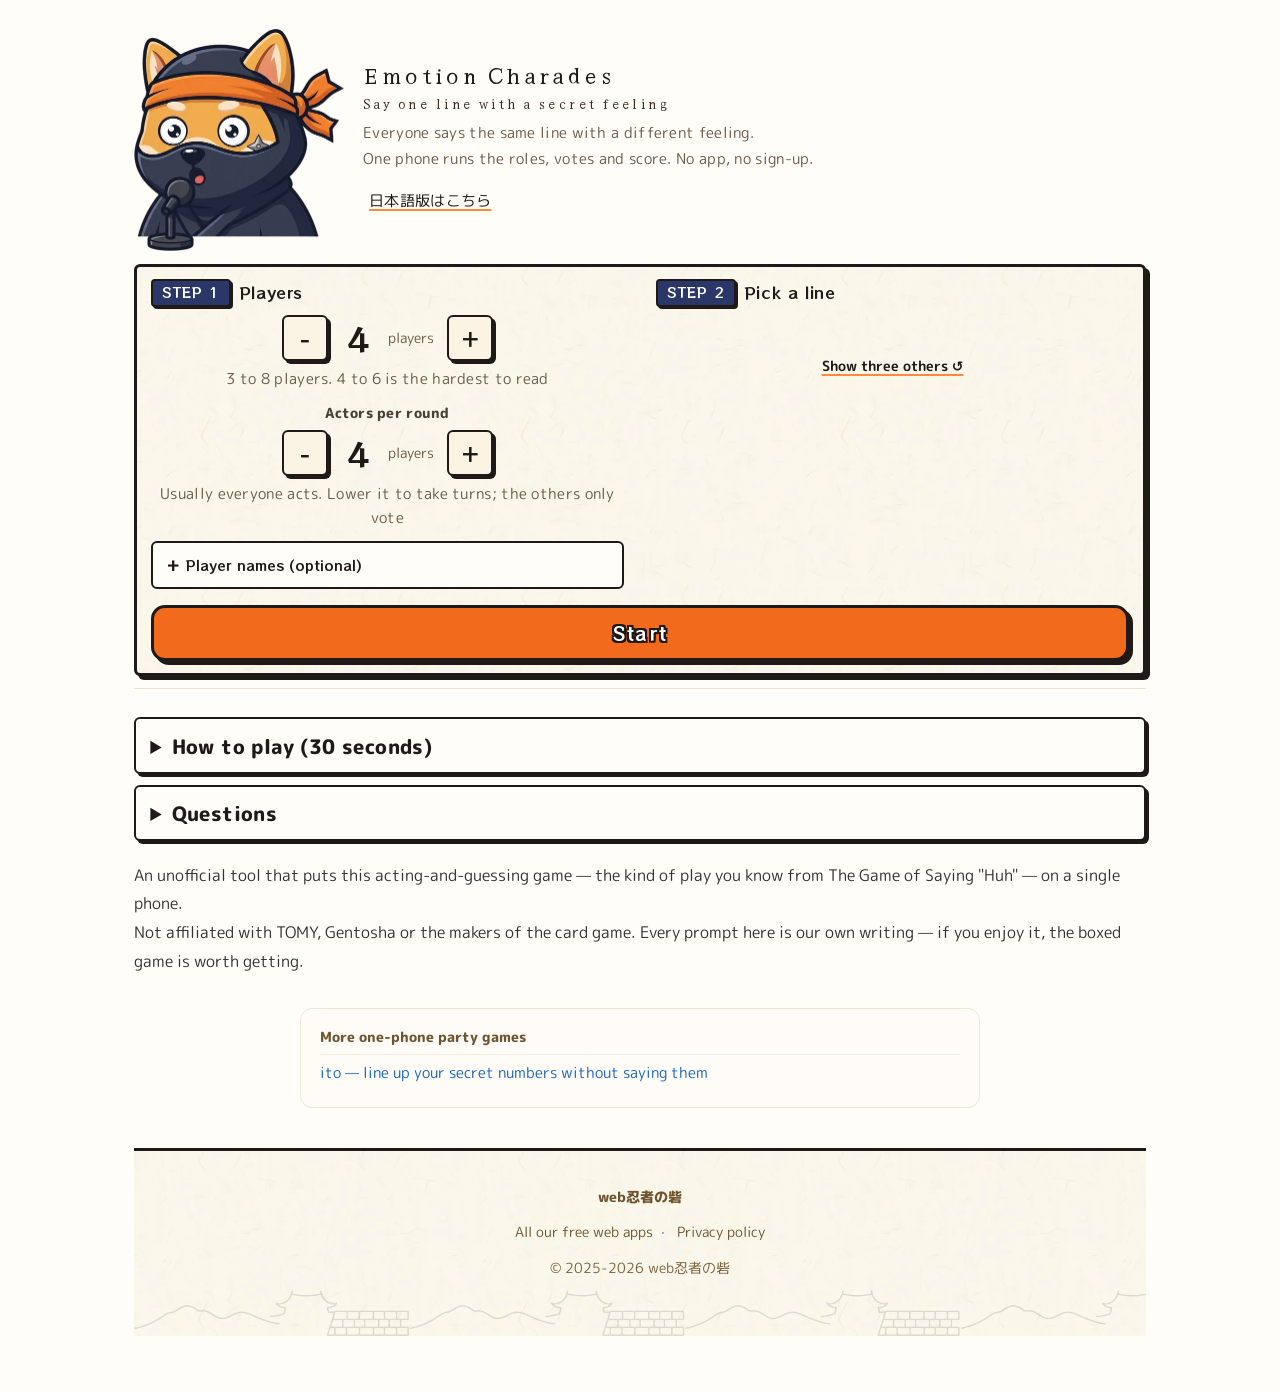
==== en/index.html @ 38d86873 "市販版（幻冬舎・全7作）を楽天の商品画像つきカードに（横に流す） - kkp-kit 48f9922 の .k-aff / .k-aff-scroll（PR表記・楽天で見る/Amazonで探す・値段な" ====
<!DOCTYPE html>
<html lang="en">
<head>
<meta charset="UTF-8">
<meta name="msvalidate.01" content="EF6E7C7B123A3218DAE3B152F5B0764D" />
<meta name="viewport" content="width=device-width, initial-scale=1">

<title>Emotion Charades Online — Like The Game of Saying &quot;Huh&quot; (Free, One Phone)</title>
<meta name="description" content="Emotion charades for teens, adults and ESL classes — plays like The Game of Saying &quot;Huh&quot;. Everyone says the same line, each with a secret emotion — pass one phone around, act it out, then guess the emotion. Roles, voting and scoring are handled for you. 47 prompts, 376 ways to say them. Free, no sign-up, no app.">
<link rel="canonical" href="https://haa.kkpwebninja.com/en/">
<link rel="alternate" hreflang="ja" href="https://haa.kkpwebninja.com/">
<link rel="alternate" hreflang="en" href="https://haa.kkpwebninja.com/en/">
<link rel="alternate" hreflang="x-default" href="https://haa.kkpwebninja.com/">
<meta name="robots" content="index,follow,max-image-preview:large">
<meta name="theme-color" content="#e8843a">

<meta property="og:title" content="Emotion Charades Online — like The Game of Saying &quot;Huh&quot;, on one phone">
<meta property="og:description" content="Say the same word eight different ways and see who can tell them apart. Roles, voting and scoring on a single phone.">
<meta property="og:type" content="website">
<meta property="og:url" content="https://haa.kkpwebninja.com/en/">
<meta property="og:site_name" content="Emotion Charades">
<meta property="og:image" content="https://haa.kkpwebninja.com/ogp.png?d=20260906">
<meta property="og:image:width" content="1200">
<meta property="og:image:height" content="630">
<meta name="twitter:card" content="summary_large_image">
<meta name="twitter:image" content="https://haa.kkpwebninja.com/ogp.png?d=20260906">

<link rel="icon" type="image/png" sizes="32x32" href="/favicon.png">
<link rel="icon" type="image/png" sizes="192x192" href="/favicon-192.png">
<link rel="apple-touch-icon" sizes="180x180" href="/apple-touch-icon.png">

<script type="application/ld+json">
{"@context":"https://schema.org","@type":"WebApplication","name":"Emotion Charades Online","url":"https://haa.kkpwebninja.com/en/","applicationCategory":"GameApplication","operatingSystem":"Web","inLanguage":"en","offers":{"@type":"Offer","price":"0","priceCurrency":"USD"},"author":{"@type":"Organization","name":"web忍者の砦"},"publisher":{"@type":"Organization","name":"web忍者の砦","url":"https://kkpwebninja.com/"}}
</script>

<!-- 運営者の確認用（?kkptest=1 でこの端末だけオン・?kkptest=0 でオフ）。オンの間は GA4 を送らずAdvertisementも読まず、スマホでも配信モードを試せる -->
<script>
(function(){
  var t = false;
  try {
    if (/[?&]kkptest=1\b/.test(location.search)) localStorage.setItem('kkp-test','1');
    if (/[?&]kkptest=0\b/.test(location.search)) localStorage.removeItem('kkp-test');
    t = localStorage.getItem('kkp-test') === '1';
  } catch(e){}
  window.__kkpTest = t;
  if (!t) return;
  window['ga-disable-G-2LM85GJN0L'] = true;
  document.addEventListener('DOMContentLoaded', function(){
    var d = document.createElement('a');
    d.href = location.pathname + '?kkptest=0';
    d.textContent = 'テスト中（この端末だけ・Advertisementと計測なし）解除';
    d.style.cssText = 'position:fixed;left:6px;bottom:6px;z-index:99999;background:#3b2c22;color:#fff;font-size:14px;padding:3px 8px;border-radius:4px;opacity:.85;text-decoration:none';
    document.body.appendChild(d);
  });
})();
</script>
<script>
  window.dataLayer = window.dataLayer || [];
  function gtag(){dataLayer.push(arguments);}
  // 本番ドメインだけで計測する（*.pages.dev に来るボットの0秒訪問で数字が崩れていたため）
  if (/(^|\.)kkpwebninja\.com$/.test(location.hostname)) {
    var gs = document.createElement('script'); gs.async = true;
    gs.src = 'https://www.googletagmanager.com/gtag/js?id=G-2LM85GJN0L';
    document.head.appendChild(gs);
    gtag('js', new Date());
    gtag('config', 'G-2LM85GJN0L');
  }
</script>
<!-- 共通部品 kit（kkp-kit を kit/ にコピーしたもの）。配信モードの判定（KKit.stream）をAdvertisementより先に使うので defer なしで読む -->
<script src="/kit/kit.js?v=48f9922"></script>
<script>KKit.stream.init({ key: 'haa-stream' });</script>
<!-- 配信モード（Advertisementなし）のときは AdSense を読み込まない。切り替えたときはページを読み直す -->
<script>
(function(){
  // 配信モードは kit の KKit.stream（PC幅768以上で手動・?mode=stream。キーは今までの haa-stream）。
  // スマホ（スマホ1台を回して遊ぶふだんの使い方）では効かない。Advertisementなしで遊ぶ抜け道にしないため
  var on = false; // 英語版は配信モードなし
  window.__haaStream = on;
  // 参加者画面（離れて遊ぶリンク）：配信モードで作られたリンク（s:1）のときはAdvertisementを読まない。
  // 参加者画面は1回ぶんの役・候補・答えを見るだけで、ゲーム本体は遊べない（トップへはページを読み直して移る）
  var gs = false;
  try {
    var m = location.search.match(/[?&](r|j|a)=([A-Za-z0-9_-]+)/), o = null;
    if (m){
      var raw = decodeURIComponent(m[2]).replace(/-/g,'+').replace(/_/g,'/');
      o = JSON.parse(decodeURIComponent(escape(atob(raw + '==='.slice((raw.length+3)%4)))));
    } else if (/[?&]play\b/.test(location.search)){
      o = JSON.parse(sessionStorage.getItem('haa-guest-card') || 'null');
    }
    if (o && o.v === 2 && o.s === 1) gs = true;
    // 配信モードの小窓（QRを出す別ウィンドウ・q を持つ）もAdvertisementを読まない
    if (o && !o.v && typeof o.q === 'string') gs = true;
  } catch(e){}
  window.__haaGuestNoAd = gs;
  if (on || gs || window.__kkpTest) return;
  // 読み込みが終わってから push する（読み込み前に積んだ push が自動Advertisementの枠に取られることがあった）
  var state = 0, waits = [];
  window.__haaLoadAds = function(cb){
    if (cb) { if (state === 2) cb(); else waits.push(cb); }
    if (state) return; state = 1;
    var s = document.createElement('script');
    s.async = true; s.crossOrigin = 'anonymous';
    s.onload = s.onerror = function(){ state = 2; var w = waits; waits = []; w.forEach(function(f){ try { f(); } catch (e) {} }); };
    s.src = 'https://pagead2.googlesyndication.com/pagead/js/adsbygoogle.js?client=ca-pub-1298304917726270';
    document.head.appendChild(s);
  };
  // 2026-10-19 参加者画面（s なしのリンク）は、役・候補を見ている間はAdvertisementのスクリプト自体を読まない（自動Advertisementも出さない）。答え合わせのあとに読む
  if (o && o.v === 2) return;
  window.__haaLoadAds();
})();
</script>

<link rel="preconnect" href="https://fonts.googleapis.com">
<link rel="preconnect" href="https://fonts.gstatic.com" crossorigin>
<link href="https://fonts.googleapis.com/css2?family=M+PLUS+Rounded+1c:wght@400;700;800&display=swap" rel="stylesheet">
<!-- 共通部品 D4（kkp-kit を kit/ にコピーしたもの。中は手で直さず kkp-kit 側で直して sync.sh） -->
<!-- k-fonts:start -->
<link href="https://fonts.googleapis.com/css2?family=Yuji+Syuku&family=RocknRoll+One&display=swap&text=0123456789EPQRST%E2%86%92%E2%86%B6%E2%86%BA%E2%88%92%E2%91%A0%E2%91%A1%E2%91%A2%E2%91%A3%E2%91%A4%E2%91%A5%E2%91%A6%E2%91%A7%E3%80%81%E3%80%82%E3%80%8C%E3%80%8D%E3%81%81%E3%81%82%E3%81%84%E3%81%86%E3%81%87%E3%81%88%E3%81%8A%E3%81%8B%E3%81%8C%E3%81%8D%E3%81%8F%E3%81%90%E3%81%91%E3%81%92%E3%81%93%E3%81%94%E3%81%95%E3%81%96%E3%81%97%E3%81%98%E3%81%99%E3%81%9A%E3%81%9B%E3%81%9D%E3%81%9E%E3%81%9F%E3%81%A0%E3%81%A1%E3%81%A3%E3%81%A4%E3%81%A5%E3%81%A6%E3%81%A7%E3%81%A8%E3%81%A9%E3%81%AA%E3%81%AB%E3%81%AD%E3%81%AE%E3%81%AF%E3%81%B0%E3%81%B1%E3%81%B2%E3%81%B3%E3%81%B5%E3%81%B6%E3%81%B8%E3%81%B9%E3%81%BB%E3%81%BC%E3%81%BE%E3%81%BF%E3%82%80%E3%82%81%E3%82%82%E3%82%83%E3%82%84%E3%82%85%E3%82%86%E3%82%87%E3%82%88%E3%82%89%E3%82%8A%E3%82%8B%E3%82%8C%E3%82%8D%E3%82%8F%E3%82%92%E3%82%93%E3%82%A2%E3%82%A4%E3%82%AB%E3%82%AD%E3%82%AF%E3%82%B1%E3%82%B2%E3%82%B3%E3%82%B4%E3%82%B5%E3%82%B9%E3%82%BC%E3%82%BF%E3%83%83%E3%83%86%E3%83%88%E3%83%89%E3%83%8A%E3%83%93%E3%83%94%E3%83%97%E3%83%9E%E3%83%A0%E3%83%A1%E3%83%A4%E3%83%A9%E3%83%AA%E3%83%AC%E3%83%B3%E3%83%BB%E3%83%BC%E4%B8%80%E4%B8%88%E4%B8%8A%E4%B8%8B%E4%B8%96%E4%B8%AD%E4%BA%86%E4%BA%8B%E4%BA%8C%E4%BA%BA%E4%BB%8A%E4%BB%95%E4%BB%BB%E4%BC%9A%E4%BD%9C%E4%BD%BF%E4%BF%A1%E5%85%88%E5%85%A5%E5%85%A8%E5%87%BA%E5%88%86%E5%8B%95%E5%8B%9D%E5%8F%A3%E5%8F%B7%E5%90%88%E5%90%8C%E5%90%8D%E5%91%8A%E5%93%81%E5%93%A1%E5%95%8F%E5%9B%9E%E5%A3%B0%E5%A4%A7%E5%A4%A9%E5%A4%AB%E5%A4%B1%E5%A7%8B%E5%AD%90%E5%AD%A6%E5%AE%9A%E5%AE%9F%E5%AE%B6%E5%AF%9D%E5%B1%8A%E5%B1%8B%E5%B8%B0%E5%B9%B3%E5%B9%B4%E5%B9%B9%E5%BA%83%E5%BA%A6%E5%BD%93%E5%BD%B9%E5%BF%98%E6%80%9D%E6%81%AF%E6%83%85%E6%84%8F%E6%84%9F%E6%88%90%E6%88%BB%E6%89%8B%E6%89%8D%E6%89%BF%E6%8A%95%E6%8A%9E%E6%8A%BC%E6%8C%81%E6%8C%AF%E6%95%B0%E6%96%B0%E6%96%B9%E6%97%8F%E6%97%A5%E6%97%A9%E6%99%AF%E6%9B%B8%E6%9C%88%E6%9C%AB%E6%9C%AC%E6%9D%A5%E6%9D%AF%E6%A0%A1%E6%A4%9C%E6%AC%A1%E6%AD%A3%E6%B0%97%E6%B3%81%E6%B6%88%E6%B8%88%E6%B8%A1%E6%B8%AC%E6%BC%94%E7%84%A1%E7%8E%89%E7%94%9F%E7%94%B3%E7%94%BB%E7%95%AA%E7%96%B2%E7%99%BA%E7%9B%AE%E7%9C%81%E7%9C%89%E7%9F%A5%E7%A2%BA%E7%A4%BC%E7%A5%9E%E7%A5%A8%E7%A7%92%E7%AB%AF%E7%AC%91%E7%AD%94%E7%B5%82%E7%B6%9A%E7%B8%BE%E8%80%85%E8%81%9E%E8%81%B4%E8%87%AA%E8%91%89%E8%A1%8C%E8%A1%A8%E8%A6%8B%E8%A6%96%E8%A6%9A%E8%A7%A3%E8%A8%80%E8%A8%88%E8%A8%8E%E8%A8%AD%E8%A8%B3%E8%A9%B1%E8%AA%8D%E8%AA%AD%E8%B2%A0%E8%B2%B8%E8%B2%BC%E8%B3%AA%E9%81%8A%E9%81%B8%E9%83%A8%E9%85%8D%E9%96%89%E9%96%8B%E9%99%A4%E9%9B%A3%E9%9B%BB%E9%9D%A2%E9%A0%86%E9%A1%8C%E9%A1%98%E9%A3%B2%E9%A6%96%E9%BC%BB%EF%BC%81%EF%BC%88%EF%BC%89%EF%BC%8B%EF%BC%9F" rel="stylesheet">
<!-- k-fonts:end -->
<link rel="stylesheet" href="/kit/kit.css?v=48f9922">
<style>
:root{
  --orange:#ff8a3d; --orange-d:#a8501a; --cream:#fff8f0; --paper:#fffdf9;
  --ink:#3b2c22; --muted:#6b5a48; --line:#f0e2cc; --ok:#5b9e6e; --ng:#c0603f;
}
*{box-sizing:border-box}
html,body{margin:0;padding:0}
body{
  background:var(--cream);color:var(--ink);
  font-family:"Nunito","Avenir Next","Segoe UI",system-ui,sans-serif;
  font-size:16px;line-height:1.75;-webkit-text-size-adjust:100%;
}
.wrap{max-width:640px;margin:0 auto;padding:16px 14px 56px}

header{text-align:center;padding:.4rem 0 .2rem}
.hero{display:flex;flex-direction:column;align-items:center}
.hero-pic{display:none}
.hen{font-size:.875rem;margin:.4rem 0 0}.hen a{color:#6b5a48}
/* 2026-10-19 本家を応援する一文（h1直下・小さく） */
header .hero-t p.hero-fan{font-size:.875rem;line-height:1.5;margin:0 0 .35rem;color:var(--muted)}
header .hero-fan a{color:#b84a00}
.hbar{display:none;align-items:baseline;gap:.6rem;padding:.35rem 0 .5rem;border-bottom:2px solid var(--orange);margin:0 0 10px;text-align:left}
.hb-name{font-weight:800;font-size:.95rem;color:var(--orange-d);white-space:nowrap}
@media(max-width:480px){.hb-url{display:none}}
.hb-url{font-size:.875rem;color:var(--muted);letter-spacing:.02em}
.hb-step{margin-left:auto;font-size:.875rem;color:var(--muted);white-space:nowrap}
body.playing .hero{display:none}
body.playing .hbar{display:flex}
@media(min-width:768px){
  .hero{flex-direction:row;text-align:left;gap:1.2rem;align-items:center;padding:.4rem 0 .6rem}
  .hero-pic{display:block;width:210px;height:auto;flex:none}
  .hero-t h1{font-size:1.5rem;margin-bottom:.4rem}
  .hero-t p{font-size:.95rem}
}
h1{font-size:1.2rem;line-height:1.45;margin:0 0 .3rem;text-wrap:balance}
h1 .h1-sub{display:block;font-size:.875rem;font-weight:400;color:var(--ink);margin-top:.1rem}
header p{font-size:.875rem;color:var(--muted);margin:0}
body.returning header p,
body.returning header .hbadges{display:none}
body.returning header h1{font-size:1.02rem}

.card{background:var(--paper);border:1px solid var(--line);border-radius:16px;
  padding:1rem .9rem 1.1rem;margin:0 0 1rem}
.card.hidden{display:none}
h2{font-size:1rem;margin:0 0 .5rem;display:flex;align-items:center;gap:.5rem}
.step-label{background:var(--orange);color:#1f1a17;font-size:.875rem;font-weight:800;
  padding:.15rem .55rem;border-radius:999px;letter-spacing:.04em;flex:none}

.stats-bar{display:flex;flex-wrap:nowrap;align-items:baseline;gap:.6rem;
  margin:0 0 .7rem;padding:.32rem .7rem;background:#fffaf2;border:1px solid var(--line);
  border-radius:9px;font-size:.875rem;color:var(--muted);overflow-x:auto}
.stats-bar b{color:var(--orange-d);font-weight:800;font-size:.9rem}
.stats-bar>*{flex:none}
.stats-bar .sb-r{margin-left:auto;white-space:nowrap}
.stats-bar.hidden{display:none}

.num{display:flex;align-items:center;justify-content:center;gap:.8rem;margin:.2rem 0}
.num .val{font-size:2rem;font-weight:900;color:var(--orange-d);min-width:2.2rem;text-align:center}
.num .unit{font-size:.875rem;color:var(--muted)}
.btn-ghost{width:46px;height:46px;border-radius:50%;border:2px solid var(--line);
  background:#fff;font-size:1.3rem;color:var(--orange-d);cursor:pointer;line-height:1}
.stream-sw{display:none;align-items:center;gap:.5rem;justify-content:center;margin:.8rem 0 .2rem;font-size:.875rem;color:var(--muted);cursor:pointer}
.stream-note{display:none}
.stream-txt{display:none}
body.stream .stream-txt{display:inline}
body.stream .normal-txt{display:none}
.view-open{display:none;text-align:center;margin:.2rem 0 .4rem}
body.stream .view-open{display:block}
/* 配信モードは説明を減らしてお題の3択まで1画面に */
body.stream .hero-t p:not(.hen){display:none}
body.stream .hero-pic{width:130px}
body.stream .hero-t h1{font-size:1.25rem;margin:0}
body.stream #playersHint{display:none}
.view-open{border-top:2px solid var(--k-shu,#c93b23);border-bottom:1px solid rgba(31,26,23,.15);padding:8px 0 4px}
.haa-live[hidden]{display:none}
#haaResume{text-align:left}
/* 遊んでいる間の「表示ページ：つながっています」（配信するときだけ） */
.haa-live{display:flex;align-items:center;justify-content:flex-end;gap:10px;margin:0 0 6px}
.haa-live .k-btn{min-height:40px;padding:0 12px;font-size:14px}
.view-open .vo-h{margin:0 0 6px;font-size:15px;line-height:1.5}
.view-open .vo-live{margin:0 0 6px}
.view-open .k-view-open{justify-content:center;text-align:left}
.view-open summary{cursor:pointer;color:var(--k-text-2,#4a3f37);font-size:14px;padding:6px 0;min-height:36px}
.cand-n{display:none;align-items:center;justify-content:center;gap:.6rem;flex-wrap:wrap;margin:.5rem 0}
body.stream .cand-n,body[data-players="1"] .cand-n{display:flex}
.cand-n .btn-ghost{width:40px;height:40px}
.cn-l{font-weight:800;color:var(--muted);font-size:.9rem}
.cn-v{font-size:.95rem;color:var(--muted)}.cn-v b{font-size:1.6rem;color:var(--orange-d);margin-right:.15rem}
.cn-h{font-size:.875rem;color:var(--muted)}
body.stream.playing .shop-mini{display:none}
/* 配信モードでは主ボタンを画面下に固定（PCでもスクロールせずに押せる） */
body.stream #dock{position:sticky;bottom:0;z-index:50;background:#fffdf9;box-shadow:0 -6px 12px rgba(255,253,249,.9);border-top:1px solid var(--line);padding:10px 0 12px;margin:0 0 12px}
@media(min-width:768px){.stream-note{display:block;margin-top:0}}
body.stream .act-lbl,body.stream #actDec,body.stream #actInc,body.stream #actorCount,body.stream #actHint,body.stream .act-lbl+.num{display:none}
/* 1人のときは「1回に演じる人」は選ぶ意味がないので隠す（候補の数の欄は残す） */
body[data-players="1"] .act-lbl:not(.cand-n .act-lbl),body[data-players="1"] #actHint,body[data-players="1"] .act-lbl:not(.cand-n .act-lbl)+.num{display:none}
body.stream #postOnly{display:none!important}
.sfx-sw{display:none!important}
/* 2026-11-24 答えが出た瞬間、下の帯に「当たり◯票・はずれ◯票」をひと目で（ユーザー承認B・人気アプリの型）。色だけに頼らず ○× と文字で */
#dockRes{display:none}
#dock[data-step=result] #dockRes:not([hidden]){display:flex;align-items:center;justify-content:center;gap:10px;flex-wrap:wrap;min-height:40px;padding:4px 8px;border:2px solid var(--k-sumi,#1f1a17);border-radius:8px;background:#fffdf8;font-weight:800;font-size:16px;line-height:1.3;animation:k-rv .32s ease-out both}
#dockRes .dr-ok{color:#2f6b3f}#dockRes .dr-ng{color:#c93b23}
#dockRes.all{background:#8cbf3f;color:#1f1a17;border-color:#1f1a17}#dockRes.all .dr-ok{color:#1f1a17}
body.stream #dockRes{display:none!important}
/* 2026-11-24 ホーム画面に追加の帯は下の固定バー（#dock）にかぶせない */
#haaInstall{bottom:calc(var(--dock-h,76px) + 10px)!important}
/* 2026-11-24 スマホは開いてすぐ「人数を選ぶ」（ユーザー承認①A）。上の説明は題名と1文だけにし、
   非公式の一言は市販版の欄の下へ（.fan-sp）、「パソコンで開いて」は始めるボタンの下へ移す */
.fan-sp{display:none}
@media(max-width:559px){
  header .hero-fan{display:none}
  .fan-sp{display:block;margin:.4rem 0 0;font-size:.8125rem;color:#6b5d4f;line-height:1.6}
}
/* 2026-10-21 遊び方（3つから1つ）。オンライン・配信はPC幅768以上だけ。スマホは1行の案内だけ */
.play-mode{display:none}
.pm-sp{margin:.6rem 0 .2rem}
@media(min-width:768px){
  .pm-sp{display:none}
  .play-mode{display:grid;gap:6px;margin:.2rem 0 .9rem;text-align:left}
  .pm-h{margin:0;font-size:15px;font-weight:800;color:var(--sumi,#1f1a17)}
  .pm-o{display:grid;grid-template-columns:auto 1fr;column-gap:10px;align-items:center;min-height:48px;padding:8px 12px;border:2px solid #d9cbb6;border-radius:8px;background:#fff;cursor:pointer}
  .pm-o input{grid-row:1/3;width:20px;height:20px;margin:0;accent-color:#c93b23}
  .pm-o:has(input:checked){border-color:#c93b23;background:#fff6ea}
  .pm-t{font-size:16px;font-weight:800;color:#1f1a17;line-height:1.35}
  .pm-t small{font-size:14px;font-weight:700;color:#5c4d3d}
  .pm-d{font-size:14px;color:#5c4d3d;line-height:1.4}
}
.cast-sw{display:none}
body.stream .cast-sw{display:flex;flex-wrap:wrap;justify-content:center;gap:.2rem 1.2rem;margin:.3rem 0 .2rem}
.cast-sw label{display:flex;align-items:center;gap:.45rem;min-height:44px;font-size:1.05rem;cursor:pointer}
.cast-sw input{width:20px;height:20px;accent-color:var(--orange)}
.cast-sw .hint{flex-basis:100%;margin:0;text-align:center}
body.stream .sfx-sw{display:flex!important;margin-top:0}
body.stream .lis-sw.off{display:none!important}
/* 候補の数（配信モード）：人数のすぐ下に、見出しを大きく（2026-10-21「選択肢もっと増やしてやりたい」） */
.cn-mem{display:none}
body.stream .cand-n .cn-l{font-size:1.15rem;font-weight:800;color:var(--ink)}
body.stream .cand-n .cn-v{font-size:1.2rem}
body.stream .cand-n .cn-mem{display:inline}
.stream-sw input{width:20px;height:20px;accent-color:var(--orange)}
@media(min-width:768px){.stream-sw{display:flex}}
body.stream .stream-sw{font-size:1.05rem}
body.stream .deal-link{font-size:1rem;min-height:44px;font-weight:700;color:var(--orange-d);border-color:var(--orange)}
body.stream .deal-remote{font-size:1.05rem}
.names-box{margin:.7rem 0 .2rem;background:#fffdf9;border:1px solid #f0e4d0;border-radius:12px;padding:0 .8rem}
.names-sum{list-style:none;cursor:pointer;min-height:44px;padding:.4rem 0;font-size:.875rem;color:var(--orange-d);font-weight:bold;display:flex;align-items:center;gap:.4rem}
.names-sum::-webkit-details-marker{display:none}
.names-sum::before{content:"＋";font-weight:900}
.names-box[open] .names-sum::before{content:"−"}
.names-sum span{font-weight:normal;color:var(--muted);font-size:.875rem}
.names-grid{display:grid;grid-template-columns:1fr;gap:.35rem;padding-bottom:.5rem}
@media (min-width:560px){.names-grid{grid-template-columns:repeat(2,1fr)}}
.names-row{display:flex;align-items:center;gap:.45rem}
.names-row .nm-dot{flex:0 0 auto;width:1.1rem;height:1.1rem;border-radius:50%}
.names-row input{flex:1 1 0;min-width:0;box-sizing:border-box;font-family:inherit;font-size:16px;padding:7px 9px;border:1px solid #e6d5bd;border-radius:8px;background:#fff}
.names-row input:focus{outline:2px solid var(--orange);border-color:transparent}
.names-clear{background:none;border:none;color:#6b5a48;font-family:inherit;font-size:.875rem;text-decoration:underline;cursor:pointer;padding:4px 8px 10px;min-height:44px;display:block;margin:0 auto}
.act-lbl{text-align:center;font-size:.875rem;font-weight:800;color:var(--muted);margin:.7rem 0 0}
.site-credit{text-align:center;font-size:.875rem;color:#b9a68a;margin:.6rem 0 0;letter-spacing:.02em}
.hint{text-align:center;font-size:.875rem;color:var(--muted);margin:.1rem 0 .2rem}

/* カテゴリは横スライド（縦に積むと選ぶ前に画面を使い切る） */
.cat-scroll{position:relative;margin:0 -0.9rem .6rem}
.cat-scroll::after{content:"";position:absolute;top:0;right:0;bottom:.4rem;width:26px;
  pointer-events:none;background:linear-gradient(90deg,transparent,rgba(255,253,249,.96))}
.cat-grid{display:flex;gap:.4rem;overflow-x:auto;padding:.15rem 1.2rem .5rem .9rem;
  scroll-snap-type:x proximity;scrollbar-width:none;-webkit-overflow-scrolling:touch}
.cat-grid::-webkit-scrollbar{display:none}
.cat-btn{flex:0 0 auto;scroll-snap-align:start;white-space:nowrap;
  background:#fff5e6;border:2px solid var(--line);color:var(--ink);
  padding:.45rem .8rem;border-radius:999px;font:inherit;font-size:.88rem;cursor:pointer}
.cat-btn.active{background:var(--orange);border-color:var(--orange);color:#1f1a17;font-weight:700}
/* 選択中のタブをもう一度押すと別の3つが出る。それが分かるように印を出す */
.cat-btn.active::after{content:" ↺";font-weight:400;opacity:.9}
.redraw{display:block;margin:.5rem auto 0;background:none;border:none;color:var(--orange-d);font:inherit;font-size:.875rem;font-weight:700;text-decoration:underline;cursor:pointer;padding:8px 12px;min-height:44px}
body[data-cat="mine"] .redraw{display:none}
.pick-item{position:relative}
.pick-item[aria-pressed="true"]::after{content:"selected";position:absolute;top:.5rem;right:.6rem;font-size:.875rem;font-weight:800;color:#1f1a17;background:var(--orange);border-radius:999px;padding:.12rem .5rem}
/* PCではカテゴリを折り返して全部見せる（横スクロールはマウスで動かしにくい） */
@media(min-width:768px){.cat-scroll{margin:0 0 .6rem}.cat-scroll::after{display:none}.cat-grid{flex-wrap:wrap;overflow:visible;padding:.15rem 0 .3rem}}
.cat-desc{font-size:.875rem;color:var(--muted);text-align:center;margin:0 0 .6rem}
body.returning .cat-desc{display:none}

/* お題の3択（1つずつ引かせるより選ばせる方が早く決まる） */
.next-pick{margin:.9rem 0 .2rem;padding:.7rem .8rem;border:1px dashed var(--line);border-radius:12px;background:#fff}
.np-h{font-weight:800;font-size:.92rem;margin:0 0 .45rem}
.np-ts{display:none}
body.stream .np-t{display:none}
body.stream .np-ts{display:inline}
.np-cat{font-weight:400;font-size:.875rem;color:var(--muted);margin-left:.5rem}
.np-links{display:flex;justify-content:center;gap:1.2rem;margin-top:.3rem}
.np-link{background:none;border:none;color:var(--orange-d);font:inherit;font-size:.875rem;font-weight:700;text-decoration:underline;cursor:pointer;padding:8px 6px;min-height:44px}
body.veiling .next-pick{display:none}
body[data-cat="mine"] .next-pick{display:none}
body.stream .np-h{font-size:1.2rem}body.stream .np-link{font-size:1.05rem}
.pick-list{display:flex;flex-direction:column;gap:.4rem}
.pick-item{display:block;width:100%;text-align:left;cursor:pointer;padding:.55rem .75rem;
  border:1.5px solid var(--line);border-radius:10px;background:#fffdf9;font:inherit;line-height:1.45}
.pick-item[aria-pressed="true"]{border-color:var(--orange);background:#fff3e2}
.pick-item .pi-w{display:block;font-weight:800;font-size:1.05rem;color:var(--orange-d)}
.pick-item .pi-s{display:block;font-size:.875rem;color:var(--muted);margin-top:.1rem}
/* 入れ替わったことを一瞬の動きで伝える（押しても変化が見えないと二度押されない） */
@keyframes pick-in{from{opacity:0;transform:translateY(-3px)}to{opacity:1;transform:none}}
.pick-list.swap .pick-item{animation:pick-in .18s ease both}
@media (prefers-reduced-motion:reduce){.pick-list.swap .pick-item{animation:none}}

.btn-primary{display:block;width:100%;padding:.85rem;border:none;border-radius:999px;
  background:var(--orange);color:#1f1a17;font:inherit;font-weight:800;font-size:1.02rem;
  cursor:pointer;box-shadow:0 4px 12px rgba(224,123,57,.28);margin-top:.8rem}
.btn-sub{display:block;width:100%;padding:.7rem;border:2px solid var(--line);border-radius:999px;
  background:#fff;color:var(--ink);font:inherit;font-size:.92rem;cursor:pointer;margin-top:.5rem}

/* 配役カード：itoと同じ「回して見る」 */
.deal-grid{display:grid;grid-template-columns:repeat(auto-fill,minmax(80px,1fr));gap:.55rem;margin-top:.6rem}
.deal-cell{display:flex;flex-direction:column;gap:.3rem}
.deal-link{background:#fff;border:1px solid var(--line);border-radius:8px;font:inherit;font-size:.875rem;color:var(--muted);padding:.3rem 0;min-height:32px;cursor:pointer}
.deal-remote{margin-top:.6rem}
.deal-card{aspect-ratio:3/4;border-radius:14px;border:1.5px solid rgba(255,255,255,.9);
  background:url('/kit/img/paper.webp') 0 0/128px 128px repeat,
    linear-gradient(145deg,rgba(255,255,255,.28),transparent 38%,rgba(0,0,0,.10)),
    var(--pc,linear-gradient(135deg,#ff8a3d,#ff6b9d));
  background-blend-mode:soft-light,normal,normal;
  box-shadow:0 8px 18px rgba(38,23,11,.2),inset 0 0 0 1px rgba(255,255,255,.45);
  display:flex;flex-direction:column;align-items:center;justify-content:center;gap:.2rem;
  color:#fff;font:inherit;font-weight:800;cursor:pointer;position:relative;overflow:hidden}
.deal-card::before{content:"tap";position:absolute;top:6px;left:50%;transform:translateX(-50%);
  padding:2px 7px;border-radius:999px;background:rgba(20,15,10,.66);font-size:.875rem;letter-spacing:.06em}
.deal-card .n{font-size:1.5rem;line-height:1;text-shadow:0 1px 3px rgba(0,0,0,.28)}
.deal-card .who{font-size:.875rem;opacity:.95}
.deal-card.done{filter:saturate(.55) brightness(.92)}
.deal-card.done::after{content:"done";position:absolute;bottom:6px;left:50%;transform:translateX(-50%);
  font-size:.875rem;background:rgba(20,15,10,.6);padding:2px 6px;border-radius:999px}

/* 自分の配役を見る画面。紫グラデは他の画面から浮くので藍の和紙にする */
.reveal{position:fixed;inset:0;z-index:1000;display:none;flex-direction:column;
  align-items:center;justify-content:center;text-align:center;padding:1.4rem;color:#fff}
/* 藍の札の地は kit の .k-reveal-bg（.reveal・.stage・.g-stage は HTML にクラス） */
.reveal.show{display:flex}
.reveal .who{font-size:1rem;opacity:.9;margin-bottom:.6rem}
.reveal .word{font-size:1.1rem;opacity:.85;margin-bottom:.2rem}
.reveal .act{background:#fff;color:var(--ink);border-radius:16px;padding:1.1rem 1.3rem;
  font-size:1.45rem;font-weight:900;line-height:1.4;box-shadow:0 14px 34px rgba(0,0,0,.42);
  max-width:22rem;border:5px solid var(--orange)}
.reveal .warn{margin-top:.8rem;font-size:.875rem;color:#ffd8a8}
.reveal .btn-w{background:#fff;color:var(--ink);border:none;border-radius:999px;
  padding:.75rem 1.6rem;font:inherit;font-weight:800;font-size:1rem;cursor:pointer;margin-top:1.1rem}

/* 投票：カード版でいちばん面倒なところ。ここをスマホが引き受ける */
.vote-who{font-weight:800;text-align:center;margin:.2rem 0 .5rem;font-size:1rem}
.vote-list{display:flex;flex-direction:column;gap:.4rem}
.vote-item{display:block;width:100%;text-align:left;padding:.6rem .8rem;border:1.5px solid var(--line);
  border-radius:10px;background:#fffdf9;font:inherit;cursor:pointer;line-height:1.4}
.vote-item[aria-pressed="true"]{border-color:var(--orange);background:#fff3e2;font-weight:700}
.vote-prog{text-align:center;font-size:.875rem;color:var(--muted);margin:.5rem 0 0}

.res-row{display:flex;align-items:center;gap:.6rem;padding:.55rem .2rem;border-top:1px solid var(--line)}
.res-row .nm{font-weight:800;min-width:4.2rem}
.res-row .act{flex:1;font-size:1rem;font-weight:700}
.ans-l{display:inline-block;font-size:.875rem;font-weight:800;color:#1f1a17;background:var(--orange);border-radius:4px;padding:.05rem .4rem;margin-right:.45rem;vertical-align:middle}
.res-row .mk{font-weight:800;font-size:.9rem}
.res-row .mk.o{color:var(--ok)}
.res-row .mk.x{color:var(--ng)}
/* 答えのカード：演技の舞台と同じ濃紺。番号と気持ちを大きく */
.ans-grid{display:grid;grid-template-columns:1fr;gap:.6rem;margin:.2rem 0 .2rem}
@media(min-width:560px){.ans-grid:not(.one){grid-template-columns:1fr 1fr}}
.ans-grid.veiled{display:none}
.ans-card{display:block;border:0;padding:.8rem .9rem .9rem;border-radius:14px;color:#fff;
  background:#16213a url('/kit/img/reveal-bg.webp') center/cover no-repeat;box-shadow:0 6px 16px rgba(22,33,58,.18)}
.ans-top{display:flex;align-items:center;gap:.45rem;font-size:.875rem;opacity:.95}
.ans-dot{width:.8rem;height:.8rem;border-radius:50%;background:var(--pc);flex:none;box-shadow:0 0 0 2px rgba(255,255,255,.7)}
.ans-name{font-weight:800}
.ans-word{margin-left:auto;opacity:.8}
.ans-main{display:flex;align-items:center;gap:.6rem;background:#fff;color:var(--ink);border-radius:10px;
  padding:.6rem .75rem;margin-top:.5rem;border:3px solid var(--orange)}
.ans-kick{font-size:.875rem;font-weight:900;color:#1f1a17;background:var(--orange);border-radius:4px;padding:.1rem .4rem;flex:none}
.ans-no{font-size:1.9rem;font-weight:900;color:var(--orange-d);line-height:1}
.ans-act{font-size:1.15rem;font-weight:900;line-height:1.35}
.ans-votes{display:flex;flex-wrap:wrap;gap:.35rem;margin-top:.55rem}
.vc{font-size:.875rem;font-weight:700;border-radius:999px;padding:.15rem .6rem}
.vc.ok{background:#e6f4ea;color:#2f7a45}
.vc.ng{background:rgba(255,255,255,.18);color:#fff}
.vc small{opacity:.85}
.sr-rk{font-size:.875rem;color:var(--muted);font-weight:800}
.sr.top .sr-rk{color:#1f1a17;background:var(--orange);border-radius:999px;text-align:center;padding:.1rem 0;font-size:.875rem}
.sr.top .sr-nm,.sr.top b{font-weight:900}
.sr-nm{font-weight:700;white-space:nowrap;overflow:hidden;text-overflow:ellipsis}
.sr-rd{font-size:.875rem;font-weight:400;color:var(--muted);margin-left:.5rem}
.sr-add{display:block;font-size:.875rem;color:var(--muted);font-weight:700;line-height:1}
.sr-reset{display:block;margin:.5rem auto 0;background:none;border:none;color:#6b5a48;font:inherit;font-size:.875rem;text-decoration:underline;cursor:pointer;padding:6px 10px;min-height:36px}
.sr-bar{height:.55rem;background:#f3e8d6;border-radius:999px;overflow:hidden}
.sr-bar i{display:block;height:100%;border-radius:999px}
body.stream .ans-top{font-size:1.2rem}
body.stream .ans-no{font-size:3.4rem}
body.stream .ans-kick{font-size:1.1rem;padding:.2rem .6rem}
body.stream .ans-grid.one .ans-main{justify-content:center;padding:1.6rem 1.2rem}
body.stream .ans-grid.one .ans-no{font-size:5rem}
body.stream .ans-grid.one .ans-act{font-size:3.2rem}
body.stream .ans-grid.one .ans-top{font-size:1.5rem}
body.stream .ans-act{font-size:2.2rem}
body.stream .ans-card{padding:1.2rem 1.4rem 1.3rem}
body.stream .ans-main{padding:1rem 1.2rem}
body.stream .vc{font-size:1rem}
.score{margin-top:.8rem;padding:.7rem .9rem;background:#fffaf2;border:1px solid var(--line);border-radius:12px}
.score h3{margin:0 0 .35rem;font-size:.92rem}
.score .sr{display:grid;grid-template-columns:2.6rem minmax(4.5rem,max-content) 1fr 3rem;align-items:center;gap:.6rem;font-size:.95rem;padding:.3rem 0}
.score .sr b{text-align:right}
.score .sr b{color:var(--orange-d)}

.shop{margin:1.2rem 0 0;padding:.9rem 1rem;background:var(--paper);border:1px solid var(--line);border-radius:12px}
.shop h3{font-size:.95rem;margin:0 0 .1rem}
.shop .pr{display:block;font-size:12px;color:var(--muted);letter-spacing:.06em;margin-bottom:.6rem}
.shop p{margin:0 0 .5rem;font-size:.875rem;color:var(--muted);line-height:1.7}
.shop .buy{display:inline-block;margin:0 .5rem .4rem 0;padding:.35rem .9rem;font-size:.875rem;
  border:1px solid var(--orange);border-radius:999px;color:var(--orange-d);text-decoration:none;background:#fff}
.shop .buy.alt{border-color:var(--line);color:var(--muted)}

.ad-slot{margin:1.4rem 0;padding:12px 0;text-align:center;
  border-top:1px dashed var(--line);border-bottom:1px dashed var(--line)}
.ad-label{font-size:10.5px;letter-spacing:.14em;color:var(--muted);margin-bottom:6px}
.ad-slot ins.adsbygoogle{display:block;width:300px;height:250px;margin:0 auto}
@media(min-width:760px){.ad-slot ins.adsbygoogle{width:336px;height:280px}}

/* 読み物部分（遊び方・FAQ・注記）：白地・16px・#333・行間1.8 */
details.block{background:#fff;border:1px solid var(--line);border-radius:8px;
  padding:.1rem .9rem;margin:0 0 .7rem;color:#333;font-size:16px;line-height:1.8}
details.block summary{cursor:pointer;font-weight:700;padding:.6rem 0;font-size:20px;line-height:1.5}
details.block h2{display:inline;font-size:20px;margin:0;color:#333}
details.block p{margin:0 0 .8rem}
dl{margin:0 0 .6rem}
dt{font-weight:700;margin-top:1rem;font-size:16px;color:#333}
dd{margin:.2rem 0 0;font-size:16px;color:#333}
.note{font-size:.88rem;color:#333;text-align:left;line-height:1.8}
a{color:#1565c0}

/* 見た目の調整（2026-09-24・AIっぽさを消す）: 影・グラデーション・大きな角丸・英字の飾り見出しをやめる（測定から生成し、機能に関わる部品は手で除外）。元のルールは上に残し上書き。 */
body { background: #fff; }
#step-setup { border-radius: 8px; }
span.step-label { border-radius: 3px; }
button.cat-btn { border-radius: 6px; }
#startGame { box-shadow: none; border-radius: 8px; }
.howto-pic{display:block;width:min(200px,60%);height:auto;margin:.2rem auto .8rem}
/* じぶんで作る（2026-10-02） */
.my-form label{display:block;font-size:.875rem;font-weight:700;margin:.5rem 0 .2rem}
.my-form input,.my-form textarea{display:block;width:100%;box-sizing:border-box;font:inherit;font-size:16px;
  padding:.5rem .6rem;border:1.5px solid var(--line);border-radius:8px;background:#fff;color:var(--ink)}
.my-form textarea{min-height:9.5rem;line-height:1.6}
.my-form .my-msg{font-size:.875rem;color:var(--muted);margin:.3rem 0 0}
.my-form .my-msg.ng{color:var(--ng);font-weight:700}
/* 舞台：演技と投票のときだけ出る濃紺の板。配信画面でここが主役になる */
.stage{color:#fff;border-radius:12px;padding:1rem 1rem 1.1rem;text-align:center;margin:.2rem 0 .7rem}
.stage{position:relative;overflow:hidden}
.st-pic{display:none}
@media(min-width:768px){.st-pic{display:block;position:absolute;right:1.2rem;bottom:0;height:92%;width:auto;pointer-events:none}.stage.drop{padding-left:150px;padding-right:150px}}
body.stream .st-pic{height:100%;right:2rem}
@media(min-width:768px){body.stream .stage.drop,body.stream #performStage{padding-left:290px;padding-right:290px}}
.stage .st-who{font-size:.95rem;opacity:.9}
.stage .st-word{font-size:2.1rem;font-weight:900;line-height:1.3;margin:.15rem 0 .1rem;letter-spacing:.02em}
.stage .st-sub{font-size:.875rem;opacity:.75}
.stage.sm{padding:.75rem 1rem .85rem}
.stage.sm .vote-who{color:#fff;margin:0 0 .2rem}
.stage .st-q{margin:0;font-size:.95rem;opacity:.95}
.stage .st-q b{color:#ffd8a8}
.no{display:inline-block;min-width:1.3em;margin-right:.3rem;color:var(--orange-d);font-weight:900}
.stage .st-chat{display:none;margin-top:.5rem;font-size:.875rem;color:#ffd8a8}
.cands{margin:.7rem 0 .2rem;padding:.6rem .8rem;background:#fffaf2;border:1px solid var(--line);border-radius:12px}
.cands .cl{font-size:.875rem;color:var(--muted);font-weight:800;margin-bottom:.3rem}
.cands ul{list-style:none;margin:0;padding:0;display:grid;grid-template-columns:1fr 1fr;gap:.25rem .8rem}
.cands li{font-size:.9rem;line-height:1.5;padding:.1rem 0}
.shop-mini{margin:.9rem 0 .2rem;padding:.6rem .8rem;border:1px dashed var(--line);border-radius:12px;background:#fff}
.shop-mini .sm-h{font-size:.875rem;font-weight:800;color:#8b6b3d;margin-bottom:.3rem}
.shop-mini .pr{font-size:12px;font-weight:400;color:var(--muted);margin-left:.3rem;letter-spacing:.06em}
.sm-row{display:flex;align-items:center;gap:.5rem;padding:.3rem 0;border-top:1px solid #f3ecd9;font-size:.875rem}
.sm-row .sm-name{font-weight:700;flex:0 1 auto}
.sm-row .sm-note{flex:1 1 0;color:var(--muted);font-size:.875rem;min-width:0}
.sm-link{flex:0 0 auto;padding:.25rem .6rem;border:1px solid var(--orange);border-radius:999px;color:var(--orange-d);text-decoration:none;font-size:.875rem;background:#fff;min-height:44px;display:inline-flex;align-items:center}
.sm-link.alt{border-color:var(--line);color:var(--muted)}
.sm-row .sm-links{flex:0 0 auto;display:flex;gap:.3rem;margin-left:auto}
@media(max-width:420px){.sm-row{flex-wrap:wrap}.sm-row .sm-note{flex-basis:100%;order:3}}
.cands .cw{font-size:1.25rem;font-weight:900;margin:0 0 .25rem}
.unveil{margin:.4rem 0 .8rem}
.unveil[hidden]{display:none}
/* 最終予想タイム中の「すぐ発表する」は小さい文字ボタン。主ボタンと同じ位置・見た目にしない（2026-10-19 演じる前に答えが出た事故） */
#unveil.unveil-skip{display:block;width:auto;margin:.2rem auto .8rem;padding:.5rem 1rem;min-height:44px;background:none;border:0;box-shadow:none;
  color:var(--muted);font-size:.9rem;font-weight:700;text-decoration:underline;text-underline-offset:3px;border-radius:8px}
#unveil.unveil-skip[hidden]{display:none}
/* 演技のあとの2択（投票して得点をつける／答えを見る）を同じ重さで横並び */
.btn-eq{display:block;width:100%;padding:.8rem .4rem;border:2px solid var(--orange);border-radius:12px;background:#fff;
  color:var(--orange-d);font:inherit;font-weight:800;font-size:.98rem;line-height:1.35;cursor:pointer;min-height:56px}
body.perform-eq #dock[data-step=perform]{display:grid;grid-template-columns:1fr 1fr;gap:8px}
body.perform-eq #dock[data-step=perform] #dockMsg{grid-column:1 / -1}
body.stream .btn-eq{font-size:1.25rem;min-height:66px}
.unveil-msg{text-align:center;font-weight:800;font-size:1rem;line-height:1.6;margin:.6rem 0 .2rem}
.unveil-msg[hidden]{display:none}
/* 答えが出るまでは、次の回へのボタンとAdvertisementを出さない */
body.veiling #postOnly,body.veiling #newGame,body.veiling #resultBack{display:none!important}
body:not(.stream) .unveil-msg br,body:not(.stream) .unveil-msg-viewer{display:none}
body.stream .unveil-msg{font-size:1.6rem}
.cta-comment{display:none;text-align:center;font-weight:900;color:var(--orange-d);margin:.6rem 0 0;animation:labelPop .6s .3s cubic-bezier(.2,.9,.3,1.6) both}
body.stream .cta-comment{display:block;font-size:1.3rem}
body.veiling .cta-comment{display:none}
.cdown.last{font-size:6rem;color:var(--navy,#16213a)}
.cdown.last small{display:block;font-size:1.3rem;font-weight:900;color:var(--orange-d);margin-bottom:.2rem}
body.stream .cdown.last{font-size:7rem}
.win-pic{display:block;width:min(130px,40%);height:auto;margin:.4rem auto 0}
body.veiling .win-pic{display:none}
body.stream .win-pic{width:300px}
/* ===== 押した手応えと画面の切り替わり（楽しくハデに。動きを減らす設定の人には出さない） ===== */
button{transition:transform .12s ease, box-shadow .12s ease, background-color .2s}
button:active{transform:scale(.95)}
.tap-ring{position:fixed;pointer-events:none;border-radius:50%;border:4px solid var(--orange);z-index:3000;animation:tapRing .45s ease-out forwards}
@keyframes tapRing{from{width:0;height:0;opacity:.9;transform:translate(-50%,-50%)}to{width:120px;height:120px;opacity:0;transform:translate(-50%,-50%)}}
.card.enter{animation:stepIn .5s cubic-bezier(.2,.9,.3,1.25) both}
@keyframes stepIn{0%{opacity:0;transform:translateY(26px) scale(.96)}100%{opacity:1;transform:none}}
.enter h2 .step-label{animation:labelPop .6s .15s cubic-bezier(.2,.9,.3,1.6) both}
@keyframes labelPop{0%{transform:scale(.3) rotate(-12deg)}100%{transform:none}}
.deal-card{animation:dealIn .5s cubic-bezier(.2,.9,.3,1.3) both}
@keyframes dealIn{0%{opacity:0;transform:translateY(-40px) rotate(-14deg) scale(.7)}100%{opacity:1;transform:none}}
.stage.drop{animation:stageDrop .55s cubic-bezier(.2,.9,.3,1.3) both}
@keyframes stageDrop{0%{opacity:0;transform:scale(.85) translateY(-14px)}100%{opacity:1;transform:none}}
.stage.drop .st-word{animation:wordBounce .8s .25s cubic-bezier(.2,.9,.3,1.8) both}
@keyframes wordBounce{0%{transform:scale(.4);opacity:0}60%{transform:scale(1.12);opacity:1}100%{transform:scale(1)}}
.vote-item.picked{background:var(--orange)!important;color:#1f1a17!important;border-color:var(--orange)!important;transform:scale(1.03)}
.vote-item.picked .no{color:#fff}
/* 押した瞬間に色を変え「票が入った」と出す（2026-11-04）。出た直後で押しても数えない間は薄く */
.vote-item.press{background:#fff3e2;border-color:var(--orange)}
/* 色は待たずに変える（背景の0.2秒のにじみをやめる） */
.vote-item.press,.vote-item.picked{transition:transform .12s}
.vote-item .vk{float:right;font-size:.875rem;font-weight:800;color:#1f1a17}
.vote-list{transition:opacity .12s}
.vote-list.wait{opacity:.55}
.vote-prog.ok b{color:var(--orange-d)}
/* 名演技賞：いちばん多く当ててもらえた人（同数なら全員）（2026-11-04） */
.mvp{display:flex;flex-wrap:wrap;align-items:baseline;gap:.2rem .7rem;padding:.1rem 0 .6rem;margin:0 0 .55rem;border-bottom:2px solid var(--orange)}
.mvp-k{background:var(--orange);color:#1f1a17;font-weight:900;font-size:.875rem;padding:.1rem .5rem;border-radius:4px}
.mvp-n{font-size:1.7rem;font-weight:900;color:var(--orange-d);line-height:1.25;overflow-wrap:anywhere}
.mvp-w{color:var(--muted);font-size:.875rem}
.mvp-shop{display:flex;flex-wrap:wrap;align-items:center;gap:0 .8rem;margin:-.3rem 0 .7rem;font-size:.875rem;line-height:1.6;color:var(--muted)}
.mvp-shop a{display:inline-flex;align-items:center;min-height:44px;color:var(--orange-d);text-decoration:underline}
body.stream .mvp-shop{display:none!important}
html body.stream .mvp{padding:0 0 calc(.4*var(--u));margin:0 0 calc(.5*var(--u));border-bottom:calc(.3*var(--u)) solid var(--sumi);gap:calc(.3*var(--u)) calc(1.2*var(--u))}
html body.stream .mvp-k{background:var(--shu);color:#fff;font-size:max(14px,calc(2*var(--u)))}
html body.stream .mvp-n{font-size:max(16px,calc(3.6*var(--u)));color:var(--sumi)}
html body.stream .mvp-w{font-size:max(14px,calc(1.9*var(--u)))}
.vote-who.swap{animation:labelPop .45s cubic-bezier(.2,.9,.3,1.6) both}
.pick-item[aria-pressed="true"]{animation:pickPop .35s cubic-bezier(.2,.9,.3,1.6)}
@keyframes pickPop{0%{transform:scale(.96)}60%{transform:scale(1.03)}100%{transform:none}}
.confetti{position:fixed;inset:0;pointer-events:none;z-index:2500;overflow:hidden}
.confetti i{position:absolute;top:-20px;width:10px;height:16px;border-radius:2px;animation:fall linear forwards}
@keyframes fall{to{transform:translateY(110vh) rotate(720deg)}}
@media (prefers-reduced-motion:reduce){.card.enter,.enter h2 .step-label,.deal-card,.stage.drop,.stage.drop .st-word,.vote-who.swap,.pick-item[aria-pressed="true"]{animation:none}.confetti,.tap-ring{display:none}}
/* 配信モード：名前は1行に並べる。画面の高さが低いPC（ノート 1366x768 など）はさらに詰めて、スクロールなしで収める */
@media (min-width:768px){body.stream .names-grid{grid-template-columns:repeat(4,1fr)}}
/* いま演じる人（遊んでいる間ずっと見える1行）と、次にやること（主ボタンのすぐ上に1行） */
.now-actor{display:none;margin:0 0 8px;font-size:1.05rem;font-weight:800;color:var(--ink);text-align:left}
.now-actor b{color:var(--orange-d)}
body.playing:not(.gmode) .now-actor:not([hidden]){display:block}
body.stream .now-actor{font-size:1.45rem;margin-bottom:6px}
/* 配信モードのはじめての方へ（最初の1回だけ開いておく。一度始めたら畳む） */
.from-stream{position:relative;margin:0 0 14px;padding:10px 64px 10px 14px;border-left:4px solid var(--orange);background:#fff6ea;text-align:left;font-size:.92rem;line-height:1.6}
.from-stream p{margin:0}
.from-stream .fs-x{position:absolute;top:4px;right:4px;background:none;border:none;color:var(--muted);font:inherit;font-size:.875rem;text-decoration:underline;cursor:pointer;min-height:36px;padding:0 8px}
.from-stream[hidden]{display:none}
body.stream .from-stream{display:none}
.first-guide{display:none;margin:0 0 .6rem;border-left:4px solid var(--orange);padding:.1rem 0 .1rem .7rem;text-align:left}
body.stream .first-guide{display:block}
body.stream .stream-note{display:none!important}
/* 配信モードの演じる画面は、ステージに「声と表情だけで」があるので下の同じ説明は出さない */
body.stream .perf-hint{display:none}
.first-guide summary{cursor:pointer;font-weight:800;color:var(--orange-d);min-height:36px;display:flex;align-items:center}
.first-guide p{margin:.1rem 0 .3rem;line-height:1.7;font-size:1.05rem}
.first-guide p span{display:block}
/* 高さの低いPC（1366x768 など）は1行に並べて、お題の候補を押し下げない */
@media (max-height:900px){body.stream .first-guide p span{display:inline;margin-right:1.2em}body.stream .first-guide summary{min-height:30px}body.stream .first-guide p{margin:0}}
/* 1回に演じる人が1人のとき（配信モードはいつも1人）：だれが演じるかを選ぶ（名前のボタンを横に並べる。押したものは塗りつぶし） */
.actor-pick{display:none;margin:.6rem 0 .3rem}
.actor-pick.on{display:flex;align-items:center;flex-wrap:wrap;gap:8px}
body.veiling .actor-pick{display:none!important}
.ap-h{font-weight:800;font-size:.95rem;margin:0}
.ap-row{display:flex;flex-wrap:wrap;gap:8px}
.ap-btn{min-height:44px;min-width:44px;padding:6px 14px;border:2px solid #e6d5bd;border-radius:8px;background:#fff;font:inherit;font-size:1rem;font-weight:700;color:var(--ink,#4a3b2a);cursor:pointer;display:inline-flex;align-items:center;gap:.4rem}
.ap-btn .ap-dot{width:.8rem;height:.8rem;border-radius:50%;flex:0 0 auto}
.ap-btn[aria-pressed="true"]{background:var(--orange);border-color:var(--orange);color:#1f1a17}
.ap-btn[aria-pressed="true"] .ap-dot{box-shadow:0 0 0 2px #fff}
@media (max-height:900px){
  body.stream .hero{display:none}
  body.stream .wrap{padding-top:6px}
  body.stream main .card{padding:12px 22px}
  body.stream h2{font-size:1.15rem;margin-bottom:4px}
  body.stream .num .val{font-size:2.2rem}
  body.stream .btn-ghost{width:44px;height:44px}
  body.stream .stream-sw{margin:.3rem 0 0}
  body.stream .cand-n{margin:.2rem 0}
  body.stream .names-box{margin:.3rem 0}
  body.stream .names-sum{min-height:34px;padding:.2rem 0}
  body.stream .names-grid{gap:.25rem}
  body.stream .cat-grid{padding-bottom:.2rem}
  body.stream .cat-btn{padding:.3rem .7rem;min-height:36px}
  body.stream .cat-desc{display:none}
  body.stream .pick-item{padding:.35rem .7rem;min-height:40px}
  body.stream .pick-item .pi-s{display:none}
  body.stream .redraw{min-height:34px;padding:2px 10px;margin-top:.2rem}
  body.stream #odaiLink{display:none}
  body.stream .hbar{padding:.3rem 0 .4rem;margin-bottom:6px}
  body.stream .stage{padding:.8rem 1.2rem .9rem;margin-bottom:.4rem}
  body.stream .stage .st-who{font-size:1.1rem}
  body.stream .stage .st-word{font-size:2.8rem}
  body.stream .stage .st-sub{font-size:.9rem}
  body.stream .stage .st-chat{font-size:.95rem;margin-top:.2rem}
  body.stream .cands{margin:.4rem 0 .1rem;padding:.4rem .8rem}
  body.stream .cands li{font-size:1.15rem;padding:.05rem 0}
  body.stream .cands .cl{font-size:.875rem}
  body.stream .vote-who{font-size:1.3rem}
  body.stream #voteTarget{font-size:1.05rem}
  body.stream .vote-item{font-size:1.1rem;padding:.35rem 1rem;min-height:38px}
  body.stream .stage.sm{padding:.5rem 1rem .55rem}
  body.stream .vote-list{gap:.35rem}
  body.stream #voteHint,body.stream #step-vote > .hint:first-of-type{display:none}
  body.stream .ans-card{padding:.7rem 1rem .8rem}
  body.stream .ans-main{padding:.6rem 1rem}
  body.stream .ans-grid.one .ans-main{padding:.8rem 1rem}
  body.stream .ans-grid.one .ans-no{font-size:3.2rem}
  body.stream .ans-grid.one .ans-act{font-size:2.1rem}
  body.stream .win-pic{width:170px;margin-top:.2rem}
  body.stream .score{padding:.5rem .8rem;margin-top:.4rem}
  body.stream .score .sr{font-size:1.05rem;padding:.12rem 0}
  body.stream .next-pick{margin-top:.5rem;padding:.5rem .7rem}
  body.stream .next-pick .pick-item .pi-s{display:none}
  body.stream #dock{padding:6px 0 8px}
  body.stream #dock>button{min-height:50px;font-size:1.1rem}
  body.stream #dock>button.btn-sub,body.stream .btn-eq{min-height:46px}
  body.stream .stream-note{display:none}
  body.stream .join-s{display:none}
  body.stream .join-box{margin-top:.4rem;padding-top:.4rem}
}
.res-cands{display:none}
body.veiling .res-cands{display:block}
.cdown{text-align:center;font-size:4.5rem;font-weight:900;color:var(--orange);line-height:1.2;padding:.6rem 0}
.cdown[hidden]{display:none}
.cdown.tick{animation:cd-pop .7s ease both}
@keyframes cd-pop{0%{transform:scale(.4);opacity:0}30%{transform:scale(1.15);opacity:1}100%{transform:scale(1);opacity:1}}
body.stream .cdown{font-size:9rem}
.res-row.pop,.ans-card.pop{animation:cd-pop .5s ease both}
@media (prefers-reduced-motion:reduce){.cdown.tick,.res-row.pop,.ans-card.pop{animation:none}}
.veiled{display:none}
.stream-only{display:none}
/* 配信モード：PCの広い画面で自動ON（設定で切替可）。スマホの表示は変えない */
body.stream .wrap{max-width:1080px}
body.stream main .card{padding:22px 30px}
body.stream h2{font-size:1.5rem}body.stream .step-label{font-size:.9rem;padding:.2rem .6rem}
body.stream .hint{font-size:1.15rem;line-height:1.6}
body.stream .num .val{font-size:3rem;min-width:3.2rem}body.stream .num .unit{font-size:1.1rem}body.stream .btn-ghost{width:56px;height:56px;font-size:1.5rem}
body.stream .act-lbl{font-size:1.1rem}
body.stream .deal-grid{grid-template-columns:repeat(auto-fill,minmax(150px,1fr));gap:.9rem}
body.stream .deal-card .n{font-size:2.6rem}body.stream .deal-card .who{font-size:1.15rem}
body.stream .res-row{padding:.75rem .3rem}body.stream .res-row .nm{min-width:8rem;font-size:1.5rem}body.stream .res-row .act{font-size:1.5rem}
body.stream .cands .cl{font-size:1rem}body.stream .cands li{font-size:1.5rem;padding:.2rem 0}body.stream .cands .cw{font-size:2.4rem}
body.stream #revealHint{display:none}
  /* 「◯回目」はスマホで続けて遊ぶ人向け。配信画面では意味がないので隠す */
body.stream #statsBar{display:none!important}
body.stream .shop-mini .sm-h{font-size:1rem}body.stream .sm-row{font-size:1rem}body.stream .sm-row .sm-note{font-size:.9rem}body.stream .sm-link{font-size:.9rem}
body.stream .vote-who{font-size:1.7rem}body.stream #voteTarget{font-size:1.3rem}
body.stream .stage .st-chat{display:block;font-size:1.15rem}
body.stream .stage{padding:1.6rem 1.5rem 1.8rem;border-radius:16px}body.stream .stage .st-who{font-size:1.5rem}body.stream .stage .st-word{font-size:4rem}body.stream .stage .st-sub{font-size:1.1rem}
body.stream .hbar{padding:.5rem 0 .7rem}body.stream .hb-name{font-size:1.3rem}body.stream .hb-url{font-size:1rem}body.stream .hb-step{font-size:1.05rem}
body.stream .vote-item{font-size:1.5rem;padding:.9rem 1.2rem;border-radius:14px}body.stream .vote-list{gap:.6rem}
body.stream .vote-prog{font-size:1.1rem}
body.stream .score h3{font-size:1.2rem}body.stream .score .sr{font-size:1.4rem;padding:.3rem 0}
body.stream #dock>button{max-width:640px;font-size:1.35rem;min-height:66px}body.stream #dock>button.btn-sub{font-size:1.15rem;min-height:54px}
body.stream #dockMsg{font-size:1.2rem}
body.stream .site-credit{font-size:1rem;color:#9c8a6c}
body.stream .reveal .who{font-size:1.6rem}body.stream .reveal .word{font-size:1.5rem}
body.stream .reveal .act{font-size:2.6rem;max-width:44rem;padding:1.4rem 2rem}
body.stream .reveal .warn{font-size:1.2rem}body.stream .reveal .btn-w{font-size:1.2rem;padding:1rem 2.2rem}
body.stream .stream-only{display:block;color:#fff;opacity:.85}
body.stream .quick-note{font-size:1.15rem}
  /* 遊んでいる間は説明やリンクを隠し、配信画面をゲームだけにする */
body.stream.playing details.block,body.stream.playing .wrap>p.note,body.stream.playing .wrap>div[style*="max-width:680px"],body.stream.playing footer{display:none}
body.stream.playing header p{display:none}
.quick-note{font-size:.875rem;color:var(--muted);margin:.6rem 0 0;line-height:1.6}
/* 使いやすさの調整（2026-10-03・UI/UX指針）: 余白を詰め、主ボタンは画面下の決まった場所に1つ。元のルールは上に残し上書き。
   #dock は main の最後の子で position:sticky。main の外にあるAdvertisementまでは付いていかない */
main{display:flex;flex-direction:column;min-height:calc(100svh - var(--mainTop,120px))}
main .card{line-height:1.6}
.card{padding:12px 14px;margin:0 0 12px}
h2{line-height:1.35;margin:0 0 6px}
header p a{display:inline-block;padding:10px 6px}
.cat-btn{min-height:44px}
.pick-item{min-height:48px}
.vote-item{min-height:48px}
.vote-undo{display:block;margin:.4rem auto 0;min-height:44px}
.vote-undo[hidden]{display:none}
.vote-who{margin:.1rem 0 .3rem}
.btn-sub{min-height:44px}
#step-setup>p:last-child{margin-top:2px!important}
#step-setup>p:last-child a{display:inline-block;padding:13px 4px}
.shop .buy{min-height:44px;display:inline-flex;align-items:center}
#dock{position:sticky;bottom:0;z-index:50;margin:auto -14px 0;padding:8px 12px calc(8px + env(safe-area-inset-bottom));
  background:rgba(255,253,249,.97);border-top:1px solid var(--line);display:flex;flex-direction:column;gap:8px}
#dock>button{display:none;margin:0;width:100%;min-height:52px;border-radius:8px;box-shadow:none;font-size:1.02rem}
#dock>button.btn-sub{min-height:44px;font-size:.92rem}
#dock[data-step=setup] #startGame,#dock[data-step=deal] #toPerform:not(:disabled),
#dock[data-step=perform] #toVote,#dock[data-step=perform] #toReveal,
#dock[data-step=vote] #voteSkip,#dock[data-step=result] #newGame{display:block}
/* 1人のときは投票がない（視聴者やまわりの人が当てる） */
body[data-players="1"] #toVote{display:none!important}
/* 全員が見終わったら、演じるへのボタンは主ボタンの色にする */
#dock #toPerform{background:var(--orange);border-color:var(--orange);color:#1f1a17;font-weight:800;min-height:52px;font-size:1.02rem}
#dockMsg{display:none;text-align:center;font-size:.92rem;font-weight:700;line-height:1.3;padding:8px 0}
#dock[data-step=deal] #dockMsg:not([hidden]){display:block}
body:not(.at-result) #postOnly{display:none}
/* 年末年始の1行（12/1〜1/5だけ・2026-10-28） */
.season-line{margin:.4rem 0 .6rem;font-size:.875rem;line-height:1.8;color:var(--muted)}
.season-line a{color:var(--orange-d);text-decoration:underline;display:inline-block;min-height:28px}
body.stream .season-line{display:none!important}
#postOnly .ad-slot{margin-top:24px}
.deal-card::before,.deal-card.done::after{white-space:nowrap}
@media(max-width:340px){#postOnly .ad-slot{margin-left:-14px;margin-right:-14px}}
@media(min-width:768px){main{min-height:0}#dock{position:static;margin:0 0 12px;background:none;border:0;padding:0}#dock>button{max-width:420px;margin:0 auto}}
/* 2026-10-25 PC（1280x800）でも主ボタンを画面の下に残す。static のままだと「〜で始める」が y=1768 で画面外だった（配信モードはもともと sticky） */
@media(min-width:768px){body:not(.stream) #dock{position:sticky;bottom:0;padding:8px 12px;background:rgba(255,253,249,.97);border-top:1px solid var(--line)}}
/* ===== 離れて遊ぶ（2026-10-16）: 名前ごとに送る・参加リンク・発表リンク ===== */
.deal-link{min-height:44px;line-height:1.3;padding:.3rem .2rem;word-break:keep-all;overflow-wrap:anywhere}
.deal-link.sent,.join-link.sent{border-color:var(--ok);color:#2f7a45;font-weight:700;background:#f3faf5}
.join-box{margin:.8rem 0 0;padding:.6rem 0 0;border-top:1px solid var(--line)}
.join-h{font-size:.875rem;font-weight:800;color:var(--ink);margin:0 0 .15rem}
.join-s{font-size:.875rem;color:var(--muted);margin:0 0 .4rem;line-height:1.5}
.join-row{display:flex;flex-wrap:wrap;gap:8px}
.join-link{background:#fff;border:1px solid var(--line);border-radius:8px;font:inherit;font-size:.875rem;color:var(--orange-d);font-weight:700;padding:.3rem .8rem;min-height:44px;cursor:pointer}
.sent-hint{margin:.6rem 0 0;font-size:.88rem;font-weight:800;color:#2f7a45}
.sent-hint[hidden]{display:none}
.ann{margin:.4rem 0 .8rem;padding:.55rem .7rem;border-left:4px solid var(--orange);background:#fffaf2}
.ann[hidden]{display:none}
.ann-btn{min-height:44px;padding:.4rem 1rem;border:2px solid var(--orange);border-radius:8px;background:#fff;color:var(--orange-d);font:inherit;font-weight:800;cursor:pointer}
.ann-btn.sent{border-color:var(--ok);color:#2f7a45}
.ann-h{display:block;font-size:.875rem;color:var(--muted);margin-top:.3rem;line-height:1.5}
body.stream .join-link{font-size:1rem}body.stream .join-h{font-size:1.05rem}body.stream .join-s{font-size:.95rem}
body.stream .ann-btn{font-size:1.1rem}body.stream .ann-h{font-size:.95rem}body.stream .sent-hint{font-size:1.1rem}
/* 演技カード（リンクで受け取った人）：タップするまで気持ちを隠す。配信に映っても見えない。もう一度タップで隠す */
.reveal .act.maskable{cursor:pointer;width:min(20rem,84vw);min-height:4.6rem;position:relative;display:flex;align-items:center;justify-content:center}
.reveal .act.masked{color:transparent;text-shadow:none;user-select:none;-webkit-user-select:none;background:repeating-linear-gradient(45deg,#fff 0 10px,#fff3e2 10px 20px)}
.reveal .act.masked::after{content:"タップで表示";position:absolute;inset:0;display:flex;align-items:center;justify-content:center;color:var(--orange-d);font-size:1.15rem;font-weight:900}
.reveal .tapnote{margin-top:.5rem;font-size:.875rem;opacity:.85}
/* 2026-11-07 言い方のコツ（気持ちの中身には触れない一般のコツ。演じる前の「どう言えば？」を減らす） */
.reveal .act-tip{margin:.7rem 0 0;font-size:.875rem;line-height:1.6;max-width:22rem;opacity:.92}
.reveal .act-tip b{color:#ffd8a8}
body.stream .reveal .act-tip{font-size:1.15rem;max-width:40rem}
/* 得点の数え上げ（答えが出た瞬間に0から伸びる） */
.sr-bar i{transition:width .7s ease-out}
@media (prefers-reduced-motion:reduce){.sr-bar i{transition:none}}
.reveal .tapnote[hidden]{display:none}
/* QRで渡す（2026-10-16）: 配信モードの小窓はまずQRだけ。ふだんのモードはその場で小窓（モーダル）。/view/ と配信画面には出さない */
.reveal.has-qr{justify-content:flex-start;overflow-y:auto}
.reveal .act[hidden],.reveal .warn[hidden],.reveal .btn-w[hidden],.rq[hidden],.rq-cap[hidden]{display:none}
.rq{background:#fff;border-radius:10px;padding:8px;margin:.5rem 0 0;max-width:100%}
.rq svg,.qm-box svg{display:block;margin:0 auto;max-width:100%;height:auto;shape-rendering:crispEdges}
.rq-cap{margin:.5rem 0 0;font-size:.95rem;font-weight:700;line-height:1.5;color:#fff}
.reveal .btn-show{margin-top:.8rem;border:3px solid var(--orange)}
.deal-qr{background:#fff;border:1px solid var(--line);border-radius:8px;font:inherit;font-size:.875rem;color:var(--ink);padding:.2rem;min-height:44px;line-height:1.25;cursor:pointer}
.deal-qr.sent{border-color:var(--ok);color:#2f7a45;font-weight:700;background:#f3faf5}
body.stream .deal-qr{display:none}
.join-one{display:flex;gap:6px;flex-wrap:wrap}
.join-qr{background:#fff;border:1px solid var(--line);border-radius:8px;font:inherit;font-size:.875rem;color:var(--ink);padding:.3rem .6rem;min-height:44px;cursor:pointer}
body.stream .join-qr{font-size:.95rem}
.qr-modal{position:fixed;inset:0;z-index:1100;display:flex;align-items:center;justify-content:center;padding:16px;background:rgba(40,30,20,.6)}
.qr-modal[hidden]{display:none}
.qm-in{width:100%;max-width:360px;max-height:100%;overflow-y:auto;padding:10px;border-radius:10px;background:#fff;text-align:center}
.qm-who{font-size:1.1rem;font-weight:800;margin:.2rem 0 .5rem}
.qm-cap{font-size:.875rem;color:var(--ink);margin:.4rem 0 0;line-height:1.5}
.qm-close{display:block;width:100%;min-height:48px;margin-top:.7rem;border:none;border-radius:999px;background:var(--orange);color:#1f1a17;font:inherit;font-weight:800;cursor:pointer}
/* 参加者画面（body.gmode）：ゲーム本体は隠し、1回ぶんの役・候補・予想・答えだけを出す */
.guest{display:none}
body.gmode .guest{display:block}
body.gmode .hero,body.gmode main,body.gmode details.block,body.gmode .wrap>p.note,body.gmode .wrap>div[style*="max-width:680px"],body.gmode #postOnly{display:none!important}
body.gmode .hbar{display:flex}
.g-stage{color:#fff;border-radius:12px;padding:10px 14px 14px;margin:0 0 14px;text-align:center}
.g-top{display:flex;justify-content:space-between;gap:.6rem;font-size:.875rem;opacity:.9;text-align:left}
.g-wl{font-size:.875rem;opacity:.8;margin-top:.4rem}
.g-word{font-size:2.2rem;font-weight:900;line-height:1.25;margin:0 0 .15rem;letter-spacing:.02em;overflow-wrap:anywhere}
.g-role{font-size:.95rem;color:#ffd8a8;font-weight:700;line-height:1.5}
.g-mycard{display:block;margin:.6rem auto 0;min-height:44px;padding:.45rem 1.1rem;border-radius:8px;border:2px solid #fff;background:rgba(255,255,255,.08);color:#fff;font:inherit;font-weight:800;cursor:pointer}
.g-mycard[hidden],.g-myact[hidden]{display:none}
.g-now{margin:.6rem auto 0;max-width:24rem;font-size:1.1rem;font-weight:800;line-height:1.55;color:#fff;text-wrap:balance;word-break:auto-phrase}
.g-now[hidden],.g-soft[hidden],.g-say[hidden],.g-next[hidden]{display:none}
.g-soft{margin:.35rem 0 0;font-size:.875rem;color:#ffd8a8}
/* 選んだ予想を大きく。配信者に番号を読み上げて伝えるときに見やすく（送信はしない） */
.g-say{margin:12px 0 0;padding:4px 0 4px 12px;border-left:4px solid var(--orange);display:flex;align-items:baseline;flex-wrap:wrap;gap:.2rem .7rem;line-height:1.3}
.g-say small{font-size:.875rem;font-weight:700;color:var(--muted)}
.g-say b{font-size:2.3rem;font-weight:900;color:var(--orange-d)}
.g-say .g-sn{font-size:1rem;font-weight:800;color:var(--ink)}
.g-next{margin:10px 0 0;padding-top:8px;border-top:1px dashed var(--line);font-size:.92rem;font-weight:700;line-height:1.55;color:var(--ink)}
.reveal .r-now{margin:.5rem auto .2rem;max-width:22rem;font-size:1rem;font-weight:700;line-height:1.55;color:#fff;text-wrap:balance;word-break:auto-phrase}
.reveal .r-now[hidden],.reveal #revealSoft[hidden]{display:none}
.reveal #revealSoft{margin-top:.3rem;font-size:.875rem;opacity:.9}
.g-myact{margin:.5rem auto 0;background:#fff;color:var(--ink);border:4px solid var(--orange);border-radius:10px;padding:.55rem .8rem;font-size:1.3rem;font-weight:900;line-height:1.4;max-width:22rem}
.g-sec{margin:0 0 14px}
.g-sec[hidden]{display:none}
.g-h{font-size:.92rem;font-weight:800;margin:0 0 6px;line-height:1.4}
.g-h small{font-weight:400;color:var(--muted);font-size:.875rem;margin-left:.4rem}
.g-list{display:flex;flex-direction:column;gap:6px;margin:0;padding:0;list-style:none}
.g-c{display:flex;align-items:center;gap:.4rem;width:100%;text-align:left;min-height:46px;padding:.4rem .75rem;border:1.5px solid var(--line);border-radius:8px;background:#fffdf9;font:inherit;font-size:.98rem;line-height:1.4;color:var(--ink)}
button.g-c{cursor:pointer}
.g-c[aria-pressed="true"]{border-color:var(--orange);background:#fff3e2;font-weight:700}
.g-c.ans{border-color:var(--orange);border-width:3px;font-weight:900}
.g-c .g-tag{margin-left:auto;font-size:.875rem;font-weight:800;border-radius:4px;padding:.05rem .4rem;white-space:nowrap;flex:none}
.g-tag.t-ans{background:var(--orange);color:#1f1a17}
.g-tag.t-me{background:#efe6d6;color:var(--ink)}
.g-tg{display:flex;flex-wrap:wrap;align-items:center;gap:6px;margin:8px 0 0}
.g-tn{font-weight:800;font-size:.9rem;min-width:100%}
.g-nb{min-width:52px;min-height:52px;font-size:1.3rem!important;border:1.5px solid var(--line);border-radius:8px;background:#fff;font:inherit;font-weight:800;font-size:1.05rem;color:var(--orange-d);cursor:pointer}
.g-nb[aria-pressed="true"]{background:var(--orange);color:#1f1a17;border-color:var(--orange)}
.g-msg{font-size:.88rem;color:var(--muted);margin:8px 0 0;line-height:1.5}
.g-msg b{color:var(--ink)}
.g-mine{font-size:1.1rem;font-weight:900;margin:10px 0 2px;line-height:1.5}
.g-mine.ok{color:#2f7a45}.g-mine.ng{color:var(--ng)}
.g-tally{font-size:.88rem;color:var(--muted);margin:0}
.g-tally b{color:var(--orange-d);font-size:1.05rem}
.g-reset{background:none;border:none;color:#6b5a48;font:inherit;font-size:.875rem;text-decoration:underline;cursor:pointer;padding:8px 0;min-height:44px}
.g-paste{border-top:1px solid var(--line);padding-top:10px}
.g-paste label{display:block;font-size:.88rem;font-weight:800;margin:0 0 4px}
.g-prow{display:flex;gap:8px}
.g-prow input{flex:1;min-width:0;font:inherit;font-size:16px;padding:9px 10px;border:1.5px solid var(--line);border-radius:8px;background:#fff;color:var(--ink)}
.g-prow button{min-height:46px;padding:0 18px;border:0;border-radius:8px;background:var(--orange);color:#1f1a17;font:inherit;font-weight:800;cursor:pointer;flex:none}
.g-pmsg{font-size:.875rem;margin:4px 0 0;color:var(--muted)}
.g-pmsg.ng{color:var(--ng);font-weight:700}
.g-obs{display:none;font-size:.875rem;color:var(--muted);margin:0 0 12px}
@media(min-width:768px){.g-obs{display:block}}
.g-obs summary{cursor:pointer;min-height:40px;padding:8px 0}
.g-foot{font-size:.88rem;color:var(--ink);border-top:1px solid var(--line);padding-top:6px;margin-top:6px;line-height:1.5}
.g-foot p{margin:0}
.g-foot a{display:inline-block;padding:9px 0;color:var(--orange-d);font-weight:700}
.g-err{padding:12px 0}
.g-err p{margin:0 0 8px}
.g-err a{display:inline-block;padding:10px 16px;border:2px solid var(--orange);border-radius:8px;color:var(--orange-d);font-weight:800;text-decoration:none}
.g-ad[hidden]{display:none}
@media(min-width:768px){.guest{max-width:560px;margin:0 auto}.g-word{font-size:2.8rem}}
/* ===== 振り返り（2026-10-20）: 得点の行の「当てた・伝わった」・名人・記録の小窓 ===== */
.sr-hit{display:block;font-size:.875rem;font-weight:400;color:var(--muted);line-height:1.3;white-space:normal}
.sr-titles{display:flex;flex-wrap:wrap;gap:6px 14px;margin:.5rem 0 0;font-size:.875rem}
.sr-ttl b{display:inline-block;margin-right:.35rem;padding:0 .45rem;background:#c93b23;color:#fff;border-radius:4px;font-size:.875rem}
.sr-ttl small{margin-left:.3rem;color:var(--muted)}
.log-links{display:flex;flex-wrap:wrap;justify-content:center;gap:0 1rem;margin:.2rem 0 0}
body:not(.stream) #sumOpen{display:none}
body.veiling .log-links{display:none}
.rec-strip{display:none}
.log-ov{position:fixed;inset:0;z-index:1200;display:flex;align-items:center;justify-content:center;padding:12px;background:rgba(31,26,23,.55)}
.log-ov[hidden]{display:none}
.log-in{width:100%;max-width:640px;max-height:100%;overflow-y:auto;background:#fffdf8;border:3px solid #1f1a17;border-radius:6px;box-shadow:4px 4px 0 #1f1a17;padding:12px 14px 14px;color:#1f1a17}
.log-head{display:flex;align-items:center;gap:8px;margin:0 0 6px}
.log-title{margin:0;font-size:1.15rem;font-weight:800;flex:1}
.log-x,.log-clear{min-height:44px;padding:0 14px;border:2px solid #1f1a17;border-radius:6px;background:#fbf3e4;color:#1f1a17;font:inherit;font-weight:700;cursor:pointer}
.log-scope{display:flex;gap:6px;margin:0 0 8px}
.log-scope button{min-height:40px;padding:0 12px;border:2px solid #1f1a17;border-radius:6px;background:#fffdf8;font:inherit;font-size:.875rem;cursor:pointer;color:#1f1a17}
.log-scope button[aria-pressed="true"]{background:#c93b23;color:#fff}
.log-h{margin:.8rem 0 .3rem;font-size:.95rem}
.log-h small{margin-left:.5rem;font-weight:400;color:var(--muted);font-size:.875rem}
.log-titles{display:flex;flex-wrap:wrap;gap:6px 14px;margin:0 0 .4rem}
.lt b{display:inline-block;margin-right:.35rem;padding:0 .45rem;background:#c93b23;color:#fff;border-radius:4px;font-size:.875rem}
.lt small{margin-left:.3rem;color:var(--muted);font-size:.875rem}
.log-ppl{width:100%;border-collapse:collapse;font-size:.95rem}
.log-ppl th,.log-ppl td{padding:.35rem .4rem;border-bottom:1px solid rgba(31,26,23,.15);text-align:right;white-space:nowrap}
.log-ppl th:first-child{text-align:left;max-width:9rem;overflow:hidden;text-overflow:ellipsis}
.log-ppl thead th{font-size:.875rem;color:var(--muted);font-weight:700}
.log-ppl small{color:var(--muted);font-size:.875rem}
.log-marks{list-style:none;margin:0;padding:0;font-size:.9rem}
.log-marks li{padding:.2rem 0}
.log-marks em,.lr-top em{font-style:normal;font-weight:800;margin-right:.4rem;padding:0 .4rem;border-radius:4px;font-size:.875rem}
.m-all em{background:#c93b23;color:#fff}
.m-none em{background:#1f1a17;color:#fff}
.log-rounds{list-style:none;margin:0;padding:0}
.lr{padding:.45rem 0;border-top:1px solid rgba(31,26,23,.15)}
.lr p{margin:0;line-height:1.5}
.lr-top small{margin-left:.5rem;color:var(--muted);font-size:.875rem}
.lr-ans{font-size:.9rem}
.lr-a{margin-right:.8rem}
.lr-gs{display:flex;flex-wrap:wrap;gap:4px;margin-top:.2rem!important}
.lr-g{font-size:.875rem;padding:0 .45rem;border-radius:999px;border:1px solid rgba(31,26,23,.25)}
.lr-g.o{background:#fff;border-color:#1f1a17;font-weight:700}
.lr-g.x{color:var(--muted)}
.lr-g small{margin-left:.2rem}
.lr-q{font-size:.875rem;color:var(--muted)}
.lr-pts{font-size:.875rem;color:var(--muted)}
.log-empty{color:var(--muted);margin:1rem 0}
.log-foot{margin-top:.8rem;padding-top:.6rem;border-top:1px solid rgba(31,26,23,.15);display:flex;flex-wrap:wrap;align-items:center;gap:8px}
.log-note{flex:1 1 14rem;margin:0;font-size:.875rem;color:var(--muted);line-height:1.5}
.vote-grid[hidden],.vote-list[hidden]{display:none}

/* ===== 配信モードの遊んでいる画面を、映す前提で大きく（2026-10-20・るはね配信の分析から） =====
   操作画面をウィンドウキャプチャで画面の左半分（約960×740）に置かれても、スマホ縦持ち（倍率0.2）で読めるように。
   文字はウィンドウの幅と高さの小さい方に合わせる（--u）。幅960で候補 約46px・番の人 約44px・一言 約86px・答えは最大。
   挿し絵は外し、空いた分を一言・番の人・候補・番号・答え・当てた数へ。動きは短く、動きを減らす設定では止める */
body.stream{--u:min(1vw,1.32vh);--sumi:#1f1a17;--shu:#c93b23;--kinari:#fbf3e4}
body.stream .st-pic,body.stream .win-pic,body.stream .hero-pic{display:none!important}
html body.stream .stage.drop,html body.stream #performStage{padding-left:calc(4.4*var(--u));padding-right:calc(4.4*var(--u))}
/* 場面の札（斜めの墨の帯）：いま何の場面か */
html body.stream.playing main .card>h2{display:inline-flex;align-items:center;gap:calc(1*var(--u));margin:0 0 calc(.8*var(--u));padding:calc(.4*var(--u)) calc(3*var(--u)) calc(.5*var(--u)) calc(1.4*var(--u));background:var(--sumi);color:#fff;font-size:max(14px,calc(2.3*var(--u)));font-weight:800;line-height:1.2;clip-path:polygon(0 0,100% 0,calc(100% - 1.4em) 100%,0 100%);letter-spacing:.06em}
html body.stream.playing main .card>h2 .step-label{background:var(--shu);color:#fff;font-size:max(14px,.62em);padding:.15em .5em;border-radius:3px;border:2px solid #fff}
/* 巻物に一言・朱の札で「◯◯さんの番」 */
html body.stream #performStage,html body.stream #step-vote .stage.sm{background:none;color:var(--sumi);border-radius:0;box-shadow:none;border-style:solid;border-width:calc(1.8*var(--u)) calc(4.6*var(--u));border-image:url(/kit/img/d3-scroll.webp) 56 84 fill / calc(1.8*var(--u)) calc(4.6*var(--u)) stretch;padding:calc(.6*var(--u)) calc(1*var(--u)) calc(1*var(--u));margin:0 0 calc(1.2*var(--u));overflow:visible}
html body.stream #performStage .st-who{display:inline-block;margin:0 0 calc(.4*var(--u));padding:calc(.25*var(--u)) calc(1.8*var(--u));background:var(--shu);color:#fff;border:calc(.3*var(--u)) solid var(--sumi);border-radius:4px;box-shadow:calc(.5*var(--u)) calc(.5*var(--u)) 0 var(--sumi);font-size:max(14px,calc(4.6*var(--u)));font-weight:800;line-height:1.25;opacity:1;transform:rotate(-2deg);animation:fudaIn .32s cubic-bezier(.2,.9,.3,1.4) both}
html body.stream #performStage{display:flex;flex-wrap:wrap;align-items:center;justify-content:center;column-gap:calc(2.4*var(--u))}
html body.stream #performStage .st-chat{flex-basis:100%}
html body.stream #performStage .st-word{font-family:"RocknRoll One","M PLUS Rounded 1c",sans-serif;font-weight:400;font-size:max(14px,calc(8.4*var(--u)));line-height:1.1;margin:0;color:var(--sumi);text-shadow:none;letter-spacing:.04em}
html body.stream #performStage .st-sub{display:none}
html body.stream #performStage .st-chat{display:block;margin:calc(.2*var(--u)) 0 0;font-size:max(14px,calc(2.4*var(--u)));font-weight:800;color:var(--shu)}
@keyframes fudaIn{0%{transform:rotate(-2deg) translateX(-40%);opacity:0}100%{transform:rotate(-2deg);opacity:1}}
/* 気持ちの候補：番号が主役（朱の丸）。2列 */
html body.stream.playing .cands{background:var(--kinari) url(/kit/img/d4-washi.webp) 0 0/320px auto;border:calc(.3*var(--u)) solid var(--sumi);border-radius:6px;padding:calc(1*var(--u)) calc(1.6*var(--u)) calc(1.2*var(--u));margin:0 0 calc(1*var(--u))}
html body.stream.playing .cands .cl{font-size:max(14px,calc(2.2*var(--u)));color:#4a3f37;margin:0 0 calc(.4*var(--u))}
html body.stream.playing .cands ul{gap:calc(.5*var(--u)) calc(2.2*var(--u))}
html body.stream.playing .cands li{display:flex;align-items:center;gap:calc(.8*var(--u));font-size:max(14px,calc(4.6*var(--u)));font-weight:800;line-height:1.2;padding:0;color:var(--sumi);min-width:0;overflow-wrap:anywhere}
html body.stream.playing .cands .no,html body.stream .vg-b,html body.stream .ans-no{font-family:system-ui,sans-serif}
html body.stream.playing .cands .no{flex:none;min-width:0;margin:0;color:var(--shu);font-size:1.2em;font-weight:900;line-height:1}
/* 進み具合の1行と直近の○× */
html body.stream.playing .now-actor{display:none!important}
html body.stream.playing .hbar{padding:calc(.4*var(--u)) 0;margin:0 0 calc(.6*var(--u));border-bottom:calc(.3*var(--u)) solid var(--sumi)}
html body.stream.playing .hb-name{font-size:max(14px,calc(2.2*var(--u)));color:var(--sumi)}
html body.stream.playing .hb-url,html body.stream.playing .hb-step{font-size:max(14px,calc(1.8*var(--u)))}
body.stream.playing .rec-strip:not(:empty){display:flex;flex-wrap:nowrap;align-items:center;gap:calc(.8*var(--u));overflow:hidden;margin:0 0 calc(.8*var(--u));font-size:max(14px,calc(2*var(--u)));line-height:1.3;justify-content:flex-end}
.rec-strip .rs-h{flex:none;font-weight:800;color:#4a3f37}
.rec-strip .rs{flex:none;display:inline-flex;align-items:center;gap:.25em;padding:.1em .6em;background:#fff;border:2px solid var(--sumi,#1f1a17);border-radius:4px;white-space:nowrap}
.rec-strip .rs b{font-weight:900}
.rec-strip i{font-style:normal;font-weight:900}
.rec-strip i.o{color:var(--shu,#c93b23)}.rec-strip i.x{color:#7a6e64}.rec-strip i.q{font-size:.8em;color:#7a6e64}
.rec-strip em{font-style:normal;font-weight:900;font-size:.85em;padding:0 .35em;border-radius:3px;background:var(--shu,#c93b23);color:#fff}
.rec-strip .m-none em{background:var(--sumi,#1f1a17)}
.rec-strip .rs.new{animation:rsIn .45s ease-out both}
@keyframes rsIn{from{transform:translateX(60%);opacity:0}to{transform:none;opacity:1}}
/* 予想の表 */
html body.stream #step-vote .stage.sm .vote-who{font-size:max(14px,calc(2.6*var(--u)));color:var(--shu);font-weight:800;margin:0}
html body.stream #step-vote .stage.sm .st-q{font-size:max(14px,calc(3.6*var(--u)));font-weight:800;color:var(--sumi);opacity:1}
html body.stream #step-vote .stage.sm .st-q b{color:var(--sumi)}
.vote-grid{margin:0 0 8px}
.vg-t{margin:.4rem 0 .2rem;font-weight:800}
.vg-tbl{display:flex;flex-direction:column;gap:6px}
.vg-row{display:flex;align-items:center;gap:10px;padding:4px 8px;border:2px solid var(--line);border-radius:6px;background:#fff}
.vg-row.done{border-color:var(--sumi,#1f1a17)}
.vg-nm{flex:0 0 auto;min-width:6em;display:flex;align-items:center;gap:.4em;font-weight:800;white-space:nowrap;overflow:hidden;text-overflow:ellipsis;max-width:40%}
.vg-nm i{width:.8em;height:.8em;border-radius:50%;flex:none}
.vg-bs{display:flex;flex-wrap:wrap;gap:6px;flex:1}
.vg-b{min-width:48px;min-height:48px;padding:0 .3em;border:2px solid var(--sumi,#1f1a17);border-radius:6px;background:var(--kinari,#fbf3e4);color:var(--sumi,#1f1a17);font:inherit;font-weight:900;font-size:1.3rem;cursor:pointer;line-height:1}
.vg-b[aria-pressed="true"]{background:var(--shu,#c93b23);color:#fff;transform:translate(2px,2px)}
.vg-row.done .vg-b[aria-pressed="false"]{opacity:.45}
/* リスナーの行（2026-10-21）：プレイヤーと同じ形・上に細い罫線で区切る */
.vg-row.lis{border-top:2px dashed var(--line)}
.vg-row.lis .vg-nm{font-weight:900}
html body.stream .vg-tbl{gap:calc(.7*var(--u))}
html body.stream .vg-row{gap:calc(1.4*var(--u));padding:calc(.4*var(--u)) calc(1*var(--u));border-width:calc(.3*var(--u))}
html body.stream .vg-nm{font-size:max(14px,calc(3.6*var(--u)));min-width:7em}
html body.stream .vg-bs{gap:calc(.7*var(--u))}
html body.stream .vg-b{min-width:calc(6.4*var(--u));min-height:calc(6.4*var(--u));font-size:max(14px,calc(4.2*var(--u)));border-width:calc(.3*var(--u))}
.vg-legend{display:flex;flex-wrap:wrap;gap:4px 14px;margin:0 0 8px;font-weight:800;color:var(--sumi,#1f1a17)}
.vg-legend[hidden]{display:none}
.vg-legend b{color:var(--shu,#c93b23);margin-right:.15em}
.vg-legend span{white-space:nowrap}
html body.stream .vg-legend{font-size:max(14px,calc(2.8*var(--u)));gap:calc(.4*var(--u)) calc(2*var(--u))}
html body.stream #voteProg{font-size:max(14px,calc(2.4*var(--u)));font-weight:800;color:var(--sumi)}
/* 答え合わせ：答えは最大・判子がドンと押される・当たった人の名前を大きく。得点は横に並べて1画面に */
@media(min-width:700px){html body.stream .res-pair{display:grid;grid-template-columns:minmax(0,1.2fr) minmax(0,1fr);gap:calc(2*var(--u));align-items:start}}
html body.stream .ans-grid{margin:0}
html body.stream .ans-card{background:var(--kinari) url(/kit/img/d4-washi.webp) 0 0/320px auto;color:var(--sumi);border:calc(.35*var(--u)) solid var(--sumi);border-radius:6px;box-shadow:calc(.5*var(--u)) calc(.5*var(--u)) 0 var(--sumi);padding:calc(1*var(--u)) calc(1.4*var(--u)) calc(1.2*var(--u))}
html body.stream .ans-top{font-size:max(14px,calc(3*var(--u)));opacity:1;font-weight:800}
html body.stream .ans-word{opacity:.75}
html body.stream .ans-main,html body.stream .ans-grid.one .ans-main{position:relative;justify-content:flex-start;gap:calc(1.2*var(--u));padding:calc(1.2*var(--u)) calc(1.4*var(--u));margin-top:calc(.8*var(--u));border:calc(.45*var(--u)) solid var(--shu);border-radius:6px;background:#fff}
html body.stream .ans-no,html body.stream .ans-grid.one .ans-no{font-size:max(14px,calc(9*var(--u)));color:var(--shu);font-weight:900}
html body.stream .ans-act,html body.stream .ans-grid.one .ans-act{font-size:max(14px,calc(6.4*var(--u)));font-weight:900;color:var(--sumi);line-height:1.15}
html body.stream .ans-grid:not(.one) .ans-no{font-size:max(14px,calc(6*var(--u)))}html body.stream .ans-grid:not(.one) .ans-act{font-size:max(14px,calc(4*var(--u)))}
html body.stream .ans-main{padding-right:calc(10*var(--u))!important}
html body.stream .ans-kick{position:absolute;right:calc(1*var(--u));top:50%;margin-top:calc(-4*var(--u));display:grid;place-items:center;width:calc(8*var(--u));height:calc(8*var(--u));padding:0;background:url(/kit/img/d4-hanko.webp) center/100% 100% no-repeat;color:var(--shu);font-family:var(--k-head);font-size:max(14px,calc(2.8*var(--u)));font-weight:800;border-radius:0;transform:rotate(-12deg)}
html body.stream .ans-card.pop .ans-kick{animation:stampIn .35s .25s cubic-bezier(.3,1.6,.5,1) both}
@keyframes stampIn{0%{transform:rotate(-12deg) scale(2.2);opacity:0}100%{transform:rotate(-12deg) scale(1);opacity:1}}
html body.stream .ans-votes{gap:calc(.6*var(--u));margin-top:calc(.8*var(--u))}
html body.stream .vc{font-size:max(14px,calc(3*var(--u)));font-weight:800;padding:.1em .6em;border-radius:4px}
html body.stream .vc.ok{background:var(--shu);color:#fff;border:calc(.25*var(--u)) solid var(--sumi);font-size:max(14px,calc(3.4*var(--u)))}
html body.stream .vc.ng{background:#fff;color:#7a6e64;border:calc(.25*var(--u)) solid #c9bfb3}
html body.stream .score{margin:0;padding:calc(1*var(--u)) calc(1.4*var(--u));background:var(--kinari);border:calc(.3*var(--u)) solid var(--sumi);border-radius:6px}
html body.stream .score h3{font-size:max(14px,calc(2.6*var(--u)));margin:0 0 calc(.4*var(--u))}
html body.stream .score .sr-bar{display:none}
html body.stream .score .sr{grid-template-columns:calc(5*var(--u)) minmax(0,1fr) calc(8*var(--u));gap:calc(1*var(--u));font-size:max(14px,calc(3.2*var(--u)));padding:calc(.3*var(--u)) 0;line-height:1.2}
html body.stream .score .sr-rk{font-size:max(14px,calc(2*var(--u)))}
html body.stream .sr.top .sr-rk{background:var(--shu)}
html body.stream .score .sr b{color:var(--shu);font-weight:900}
html body.stream .sr-hit{font-size:max(14px,calc(2.2*var(--u)));color:#4a3f37;font-weight:700}
html body.stream .sr-add{font-size:max(14px,calc(1.8*var(--u)))}
html body.stream .sr-titles{font-size:max(14px,calc(2.2*var(--u)));gap:calc(.4*var(--u)) calc(1.4*var(--u))}
html body.stream .sr-ttl b{font-size:max(14px,calc(2*var(--u)))}
html body.stream .log-links .np-link{font-size:max(14px,calc(2*var(--u)))}
html body.stream #cdown.last{display:flex;align-items:center;justify-content:center;gap:calc(2*var(--u));font-size:max(14px,calc(7*var(--u)));padding:0;line-height:1.1}
html body.stream #cdown.last[hidden]{display:none}
html body.stream #cdown.last small{display:inline;margin:0;font-size:max(14px,calc(3*var(--u)))}
html body.stream.veiling .res-cands li{font-size:max(14px,calc(3.8*var(--u)))}
html body.stream .cdown{font-size:max(14px,calc(16*var(--u)))}
/* カウントダウンは候補の番号（朱の ①②）と見分ける：墨の色・単位つき・数字だけ太く（2026-10-21） */
html body.stream .cdown .cd-t{display:inline-flex;align-items:baseline;gap:.08em;color:var(--sumi);font-size:max(14px,calc(5.6*var(--u)));font-weight:800;line-height:1.1}
html body.stream .cdown .cd-t b{font-family:system-ui,sans-serif;font-size:2.4em;font-weight:900;color:var(--sumi);font-variant-numeric:tabular-nums;padding:0 .08em}
html body.stream #cdown.last .cd-t{font-size:max(14px,calc(3.6*var(--u)))}
html body.stream .unveil-msg{font-size:max(14px,calc(3*var(--u)))}
html body.stream .cta-comment{font-size:max(14px,calc(2.8*var(--u)));color:var(--shu)}
/* 進行役メニュー（配信モードだけ作る）：1行に畳む */
.host-menu{margin:6px 0 8px;border:2px dashed #c9bfb3;border-radius:6px;padding:0 10px;font-size:.92rem}
.host-menu>summary{cursor:pointer;min-height:40px;display:flex;align-items:center;color:#4a3f37;font-weight:700}
/* 今日のまとめ（配信の締め用。大きく） */
.log-ov.cast .log-in{max-width:min(1100px,96vw);padding:calc(1.4*var(--u,10px)) calc(2*var(--u,10px))}
.log-ov.cast .log-title{font-size:max(14px,calc(4.4*var(--u,10px)));font-family:"Yuji Syuku",serif;font-weight:400}
.log-ov.cast .log-ppl{font-size:max(14px,calc(3.4*var(--u,10px)))}
.log-ov.cast .log-ppl thead th{font-size:max(14px,calc(2*var(--u,10px)))}
.log-ov.cast .log-ppl small{font-size:.6em}
.log-ov.cast .log-ppl td b{color:#c93b23}
.log-ov.cast .log-titles{font-size:max(14px,calc(2.8*var(--u,10px)))}
.log-ov.cast .lt b{font-size:max(14px,calc(2.6*var(--u,10px)))}
.log-ov.cast .lt small{font-size:max(14px,calc(2.2*var(--u,10px)))}
.log-ov.cast .log-h{font-size:max(14px,calc(2.6*var(--u,10px)))}
.log-ov.cast .log-marks{font-size:max(14px,calc(2.6*var(--u,10px)))}
.log-ov.cast .log-marks em{font-size:.8em}
.log-ov.cast .log-rounds{font-size:max(14px,calc(1.9*var(--u,10px)))}
/* ===== 配信モード：遊んでいる画面はスクロールなしで1画面に（2026-10-20）。足りないときは JS（fitStream）が --fit で全体を縮める。進行役メニューを開いたときだけスクロールしてよい ===== */
body.stream{--u:calc(min(1vw,1.32vh)*var(--fit,1))}
html body.stream.playing .wrap{padding-top:calc(.6*var(--u));padding-bottom:0;max-width:calc(112*min(1vw,1.32vh))}
html body.stream.playing main{min-height:0}
html body.stream.playing main .card{padding:calc(1.2*var(--u)) calc(2*var(--u));margin:0 0 calc(.8*var(--u))}
html body.stream.playing #dock{padding:calc(.6*var(--u)) 0 calc(.8*var(--u));margin:0}
html body.stream.playing #dock>button{min-height:calc(6*var(--u));font-size:max(14px,calc(2.4*var(--u)));max-width:min(640px,90%)}
html body.stream.playing #dock>button.btn-sub,html body.stream.playing .btn-eq{min-height:calc(5.4*var(--u));font-size:max(14px,calc(2.2*var(--u)))}
html body.stream.playing #dockMsg{font-size:max(14px,calc(2*var(--u)));padding:calc(.4*var(--u)) 0}
html body.stream.playing .card>.hint,html body.stream.playing .sent-hint{font-size:max(14px,calc(2*var(--u)));margin:0 0 calc(.4*var(--u))}
html body.stream.playing button.btn-sub:not(#dock>button){min-height:calc(4.4*var(--u));font-size:max(14px,calc(1.9*var(--u)));padding:calc(.4*var(--u));margin-top:calc(.4*var(--u))}
html body.stream.playing .host-menu{font-size:max(14px,calc(1.8*var(--u)));margin:calc(.4*var(--u)) 0}
html body.stream.playing .host-menu>summary{min-height:calc(3.6*var(--u))}
html body.stream.playing .vote-undo{min-height:calc(3.6*var(--u));font-size:max(14px,calc(1.9*var(--u)));margin:calc(.2*var(--u)) auto 0}
html body.stream.playing #voteProg{margin:calc(.4*var(--u)) 0 0}
/* 配る：カードは横長に、文字は --u で */
html body.stream .deal-grid{grid-template-columns:repeat(auto-fill,minmax(calc(13*var(--u)),1fr));gap:calc(1*var(--u));margin-top:calc(.6*var(--u))}
html body.stream .deal-cell{gap:calc(.4*var(--u))}
html body.stream .deal-card{aspect-ratio:4/3}
html body.stream .deal-card .n{font-size:max(14px,calc(4*var(--u)))}html body.stream .deal-card .who{font-size:max(14px,calc(2*var(--u)))}
html body.stream .deal-card::before,html body.stream .deal-card.done::after{font-size:max(14px,calc(1.3*var(--u)))}
html body.stream .deal-link{font-size:max(14px,calc(1.7*var(--u)));min-height:calc(4*var(--u));padding:calc(.2*var(--u))}
/* 参加リンクの1行（2026-10-20 案C）：kit の k-fold を配信の大きさに。送信済みは小さな印 */
.join-menu[hidden]{display:none}
html body.stream .join-menu{margin:calc(.6*var(--u)) 0 calc(.4*var(--u))}
html body.stream .join-menu>summary{min-height:calc(4.6*var(--u));padding:calc(.4*var(--u)) calc(.4*var(--u));gap:calc(1*var(--u));font-family:var(--k-body);font-weight:800;font-size:max(14px,calc(2.4*var(--u)));color:var(--k-shu)}
html body.stream .join-menu>summary small{font-size:max(14px,.8em);color:var(--k-sumi)}
html body.stream .join-menu>summary::after{width:calc(3*var(--u));height:calc(3*var(--u));font-size:max(14px,calc(1.8*var(--u)))}
html body.stream .join-menu .join-h{display:none}
html body.stream .join-menu>.join-box{margin:0;padding:0 0 calc(.8*var(--u));border-top:0}
html body.stream .join-menu.done{border-color:transparent}
html body.stream .join-menu.done>summary{min-height:calc(3.6*var(--u));padding:calc(.2*var(--u)) calc(.4*var(--u));font-size:max(14px,calc(1.8*var(--u)));color:#2f7a45}
html body.stream .join-menu.done>summary::after{width:calc(2.4*var(--u));height:calc(2.4*var(--u));font-size:max(14px,calc(1.4*var(--u)))}
/* 発表リンクの1行（2026-10-21）：参加リンクの1行と同じ形。押すとコピー、済んだら小さな印 */
html body.stream .ann.ann-out{margin:calc(.4*var(--u)) 0;padding:0;border:0;border-top:1px solid var(--k-line-soft);border-bottom:1px solid var(--k-line-soft);background:none}
html body.stream .ann.ann-out .ann-h{display:none}
html body.stream .ann.ann-out .ann-btn{display:flex;align-items:center;gap:calc(1*var(--u));width:100%;min-height:calc(4.6*var(--u));padding:calc(.4*var(--u));border:0;border-radius:0;background:none;text-align:left;font-family:var(--k-body);font-weight:800;font-size:max(14px,calc(2.4*var(--u)));color:var(--k-shu)}
html body.stream .ann.ann-out .ann-btn small{font-size:.8em;color:var(--k-sumi)}
html body.stream .ann.ann-out.done{border-color:transparent}
html body.stream .ann.ann-out.done .ann-btn{min-height:calc(3.6*var(--u));padding:calc(.2*var(--u)) calc(.4*var(--u));font-size:max(14px,calc(1.8*var(--u)));color:#2f7a45}
html body.stream .ann .k-seal,html body.stream .join-menu .k-seal{width:calc(2.8*var(--u));height:calc(2.8*var(--u));font-size:max(14px,calc(1.5*var(--u)))}
/* 配る場面の巻物（2026-10-20）：視聴者に「いま◯◯さんが確認中」「全員の確認が済んだら始まります」・確認済みの人に判子。名前と印だけ */
.deal-scroll{display:none;overflow:clip}
html body.stream #step-deal>.hint:first-of-type{display:none}
html body.stream .deal-scroll:not([hidden]){display:flex;flex-wrap:wrap;align-items:center;justify-content:center;column-gap:calc(2.4*var(--u));row-gap:calc(.3*var(--u));text-align:center;color:var(--sumi);border-style:solid;border-width:calc(1.8*var(--u)) calc(4.6*var(--u));border-image:url(/kit/img/d3-scroll.webp) 56 84 fill / calc(1.8*var(--u)) calc(4.6*var(--u)) stretch;padding:calc(.6*var(--u)) calc(1*var(--u)) calc(1*var(--u));margin:0 0 calc(1*var(--u))}
html body.stream .ds-fuda{display:inline-block;padding:calc(.25*var(--u)) calc(1.8*var(--u));background:var(--shu);color:#fff;border:calc(.3*var(--u)) solid var(--sumi);border-radius:4px;box-shadow:calc(.5*var(--u)) calc(.5*var(--u)) 0 var(--sumi);font-size:max(14px,calc(4*var(--u)));font-weight:800;line-height:1.25;transform:rotate(-2deg);animation:fudaIn .32s cubic-bezier(.2,.9,.3,1.4) both}
html body.stream .ds-word{font-family:"RocknRoll One","M PLUS Rounded 1c",sans-serif;font-size:max(14px,calc(7*var(--u)));line-height:1.1;letter-spacing:.04em}
html body.stream .ds-sub{flex-basis:100%;font-size:max(14px,calc(2.4*var(--u)));font-weight:800;color:var(--shu)}
html body.stream .ds-ppl{flex-basis:100%;display:flex;flex-wrap:wrap;justify-content:center;gap:calc(.6*var(--u)) calc(2.4*var(--u));margin-top:calc(.4*var(--u))}
html body.stream .ds-p{display:inline-flex;align-items:center;gap:calc(.6*var(--u));font-size:max(14px,calc(3.2*var(--u)));font-weight:900}
html body.stream .ds-mk{display:inline-grid;place-items:center;width:calc(5.4*var(--u));height:calc(5.4*var(--u));background:url(/kit/img/d4-hanko.webp) center/100% 100% no-repeat;color:var(--shu);font-family:var(--k-head);font-weight:800;font-size:max(14px,calc(2.6*var(--u)));transform:rotate(-12deg)}
html body.stream .ds-p.fresh .ds-mk{animation:stampIn .35s cubic-bezier(.3,1.6,.5,1) both}
html body.stream .ds-p.s1 .ds-mk{width:auto;height:auto;padding:calc(.2*var(--u)) calc(1*var(--u));background:var(--shu);color:#fff;border-radius:4px;font-family:inherit;font-size:max(14px,calc(1.9*var(--u)));font-weight:800;transform:none}
html body.stream .ds-p.s0{color:#7a6e64}
html body.stream .ds-p.s0 .ds-mk{width:auto;height:auto;padding:calc(.1*var(--u)) calc(.8*var(--u));background:none;border:calc(.25*var(--u)) dashed #b9ad9f;border-radius:4px;color:#7a6e64;font-family:inherit;font-size:max(14px,calc(1.7*var(--u)));font-weight:700;transform:none}
@media (prefers-reduced-motion:reduce){html body.stream .ds-fuda,html body.stream .ds-p.fresh .ds-mk{animation:none}}
/* 答え合わせ：右の列に得点・次に演じる人・次のお題（得点は常に見える位置） */
html body.stream .res-side,html body.stream .res-main{display:flex;flex-direction:column;gap:calc(.8*var(--u))}
html body.stream .res-side .log-links{flex-direction:row;justify-content:flex-start;gap:0 calc(1.6*var(--u))}
html body.stream .res-main .pick-list{flex-direction:row;flex-wrap:wrap}
html body.stream .res-main .pick-list .pick-item{flex:1 1 0;min-width:calc(12*var(--u));text-align:center}
html body.stream .res-main .pick-item[aria-pressed="true"]::after{display:none}
html body.stream .res-main .actor-pick.on{flex-wrap:wrap}
html body.stream .res-main .ap-h{flex:none}
html body.stream .res-main .actor-pick.on{margin:0;gap:calc(.6*var(--u))}
html body.stream .res-main .ap-h{font-size:max(14px,calc(1.9*var(--u)))}
html body.stream .res-main .ap-row{gap:calc(.5*var(--u))}
html body.stream .res-main .ap-btn{min-height:calc(4*var(--u));min-width:0;padding:calc(.2*var(--u)) calc(1*var(--u));font-size:max(14px,calc(1.9*var(--u)))}
html body.stream .res-main .next-pick{margin:0;padding:calc(.6*var(--u)) calc(1*var(--u))}
html body.stream .res-main .np-h{font-size:max(14px,calc(2*var(--u)));margin:0 0 calc(.4*var(--u))}
html body.stream .res-main .pick-list{gap:calc(.4*var(--u))}
html body.stream .res-main .pick-item{min-height:0;padding:calc(.4*var(--u)) calc(1*var(--u))}
html body.stream .res-main .pick-item .pi-w{font-size:max(14px,calc(2.2*var(--u)))}
html body.stream .res-main .pick-item .pi-s{display:none}
html body.stream .res-main .pick-item[aria-pressed="true"]::after{font-size:max(14px,calc(1.4*var(--u)));top:50%;transform:translateY(-50%)}
html body.stream .res-main .np-links{gap:calc(1.6*var(--u));margin-top:calc(.2*var(--u))}
html body.stream .res-main .np-link{font-size:max(14px,calc(1.8*var(--u)));min-height:calc(3.6*var(--u));padding:calc(.2*var(--u)) calc(.4*var(--u))}
html body.stream .res-side #resultBack{margin:0}
html body.stream .score .sr-hit{display:block;margin:0;font-size:max(14px,calc(1.8*var(--u)));white-space:nowrap;overflow:hidden;text-overflow:ellipsis}
html body.stream .score .sr-nm{white-space:nowrap;overflow:hidden;text-overflow:ellipsis;line-height:1.15}

html body.stream .sr-reset{font-size:max(14px,calc(1.6*var(--u)));min-height:calc(3.2*var(--u));padding:0 calc(.6*var(--u));margin:calc(.2*var(--u)) auto 0}
html body.stream .score .sr.many{font-size:max(14px,calc(2.6*var(--u)))}
html body.stream .cta-comment{margin:calc(.6*var(--u)) 0 0}
html body.stream .unveil{margin:calc(.4*var(--u)) 0 calc(.6*var(--u))}
html body.stream #step-result #unveil:not(.unveil-skip){min-height:calc(6*var(--u));font-size:max(14px,calc(2.6*var(--u)))}
html body.stream .res-cands{margin:0 0 calc(.6*var(--u))}
@media (prefers-reduced-motion:reduce){html body.stream #performStage .st-who,html body.stream .ans-card.pop .ans-kick,.rec-strip .rs.new{animation:none}}
/* ===== 回答コード（2026-10-20）：離れた当てる人がコードを送り、配信者が貼る。配信画面には名前と受付の印だけ ===== */
/* 参加者のスマホ */
.g-code{margin:12px 0 0;padding:10px 12px 12px;border:2px solid var(--sumi,#1f1a17);border-radius:8px;background:#fbf3e4;text-align:center}
.g-code[hidden]{display:none}
.g-cmk{margin:0 0 6px;font-size:.95rem;font-weight:800;color:#4a3f37}
.g-cmk b{display:inline-block;margin-left:.3em;padding:.05em .45em;border:2px solid var(--sumi,#1f1a17);border-radius:4px;background:#fff;color:#c93b23;font-size:1.5rem;font-weight:900;letter-spacing:.06em;font-family:system-ui,sans-serif}
.g-cbtn{display:block;width:100%;min-height:56px;border:0;border-radius:10px;background:var(--orange);color:#1f1a17;font:inherit;font-size:1.15rem;font-weight:900;cursor:pointer;box-shadow:0 3px 0 var(--orange-d)}
.g-cbtn:active{transform:translateY(2px);box-shadow:none}
.g-cnote{margin:8px 0 0;font-size:.88rem;font-weight:700;line-height:1.5;color:var(--ink)}
.g-ctxt{margin:4px 0 0;font-size:.875rem;color:var(--muted)}
.g-ctxt span{font-family:ui-monospace,Menlo,monospace;letter-spacing:.08em;color:var(--ink);user-select:all}
/* 進行役メニュー「回答コードを貼る」 */
.rc-menu[hidden]{display:none}
.rc-h{margin:0 0 6px;font-size:.9em;color:#4a3f37;line-height:1.5}
.rc-row{display:flex;gap:8px;align-items:stretch}
.rc-row textarea{flex:1;min-width:0;min-height:44px;resize:vertical;font:inherit;font-size:16px;padding:8px 10px;border:2px solid var(--sumi,#1f1a17);border-radius:6px;background:#fff;color:var(--ink);-webkit-text-security:disc;text-security:disc}
.rc-go{flex:none;min-height:44px;padding:0 16px;border:2px solid var(--sumi,#1f1a17);border-radius:6px;background:#c93b23;color:#fff;font:inherit;font-weight:800;cursor:pointer}
.rc-msg{margin:6px 0 0;font-size:.92em;line-height:1.5}
.rc-msg span{display:block}
.rc-msg .rc-mask{color:#7a6e64;letter-spacing:.05em}
.rc-msg .rc-ok{color:#2f7a45;font-weight:800}
.rc-msg .rc-dup{color:#a35b00;font-weight:800}
.rc-msg .rc-ng{color:#c92a2a;font-weight:800}
.rc-list{list-style:none;margin:6px 0 8px;padding:0;display:flex;flex-wrap:wrap;gap:4px 16px}
.rc-list li{display:flex;align-items:center;gap:6px;font-weight:700}
.rc-list .rc-undo{min-height:36px;font-size:.9em}
/* 表の「回答済み」 */
.vg-rc{flex:1;display:flex;align-items:center;gap:.5em;font-weight:900;color:var(--sumi,#1f1a17)}
.vg-rc small{font-weight:800;color:#4a3f37}
.vg-hk,.rcb-hk,.rcs-hk{display:inline-grid;place-items:center;flex:none;background:url(/kit/img/d4-hanko.webp) center/100% 100% no-repeat;color:#c93b23;font-family:var(--k-head);font-weight:800;transform:rotate(-12deg)}
.vg-hk{width:2.2em;height:2.2em;font-size:.9em}
html body.stream .vg-rc{font-size:max(14px,calc(3.2*var(--u)));min-height:calc(6.4*var(--u))}
html body.stream .vg-rc small{font-size:max(14px,calc(2.4*var(--u)))}
/* 演じる場面の帯：名前と受付の印だけ */
.rc-strip{display:flex;flex-wrap:wrap;align-items:center;gap:4px 14px;margin:0 0 8px;font-weight:900;color:var(--sumi,#1f1a17)}
.rc-strip[hidden]{display:none}
.rcb-h{font-size:max(14px,.8em);color:#4a3f37}
.rcb-p{display:inline-flex;align-items:center;gap:.3em}
.rcb-p small{font-size:.75em;color:#4a3f37;font-family:system-ui,sans-serif}
.rcb-hk{width:1.8em;height:1.8em;font-size:.8em}
.rcb-n{margin-left:auto;color:#c93b23}
html body.stream .rc-strip{font-size:max(14px,calc(2.6*var(--u)));gap:calc(.4*var(--u)) calc(1.6*var(--u));margin:0 0 calc(.8*var(--u))}
/* 受け取った瞬間のハンコ */
.rc-stamp{position:fixed;left:50%;top:18%;z-index:1200;transform:translateX(-50%);display:flex;align-items:center;gap:calc(1.6*var(--u,10px));padding:calc(1.2*var(--u,10px)) calc(3*var(--u,10px)) calc(1.2*var(--u,10px)) calc(1.6*var(--u,10px));background:#fbf3e4 url(/kit/img/d4-washi.webp) 0 0/320px auto;border:calc(.4*var(--u,10px)) solid #1f1a17;border-radius:8px;box-shadow:calc(.7*var(--u,10px)) calc(.7*var(--u,10px)) 0 #1f1a17;color:#1f1a17;pointer-events:none;white-space:nowrap;max-width:94vw}
.rc-stamp[hidden]{display:none}
.rcs-hk{width:calc(9*var(--u,10px));height:calc(9*var(--u,10px));font-size:max(14px,calc(4.4*var(--u,10px)))}
.rcs-t{display:flex;flex-direction:column;min-width:0;line-height:1.2}
.rcs-t b{font-size:max(14px,calc(4.4*var(--u,10px)));font-weight:900;overflow:hidden;text-overflow:ellipsis}
.rcs-t small{font-size:max(14px,calc(2.8*var(--u,10px)));font-weight:800;color:#4a3f37}
.rcs-no{font-size:max(14px,calc(3.2*var(--u,10px)));font-weight:900;color:#fff;background:#c93b23;border:calc(.3*var(--u,10px)) solid #1f1a17;border-radius:6px;padding:0 .5em}
.rc-stamp.go{animation:rcsIn .2s ease-out both,rcsOut .2s .8s ease-in both}
.rc-stamp.go .rcs-hk{animation:stampIn .35s .12s cubic-bezier(.3,1.6,.5,1) both}
@keyframes rcsIn{from{opacity:0;transform:translateX(-50%) translateY(-20%)}to{opacity:1;transform:translateX(-50%)}}
@keyframes rcsOut{to{opacity:0}}
html body.stream .vc-mk{margin-left:.3em;font-size:.7em;opacity:.85;font-family:system-ui,sans-serif}
@media (prefers-reduced-motion:reduce){.rc-stamp.go,.rc-stamp.go .rcs-hk{animation:none}}
/* ===== 配信する・2人以上の流れ（2026-10-21 reBON 要望）：手元で予想 →「投票結果を見る」で一斉オープン →「答え合わせをする」で 3・2・1 ===== */
#dock>#handBtn,#dock>#openVotes,#dock>#judgeBtn,#dock>#vopenBack{display:none}
body.vflow #dock[data-step=perform],body.vopen #dock[data-step=result]{display:grid;gap:calc(.8*var(--u,8px)) calc(2*var(--u,8px));align-items:stretch}
body.vflow #dock[data-step=perform]{grid-template-columns:2fr 3fr}
body.vopen #dock[data-step=result]{grid-template-columns:3fr 2fr}
body.vflow #dock[data-step=perform] #toVote,body.vflow #dock[data-step=perform] #toReveal{display:none!important}
body.vflow #dock[data-step=perform] #dockMsg,body.vopen #dock[data-step=result] #dockMsg{grid-column:1 / -1;grid-row:1}
body.vflow #dock[data-step=perform] #dockMsg:not([hidden]),body.vopen #dock[data-step=result] #dockMsg:not([hidden]){display:block}
body.vflow #dock[data-step=perform] #handBtn{display:block;grid-column:1;grid-row:2}
body.vflow #dock[data-step=perform] #openVotes{display:block;grid-column:2;grid-row:2}
body.vopen #dock[data-step=result] #judgeBtn{display:block;grid-column:1;grid-row:2}
body.vopen #dock[data-step=result] #vopenBack{display:block;grid-column:2;grid-row:2}
html body.stream.playing #dock>#handBtn,html body.stream.playing #dock>#openVotes,html body.stream.playing #dock>#judgeBtn,html body.stream.playing #dock>#vopenBack{max-width:none;margin:0}
#handBtn small{display:block;font-size:.78em;font-weight:700}
#dockMsg b{color:#c93b23}
#dockMsg.vf-ok{color:#2f6b3f}
/* 「答え合わせをする」は「投票結果を見る」と別の場所（左）・別の色（朱の板） */
.vo-judge{display:block;width:100%;margin:0;min-height:56px;padding:.5rem .8rem;border:3px solid #1f1a17;border-radius:6px;background:#c93b23;color:#fff;font:inherit;font-weight:900;font-size:1.2rem;letter-spacing:.04em;cursor:pointer;box-shadow:4px 4px 0 #1f1a17}
.vo-judge:active{transform:translate(2px,2px);box-shadow:2px 2px 0 #1f1a17}
.vo-judge:disabled{opacity:.55;cursor:default;box-shadow:none}
html body.stream.playing #dock>#judgeBtn{min-height:calc(6*var(--u));font-size:max(14px,calc(2.6*var(--u)))}
/* 投票結果の板：候補ごとに、選んだ人をまとめる。答えは出さない */
.vo-box[hidden]{display:none}
body.vopen #step-result>*:not(h2):not(#voteOpen):not(#cdown){display:none!important}
.vo-head{display:flex;flex-wrap:wrap;align-items:center;justify-content:center;column-gap:calc(2.4*var(--u,8px));row-gap:calc(.3*var(--u,8px));text-align:center;color:#1f1a17;border-style:solid;border-width:calc(1.8*var(--u,8px)) calc(4.6*var(--u,8px));border-image:url(/kit/img/d3-scroll.webp) 56 84 fill / calc(1.8*var(--u,8px)) calc(4.6*var(--u,8px)) stretch;padding:calc(.4*var(--u,8px)) calc(1*var(--u,8px)) calc(.6*var(--u,8px))}
.vo-fuda{display:inline-block;padding:calc(.25*var(--u,8px)) calc(1.8*var(--u,8px));background:#c93b23;color:#fff;border:calc(.3*var(--u,8px)) solid #1f1a17;border-radius:4px;box-shadow:calc(.5*var(--u,8px)) calc(.5*var(--u,8px)) 0 #1f1a17;font-size:max(14px,calc(4*var(--u,8px)));font-weight:900;line-height:1.25;transform:rotate(-2deg);animation:fudaIn .32s cubic-bezier(.2,.9,.3,1.4) both}
.vo-word{font-family:"RocknRoll One","M PLUS Rounded 1c",sans-serif;font-size:max(14px,calc(6*var(--u,8px)));line-height:1.1}
.vo-sub{flex-basis:100%;font-size:max(14px,calc(2.4*var(--u,8px)));font-weight:800;color:#c93b23}
.vo-board{display:grid;gap:calc(.6*var(--u,8px));margin-top:calc(.8*var(--u,8px));perspective:900px}
.vo-board.many{grid-template-columns:1fr 1fr;column-gap:calc(1.4*var(--u,8px))}
.vo-row{display:flex;flex-wrap:wrap;align-items:center;row-gap:calc(.4*var(--u,8px));gap:calc(1*var(--u,8px));min-height:calc(6*var(--u,8px));padding:calc(.4*var(--u,8px)) calc(1*var(--u,8px));background:#fff;border:calc(.3*var(--u,8px)) solid #c9bfb3;border-radius:6px;min-width:0}
.vo-row.has{border-color:#1f1a17;background:#fbf3e4 url(/kit/img/d4-washi.webp) 0 0/320px auto}
.vo-row.same{border-color:#c93b23;box-shadow:calc(.5*var(--u,8px)) calc(.5*var(--u,8px)) 0 #c93b23}
.vo-row.miss{border-style:dashed;background:none}
.vo-c{flex:1 1 auto;min-width:0;font-size:max(14px,calc(3*var(--u,8px)));font-weight:800;line-height:1.2;color:#5e544c;overflow-wrap:anywhere}
.vo-row.has .vo-c{color:#1f1a17}
.vo-c b{color:#c93b23;margin-right:.25em;font-size:1.15em}
.vo-row.miss .vo-c{flex:none;color:#4a3f37}
.vo-ppl{flex:0 1 auto;margin-left:auto;display:flex;flex-wrap:wrap;align-items:center;justify-content:flex-end;max-width:100%;gap:calc(.4*var(--u,8px)) calc(.8*var(--u,8px));min-width:0}
.vo-p{display:inline-flex;align-items:center;gap:.35em;max-width:100%;white-space:nowrap;overflow:hidden;text-overflow:ellipsis;padding:.1em .55em;background:#1f1a17;color:#fff;border-radius:4px;font-size:max(14px,calc(3.2*var(--u,8px)));font-weight:900;line-height:1.25;overflow-wrap:anywhere}
.vo-p i{flex:none;width:.7em;height:.7em;border-radius:50%;box-shadow:0 0 0 2px #fff}
.vo-p.lis{background:#5e544c}
.vo-row.miss .vo-p{background:#fff;color:#4a3f37;border:2px dashed #b9ad9f}
.vo-k{flex:none;font-size:max(14px,calc(2.4*var(--u,8px)));font-weight:900;color:#fff;background:#c93b23;border-radius:4px;padding:.1em .5em}
.vo-board.flip .vo-p{animation:voFlip .55s var(--d,0s) cubic-bezier(.2,.9,.3,1.3) both}
@keyframes voFlip{0%{transform:rotateX(90deg);opacity:0}100%{transform:none;opacity:1}}
body.vopen #cdown:not([hidden]){position:fixed;inset:0;width:max-content;height:max-content;max-width:calc(100vw - 32px);z-index:70;margin:auto;padding:calc(1.6*var(--u,8px)) calc(4*var(--u,8px));background:#fbf3e4;border:calc(.5*var(--u,8px)) solid #1f1a17;border-radius:8px;box-shadow:calc(1*var(--u,8px)) calc(1*var(--u,8px)) 0 #1f1a17;white-space:nowrap}
/* 演じる場面の帯：まだのときの一言・リスナー */
.rcb-w{font-size:max(14px,.85em);color:#4a3f37;font-weight:800}
.rcb-n small{font-size:.75em;color:#4a3f37;margin-left:.2em}
@media (prefers-reduced-motion:reduce){.vo-board.flip .vo-p,.vo-fuda{animation:none}}
/* 読みやすさの下限（2026-10-21）：配信モードの遊ぶ画面は、1画面に収めるために縮めても字は14px以上 */
html body.stream.playing main .card>h2 .step-label{font-size:max(14px,.62em)!important}
html body.stream.playing .hb-name{font-size:max(15px,calc(2.2*var(--u)))!important}
html body.stream.playing .hb-url,html body.stream.playing .hb-step{font-size:max(14px,calc(1.8*var(--u)))!important}
html body.stream.playing .rec-strip:not(:empty){font-size:max(14px,calc(2*var(--u)))!important}
html body.stream.playing .rec-strip em,html body.stream.playing .rec-strip i,html body.stream.playing .rec-strip b{font-size:max(14px,1em)!important}
html body.stream.playing #dock small,html body.stream.playing .ann small,html body.stream.playing .join-menu small,html body.stream.playing .vc small,html body.stream.playing .rcb-p small,html body.stream.playing .rcb-n small{font-size:max(14px,.8em)!important}
html body.stream.playing .res-main .ap-h,html body.stream.playing .res-main .ap-btn,html body.stream.playing .res-main .np-h,html body.stream.playing .res-main .np-ts,html body.stream.playing .res-main .pick-item .pi-w,html body.stream.playing .np-link,html body.stream.playing .log-links .np-link{font-size:max(14px,calc(1.9*var(--u)))!important}
html body.stream.playing button.btn-sub:not(#dock>button),html body.stream.playing .host-menu,html body.stream.playing #dockMsg,html body.stream.playing .sr-reset{font-size:max(14px,calc(1.9*var(--u)))!important}
html body.stream.playing .score .sr-rk,html body.stream.playing .score .sr-hit,html body.stream.playing .sr-add,html body.stream.playing .sr-titles,html body.stream.playing .sr-ttl b{font-size:max(14px,calc(1.9*var(--u)))!important}
html body.stream.playing .deal-card .who,html body.stream.playing .deal-link,html body.stream.playing .ds-p .ds-mk,html body.stream.playing .join-menu.done>summary,html body.stream.playing .ann.ann-out.done .ann-btn{font-size:max(14px,calc(1.8*var(--u)))!important}
html body.stream .score .sr.top .sr-rk{color:#fff}
/* 2026-11-24 主ボタンの文字は19px以上（白×オレンジでも大きな太字の見やすさの基準を満たす・ユーザー承認A） */
body:not(.stream) .btn-primary{font-size:19px!important}
</style>
<link rel="stylesheet" href="/d4.css?v=20261030b">
<!-- kkp-rel-d4:start -->
<style id="kkp-rel-d4">
/* あわせて使えるアプリ（統一仕様の欄）を D4 に: 和紙の面・筆の見出し・墨の字＋オレンジの下線＋道しるべ。入れ物なので影なし（kit: 影は押せるものだけ）。中身とリンクは触らない（インライン style に勝つため !important） */
@media screen{
.kkp-rel{box-sizing:border-box;background:var(--k-kinari) url(/kit/img/d4-washi.webp) 0 0/320px auto!important;border:var(--k-bw-s) solid var(--k-sumi)!important;border-radius:var(--k-r)!important;box-shadow:none!important;padding:12px 16px 6px!important;color:var(--k-sumi);text-align:left}
.kkp-rel>div:first-child,.kkp-rel>b:first-child{display:block;margin:0 0 4px!important;padding:0!important;border:0!important;font-family:var(--k-head)!important;font-weight:800!important;font-size:19px!important;line-height:1.3!important;letter-spacing:.02em;color:var(--k-sumi)!important;font-feature-settings:"palt" 1}
.kkp-rel>a{display:flex!important;align-items:center;gap:12px;box-sizing:border-box;min-height:48px;margin:0!important;padding:10px 0!important;border:0!important;border-top:1px dashed var(--k-line-soft)!important;background:none!important;color:var(--k-sumi)!important;font-size:15px!important;font-weight:700!important;line-height:1.55!important;letter-spacing:.02em;text-decoration:underline!important;text-decoration-color:var(--k-orange)!important;text-decoration-thickness:2px!important;text-underline-offset:4px;-webkit-tap-highlight-color:transparent}
.kkp-rel>a::after{content:"";flex:none;width:26px;height:17px;margin-left:auto;background:var(--k-sign) center/100% 100% no-repeat;transition:transform .2s}
.kkp-rel>a:hover{color:var(--k-shu)!important}
.kkp-rel>a:hover::after,.kkp-rel>a:active::after,.kkp-rel>a:focus-visible::after{transform:translateX(4px)}
}
@media screen and (max-width:712px){.kkp-rel{max-width:calc(100vw - 24px)!important;margin-left:auto!important;margin-right:auto!important}}
</style>
<!-- kkp-rel-d4:end -->
<style id="haa-fit">
/* ===== 2026-10-22 配信モードの遊ぶ画面：小さい窓（960x540 など）でも縮めずに1画面に。
   ふつうのモード・スマホは変えない（どれも body.stream の中だけ）。fitStream が、字が14pxの下限に届いても入らないときに cmp1→cmp2→cmp3 を付ける ===== */
/* 押せる所は 44px 以上 */
html body.stream.playing main button,html body.stream.playing main summary,html body.stream.playing header button{min-height:44px}
html body.stream.playing :is(main,header) :is(button,summary):not(#dock>button):not(.vg-b):not(.deal-card):not(.btn-primary):not(.unveil){min-height:max(44px,calc(4*var(--u)))!important}
html body.stream.playing #dock>button{min-height:max(44px,calc(6*var(--u)))}
html body.stream.playing #dock>button.btn-sub,html body.stream.playing .btn-eq{min-height:max(44px,calc(5.4*var(--u)))}
html body.stream.playing #dock>#judgeBtn{min-height:max(44px,calc(6*var(--u)))}
html body.stream.playing .vg-b{min-width:max(44px,calc(6.4*var(--u)));min-height:max(44px,calc(6.4*var(--u)))}
html body.stream.playing .host-menu>summary,html body.stream.playing .join-menu>summary{min-height:44px;display:flex;align-items:center}
html body.stream.playing .ann.ann-out .ann-btn{min-height:44px}
html body.stream.playing .np-link{display:inline-flex;align-items:center;justify-content:center}
html body.stream.playing .np-link[hidden],html body.stream .deal-link[hidden],html body.stream .deal-card .who[hidden]{display:none}
/* 始める前（設定）も押せる所は 44px（配信モードだけ。市販品の紹介リンクは触らない） */
html body.stream:not(.playing) #step-setup :is(button,summary):not(.k-view-open *){min-height:44px}
html body.stream:not(.playing) #step-setup summary{display:flex;align-items:center}
html body.stream:not(.playing) #namesGrid input{min-height:44px}
/* サイト名の帯に「直近」と「表示ページ：つながっています」を並べる（3行を1行に） */
html body.stream.playing .hbar{align-items:center;flex-wrap:nowrap;column-gap:12px;min-height:44px}
html body.stream.playing .hbar>.hb-name,html body.stream.playing .hbar>.hb-url,html body.stream.playing .hbar>.hb-step{flex:none;white-space:nowrap}
html body.stream.playing .hbar>.rec-strip{flex:1 1 0;min-width:0;margin:0}
html body.stream.playing .hbar>.rec-strip:empty{display:block}
html body.stream.playing .hbar>.haa-live{flex:none;margin:0 0 0 auto;gap:10px}
html body.stream.playing .hbar>.haa-live .k-btn{min-height:44px}
/* 配る：カードの名前・送るボタンは1行で切る */
html body.stream .deal-card .who,html body.stream .deal-link{display:block;max-width:100%;white-space:nowrap;overflow:hidden;text-overflow:ellipsis}
html body.stream .deal-card{min-width:0}
/* 投票結果：未回答の名前は横に並べて全幅（縦に積み上がっていた） */
html body.stream .vo-board.many .vo-row.miss{grid-column:1/-1}
html body.stream .vo-row.miss .vo-ppl{justify-content:flex-start;margin-left:0}
html body.stream .vo-p{max-width:14em}
/* 次に演じる人の ◀ ▶（cmp1 のときだけ） */
.ap-step{display:none}

/* --- cmp1：並べ方を変える --- */
html body.stream.playing.cmp1 main .card>h2{margin-bottom:4px}
/* 答え合わせ：得点は1行ずつ（名前は1行で切る・当てた数は右）。当てた人の札は名前を切って横に詰める */
html body.stream.cmp1 .score .sr{grid-template-columns:auto minmax(0,1fr) auto;padding:1px 0;line-height:1.25}
html body.stream.cmp1 .score .sr-nm{display:flex;align-items:baseline;gap:.8em;min-width:0}
html body.stream.cmp1 .score .sr-n{flex:0 1 auto;min-width:0;overflow:hidden;text-overflow:ellipsis;white-space:nowrap}
html body.stream.cmp1 .score .sr-hit{flex:none}
html body.stream.cmp1 .ans-top{flex-wrap:nowrap;min-width:0}
html body.stream.cmp1 .ans-top .ans-name{flex:0 1 auto;min-width:0;overflow:hidden;text-overflow:ellipsis;white-space:nowrap}
html body.stream.cmp1 .ans-top .ans-word{flex:none;margin-left:auto}
html body.stream.cmp1 .ans-votes{gap:4px 6px;margin-top:6px}
html body.stream.cmp1 .vc{display:inline-flex;align-items:baseline;gap:.2em;max-width:100%;white-space:nowrap}
html body.stream.cmp1 .vc .vc-n{display:inline-block;max-width:7em;overflow:hidden;text-overflow:ellipsis;vertical-align:bottom}
html body.stream.cmp1 .ans-card{padding:6px 10px 8px}
html body.stream.cmp1 .ans-main{margin-top:4px}
html body.stream.cmp1 .cta-comment{margin:4px 0 0}
/* 次に演じる人：選んだ人だけを ◀ 名前 ▶ で */
html body.stream.cmp1 #apNext.on{display:flex;flex-wrap:nowrap;align-items:center;gap:10px}
html body.stream.cmp1 #apNext .ap-row{flex-wrap:nowrap;min-width:0}
html body.stream.cmp1 #apNext .ap-btn[aria-pressed="false"]{display:none}
html body.stream.cmp1 #apNext .ap-btn{min-width:0;max-width:16em;overflow:hidden;text-overflow:ellipsis;white-space:nowrap;display:block}
html body.stream.cmp1 #apNext .ap-step{display:inline-grid;place-items:center;flex:none;width:44px;min-height:44px;padding:0;border:2px solid #e6d5bd;border-radius:8px;background:#fff;font:inherit;font-size:16px;color:var(--sumi);cursor:pointer}
/* 次のお題：見出し・3つ・「ほかの3つ」「カテゴリを変える」を1行に */
html body.stream.cmp1:not(.veiling):not([data-cat="mine"]) .res-main .next-pick{display:flex;flex-wrap:wrap;align-items:center;gap:6px 10px;padding:4px 8px}
html body.stream.cmp1 .res-main .next-pick .np-h{margin:0;flex:none}
html body.stream.cmp1 .res-main .next-pick .np-h .np-cat{display:none}
html body.stream.cmp1 .res-main .next-pick .pick-list{flex:1 1 auto;flex-wrap:nowrap;min-width:0}
html body.stream.cmp1 .res-main .next-pick .pick-list .pick-item{min-width:0;min-height:44px}
html body.stream.cmp1 .res-main .next-pick .np-links{margin:0;flex:none;gap:6px}
/* 投票の表：当てる人を2列に（名前は1行で切る）。候補の意味は下に1行 */
html body.stream.cmp1 .vg-tbl{display:grid;grid-template-columns:repeat(2,minmax(0,1fr));gap:6px 10px}
html body.stream.cmp1 .vg-row{gap:8px;padding:2px 6px;min-width:0}
html body.stream.cmp1 .vg-nm{flex:0 1 auto;display:block;min-width:3em;max-width:none;font-size:14px}
html body.stream.cmp1 .vg-nm i{display:inline-block;vertical-align:-.05em;margin-right:.4em}
html body.stream.cmp1 .vg-bs{flex:none;flex-wrap:nowrap;gap:4px}
html body.stream.cmp1 .vg-b{min-width:44px;min-height:44px;font-size:18px}
html body.stream.cmp1 .vg-legend{font-size:14px;gap:2px 14px;margin:4px 0}
html body.stream.cmp1 #step-vote .stage.sm{padding-top:4px;padding-bottom:4px}
html body.stream.cmp1 #step-vote .stage.sm .vote-who{display:inline;margin:0 .8em 0 0}
html body.stream.cmp1 #step-vote .stage.sm .st-q{display:inline;margin:0}

/* 窓の幅いっぱいを使う（名前を切らずに済む幅を増やす） */
html body.stream.playing.cmp1 .wrap{max-width:none}
/* 答え合わせの並び：左＝答え・問いかけ・次に演じる人／右＝得点・記録・設定に戻る／下の1行＝次のお題 */
html body.stream.cmp1 .res-pair{display:grid;grid-template-columns:minmax(0,1.15fr) minmax(0,1fr) auto;grid-template-areas:"ans score score" "cta score score" "ap links back" "np np np";column-gap:12px;row-gap:6px;align-items:start}
html body.stream.cmp1 .res-pair>.res-main,html body.stream.cmp1 .res-pair>.res-side{display:contents}
html body.stream.cmp1 #resultBody{grid-area:ans}
html body.stream.cmp1 #ctaComment{grid-area:cta}
html body.stream.cmp1 #apNext{grid-area:ap}
html body.stream.cmp1 #nextPick{grid-area:np}
html body.stream.cmp1 #resultBack{grid-area:back;width:auto;margin:0;padding:0 12px}
html body.stream.cmp1 #scoreBox{grid-area:score}
html body.stream.cmp1 #logLinks{grid-area:links;flex-wrap:wrap;align-self:center}
html body.stream.cmp1 #apNext:not(.on){display:none}
/* 投票：「予想 0 / 7」「1つ前をやり直す」「進行役メニュー」を1行に */
html body.stream.cmp1 #step-vote:not(.hidden){display:flex;flex-wrap:wrap;align-items:center;column-gap:14px}
html body.stream.cmp1 #step-vote>*{flex:1 1 100%}
html body.stream.cmp1 #step-vote>#voteProg,html body.stream.cmp1 #step-vote>#voteUndo{flex:0 0 auto;margin:0}
html body.stream.cmp1 #step-vote>.host-menu{flex:1 1 0;min-width:12em;margin:0}

/* --- cmp2：補助の行を外す（なくても進められるもの） --- */
html body.stream.cmp2 .cta-comment{display:none}
html body.stream.cmp2 .score .sr-hit{display:none}
html body.stream.cmp2 .ans-top .ans-word{display:none}
html body.stream.playing.cmp2 .hbar>.hb-url{display:none}
html body.stream.cmp2 #step-vote .stage.sm .vote-who{display:none}

/* --- cmp3：場面名の墨帯を外す・外れた人の札は名前を短く --- */
html body.stream.playing.cmp3 main .card>h2{display:none}
html body.stream.cmp3 .vc.ng .vc-n{max-width:4.5em}
</style>
<style id="haa-2026-11-11">
/* 2026-11-11 本文の字を15px以上に（補足の .hint も読みやすく）。配信モードは別の大きさがあるので触らない */
body:not(.stream) header .hero-t p, body:not(.stream) header .hero-t p.hero-fan{font-size:15px}
body:not(.stream) .hint, body:not(.stream) .cat-desc, body:not(.stream) .quick-note{font-size:15px}
.note{font-size:15px}
@media (min-width:1024px){ .note{font-size:16px} }
/* いまの番（STEP 4・演じる人が2人以上の回） */
.turn-box{margin:.4rem 0 .5rem;padding:.6rem .8rem;border:2px solid var(--orange);border-radius:6px;background:#fff;text-align:left}
.turn-now{margin:0;font-size:1.05rem;font-weight:800;color:var(--ink);line-height:1.5}
.turn-now b{font-size:1.7rem;color:var(--orange-d);overflow-wrap:anywhere}
.turn-now small{margin-left:.6rem;font-size:15px;color:var(--muted);font-weight:700}
.turn-last{margin:.2rem 0 0;font-size:15px;color:var(--muted)}
#performList .turn-next{display:block;width:100%;max-width:none;min-height:48px;margin:.45rem 0 0;font-size:1rem}
.turn-back{display:inline-flex;align-items:center;min-height:44px;margin-top:.2rem;padding:0 4px;background:none;border:0;color:var(--muted);font:inherit;font-size:15px;text-decoration:underline;cursor:pointer}
.turn-row.cur{background:#fff3e2;box-shadow:inset 4px 0 0 var(--orange)}
.turn-row.cur .act{color:var(--orange-d)}
.turn-row.done .act,.turn-row.done .nm{color:var(--muted);font-weight:500}
/* 口で当てた数（投票なしの回） */
.hit-btn{display:block;width:100%;min-height:44px;margin:.55rem 0 0;border:2px solid #fff;border-radius:6px;background:rgba(255,255,255,.12);color:#fff;font:inherit;font-weight:800;font-size:1rem;cursor:pointer}
.hit-btn[aria-pressed="true"]{background:#fff;color:var(--ink)}
.hit-sum{margin:.4rem 0 0;font-size:1.05rem;font-weight:800;color:var(--ink)}
.hit-sum b{font-size:1.6rem;color:var(--orange-d)}
/* いちばん上手だった人（名演技） */
.meien{margin:0 0 .8rem;padding:.2rem 0 .7rem;border-bottom:1px solid var(--line);text-align:left}
.meien-h{margin:0 0 .35rem;font-weight:800;font-size:1rem;color:var(--ink)}
.meien-h small{margin-left:.5rem;font-size:14px;color:var(--muted);font-weight:500}
.meien-row{display:flex;flex-wrap:wrap;gap:.4rem}
.meien-btn{min-height:44px;min-width:44px;padding:0 .9rem;border:2px solid var(--line);border-radius:6px;background:#fff;color:var(--ink);font:inherit;font-weight:700;font-size:1rem;cursor:pointer}
.meien-btn.on{border-color:var(--orange);background:var(--orange);color:#1f1a17}
.meien-t{margin:.5rem 0 0;font-size:15px;line-height:1.6;color:var(--ink)}
.meien-t b{color:var(--orange-d)}
.meien-clear{display:inline-flex;align-items:center;min-height:44px;padding:0 4px;background:none;border:0;color:var(--muted);font:inherit;font-size:14px;text-decoration:underline;cursor:pointer}
body.veiling #meienBox{display:none}
body.stream .meien-h{font-size:1.35rem}
body.stream .meien-btn{font-size:1.25rem;min-height:56px;padding:0 1.2rem}
body.stream .meien-t{font-size:1.15rem}
/* PCの2列（1024px以上・配信モード以外）：左に操作、右にお題や結果 */
@media (min-width:1024px){
  body:not(.stream):not(.gmode) .wrap{max-width:1040px}
  body:not(.stream):not(.gmode) .setup-two{display:grid;grid-template-columns:minmax(0,1fr) minmax(0,1fr);column-gap:32px;align-items:start}
  body:not(.stream):not(.gmode) .setup-two>.pc-r>h2:first-child{margin-top:0!important}
  body:not(.stream):not(.gmode) .perf-two{display:grid;grid-template-columns:minmax(0,1fr) minmax(0,1.15fr);grid-template-rows:auto auto 1fr;column-gap:28px;align-items:start}
  body:not(.stream):not(.gmode) .perf-two>#performList{grid-column:1;grid-row:1 / 4}
  body:not(.stream):not(.gmode) .perf-two>#performStage{grid-column:2;grid-row:1}
  body:not(.stream):not(.gmode) .perf-two>.perf-hint{grid-column:2;grid-row:2}
  body:not(.stream):not(.gmode) .perf-two>#performCands{grid-column:2;grid-row:3}
  body:not(.stream):not(.gmode) .perf-two>#performList:empty{display:none}
  body:not(.stream):not(.gmode) .perf-two:has(>#performList:empty){grid-template-columns:minmax(0,1fr)}
  body:not(.stream):not(.gmode) .perf-two:has(>#performList:empty)>#performStage,body:not(.stream):not(.gmode) .perf-two:has(>#performList:empty)>.perf-hint,body:not(.stream):not(.gmode) .perf-two:has(>#performList:empty)>#performCands{grid-column:1}
  body:not(.stream):not(.gmode) .res-pair{display:grid;grid-template-columns:minmax(0,1.2fr) minmax(0,1fr);column-gap:28px;align-items:start}
  body:not(.stream):not(.gmode) #step-deal .deal-grid{max-width:760px;margin-left:auto;margin-right:auto}
  body:not(.stream):not(.gmode) #step-vote>*{max-width:640px;margin-left:auto;margin-right:auto}
}
</style>
<style id="en-hide">
/* 英語版では出さない：配信モード・離れて遊ぶリンク・市販版（日本の商品）・振り返りの記録・はじめての方へ・配信から来た人への一言 */
#streamSw,#castSw,#playMode,.pm-sp,.mvp-shop,.cand-n,.sfx-sw,#viewOpen,#streamNote,#firstGuide,#fromStream,.shop-mini,
.deal-link,.deal-qr,#joinBox,#sentHint,.deal-remote,#annBox,#logLinks,#recStrip,.deal-scroll{display:none!important}
</style>
</head>
<body class="k-page d4-play">
<div class="wrap">

<header>
  <div class="hero">
    <img class="hero-pic" src="/img/shiba-hero.webp" width="420" height="445" alt="Shiba ninja" loading="lazy" decoding="async">
    <div class="hero-t">
      <h1>Emotion Charades<span class="h1-sub">Say one line with a secret feeling</span></h1>
      <p>Everyone says the same line with a different feeling.<br>One phone runs the roles, votes and score. No app, no sign-up.</p>
      <p class="hen"><a href="/">日本語版はこちら</a></p>
    </div>
  </div>
  <!-- 遊んでいる間だけ出す帯。配信に映ったときにサイト名が読める。右は進み具合 -->
  <div class="hbar"><span class="hb-name">Emotion Charades</span><span class="hb-url">haa.kkpwebninja.com</span><span class="hb-step" id="hbStep"></span></div>
  <p class="now-actor" id="nowActor" hidden aria-live="polite"></p>
  <!-- 配信モードだけ：直近の回の○×（答え合わせのたびに右から入る）。記録は端末内の haa-log から -->
  <div class="rec-strip" id="recStrip" aria-label="直近の回の当たり外れ"></div>
</header>

<!-- 参加者画面（離れて遊ぶリンクを開いた人）。?r= 演じる人／?j= 当てる人／?a= 発表。中身はURLの中だけで、外へは送らない -->
<section class="guest" id="guest" aria-live="polite">
  <div id="gMain">
    <div class="g-stage k-reveal-bg">
      <div class="g-top"><span id="gWho"></span><span id="gRound"></span></div>
      <div class="g-wl">全員が言う言葉</div>
      <div class="g-word" id="gWord"></div>
      <div class="g-role" id="gRole"></div>
      <p class="g-now" id="gNow" hidden></p>
      <p class="g-soft" id="gSoft" hidden>配信に映っているときは、この画面は映さないでね</p>
      <button type="button" class="g-mycard" id="gMyCard" hidden>自分のカードをもう一度見る</button>
      <div class="g-myact" id="gMyAct" hidden></div>
    </div>
    <div class="g-sec" id="gResSec" hidden>
      <div class="cdown" id="gCd" hidden aria-live="polite"></div>
      <div class="ans-grid" id="gAns"></div>
      <p class="g-mine" id="gMine"></p>
      <p class="g-tally" id="gTally"></p>
    </div>
    <div class="g-sec">
      <p class="g-h" id="gCandH">気持ちの候補</p>
      <div class="g-list" id="gCands"></div>
      <div id="gTargets"></div>
      <p class="g-say" id="gSay" hidden></p>
      <!-- 回答コード（配信モードで作られた参加リンクだけ・2026-10-20）：選んだ予想をコードにして配信者に送る。答えはコードの中に混ぜてあり、見ても分からない -->
      <div class="g-code" id="gCode" hidden>
        <p class="g-cmk">受付 <b id="gCodeMk"></b></p>
        <button type="button" class="g-cbtn" id="gCodeBtn">回答コードをコピー</button>
        <p class="g-cnote" id="gCodeNote"></p>
        <p class="g-ctxt">コード <span id="gCodeTxt"></span></p>
      </div>
      <p class="g-msg" id="gMsg"></p>
      <p class="g-next" id="gNext" hidden></p>
    </div>
    <div class="ad-slot g-ad" id="gAd" hidden>
      <div class="ad-label">Advertisement</div>
      <!-- 2026-10-21 class は答えを見せる瞬間まで adsbygoogle-later。push({}) は「ページで最初の未使用の ins.adsbygoogle」を埋めるので、
           ここが adsbygoogle のままだと、結果画面のAdvertisementの push が隠れたこの枠に当たって幅0で失敗し、結果画面のAdvertisementが出なかった（10/16〜） -->
      <ins class="adsbygoogle-later" style="display:block"
           data-ad-client="ca-pub-1298304917726270"
           data-ad-slot="2937937957"
           data-ad-format="rectangle" data-full-width-responsive="false"></ins>
    </div>
  </div>
  <div class="g-sec g-err" id="gErr" hidden>
    <p class="g-h">リンクが読めませんでした</p>
    <p class="g-msg">途中で切れたか、文字が変わってしまったようです。送ってくれた人にもう一度送ってもらってください。</p>
    <a href="/">トップへ（自分たちで遊ぶ）</a>
  </div>
  <div class="g-sec g-paste">
    <label for="gPaste">届いたリンクを貼る（発表・次の回）</label>
    <div class="g-prow"><input id="gPaste" type="url" inputmode="url" autocomplete="off" enterkeyhint="go" placeholder="https://haa.kkpwebninja.com/?…"><button type="button" id="gPasteGo">開く</button></div>
    <p class="g-pmsg" id="gPasteMsg">リンクをそのまま開いても、この画面で続きます</p>
  </div>
  <details class="g-obs" id="gObs">
    <summary>自分の配信にも映す（OBS）</summary>
    <p>表示ページを開いて、OBSの「ウィンドウキャプチャ」で取り込みます。答えは発表のあとに出て、自分のカードは映りません。</p>
    <button type="button" class="np-link" id="gViewOpen">表示ページを開く</button>
  </details>
  <div class="g-foot">
    <p>このサイトで遊んでいます：<a href="/">声と表情で当てるゲーム</a></p>
    <p><a href="/haishin/">自分の配信でも使う（配信・実況で遊ぶ方法）</a></p>
  </div>
</section>

<main>
<!-- 遊んでいる間の表示ページとのつながり（配信するときだけ・右上に小さく）。閉じてしまったときはここから開き直す -->
<p class="haa-live" id="haaLive" hidden><span class="k-live" data-k-live="haa-view">表示ページ：つながっていません</span><button type="button" class="k-btn k-btn-sub" id="haaLiveOpen">表示ページを開く</button></p>

<!-- STEP 1 -->
<section class="card" id="step-setup">
  <div class="stats-bar hidden" id="statsBar"></div>
  <!-- 2026-10-21 続きから（配信・オンラインだけ。再読み込み・ブラウザが落ちたあと。12時間・この端末の中だけ） -->
  <div id="haaResume" hidden></div><!-- 中は kit の KKit.resume が作る -->
  <!-- 配信モードだけ：はじめての方へ（最初の1回は開いておく。一度始めたら畳む。この端末にだけ覚える） -->
  <details class="first-guide" id="firstGuide"><summary>はじめての方へ</summary>
    <p><span>①人数と名前を入れる</span><span>②演じる人を選ぶ</span><span>③お題を選んでスタート</span></p>
  </details>

  <!-- 配信（YouTube・Twitch・TikTok・X など）から来た人にだけ出す一言。2026-10-19 reBON の配信に合わせて -->
  <div class="from-stream" id="fromStream" hidden>
    <p><b>配信で見たゲームはこれです。</b>スマホ1台を順番に回して遊べます（アプリ・登録なし）。</p>
    <p>人数とお題を選んで始めます。</p>
    <button type="button" class="fs-x" id="fromStreamX" aria-label="閉じる">閉じる</button>
  </div>
  <!-- 2026-10-21 遊び方を最初に1つ選ぶ（案A）。「配信モード」のスイッチと「配信する／しない」をまとめた。
       同じ部屋で＝ふだん（haa-stream=0）／オンラインで＝配信モード＋配信しない（haa-stream=1・haa-stream-cast=off）／配信する＝配信モード＋配信する（haa-stream=1・cast=on）。キーは今までのまま -->
  <div class="play-mode" id="playMode" role="radiogroup" aria-label="遊び方">
    <p class="pm-h">遊び方</p>
    <label class="pm-o"><input type="radio" name="haaMode" value="room"><span class="pm-t">同じ部屋で<small>（スマホを回す）</small></span><span class="pm-d">集まって遊ぶとき</span></label>
    <label class="pm-o"><input type="radio" name="haaMode" value="online"><span class="pm-t">オンラインで<small>（PCで進める・配信はしない）</small></span><span class="pm-d">お題はリンクで各自のスマホへ</span></label>
    <label class="pm-o"><input type="radio" name="haaMode" value="cast"><span class="pm-t">配信する<small>（PCで進めて OBS に映す）</small></span><span class="pm-d">答えは配信に映らない・リスナーも当てられる</span></label>
  </div>
  <!-- 2026-10-21 OBS は表示ページ（/view/）を取り込むのが基本（操作画面だと参加リンクや未回答の人の名前まで映る）。開くボタンは折りたたまずに出す -->
  <div class="view-open" id="viewOpen">
    <p class="vo-h">OBS には<b>表示ページ</b>を「ウィンドウキャプチャ」で取り込みます（お題・候補・答え・得点だけが映ります）</p>
    <p class="vo-live"><span class="k-live" data-k-live="haa-view">表示ページ：つながっていません</span></p>
    <!-- 表示ページを開く・URLをコピー・背景6つ・OBS の1行（kit の k-view-open。開けないときは「ポップアップを許可して」） -->
    <div class="k-view-open" id="viewOpenKit" data-k-view="/view/" data-k-ch="haa-view" data-k-name="haaView"></div>
    <details class="vo-more"><summary>くわしく</summary><p class="hint">操作するのと同じパソコン・同じブラウザで開いてください（OBS の「ブラウザ」ソースではつながりません）。縦型（9:16）は URL の末尾に <code>?layout=v</code></p></details>
  </div>
  <!-- 2026-11-11 PC（1024px以上・配信モード以外）は左に人数、右にお題の2列。スマホでは並びそのまま -->
  <div class="pc-two setup-two"><div class="pc-l">
  <h2><span class="step-label">STEP 1</span>Players</h2>
  <div class="num">
    <button class="btn-ghost" id="dec" aria-label="one fewer player">−</button>
    <span class="val" id="playerCount">4</span>
    <span class="unit">players</span>
    <button class="btn-ghost" id="inc" aria-label="one more player">＋</button>
  </div>
  <p class="hint" id="playersHint">3 to 8 players. 4 to 6 is the hardest to read</p>
  <p class="act-lbl">Actors per round</p>
  <div class="num">
    <button class="btn-ghost" id="actDec" aria-label="one fewer actor">−</button>
    <span class="val" id="actorCount">4</span>
    <span class="unit">players</span>
    <button class="btn-ghost" id="actInc" aria-label="one more actor">＋</button>
  </div>
  <p class="hint" id="actHint">Usually everyone acts. Lower it to take turns; the others only vote</p>
  <!-- 配信モードだけ：候補の数（元のカードは8択。3択だと当たりやすすぎる） -->
  <div class="cand-n">
    <span class="cn-l">気持ちの候補</span>
    <button class="btn-ghost" id="candDec" aria-label="候補を1つ減らす">−</button>
    <span class="cn-v"><b id="candCount">6</b>択</span>
    <button class="btn-ghost" id="candInc" aria-label="候補を1つ増やす">＋</button>
    <span class="cn-h">多いほど当てにくい<span class="cn-mem">・前回の数を覚えています</span></span>
  </div>
  <!-- 配信モード（配信する）だけ：予想の表に「リスナー」の行を足す（多かった番号を1タップで。集め方は配信者に任せ、サイトでは案内しない。2026-10-21） -->
  <label class="stream-sw sfx-sw lis-sw" id="lisSw"><input type="checkbox" id="lisToggle" checked> 「リスナー」の予想も入れる（多かった番号を1つ）</label>
  <label class="stream-sw sfx-sw"><input type="checkbox" id="sfxToggle" checked> 効果音（カウントダウン・発表のファンファーレ）</label>
  <p class="hint stream-note" id="streamNote">1人ずつ交代で演じて、リスナーはコメントで番号を当てます</p>
  <!-- 名前は任意。色だけだと誰の番か分かりにくい（itoと同じ作り）。入れなければ色の名前のまま。この端末にだけ保存 -->
  <details class="names-box" id="namesBox">
    <summary class="names-sum">Player names (optional)<span id="namesCount"></span></summary>
    <div class="names-grid" id="namesGrid"></div>
    <button type="button" class="names-clear" id="namesClear">Clear all names</button>
  </details>
  <!-- 1回に演じる人が1人のとき（配信モードはいつも）：最初に演じる人を選ぶ（参加人数が1人のときは出さない） -->
  <div class="actor-pick" id="apFirst"><p class="ap-h">Who acts first</p><div class="ap-row" role="group" aria-label="Who acts first"></div></div>
  </div><div class="pc-r">
  <h2 style="margin-top:1rem"><span class="step-label">STEP 2</span>Pick a line</h2>
  <div class="cat-scroll">
    <div class="cat-grid" id="catGrid" role="tablist" aria-label="prompt categories"></div>
  </div>
  <p class="cat-desc" id="catDesc"></p>
  <div class="pick-list" id="pickList"></div>
  <!-- 3つだけ出している。別の3つが出ることを文字で示す（↺の記号だけでは伝わらない） -->
  <button type="button" class="redraw" id="redraw">Show three others ↺</button>

  </div></div>
  <button class="btn-primary" id="startGame">Start</button>
  <p class="hint pm-sp">オンライン・配信はパソコンで開いてください</p>
  <!-- 市販のカード版（幻冬舎）。このツールは非公式なので、カードで遊びたい人は公式へ（2026-10-15 ユーザー指示で途中に置く） -->
  <div class="shop-mini">
    <div class="sm-h">カードで遊ぶなら市販版も（幻冬舎・全7作） <span class="pr">PR</span></div>
    <!-- 一覧は幻冬舎の特設ページ https://www.gentosha.co.jp/s/haa-game/ で 2026-10-15 に確認。新作が出たらここに足す -->
    <div class="sm-row"><span class="sm-name">はぁって言うゲーム</span><span class="sm-note">第1弾・2018年</span><span class="sm-links"><a class="sm-link" href="https://www.amazon.co.jp/s?k=%E3%81%AF%E3%81%81%E3%81%A3%E3%81%A6%E8%A8%80%E3%81%86%E3%82%B2%E3%83%BC%E3%83%A0&tag=kkp15-22" target="_blank" rel="nofollow sponsored noopener">Amazon</a><a class="sm-link alt" href="https://hb.afl.rakuten.co.jp/hgc/11008fdf.72a391c0.11008fe0.307a7b09/_RTLink144151?pc=https%3A%2F%2Fsearch.rakuten.co.jp%2Fsearch%2Fmall%2F%25E3%2581%25AF%25E3%2581%2581%25E3%2581%25A3%25E3%2581%25A6%25E8%25A8%2580%25E3%2581%2586%25E3%2582%25B2%25E3%2583%25BC%25E3%2583%25A0%2F&m=https%3A%2F%2Fsearch.rakuten.co.jp%2Fsearch%2Fmall%2F%25E3%2581%25AF%25E3%2581%2581%25E3%2581%25A3%25E3%2581%25A6%25E8%25A8%2580%25E3%2581%2586%25E3%2582%25B2%25E3%2583%25BC%25E3%2583%25A0%2F" target="_blank" rel="nofollow sponsored noopener">楽天</a></span></div>
    <div class="sm-row"><span class="sm-name">はぁって言うゲーム2</span><span class="sm-note">第2弾・2019年</span><span class="sm-links"><a class="sm-link" href="https://www.amazon.co.jp/s?k=%E3%81%AF%E3%81%81%E3%81%A3%E3%81%A6%E8%A8%80%E3%81%86%E3%82%B2%E3%83%BC%E3%83%A02&tag=kkp15-22" target="_blank" rel="nofollow sponsored noopener">Amazon</a><a class="sm-link alt" href="https://hb.afl.rakuten.co.jp/hgc/11008fdf.72a391c0.11008fe0.307a7b09/_RTLink144151?pc=https%3A%2F%2Fsearch.rakuten.co.jp%2Fsearch%2Fmall%2F%25E3%2581%25AF%25E3%2581%2581%25E3%2581%25A3%25E3%2581%25A6%25E8%25A8%2580%25E3%2581%2586%25E3%2582%25B2%25E3%2583%25BC%25E3%2583%25A02%2F&m=https%3A%2F%2Fsearch.rakuten.co.jp%2Fsearch%2Fmall%2F%25E3%2581%25AF%25E3%2581%2581%25E3%2581%25A3%25E3%2581%25A6%25E8%25A8%2580%25E3%2581%2586%25E3%2582%25B2%25E3%2583%25BC%25E3%2583%25A02%2F" target="_blank" rel="nofollow sponsored noopener">楽天</a></span></div>
    <div class="sm-row"><span class="sm-name">はぁって言うゲーム3</span><span class="sm-note">第3弾・2020年</span><span class="sm-links"><a class="sm-link" href="https://www.amazon.co.jp/s?k=%E3%81%AF%E3%81%81%E3%81%A3%E3%81%A6%E8%A8%80%E3%81%86%E3%82%B2%E3%83%BC%E3%83%A03&tag=kkp15-22" target="_blank" rel="nofollow sponsored noopener">Amazon</a><a class="sm-link alt" href="https://hb.afl.rakuten.co.jp/hgc/11008fdf.72a391c0.11008fe0.307a7b09/_RTLink144151?pc=https%3A%2F%2Fsearch.rakuten.co.jp%2Fsearch%2Fmall%2F%25E3%2581%25AF%25E3%2581%2581%25E3%2581%25A3%25E3%2581%25A6%25E8%25A8%2580%25E3%2581%2586%25E3%2582%25B2%25E3%2583%25BC%25E3%2583%25A03%2F&m=https%3A%2F%2Fsearch.rakuten.co.jp%2Fsearch%2Fmall%2F%25E3%2581%25AF%25E3%2581%2581%25E3%2581%25A3%25E3%2581%25A6%25E8%25A8%2580%25E3%2581%2586%25E3%2582%25B2%25E3%2583%25BC%25E3%2583%25A03%2F" target="_blank" rel="nofollow sponsored noopener">楽天</a></span></div>
    <div class="sm-row"><span class="sm-name">はぁって言うゲーム4</span><span class="sm-note">第4弾・2022年</span><span class="sm-links"><a class="sm-link" href="https://www.amazon.co.jp/s?k=%E3%81%AF%E3%81%81%E3%81%A3%E3%81%A6%E8%A8%80%E3%81%86%E3%82%B2%E3%83%BC%E3%83%A04&tag=kkp15-22" target="_blank" rel="nofollow sponsored noopener">Amazon</a><a class="sm-link alt" href="https://hb.afl.rakuten.co.jp/hgc/11008fdf.72a391c0.11008fe0.307a7b09/_RTLink144151?pc=https%3A%2F%2Fsearch.rakuten.co.jp%2Fsearch%2Fmall%2F%25E3%2581%25AF%25E3%2581%2581%25E3%2581%25A3%25E3%2581%25A6%25E8%25A8%2580%25E3%2581%2586%25E3%2582%25B2%25E3%2583%25BC%25E3%2583%25A04%2F&m=https%3A%2F%2Fsearch.rakuten.co.jp%2Fsearch%2Fmall%2F%25E3%2581%25AF%25E3%2581%2581%25E3%2581%25A3%25E3%2581%25A6%25E8%25A8%2580%25E3%2581%2586%25E3%2582%25B2%25E3%2583%25BC%25E3%2583%25A04%2F" target="_blank" rel="nofollow sponsored noopener">楽天</a></span></div>
    <div class="sm-row"><span class="sm-name">青春のはぁって言うゲーム</span><span class="sm-note">2023年</span><span class="sm-links"><a class="sm-link" href="https://www.amazon.co.jp/s?k=%E9%9D%92%E6%98%A5%E3%81%AE%E3%81%AF%E3%81%81%E3%81%A3%E3%81%A6%E8%A8%80%E3%81%86%E3%82%B2%E3%83%BC%E3%83%A0&tag=kkp15-22" target="_blank" rel="nofollow sponsored noopener">Amazon</a><a class="sm-link alt" href="https://hb.afl.rakuten.co.jp/hgc/11008fdf.72a391c0.11008fe0.307a7b09/_RTLink144151?pc=https%3A%2F%2Fsearch.rakuten.co.jp%2Fsearch%2Fmall%2F%25E9%259D%2592%25E6%2598%25A5%25E3%2581%25AE%25E3%2581%25AF%25E3%2581%2581%25E3%2581%25A3%25E3%2581%25A6%25E8%25A8%2580%25E3%2581%2586%25E3%2582%25B2%25E3%2583%25BC%25E3%2583%25A0%2F&m=https%3A%2F%2Fsearch.rakuten.co.jp%2Fsearch%2Fmall%2F%25E9%259D%2592%25E6%2598%25A5%25E3%2581%25AE%25E3%2581%25AF%25E3%2581%2581%25E3%2581%25A3%25E3%2581%25A6%25E8%25A8%2580%25E3%2581%2586%25E3%2582%25B2%25E3%2583%25BC%25E3%2583%25A0%2F" target="_blank" rel="nofollow sponsored noopener">楽天</a></span></div>
    <div class="sm-row"><span class="sm-name">こどものはぁって言うゲーム</span><span class="sm-note">こども向け・2025年</span><span class="sm-links"><a class="sm-link" href="https://www.amazon.co.jp/s?k=%E3%81%93%E3%81%A9%E3%82%82%E3%81%AE%E3%81%AF%E3%81%81%E3%81%A3%E3%81%A6%E8%A8%80%E3%81%86%E3%82%B2%E3%83%BC%E3%83%A0&tag=kkp15-22" target="_blank" rel="nofollow sponsored noopener">Amazon</a><a class="sm-link alt" href="https://hb.afl.rakuten.co.jp/hgc/11008fdf.72a391c0.11008fe0.307a7b09/_RTLink144151?pc=https%3A%2F%2Fsearch.rakuten.co.jp%2Fsearch%2Fmall%2F%25E3%2581%2593%25E3%2581%25A9%25E3%2582%2582%25E3%2581%25AE%25E3%2581%25AF%25E3%2581%2581%25E3%2581%25A3%25E3%2581%25A6%25E8%25A8%2580%25E3%2581%2586%25E3%2582%25B2%25E3%2583%25BC%25E3%2583%25A0%2F&m=https%3A%2F%2Fsearch.rakuten.co.jp%2Fsearch%2Fmall%2F%25E3%2581%2593%25E3%2581%25A9%25E3%2582%2582%25E3%2581%25AE%25E3%2581%25AF%25E3%2581%2581%25E3%2581%25A3%25E3%2581%25A6%25E8%25A8%2580%25E3%2581%2586%25E3%2582%25B2%25E3%2583%25BC%25E3%2583%25A0%2F" target="_blank" rel="nofollow sponsored noopener">楽天</a></span></div>
    <div class="sm-row"><span class="sm-name">信長のはぁって言うゲーム</span><span class="sm-note">最新作・2026年</span><span class="sm-links"><a class="sm-link" href="https://www.amazon.co.jp/s?k=%E4%BF%A1%E9%95%B7%E3%81%AE%E3%81%AF%E3%81%81%E3%81%A3%E3%81%A6%E8%A8%80%E3%81%86%E3%82%B2%E3%83%BC%E3%83%A0&tag=kkp15-22" target="_blank" rel="nofollow sponsored noopener">Amazon</a><a class="sm-link alt" href="https://hb.afl.rakuten.co.jp/hgc/11008fdf.72a391c0.11008fe0.307a7b09/_RTLink144151?pc=https%3A%2F%2Fsearch.rakuten.co.jp%2Fsearch%2Fmall%2F%25E4%25BF%25A1%25E9%2595%25B7%25E3%2581%25AE%25E3%2581%25AF%25E3%2581%2581%25E3%2581%25A3%25E3%2581%25A6%25E8%25A8%2580%25E3%2581%2586%25E3%2582%25B2%25E3%2583%25BC%25E3%2583%25A0%2F&m=https%3A%2F%2Fsearch.rakuten.co.jp%2Fsearch%2Fmall%2F%25E4%25BF%25A1%25E9%2595%25B7%25E3%2581%25AE%25E3%2581%25AF%25E3%2581%2581%25E3%2581%25A3%25E3%2581%25A6%25E8%25A8%2580%25E3%2581%2586%25E3%2582%25B2%25E3%2583%25BC%25E3%2583%25A0%2F" target="_blank" rel="nofollow sponsored noopener">楽天</a></span></div>
    <p class="fan-sp">このツールは非公式です。本家のカードは<a href="https://www.gentosha.co.jp/s/haa-game/" target="_blank" rel="noopener">幻冬舎の公式ページ</a>へ</p>
  </div>
</section>

<!-- STEP 2 配役 -->
<section class="card hidden" id="step-deal">
  <h2><span class="step-label">STEP 3</span>Tap in turn to see your role</h2>
  <p class="hint">Everyone says the same "<b id="dealWord"></b>".<br>Only the feeling differs. Keep yours secret!</p>
  <!-- 配信モードだけ：配る場面を配信に映したとき、視聴者にも「いま何をしているか」が分かるように（名前と確認の印だけ。だれがどの気持ちかは出さない） -->
  <div class="deal-scroll" id="dealScroll" hidden aria-live="polite"></div>
  <div class="deal-grid" id="dealGrid"></div>
  <div class="join-box" id="joinBox" hidden></div>
  <!-- 配信モードで離れた人がいる回だけ：当てる人に送る参加リンクを、進行役メニューの外に1行で出す（2026-10-20 案C）。開くと #joinBox をここへ移して使う。参加リンクに答えは入っていない -->
  <details class="k-fold join-menu" id="joinMenu" hidden><summary id="joinSum"></summary></details>
  <p class="sent-hint" id="sentHint" hidden>送った人に「見た？」と声で確かめてね</p>
  <p class="hint deal-remote">離れた人には、カードの下の「◯◯さんに送る」で送ります（その人にだけ気持ちが出ます）<span class="normal-txt">。同じ部屋なら「QRで渡す」</span><span class="stream-txt">。<b>カードを押すと小窓にQRが出ます。自分の役は「どんな気持ちで言うか見る」で</b>（小窓は配信に映りません）</span></p>
  <button class="btn-sub" id="toPerform" disabled>Everyone has looked → perform</button>
  <button class="btn-sub" id="dealBack">↺ Back to setup</button>
</section>

<!-- STEP 3 演技 -->
<section class="card hidden" id="step-perform">
  <h2><span class="step-label">STEP 4</span>Perform in turn</h2>
  <!-- 2026-11-11 PC（1024px以上・配信モード以外）は左に「いまの番」と順番、右にお題と候補。スマホでは並びそのまま -->
  <div class="perf-two">
  <div class="stage k-reveal-bg" id="performStage"></div>
  <p class="hint perf-hint"><b>Voice and face only</b> — no gestures. Take turns saying "<b id="performWord"></b>".</p>
  <div id="performList"></div>
  <!-- 気持ちの候補。カード版でも全員がカードの候補を見ながら当てる。配信では視聴者がここを見て当てる -->
  <div class="cands" id="performCands"></div>
  </div>
  <!-- 配信モード：回答コードで届いた人（名前と受付の印だけ。答えは答え合わせまで出さない） -->
  <div class="rc-strip" id="rcStrip" hidden aria-live="polite"></div>
  <button class="btn-primary" id="toVote">Everyone has performed → vote</button>
  <button class="btn-sub" id="toReveal">Skip voting — just reveal</button>
  <p class="hint" id="revealHint">Guess out loud first. Handy for big groups or young kids</p>
  <!-- 配信モード（配信する・2人以上）の流れ（2026-10-21 reBON 要望）：予想は手元で入れて伏せたまま → 「投票結果を見る」で一斉オープン → 「答え合わせをする」で 3・2・1 → 答え -->
  <button type="button" class="btn-sub" id="handBtn" hidden>手元の予想を入れる<small>（小窓・配信に映らない）</small></button>
  <button type="button" class="btn-primary" id="openVotes" hidden>投票結果を見る</button>
</section>

<!-- STEP 4 投票（ここがカード版でいちばん面倒なところ） -->
<section class="card hidden" id="step-vote">
  <h2><span class="step-label">STEP 5</span>Vote</h2>
  <p class="hint" id="voteHint">Pass the phone and vote one at a time.<br>Guess the feeling of each other actor.</p>
  <div class="stage sm k-reveal-bg"><p class="vote-who" id="voteWho"></p><p class="st-q" id="voteTarget"></p></div>
  <div class="vote-list" id="voteList"></div>
  <!-- 配信モード：離れた人の予想を1画面の表で入れる（縦＝当てる人・横＝番号）。進行役が聞いて代わりに押す -->
  <div class="vote-grid" id="voteGrid" hidden></div>
  <!-- 配信モード：表は番号だけなので、見ている人が番号の意味を追えるよう候補を1行で添える -->
  <div class="vg-legend" id="voteLegend" hidden></div>
  <p class="vote-prog" id="voteProg"></p>
  <button type="button" class="np-link vote-undo" id="voteUndo" hidden>↶ Undo the last vote</button>
  <button class="btn-sub" id="voteSkip">Stop voting and reveal now</button>
</section>

<!-- STEP 5 結果 -->
<section class="card hidden" id="step-result">
  <h2><span class="step-label">STEP 6</span><span id="resTitle">Reveal</span></h2>
  <!-- 投票結果（だれが何番を選んだか・同じ番号はまとめる）。答えはまだ出さない -->
  <div class="vo-box" id="voteOpen" hidden aria-live="polite"></div>
  <p class="unveil-msg" id="unveilMsg" hidden>投票がそろいました。<br>視聴者のみなさんも、コメントで番号を書いてから開けましょう</p>
  <button type="button" class="btn-primary unveil" id="unveil" hidden>Reveal</button>
  <!-- 離れた人へ：答えを1本のリンクにしてグループに貼る（リンクを送った回だけ出す） -->
  <div class="ann" id="annBox" hidden><button type="button" class="ann-btn" id="annBtn">発表リンクをコピー</button><span class="ann-h">グループに貼ると、離れた人にも同じ答えが出ます</span></div>
  <div class="cands res-cands" id="resCands"></div>
  <div class="cdown" id="cdown" hidden aria-live="polite"></div>
  <div class="res-pair">
    <div class="res-main">
      <div id="resultBody"></div>
      <p class="cta-comment" id="ctaComment"></p>
      <img class="win-pic" src="/img/shiba-win.webp" width="260" height="313" alt="Shiba ninja" loading="lazy" decoding="async">
    </div>
    <div class="res-side">
      <!-- 2026-11-11 いちばん上手だった人を1タップで選ぶ（回数はこの端末だけ・haa-meien）。演じた人が2人以上の回だけ -->
      <div class="meien" id="meienBox" hidden></div>
      <div class="score" id="scoreBox"></div>
      <!-- 振り返り（端末内の記録）。ふだんは小さい文字ボタン1つ。配信モードは「今日のまとめ」を大きく出せる -->
      <div class="log-links" id="logLinks"><button type="button" class="np-link" id="logOpen">これまでの記録（振り返り）</button><button type="button" class="np-link" id="sumOpen">今日のまとめを出す</button></div>
    </div>
  </div>
  <!-- 続けて遊ぶとき、次のお題をその場で選ぶ（選んで「◯◯で始める」で次の回へ。もう一度押すと選択をやめる。得点の合計・演じる人の交代はそのまま） -->
  <!-- 1回に演じる人が1人のとき：次に演じる人を選ぶ（はじめは今までの順番の人。選ばなければそのまま交代） -->
  <div class="actor-pick" id="apNext"><p class="ap-h">Who acts next</p><div class="ap-row" role="group" aria-label="Who acts next"></div></div>
  <div class="next-pick" id="nextPick">
    <div class="np-h"><span class="np-t">Pick the next line</span><span class="np-ts">Which line next?</span><span class="np-cat" id="npCat"></span></div>
    <div class="pick-list" id="npList"></div>
    <div class="np-links"><button type="button" class="np-link" id="npMore">Three others ↺</button><button type="button" class="np-link" id="npCatChange">Change category</button></div>
  </div>
  <button class="btn-primary" id="newGame">Play again</button>
  <button class="btn-sub" id="resultBack">↺ Back to setup</button>
  <button type="button" class="vo-judge" id="judgeBtn" hidden>答え合わせをする</button>
  <button type="button" class="btn-sub" id="vopenBack" hidden>↶ 演じる画面に戻る</button>

</section>
<!-- 主な操作は画面下のここに集める（ボタンはJSで各画面から移す）。main の外のAdvertisementまでは付いていかない -->
<div id="dock" data-step="setup"><div id="dockMsg"></div><div id="dockRes" hidden role="status"></div></div>
</main>
<!-- Advertisementと紹介は答え合わせのあとだけ出す（主ボタンの #dock より下・離して置く） -->
<div class="post-only" id="postOnly">
  <div class="ad-slot">
    <div class="ad-label">Advertisement</div>
    <ins class="adsbygoogle" style="display:block"
         data-ad-client="ca-pub-1298304917726270"
         data-ad-slot="2937937957"
         data-ad-format="rectangle" data-full-width-responsive="false"></ins>
  </div>
  </div>


<details class="block">
  <summary><h2>How to play (30 seconds)</h2></summary>
  <div>
    <!-- 挿し絵（2026-09-25・Codex制作・シリーズ共通の2人）。ルールどおり手は使わず、表情と声だけで演じている -->
    <img class="howto-pic" src="/img/shiba-howto.webp" width="400" height="427" alt="Shiba ninja" loading="lazy" decoding="async">
    <p>1. Pick the number of players and a line. The lines are short — "Huh?", "Oh.", "Sure."</p>
    <p>2. Pass the phone around. Each player privately checks the <b>feeling</b> they were given. Everyone gets a different one.</p>
    <p>3. Take turns saying that one line. <b>No gestures</b> — voice and face only.</p>
    <p>4. Once everyone has performed, pass the phone again and vote on who had which feeling.</p>
    <p>5. Reveal. You score for guessing right, and for being guessed right.</p>
  </div>
</details>

<details class="block">
  <summary><h2>Questions</h2></summary>
  <div><dl id="faqBody">
    <dt>Do we need the card game to play?</dt><dd>No. It plays like The Game of Saying "Huh", but you do not need the box: pass one phone around and each player sees their role privately. Voting and scoring are automatic, so there are no chips or paper to keep track of.</dd>
    <dt>How many players?</dt><dd>Three to eight. Four to six is the sweet spot — hard to read, easy to run. The number of roles adjusts to your group.</dd>
    <dt>How does it actually work?</dt><dd>Everyone says the same short line, but each player is secretly given a different feeling to put behind it. Voice and face only, no gestures. Then everyone votes on who had which feeling.</dd>
    <dt>Can I use this in an English class?</dt><dd>Yes — that is what the school and greetings sets are for. It drills intonation and emotional register with real speaking time for every student, and the phone handles the admin.</dd>
    <dt>How do I run it with a whole class?</dt><dd>Split the class into groups of three to eight (four to six works best) and give each group one phone or tablet. Each group plays on its own, so every student gets speaking turns at the same time. If voting takes too long, tap "Skip voting — just reveal" and let students guess out loud.</dd>
    <dt>Is it free? Do students need an app or an account?</dt><dd>Free, with no app and no sign-up. It runs in the browser on iPhone, Android, iPad or a Chromebook. There are ads on the page.</dd>
    <dt>Can we make our own lines?</dt><dd>Yes. Choose "+ Make your own", type the line everyone will say and one feeling per player. Roles, voting and scoring work the same way. What you type stays on this device.</dd>
    <dt>How many prompts are there?</dt><dd>47 prompts with 8 ways to say each one — 376 in total. All written by us.</dd>
  </dl></div>
</details>

<p class="note" style="margin-top:1.2rem">
  An unofficial tool that puts this acting-and-guessing game — the kind of play you know from The Game of Saying &quot;Huh&quot; — on a single phone.<br>
  Not affiliated with TOMY, Gentosha or the makers of the card game. Every prompt here is our own writing — if you enjoy it, the boxed game is worth getting.
</p>

<!-- WEBNINJA_RELATED_APPS -->
<div style="max-width:680px;margin:2rem auto 0;padding:1rem 1.2rem;background:#fffcf7;border:1px solid #f0e6d2;border-radius:12px;font-family:inherit;">
  <div style="font-weight:800;color:#6e5530;font-size:0.9rem;margin-bottom:0.3rem;">More one-phone party games</div>
  <!-- 英語版が実在するものだけ並べる。/en/ が日本語ページを返すサイトを入れない -->
  <a href="https://ito.kkpwebninja.com/en/" style="display:block;padding:0.4rem 0;color:#1565c0;text-decoration:none;font-size:0.92rem;line-height:1.6;border-top:1px solid #f3ecd9;">ito — line up your secret numbers without saying them</a>
</div>

<!-- WEBNINJA_UNIFIED_FOOTER -->
<footer style="text-align:center;padding:2rem 1rem 2.5rem;font-size:.875rem;color:#5f6b7a;line-height:2;border-top:1px solid #f0e6d2;margin-top:2.5rem;background:#fffcf7;">
  <div style="font-weight:800;color:#6e5530;font-size:.875rem;margin-bottom:0.4rem;">web忍者の砦</div>
  <div>
    <a href="https://kkpwebninja.com/" target="_blank" rel="noopener" style="color:#6e5530;text-decoration:none;margin:0 0.5rem;">All our free web apps</a>·
    <a href="https://privacypolicy.kkpwebninja.com/en/" target="_blank" rel="noopener" style="color:#6e5530;text-decoration:none;margin:0 0.5rem;">Privacy policy</a>
  </div>
  <div style="margin-top:0.5rem;color:#7a6440;">© 2025-2026 web忍者の砦</div>
</footer>

</div>

<!-- 配信モード：回答コードを受け取った瞬間のハンコ（名前と受付の印だけ） -->
<div class="rc-stamp" id="rcStamp" hidden aria-live="polite"></div>

<!-- 自分の役を見る画面 -->
<div class="reveal k-reveal-bg" id="reveal">
  <div class="who" id="revealWho"></div>
  <div class="word" id="revealWordLine"></div>
  <p class="r-now" id="revealNow" hidden></p>
  <div class="rq" id="revealQr" hidden></div>
  <p class="rq-cap" id="revealQrCap" hidden></p>
  <button type="button" class="btn-w btn-show" id="revealQrBtn" hidden>QRを出す（スマホで読み取って渡す）</button>
  <button type="button" class="btn-w btn-show" id="revealShow" hidden>どんな気持ちで言うか見る</button>
  <div class="act" id="revealAct"></div>
  <div class="tapnote" id="revealTapNote" hidden>もう一度タップで隠せます</div>
  <p class="act-tip" id="revealTip"></p>
  <div class="warn" id="revealWarn">Keep this to yourself</div>
  <div class="warn" id="revealSoft" hidden>配信に映っているときは、この画面は映さないでね</div>
  <div class="warn stream-only">配信に映すときは、この画面のあいだだけ映像を隠しておいてね</div>
  <button class="btn-w" id="revealClose">Got it — next player</button>
</div>
<!-- ふだんのモードで、同じ部屋の人にQRで渡す。気持ちはこの画面に出さない（配信モードでは別の小さなウィンドウに出す） -->
<div class="qr-modal" id="qrModal" hidden>
  <div class="qm-in" role="dialog" aria-modal="true" aria-labelledby="qmWho">
    <p class="qm-who" id="qmWho"></p>
    <div class="qm-box" id="qmBox"></div>
    <p class="qm-cap" id="qmCap"></p>
    <button type="button" class="qm-close" id="qmClose">閉じる</button>
  </div>
</div>

<!-- 振り返り：回ごとの記録・人ごとのまとめ・名場面。中身はこの端末の localStorage（haa-log）だけ。外へは送らない -->
<div class="log-ov" id="logOv" hidden>
  <div class="log-in" role="dialog" aria-modal="true" aria-labelledby="logTitle">
    <div class="log-head"><p class="log-title" id="logTitle">これまでの記録</p><button type="button" class="log-x" id="logClose">閉じる</button></div>
    <div class="log-scope" id="logScope" role="group" aria-label="記録の範囲"></div>
    <div id="logBody"></div>
    <div class="log-foot"><p class="log-note">この端末にだけ残ります（外へは送りません）。新しい順に200回ぶんまで</p><button type="button" class="log-clear" id="logClear">記録を消す</button></div>
  </div>
</div>

<!-- DATA:BEGIN generated. edit data.en.js and run build_en.py -->
<script>
/* Prompts for the English edition — all original.

   This is not a translation of the Japanese set. The whole game rests on how a
   word *sounds*, so the lines had to be rebuilt from English interjections that
   native speakers actually stretch and bend ("Huh?", "Sure.", "No way!").

   Shape: { word: the line everyone says, acts: [8 ways to say it] }
   With fewer than 8 players we take acts from the top, so the earlier ones are
   the easier reads and the later ones are the tricky ones. */
const THEMES = {
  basics: {
    label: 'Basics',
    desc: 'Start here. One syllable, eight completely different meanings.',
    list: [
      { word: 'Huh?', acts: ['Confused','You did not hear it','Annoyed','Suspicious','Amazed','Bored','Playfully teasing','Genuinely shocked'] },
      { word: 'Oh.', acts: ['Disappointed','It just clicked','Impressed','Pretending to care','Quietly hurt','Relieved','Suspicious','Delighted'] },
      { word: 'Wow.', acts: ['Truly amazed','Sarcastic','Horrified','Proud of someone','Faking enthusiasm','Overwhelmed','Jealous','Deeply moved'] },
      { word: 'Hey.', acts: ['Greeting a friend','Warning someone off','Trying to get attention','Angry','Surprised to see them','Flirting','Calming someone down','Suspicious'] },
      { word: 'Okay.', acts: ['Agreeing','Reluctant','Annoyed','Not really listening','Worried','Making up your mind','Confused','Sarcastic'] },
      { word: 'Yeah.', acts: ['Enthusiastic','Unsure','Bored','Sarcastic','Relieved','Reluctant','Excited','Half asleep'] },
      { word: 'Really?', acts: ['Genuinely surprised','Doubtful','Delighted','Disappointed','Sarcastic','Worried','Bored','Hearing gossip'] },
      { word: 'Hmm.', acts: ['Thinking it over','Suspicious','Impressed','Politely disagreeing','Bored','Tasting something good','Pretending to listen','Worried'] },
      { word: 'Sure.', acts: ['Happy to help','Reluctant','Sarcastic','Doubtful','Distracted','Firm and final','Shy','Annoyed'] },
      { word: 'Fine.', acts: ['Actually fine','Clearly not fine','Giving in','Annoyed','Relieved','Ice cold','Cheerful','Completely drained'] },
    ]
  },
  greetings: {
    label: 'Greetings',
    desc: 'The same hello changes with who is standing there.',
    list: [
      { word: 'Good morning.', acts: ['Cheerful','Barely awake','Awkward','To your boss','To a whole room','Annoyed','To someone you missed','Worried about them'] },
      { word: 'Thank you.', acts: ['Deeply grateful','Polite and formal','Sarcastic','Shy','In a rush','Close to tears','Reluctant','To a small child'] },
      { word: 'Sorry.', acts: ['Sincere','Not sorry at all','Embarrassed','Apologising for someone else','Squeezing past','Heartbroken','A light bump','In real trouble'] },
      { word: 'Excuse me.', acts: ['Politely','Trying to get past','Angry','Getting attention','You did not hear','Interrupting','Shocked at rudeness','Shy'] },
      { word: 'Goodbye.', acts: ['Casual','Final','Sad','Relieved','In a rush','To a child','Cold','Holding back tears'] },
      { word: 'Nice to meet you.', acts: ['Genuine','Nervous','At a formal event','Not interested','Meeting your hero','Awkward','Warm','Rushed'] },
    ]
  },
  work: {
    label: 'At work',
    desc: 'Safe for the office. Nobody gets embarrassed.',
    list: [
      { word: 'No problem.', acts: ['Genuinely happy to','Hiding irritation','Exhausted','Reassuring them','Dismissive','Confident','Not sure at all','In a rush'] },
      { word: 'Got it.', acts: ['Confident','Lost but pretending','Annoyed','Excited','Tired','Polite','Relieved','Suspicious'] },
      { word: 'Interesting.', acts: ['Genuinely','Politely disagreeing','Bored','Suspicious','Impressed','Sarcastic','Distracted','Truly intrigued'] },
      { word: 'Let me check.', acts: ['Helpful','Buying time','Annoyed','Nervous','Confident','Distracted','Very polite','Worried'] },
      { word: 'That is a good question.', acts: ['Impressed','Stalling','Annoyed','Genuinely curious','To a child','Nervous','Amused','Brushing it off'] },
    ]
  },
  school: {
    label: 'At school',
    desc: 'Works as a classroom warm-up. Easy lines, big reactions.',
    list: [
      { word: 'I know.', acts: ['Confident','Annoyed','Desperate to answer','Bluffing','Bored','Quietly hurt','Warmly agreeing','Sarcastic'] },
      { word: 'Can I?', acts: ['Shy','Excited','Begging','Testing the limits','Polite','Impatient','Worried','Up to something'] },
      { word: 'My bad.', acts: ['Sincere','Joking','Embarrassed','Not sorry','In a rush','To a teacher','To a friend','The same mistake again'] },
      { word: 'Done!', acts: ['Proud','Relieved','Exhausted','Surprised it worked','In a rush','Disappointed','Showing off','Matter of fact'] },
    ]
  },
  party: {
    label: 'Party',
    desc: 'Loud rooms, big groups. The lines everyone already says.',
    list: [
      { word: 'Cheers!', acts: ['Loud and happy','Quiet','Formal','A farewell','A reunion','Exhausted','To a stranger','Celebrating big news'] },
      { word: 'No way!', acts: ['Disbelief','Excited','Horrified','Joking','Refusing flatly','Impressed','Suspicious','Dreading it'] },
      { word: 'Seriously?', acts: ['Shocked','Annoyed','Delighted','Doubtful','Worried','Joking','Disgusted','Impressed'] },
      { word: 'Same.', acts: ['Relating deeply','Casual','Joking','Half listening','Relieved','Embarrassed','Enthusiastic','Too tired to explain'] },
      { word: 'Oh my god.', acts: ['Shocked','Delighted','Horrified','Embarrassed','Annoyed','Moved','Joking','Completely drained'] },
    ]
  },
  faceonly: {
    label: 'No words',
    desc: 'Hard mode. Your face has to do all of it.',
    list: [
      { word: '(silence)', acts: ['You saw something you should not have','Tasting something delicious','Too sleepy to speak','Suddenly remembering','Holding in laughter','Not convinced','Deeply moved','Extremely nervous'] },
      { word: '(just a nod)', acts: ['Full agreement','Not listening','Reluctant','Still thinking','Happy','Giving up','In a hurry','Hiding something'] },
      { word: '(just a laugh)', acts: ['Genuine','Polite','Nervous','Cannot stop','Disbelieving','Shy','Mischievous','Laughing through tears'] },
      { word: '(just a sigh)', acts: ['Exhausted','Relieved','Exasperated','Moved','Bored','The tension just broke','Torn','Holding back anger'] },
    ]
  },
  family: {
    label: 'At home',
    desc: 'What gets said in every house, every single day.',
    list: [
      { word: 'Dinner!', acts: ['Calling everyone','Impatient','Asking what it is','Too tired to cook','Excited','It has gone cold','To the dog','Asking for the third time'] },
      { word: 'I am home.', acts: ['Exhausted','Happy','Sneaking in','Still angry','Half asleep','A child bursting in','Apologetic','Just routine'] },
      { word: 'Later.', acts: ['Putting it off','Gently','A real promise','Dodging the question','Annoyed','In a hurry','Looking forward to it','A soft no'] },
      { word: 'No.', acts: ['Firm','Gentle','Troubled','Embarrassed','Joking','Given up','Worried','Angry'] },
    ]
  },
  feelings: {
    label: 'Feelings',
    desc: 'Where the words say one thing and the voice says another.',
    list: [
      { word: 'Nothing.', acts: ['Truly nothing','Angry','Embarrassed','Sulking','Not interested','Very much something','Covering it up','Sad'] },
      { word: 'Maybe.', acts: ['Unsure','Hopeful','Genuinely torn','Testing them','Not interested','Shy','Worried','Secretly excited'] },
      { word: 'I like it.', acts: ['A confession','Shy','Casual','About food','Sincere','Covering up','As a joke','Working up the courage'] },
      { word: 'Whatever.', acts: ['Dismissive','Quietly hurt','Joking','Exhausted','Angry','Genuinely fine with it','Sulking','Defeated'] },
    ]
  },
  kids: {
    label: 'Kids',
    desc: 'Short words that younger players can read and act out.',
    list: [
      { word: 'No!', acts: ['Total refusal','Playful','Shy','Scared','Sleepy','Angry','Joking','Troubled'] },
      { word: 'Look!', acts: ['Showing off','Asking for help','Surprised','Delighted','Scared','Sharing a secret','In a hurry','Sulking'] },
      { word: 'I did it!', acts: ['Triumphant','Finally','Shy','Showing off','Relieved','Surprised at yourself','Matter of fact','Not what you expected'] },
      { word: 'Again!', acts: ['Begging','Angry','Delighted','Not convinced','Sleepy','Shy','Wanting to check','One last time'] },
      { word: 'Ouch.', acts: ['Real pain','Exaggerating','Holding it in','It hurt your feelings','Ticklish','Startled','Wanting attention','Cannot hold it back'] },
    ]
  },
};
</script>
<!-- DATA:END -->
<script>
(function(){
'use strict';
const $ = id => document.getElementById(id);

// 色は人を見分けるためだけのもの。名前を入れなくても誰の番か分かるようにする
const COLORS = [
  {n:'Red',   bg:'linear-gradient(135deg,#ff6b6b,#e03131)'},
  {n:'Blue',   bg:'linear-gradient(135deg,#4c6ef5,#3b5bdb)'},
  {n:'Green', bg:'linear-gradient(135deg,#51cf66,#2f9e44)'},
  {n:'Yellow', bg:'linear-gradient(135deg,#ffd43b,#f59f00)'},
  {n:'Purple',bg:'linear-gradient(135deg,#cc5de8,#9c36b5)'},
  {n:'Sky',bg:'linear-gradient(135deg,#74c0fc,#4dabf7)'},
  {n:'Orange',bg:'linear-gradient(135deg,#ff922b,#e8590c)'},
  {n:'Pink', bg:'linear-gradient(135deg,#f783ac,#e64980)'}
];

const S = {
  players: 4,
  actors: 0,         // 1回に演じる人数（0＝全員）
  cands: 6,           // 配信モードの候補の数（3〜8）
  total: [], rounds: 0, // 「Play again」で積み上げる合計得点と回数（人数を変えたら0から）
  rot: 0,             // 演じる人を減らしたとき、次に演じる人の先頭（毎回交代する）
  names: [],          // 任意のプレイヤー名
  cat: Object.keys(THEMES)[0],
  theme: null,        // {word, acts}
  assign: [],         // 各プレイヤーに配られた acts のインデックス
  seen: [],           // 役を確認済みか
  order: [],          // 演技の順番
  votes: {},          // votes[voter][target] = actIndex
  voter: 0, target: 0
};

// ===== 通算の記録（端末内だけ。まだ出していないお題が次に開く理由になる） =====
const STATS_KEY = 'haa-stats';
let STATS = { plays:0, seen:[] };
try {
  const st = JSON.parse(localStorage.getItem(STATS_KEY) || 'null');
  if (st && typeof st === 'object') {
    STATS.plays = +st.plays || 0;
    STATS.seen = Array.isArray(st.seen) ? st.seen : [];
  }
} catch(e){}
function saveStats(){ try{ localStorage.setItem(STATS_KEY, JSON.stringify(STATS)); }catch(e){} }
function totalWords(){ return Object.values(THEMES).reduce((t,v)=>t+v.list.length,0); }
function renderStats(){
  const box = $('statsBar'); if(!box) return;
  document.body.classList.toggle('returning', STATS.plays >= 1);
  if (STATS.plays < 1){ box.classList.add('hidden'); return; }
  const total = totalWords();
  box.innerHTML = 'game <b>'+STATS.plays+'</b>'
    + '<span class="sb-r">lines <b>'+STATS.seen.length+'</b> / '+total+'</span>';
  box.classList.remove('hidden');
}
function track(n,p){ try{ if(typeof gtag==='function') gtag('event',n,p||{}); }catch(e){} }

// ===== 設定 =====
function setPlayers(n){
  const prevPlayers = S.players;
  S.players = Math.max(1, Math.min(8, n));
  if (S.players !== prevPlayers){ S.total = []; S.rounds = 0; S.sid = newSid(); }
  try { localStorage.setItem('haa-players', String(S.players)); } catch(e){}
  $('playerCount').textContent = S.players;
  document.body.dataset.players = S.players;
  $('playersHint').textContent = S.players >= 3
    ? '3 to 8 players. 4 to 6 is the hardest to read'
    : (S.players === 1 ? 'One person acts and everyone around guesses from the list. No voting'
                       : 'With two, one acts and the other guesses from three feelings');
  renderActors();
  renderNames();
  renderActorPick();
  if (S.cat === MY_KEY && $('myMsg')) checkMine();
}
// 1回に演じる人数。配信（演者1人ずつ）や大人数向け。0のときは全員が演じる＝これまでどおり
function actorsN(){ if (document.body.classList.contains('stream')) return 1; return S.actors ? Math.min(S.actors, S.players) : S.players; }
// 投票で選ぶ候補の数。人数が少なくても3つは出す（1〜2人の配信・視聴者が当てる形）
// 配信モードと1人で遊ぶとき（視聴者やまわりの人が当てる）は、候補の数を選べる。ふだんは人数ぶん
function poolN(){ return (document.body.classList.contains('stream') || S.players === 1) ? S.cands : Math.max(3, S.players); }
const CAND_KEY = 'haa-cands';
try { const c = +localStorage.getItem(CAND_KEY); if (c >= 3 && c <= 8) S.cands = c; } catch(e){}
function setCands(n){
  S.cands = Math.max(3, Math.min(8, n));
  $('candCount').textContent = S.cands;
  try { localStorage.setItem(CAND_KEY, String(S.cands)); } catch(e){}
}
$('candInc').addEventListener('click', ()=>setCands(S.cands+1));
$('candDec').addEventListener('click', ()=>setCands(S.cands-1));
$('candCount').textContent = S.cands;
// ===== プレイヤー名（任意・この端末にだけ保存） =====
const NAMES_KEY = 'haa-player-names';
try { const v = JSON.parse(localStorage.getItem(NAMES_KEY)||'[]'); S.names = Array.isArray(v) ? v : []; } catch(e){ S.names = []; }
function saveNames(){ try{ localStorage.setItem(NAMES_KEY, JSON.stringify(S.names)); }catch(e){} }
function esc(t){ return String(t).replace(/[&<>"']/g, ch=>({'&':'&amp;','<':'&lt;','>':'&gt;','"':'&quot;',"'":'&#39;'}[ch])); }
function pName(i){ const n = (S.names[i]||'').trim(); return n || COLORS[i%COLORS.length].n; }
function pLabel(i){ return (S.names[i]||'').trim() ? pName(i) : 'Player '+(i+1)+' · '+pName(i); }
function renderNames(){
  const g = $('namesGrid'); if (!g) return; g.innerHTML = '';
  for (let i=0;i<S.players;i++){
    const c = COLORS[i%COLORS.length];
    const row = document.createElement('div'); row.className = 'names-row';
    const dot = document.createElement('span'); dot.className = 'nm-dot'; dot.style.background = c.bg;
    const inp = document.createElement('input');
    inp.type = 'text'; inp.maxLength = 8; inp.placeholder = 'Player '+(i+1)+' · '+c.n; inp.value = S.names[i] || '';
    inp.setAttribute('aria-label', 'Name of player '+(i+1));
    inp.addEventListener('input', ()=>{ S.names[i] = inp.value; saveNames(); updateNamesCount(); renderActorPick(); });
    inp.addEventListener('keydown', e=>{ if (e.key==='Enter'){ e.preventDefault(); const nx = g.querySelectorAll('input')[i+1]; if (nx) nx.focus(); else inp.blur(); } });
    row.appendChild(dot); row.appendChild(inp); g.appendChild(row);
  }
  updateNamesCount();
}
function updateNamesCount(){
  let n = 0; for (let i=0;i<S.players;i++) if ((S.names[i]||'').trim()) n++;
  $('namesCount').textContent = n ? '（'+n+'人 入力済み）' : '';
}
$('namesClear').addEventListener('click', ()=>{ S.names = []; saveNames(); renderNames(); renderActorPick(); });

function renderActors(){
  const k = actorsN();
  $('actorCount').textContent = k;
  $('actHint').textContent = k >= S.players
    ? (S.players === 1 ? 'You are the only actor' : 'Usually everyone acts. Lower it to take turns; the others only vote')
    : (k === 1 ? 'The other '+(S.players-k)+' only vote. '+poolN()+' feelings to choose from'
             : k+' act each round (taking turns). The other '+(S.players-k)+' only vote. '+poolN()+' feelings to choose from');
}
function setActors(n){
  n = Math.max(1, Math.min(S.players, n));
  S.actors = n >= S.players ? 0 : n;
  S.rot = 0;
  renderActors();
  renderActorPick();
}
// 1回に演じる人が1人のとき（配信モードはいつも）：だれが演じるかを選ぶ。S.rot（次に演じる人の番号）をそのまま選んだ人にする
// 演じたあとは startGame が S.rot を「その人の次」に進めるので、選ばなければ今までどおりの交代
function renderActorPick(){
  const on = S.players > 1 && actorsN() === 1;
  if (S.players > 0) S.rot = ((S.rot||0) % S.players + S.players) % S.players;
  ['apFirst','apNext'].forEach(id=>{
    const box = $(id); if (!box) return;
    box.classList.toggle('on', on);
    const row = box.querySelector('.ap-row'); row.innerHTML = '';
    if (!on) return;
    for (let i=0;i<S.players;i++){
      const b = document.createElement('button');
      b.type = 'button'; b.className = 'ap-btn';
      b.setAttribute('aria-pressed', i === S.rot ? 'true' : 'false');
      b.setAttribute('aria-label', pLabel(i)+' が演じる');
      b.innerHTML = '<span class="ap-dot" style="background:'+COLORS[i%COLORS.length].bg+'"></span>'+esc((S.names[i]||'').trim() ? pName(i) : (i+1)+' '+pName(i));
      b.addEventListener('click', ()=>{ S.rot = i; renderActorPick(); track('haa_actor_pick',{at:id==='apFirst'?'setup':'next',players:S.players}); });
      row.appendChild(b);
    }
    // 2026-10-22 配信モードの答え合わせで狭いとき（body.cmp1）は、選んだ人だけを出して ◀ ▶ で送る（8人の名前の段をたたむ）
    if (id === 'apNext'){
      const step = d => { S.rot = ((S.rot + d) % S.players + S.players) % S.players; renderActorPick(); track('haa_actor_pick',{at:'next',players:S.players}); };
      [['ap-prev','◀','前の人'],['ap-next','▶','次の人']].forEach(([c,t,l],k)=>{
        const x = document.createElement('button'); x.type = 'button'; x.className = 'ap-step '+c; x.textContent = t; x.setAttribute('aria-label', '次に演じる人を'+l+'に');
        x.addEventListener('click', ()=>step(k ? 1 : -1));
        if (k) row.appendChild(x); else row.insertBefore(x, row.firstChild);
      });
    }
  });
}
$('actInc').addEventListener('click', ()=>setActors(actorsN()+1));
$('actDec').addEventListener('click', ()=>setActors(actorsN()-1));
$('inc').addEventListener('click', ()=>setPlayers(S.players+1));
$('dec').addEventListener('click', ()=>setPlayers(S.players-1));

// 季節のお題を定番の次に出す（年末年始の集まりがいちばん多い時期）
// 11/1〜12/25: 忘年会・クリスマス・お正月／12/26〜1月: お正月・新年会
function seasonKeys(){
  const d = new Date(), m = d.getMonth()+1, day = d.getDate();
  if (m===11 || (m===12 && day<=25)) return ['bounen','xmas','nenmatsu'];
  if (m===12 || m===1) return ['nenmatsu','bounen'];
  return [];
}
function catKeys(){
  const front = seasonKeys().filter(k=>THEMES[k]);
  const keys = Object.keys(THEMES).filter(k=>!front.includes(k));
  keys.splice(1,0,...front);
  keys.push(MY_KEY);
  return keys;
}
function catDescOf(k){ return k===MY_KEY ? 'Use your own line and feelings. Saved on this device only.' : THEMES[k].desc; }
function renderCats(){
  const g = $('catGrid'); g.innerHTML = '';
  catKeys().forEach(k=>{
    const b = document.createElement('button');
    b.type='button'; b.className='cat-btn'+(k===S.cat?' active':'');
    b.textContent = k===MY_KEY ? '+ Make your own' : THEMES[k].label; b.dataset.cat=k;
    b.setAttribute('role','tab');
    b.addEventListener('click', ()=>{
      S.cat = k;
      document.querySelectorAll('.cat-btn').forEach(x=>x.classList.toggle('active', x.dataset.cat===k));
      b.scrollIntoView({behavior:'smooth',block:'nearest',inline:'center'});
      $('catDesc').textContent = catDescOf(k);
      renderPick();
    });
    g.appendChild(b);
  });
  $('catDesc').textContent = catDescOf(S.cat);
}

// ===== じぶんで作る（手作りのお題） =====
// 一言と、気持ちを1行に1つ。人数ぶん以上あれば始められる。外には送らず localStorage だけ
const MY_KEY = 'mine', MY_STORE = 'haa-mine-en';
function loadMine(){ try{ const v = JSON.parse(localStorage.getItem(MY_STORE)||'null'); if (v && typeof v.word==='string' && Array.isArray(v.acts)) return v; }catch(e){} return {word:'', acts:[]}; }
function saveMine(v){ try{ localStorage.setItem(MY_STORE, JSON.stringify(v)); }catch(e){} }
function readMine(){
  const word = ($('myWord').value||'').trim().slice(0,30);
  const acts = ($('myActs').value||'').split('\n').map(x=>x.trim()).filter(Boolean).slice(0,8);
  return {word:word, acts:acts};
}
function checkMine(){
  const v = readMine(); saveMine(v);
  const msg = $('myMsg');
  if (!v.word){ S.theme = null; msg.textContent = 'First, write the line everyone will say'; msg.className='my-msg ng'; }
  else if (v.acts.length < poolN()){ S.theme = null; msg.textContent = '気持ちが '+v.acts.length+' 個。'+poolN()+' 個以上いります'; msg.className='my-msg ng'; }
  else { S.theme = {word:v.word, acts:v.acts, mine:true}; msg.textContent = v.acts.length+' feelings. Ready to start'; msg.className='my-msg'; }
  updateStartLabel();
}
function renderMine(){
  const wrap = $('pickList');
  document.body.dataset.cat = MY_KEY;
  const v = loadMine();
  wrap.innerHTML = '<div class="my-form">'
    + '<label for="myWord">The line everyone says</label><input id="myWord" maxlength="30" placeholder="e.g. Congratulations" autocomplete="off">'
    + '<label for="myActs">Feelings (one per line, at least one per player, up to 8)</label>'
    + '<textarea id="myActs" placeholder="happy&#10;shy&#10;surprised&#10;bored"></textarea>'
    + '<p class="my-msg" id="myMsg"></p></div>';
  $('myWord').value = v.word; $('myActs').value = v.acts.join('\n');
  $('myWord').addEventListener('input', checkMine);
  $('myActs').addEventListener('input', checkMine);
  checkMine();
}

// お題は3つ見せて選ばせる。1つずつ引かせると決まるまでに時間がかかる
// 開始ボタンには、いま何で始まるのかを出す。
// 以前は「この一言で始める」とだけ書いてあり、3択の先頭が黙って使われていた。
function updateStartLabel(){
  const b = $('startGame');
  if (b) b.textContent = S.theme ? 'Start with \u201c'+S.theme.word+'\u201d' : 'Pick a line to start';
}

function renderPick(forceWord){
  // お題一覧ページ（/odai/）から「このお題で遊ぶ」で来たとき、そのカテゴリとお題を最初に出す
  const ol = $('odaiLink'); if (ol) ol.href = '/odai/' + (S.cat === MY_KEY ? '' : '#' + S.cat);
  if (S.cat === MY_KEY) return renderMine();
  const wrap = $('pickList');
  document.body.dataset.cat = S.cat;
  let list = THEMES[S.cat].list.slice();
  const fresh = list.filter(t => STATS.seen.indexOf(t.word) < 0);
  if (fresh.length >= 3) list = fresh;
  const bag = list.slice(), picked = [];
  while (picked.length < 3 && bag.length) picked.push(bag.splice(Math.floor(Math.random()*bag.length),1)[0]);
  if (forceWord){
    const f = THEMES[S.cat].list.find(t => t.word === forceWord);
    if (f){ const i = picked.findIndex(t => t.word === f.word); if (i >= 0) picked.splice(i,1); picked.unshift(f); picked.length = Math.min(picked.length, 3); }
  }

  // 引き直したときは、いまの選択を持ち越さず先頭を選び直す
  S.theme = picked[0] || null;

  wrap.innerHTML = '';
  picked.forEach(t=>{
    const b = document.createElement('button');
    b.type='button'; b.className='pick-item';
    b.setAttribute('aria-pressed', String(S.theme && S.theme.word===t.word));
    const w = document.createElement('span'); w.className='pi-w'; w.textContent='\u201c'+t.word+'\u201d';
    const s2 = document.createElement('span'); s2.className='pi-s';
    s2.textContent = t.acts.slice(0,3).join(' / ')+' …and more';
    b.appendChild(w); b.appendChild(s2);
    b.addEventListener('click', ()=>{
      S.theme = t;
      wrap.querySelectorAll('.pick-item').forEach(x=>x.setAttribute('aria-pressed','false'));
      b.setAttribute('aria-pressed','true');
      updateStartLabel();
      track('haa_pick',{word:t.word,cat:S.cat});
    });
    wrap.appendChild(b);
  });
  updateStartLabel();

  // 中身が入れ替わったことを一瞬の動きで伝える
  wrap.classList.remove('swap');
  void wrap.offsetWidth;
  wrap.classList.add('swap');
}

// ===== 配役 =====
function startGame(){
  // 「続きから」を選ばずに新しく始めたときは、前回の続きを消す（kit の KKit.resume）
  RES.dismiss();
  if (S.cat === MY_KEY){ checkMine(); if (!S.theme){ $('myMsg').scrollIntoView({block:'center'}); return; } }
  if (!S.theme) renderPick();
  const t = S.theme;
  // acts から人数ぶんを取る。先頭ほど分かりやすい順に並べてあるので前から使う
  // 演じる人が少ないときも、投票の候補は人数ぶん出す（候補が1つだと答えが分かってしまう）
  const idx = t.acts.map((_,i)=>i).slice(0, Math.min(poolN(), t.acts.length));
  S.pool = idx.slice();
  for (let i=idx.length-1;i>0;i--){ const j=Math.floor(Math.random()*(i+1)); [idx[i],idx[j]]=[idx[j],idx[i]]; }
  S.k = actorsN();
  // 演じる人（プレイヤー番号）。減らしたときは毎回交代する（1人なら 1人目→2人目→3人目→…）
  if (S.k >= S.players){ S.act = Array.from({length:S.k},(_,i)=>i); S.rot = 0; }
  else { S.act = Array.from({length:S.k},(_,j)=>(S.rot+j)%S.players); S.rot = (S.rot+S.k)%S.players; }
  S.assign = idx.slice(0, S.k);
  S.seen = new Array(S.k).fill(false);
  S.order = Array.from({length:S.k},(_,i)=>i);
  for (let i=S.order.length-1;i>0;i--){ const j=Math.floor(Math.random()*(i+1)); [S.order[i],S.order[j]]=[S.order[j],S.order[i]]; }
  S.votes = {}; S.voteHist = [];
  // 離れて遊ぶリンク用：この回の番号と目印（発表リンクと予想を結びつける）。送った印は回ごとに消す
  S.gno = (S.gno||0) + 1;
  S.gid = Math.random().toString(36).slice(2,8);
  // 前の回に離れた人がいたら、次の回も参加リンクの1行を最初から出す（この画面を開いている間だけ）
  if (S.act && document.body.classList.contains('stream') && sentRemote()) S.remoteSeen = true;
  S.sent = {}; S.sentAny = false; S.annDone = false;
  S.lis = lisOn(); S.lv = {};  // リスナーの予想（演じた人の番号 → 候補）
  S.dealNow = -1; S.dsStamped = {};
  // 回答コード：ラウンドの種（ゲームID＋回）・受け取った予想（答え合わせまで配信画面に出さない）・受付の順
  S.rsd = rcSeed(S.gid, S.gno); S.codes = {}; S.vOrd = {}; S.vseq = 0;
  // 手元で入れた予想（配信する・2人以上の流れ）。投票結果を見るまで配信画面にも /view/ にも出さない
  S.hand = {}; S.lhand = undefined; S.vopen = false; S.vf = false; vfCancelCd(); handClose();
  document.body.classList.remove('vopen');
  STATS.plays++;
  if (!t.mine && STATS.seen.indexOf(t.word) < 0) STATS.seen.push(t.word);
  saveStats(); renderStats();
  track('haa_start',{word:t.word,cat:S.cat,players:S.players,actors:S.k});
  if (document.body.classList.contains('stream')){ try { localStorage.setItem('haa-guide-seen','1'); } catch(e){} if ($('firstGuide')) $('firstGuide').open = false; }
  $('dealWord').textContent = t.word;
  $('performWord').textContent = t.word;
  renderDeal();
  show('deal');
}
$('startGame').addEventListener('click', startGame);

function renderDeal(){
  const g = $('dealGrid'); g.innerHTML='';
  for (let i=0;i<S.k;i++){
    const p = S.act[i], c = COLORS[p%COLORS.length];
    const b = document.createElement('button');
    b.type='button'; b.className='deal-card'+(S.seen[i]?' done':'');
    b.style.animationDelay = (i*0.09)+'s';
    b.style.setProperty('--pc', c.bg);
    b.innerHTML = '<span class="n">'+(p+1)+'</span><span class="who">'+esc(pName(p))+'</span>';
    b.setAttribute('aria-label', pLabel(p)+' — see your role');
    b.addEventListener('click', ()=>openReveal(i));
    const cell = document.createElement('div'); cell.className = 'deal-cell';
    cell.appendChild(b);
    // 離れた場所の人へ：その人の気持ちだけが入ったリンクを送る（スマホは共有シート、PCはコピー）。この画面には出さない
    const key = 'r'+i, st = S.sent && S.sent[key];
    const ln = document.createElement('button');
    ln.type='button'; ln.className='deal-link'+(st?' sent':'');
    if (st) ln.textContent = st === 'copied' ? 'コピーしました' : st === 'qr' ? 'QRで渡した（送る）' : '送った（もう一度）';
    else { ln.textContent = pName(p)+'さんに'; const sv=document.createElement('span'); sv.style.display='inline-block'; sv.textContent='送る'; ln.appendChild(sv); } // 「送る」を途中で折り返さない
    ln.setAttribute('aria-label', pLabel(p)+' さんに演技カードのリンクを送る');
    ln.addEventListener('click', ()=>sendLink(roleUrl(i), 'はぁの演技カードです（開くまで見えません）', ln, key, ()=>{ S.seen[i] = true; track('haa_role_link',{players:S.players}); }));
    cell.appendChild(ln);
    // 同じ部屋の人には、その場でQR（ふだんのモードだけ。配信モードはカードを押すと小窓にQRが出る）
    const qb = document.createElement('button');
    qb.type='button'; qb.className='deal-qr'+(st==='qr'?' sent':'');
    qb.textContent = 'QRで渡す';
    qb.setAttribute('aria-label', pLabel(p)+' さんにQRで渡す（同じ部屋の人）');
    qb.addEventListener('click', ()=>qrGive(roleUrl(i), pLabel(p)+' さん', 'スマホで読み取ると、その人の画面にだけ気持ちが出ます', key, ()=>{ S.seen[i] = true; }));
    cell.appendChild(qb);
    g.appendChild(cell);
  }
  // 演じない人（当てる人）には「参加リンク」。お題と候補だけで、気持ちは入らない
  const jb = $('joinBox');
  const others = []; for (let p=0;p<S.players;p++) if (S.act.indexOf(p) < 0) others.push(p);
  jb.hidden = !others.length;
  if (others.length){
    jb.innerHTML = '<p class="join-h">当てる人に参加リンク</p><p class="join-s">離れた人に。お題と候補だけで、答えは入っていません</p><div class="join-row"></div>';
    const row = jb.querySelector('.join-row');
    others.forEach(p=>{
      const key = 'j'+p, st = S.sent && S.sent[key];
      const b = document.createElement('button');
      b.type='button'; b.className='join-link'+(st?' sent':'');
      b.textContent = st === 'copied' ? pName(p)+'さん コピーしました' : st === 'qr' ? pName(p)+'さん QRで渡した（送る）' : st ? pName(p)+'さん 送った' : pName(p)+'さんに送る';
      b.addEventListener('click', ()=>sendLink(joinUrl(p), 'はぁの参加リンクです（候補を見て予想を選べます）', b, key, ()=>track('haa_join_link',{players:S.players})));
      const one = document.createElement('span'); one.className = 'join-one';
      one.appendChild(b);
      const qb = document.createElement('button');
      qb.type='button'; qb.className='join-qr';
      qb.textContent = 'QRで渡す（同じ部屋の人）';
      qb.setAttribute('aria-label', pLabel(p)+' さんに参加リンクをQRで渡す（同じ部屋の人）');
      qb.addEventListener('click', ()=>qrGive(joinUrl(p), pLabel(p)+' さん（参加リンク）', 'スマホで読み取ると、候補から予想を選べます（答えは入っていません）', key, null, 'j'));
      one.appendChild(qb);
      row.appendChild(one);
    });
  }
  placeJoin(others);
  $('sentHint').hidden = !S.sentAny;
  $('toPerform').disabled = S.seen.some(v=>!v);
  const seenN = S.seen.filter(Boolean).length;
  $('dockMsg').textContent = 'Tap the cards in turn (seen '+seenN+' / '+S.k+')';
  $('dockMsg').hidden = seenN >= S.k;
  renderDealScroll();
  if (S.step === 'deal') pushView();
}
// ===== 配信モード：参加リンクの1行（2026-10-20 案C）=====
// 離れた人がいる回だけ出す。決め方：配信しない（オンライン飲み会・リモート交流）／演じる人に「送る」を使った（QRで渡したのは同じ部屋かもしれないので数えない）
// ／参加リンクを送った・回答コードが届いた（回答コードの貼る欄を出す条件 rcRemote と同じ）／この画面で前の回までに離れた人がいた
function sentRemote(){ return rcRemote() || Object.keys(S.sent||{}).some(k=>k[0] === 'r' && S.sent[k] !== 'qr'); }
function dealRemote(){ return !castOn() || !!S.remoteSeen || sentRemote(); }
function placeJoin(others){
  const jm = $('joinMenu'), jb = $('joinBox');
  if (!jm || !document.body.classList.contains('stream')) return;
  const on = others.length > 0 && dealRemote();
  if (on){
    if (jb.parentNode !== jm) jm.appendChild(jb);
    const left = others.filter(p=>!(S.sent && S.sent['j'+p])).length, all = left === 0;
    // 全員に送ったら小さな印に（開いていたら閉じる。押せばまた開いて送り直せる）
    if (all && !jm.classList.contains('done')) jm.open = false;
    jm.classList.toggle('done', all);
    jmLabel('進行役メニュー（離れた人への送り方）');
    $('joinSum').innerHTML = all ? '<span class="k-seal" aria-hidden="true">済</span>参加リンク 送信済み' : '当てる人に参加リンクを送る<small>（まだ'+left+'人）</small>';
  } else {
    // 同じ部屋の回は何も出さない（参加リンクは今までどおり進行役メニューの中）
    const hint = $('sentHint');
    if (jb.parentNode === jm && hint && hint.parentNode) hint.parentNode.insertBefore(jb, hint);
    jm.open = false; jm.classList.remove('done');
    jmLabel('進行役メニュー（離れた人への送り方・参加リンク）');
  }
  jm.hidden = !on;
}
function jmLabel(t){ const h = $('sentHint'), d = h && h.closest('.host-menu'), sm = d && d.querySelector('summary'); if (sm && sm.textContent !== t) sm.textContent = t; }
$('joinMenu').addEventListener('toggle', ()=>{ if ($('joinMenu').open) track('haa_join_row_open', {}); fitStream(); });
// ===== 配る場面の巻物（配信モードだけ・2026-10-20）=====
// 視聴者に「いま◯◯さんが確認中」「全員の確認が済んだら始まります」と確認済みの判子を見せる。名前と印だけで、だれがどの気持ちかは入れない
// s: 0=まだ 1=確認中 2=確認済み
// 確認中＝別ウィンドウ（小窓）やこの画面で役を開いている人。小窓が閉じられたら確認済み（送ったリンクは送った時点で確認済み）
function watchPopup(w, i){
  clearInterval(S.dsWatch);
  S.dsWatch = setInterval(()=>{
    let c = true; try { c = !w || w.closed; } catch(e){}
    if (!c) return;
    clearInterval(S.dsWatch);
    if (S.dealNow === i){ S.dealNow = -1; if (S.step === 'deal') renderDeal(); }
  }, 600);
}
function dealMarks(){
  const all = S.seen.every(Boolean) && !(S.dealNow >= 0);
  return S.act.map((p,i)=>({n:pName(p), s: all ? 2 : (i === S.dealNow ? 1 : (S.seen[i] ? 2 : 0))}));
}
function dealScrollText(mk, word){
  const all = mk.every(m=>m.s === 2), cur = mk.find(m=>m.s === 1), done = mk.filter(m=>m.s === 2).length;
  const fuda = all ? (mk.length > 1 ? '全員の確認が済みました' : '確認が済みました') : cur ? 'いま '+cur.n+' さんが確認中' : '気持ちの確認';
  const sub = all ? 'まもなく始まります' : (cur ? '' : '演じる人が自分の気持ちを、こっそり見ます。') + (mk.length > 1 ? '全員の' : '') + '確認が済んだら始まります（'+done+' / '+mk.length+'）';
  return {fuda, sub, all};
}
function renderDealScroll(){
  const el = $('dealScroll'); if (!el) return;
  const on = document.body.classList.contains('stream') && !!S.theme && !!S.act;
  el.hidden = !on; if (!on) return;
  const mk = dealMarks(), t = dealScrollText(mk);
  S.dsStamped = S.dsStamped || {};
  el.innerHTML = '<span class="ds-fuda">'+esc(t.fuda)+'</span><span class="ds-word">「'+esc(S.theme.word)+'」</span><span class="ds-sub">'+esc(t.sub)+'</span>'
    + '<span class="ds-ppl">' + mk.map((m,i)=>{
      const fresh = m.s === 2 && !S.dsStamped[i]; if (m.s === 2) S.dsStamped[i] = 1;
      return '<span class="ds-p s'+m.s+(fresh?' fresh':'')+'"><span class="ds-n">'+esc(m.n)+'</span><span class="ds-mk">'+(m.s === 2 ? '済' : m.s === 1 ? '確認中' : 'まだ')+'</span></span>';
    }).join('') + '</span>';
}
// いまの状態を上の1行に（何回目・いま演じる人・何をする時間か）。名前がなければ色の名前
function updateNow(){
  const na = $('nowActor'), step = S.step; if (!na) return;
  const playing = !!S.act && ['deal','perform','vote','result'].indexOf(step) >= 0 && !document.body.classList.contains('gmode');
  na.hidden = !playing; if (!playing) return;
  const who = S.k >= S.players && S.players > 1 ? 'everyone' : S.act.map(p=>'<b>'+esc(pName(p))+'</b>').join(', ');
  const what = {deal:'checking roles', perform:'acting and guessing', vote:'voting',
    result:(S.vopen ? 'votes' : document.body.classList.contains('veiling') ? 'before the reveal' : 'reveal')}[step];
  na.innerHTML = 'Round '+(S.gno||1)+' · '+(step === 'result' ? 'acted: ' : 'acting: ')+who+' · '+what;
}
// 主な操作を画面下の #dock に集める。ボタンはそのまま移すので、押したときの動きは変わらない
function syncDock(name){
  const dock = $('dock'); if (!dock || document.body.classList.contains('gmode')) return;
  if (!dock.dataset.ready){
    ['startGame','toPerform','toVote','toReveal','handBtn','openVotes','voteSkip','newGame','judgeBtn','vopenBack'].forEach(id=>{ const b=$(id); if (b) dock.appendChild(b); });
    dock.dataset.ready = '1';
  }
  dock.dataset.step = name;
  const stepName = {deal:'Roles 3/6', perform:'Perform 4/6', vote:'Vote 5/6', result:'Reveal 6/6'};
  if (document.body.classList.contains('stream')) Object.assign(stepName, {deal:'役を見る', perform:'演じる', vote:'投票', result:(S.vopen ? '投票結果' : '答え合わせ')});
  // 遊んでいる間は、何をする時間かを上の1行（#nowActor）に出すので、ここは進み具合（3/6）だけ
  $('hbStep').textContent = S.act && stepName[name] ? (stepName[name].split(' ')[1] || '') : (stepName[name] || '');
  // ボタンの位置を画面ごとに動かさないため、main を画面の高さまで伸ばして #dock を下端に置く（2回目以降はヘッダーが畳まれるので毎回測る）
  const mn = document.querySelector('main');
  if (mn) document.documentElement.style.setProperty('--mainTop', Math.round(mn.getBoundingClientRect().top + scrollY) + 'px');
}

// ===== 離れて遊ぶリンク =====
// 中身はURLの中だけ（サーバーに保存しない）。読みにくくするだけで暗号ではない（本人に送る前提）
// ?r= 演じる人（その人の気持ちだけ）／?j= 当てる人（お題と候補だけ）／?a= 発表（全員の答え）
function b64e(o){ return btoa(unescape(encodeURIComponent(JSON.stringify(o)))).replace(/\+/g,'-').replace(/\//g,'_').replace(/=+$/,''); }
function b64d(s){ const raw = String(s).replace(/-/g,'+').replace(/_/g,'/'); return haaUnmix(JSON.parse(decodeURIComponent(escape(atob(raw + '==='.slice((raw.length+3)%4)))))); }
// 2026-10-21 演じる人の気持ち（?r= の a）は、その回の種（ゲームID＋':'＋回＋'|'＋名前）で混ぜて az に入れる。
// base64 を戻しただけでは読めない（回答コードと同じく、読みにくくするだけで暗号ではない）。古い形（a がそのまま）も読める
function mixH(t){ let h = 0x811c9dc5; t = String(t); for (let i=0;i<t.length;i++){ h ^= t.charCodeAt(i); h = Math.imul(h, 0x01000193) >>> 0; } return h >>> 0; }
function mixB(key, bin){ let o = '', h = 0; for (let i=0;i<bin.length;i++){ if ((i & 3) === 0) h = mixH(key + '|x|' + (i >> 2)); o += String.fromCharCode(bin.charCodeAt(i) ^ ((h >>> ((i & 3) * 8)) & 255)); } return o; }
// 長さで見分けられないよう、48バイトずつにそろえる（後ろの空白は JSON.parse が読み飛ばす）
function haaPad(b){ while (b.length % 48) b += ' '; return b; }
function mixKey(o){ return String(o.g) + ':' + o.rd + '|' + o.n; }
function haaMix(o, v){ return btoa(mixB(mixKey(o), haaPad(unescape(encodeURIComponent(JSON.stringify(v)))))).replace(/\+/g,'-').replace(/\//g,'_').replace(/=+$/,''); }
function haaUnmix(o){
  if (!o || typeof o.az !== 'string') return o;
  try { const t = o.az.replace(/-/g,'+').replace(/_/g,'/'); o.a = JSON.parse(decodeURIComponent(escape(mixB(mixKey(o), atob(t + '==='.slice((t.length+3)%4)))))); } catch(e){}
  delete o.az; return o;
}
// ===== 回答コード（2026-10-20）: 離れた場所の当てる人の予想を、配信者が貼って受け取る =====
// ワードウルフ（ninja-wordwolf 8999758）と同じ形。頭の2文字だけ「HA」に替える
//   種   seed = ゲームID g + ':' + 回 rd（参加リンクに入っている。配信者の画面にもある）
//   中身 V = (名前の印 10bit << 7) | (席 * 11 + 答え)   席＝当てる人の番号 0〜7・答え＝候補の番号 0〜7
//   E = (V * 4099 + K) mod 36^4（K は種から作る）→ 英数字4文字。チェック C = 種＋E から2文字
//   コード = 'HA' + E(4) + C(2)（大文字の英数字8文字）。別の回・壊れたコードはチェックが合わない
//   受付記号 = 種と席から決める英字1＋数字1（同じ回の中で重ならないよう、席の順に決める）
//   読みにくくするだけで暗号ではない（コンソールで覗けば分かる程度でよい、という合意）
const RC_M = 1679616, RC_MUL = 4099, RC_INV = 819115, RC_HEAD = 'HA';
function rcHash(t){ let h = 0x811c9dc5; t = String(t); for (let i=0;i<t.length;i++){ h ^= t.charCodeAt(i); h = Math.imul(h, 0x01000193) >>> 0; } return h >>> 0; }
function rcB36(n, len){ let t = n.toString(36).toUpperCase(); while (t.length < len) t = '0' + t; return t; }
function rcSeed(g, rd){ return String(g) + ':' + rd; }
function rcMark(seed, seat){
  const L = 'ABCDEFGHJKLMNPQRSTUVWXYZ', used = {}; let u = '';
  for (let i=0;i<=seat;i++){
    let h = rcHash(seed + '|u|' + i);
    for (let t=0;t<60;t++){ u = L.charAt(h % 24) + (1 + ((h >>> 8) % 9)); if (!used[u]) break; h = rcHash(h + '+'); }
    used[u] = 1;
  }
  return u;
}
function rcNm(seed, name){ return rcHash(seed + '|n|' + String(name).slice(0,12)) & 1023; }
function rcMake(seed, seat, name, ans){
  const V = (rcNm(seed, name) << 7) | (seat * 11 + ans);
  const E = (V * RC_MUL + rcHash(seed + '|k') % RC_M) % RC_M, es = rcB36(E, 4);
  return RC_HEAD + es + rcB36(rcHash(seed + '|c|' + es) % 1296, 2);
}
// 読めたら {pi, ci}。そのラウンドのコードでなければ null（nameOf は席→名前）
function rcRead(seed, code, nameOf){
  code = String(code||'').toUpperCase();
  if (!/^HA[0-9A-Z]{6}$/.test(code)) return null;
  const es = code.slice(2, 6);
  if (rcB36(rcHash(seed + '|c|' + es) % 1296, 2) !== code.slice(6)) return null;
  const V = ((parseInt(es, 36) - rcHash(seed + '|k') % RC_M + RC_M) % RC_M) * RC_INV % RC_M;
  if (V >= 131072) return null;
  const P = V & 127, pi = Math.floor(P / 11), ci = P % 11;
  if (pi > 7 || ci > 7) return null;
  if (rcNm(seed, nameOf(pi)) !== (V >>> 7)) return null;
  return {pi, ci};
}
// 配信する／しない（配信モードだけ・この端末に覚える）。既定は「配信する」
const CAST_KEY = 'haa-stream-cast';
// ?mode=stream で開いたときは「配信する」
function castOn(){ if (/[?&]mode=stream\b/.test(location.search)) return true; try { return localStorage.getItem(CAST_KEY) !== 'off'; } catch(e){ return true; } }
// 運営者のテスト中（?kkptest=1）だけ、作るリンクにも kkptest=1 を付ける（開いた側でもAdvertisement・GA4 を止める）。ふだんは何も付けない
function ktq(){ return window.__kkpTest ? '&kkptest=1' : ''; }
function linkBase(){
  const o = {v:2, w:S.theme.word, c:S.pool.slice().sort((a,b)=>a-b).map(ai=>S.theme.acts[ai]), A:S.act.map(p=>[pName(p), p]), g:S.gid, rd:S.gno};
  // 配信モードの「配信しない」（オンライン飲み会・リモート交流など）では s を付けない＝受け取った画面は答え合わせのあとにAdvertisement（2026-10-19）
  if (document.body.classList.contains('stream') && castOn()) o.s = 1;
  // 配信モードはラウンドの種を入れる（当てる人の画面で回答コードを作るため。答えは入れない）
  if (document.body.classList.contains('stream')) o.rc = 1;
  return o;
}
// popup=true は配信モードの別ウィンドウ用（これまでの形のまま。開いて閉じるだけ）
function roleUrl(i, popup){
  if (popup){
    // q = 小窓に出すQRの中身（「◯◯さんに送る」と同じ ?r= の中身）
    const po = {w:S.theme.word, n:pLabel(S.act[i]), g:S.gid, rd:S.gno}; po.az = haaMix(po, S.theme.acts[S.assign[i]]); po.q = roleUrl(i).split('?r=')[1].split('&')[0];
    return location.origin + '/?r=' + b64e(po) + ktq();
  }
  const o = linkBase(); o.n = pName(S.act[i]); o.me = i; o.az = haaMix(o, S.theme.acts[S.assign[i]]);   // 気持ちは混ぜて入れる（a のままにしない）
  return location.origin + '/?r=' + b64e(o) + ktq();
}
function joinUrl(p){
  const o = linkBase(); o.n = pName(p);
  if (o.rc) o.pi = p;  // 回答コードで「だれの予想か」を分けるための番号
  return location.origin + '/?j=' + b64e(o) + ktq();
}
// ===== QRで渡す（同じ部屋の人に）。QR は同梱の js/qrcode.js（qrcode-generator・MIT）を使うときだけ読み込む =====
function loadQR(cb){
  if (window.qrcode){ cb(); return; }
  const sc = document.createElement('script'); sc.src = '/js/qrcode.js'; sc.onload = cb; document.head.appendChild(sc);
}
function drawQR(el, text){
  const q = qrcode(0, 'L'); q.addData(text); q.make();
  el.innerHTML = q.createSvgTag({cellSize:10, margin:40, scalable:true});
  // 1マスを整数ピクセルにする（端数だとカメラが読みにくい）。260px 以上
  const n = q.getModuleCount() + 8, px = n * Math.max(3, Math.ceil(260 / n)), svg = el.querySelector('svg');
  if (svg){ svg.style.width = px + 'px'; svg.style.height = px + 'px'; }
  el.setAttribute('data-qr', text);
}
// 配信モードは別の小さなウィンドウ（haaRole）にQRだけを出す。配信画面と /view/ には出さない。ふだんのモードはその場で小窓
function qrGive(url, who, cap, key, after, kind){
  const mark = ()=>{ S.sent = S.sent || {}; S.sent[key] = 'qr'; S.sentAny = true; if (after) after(); renderDeal(); renderAnn(); track('haa_qr_give',{kind:kind||'r', players:S.players}); };
  if (document.body.classList.contains('stream')){
    const w = window.open(location.origin + '/?r=' + b64e({n:who.replace(/ さん.*$/,''), qk:kind||'r', q:url.split(/\?[rj]=/)[1].split('&')[0]}) + ktq(), 'haaRole', 'width=520,height=800');
    if (w){ if ((kind||'r') === 'r'){ const ri = +String(key).slice(1); S.dealNow = ri; watchPopup(w, ri); } mark(); return; }
  }
  loadQR(()=>{
    $('qmWho').textContent = who;
    drawQR($('qmBox'), url);
    $('qmCap').textContent = cap;
    $('qrModal').hidden = false;
    mark();
  });
}
$('qmClose').addEventListener('click', ()=>{ $('qrModal').hidden = true; $('qmBox').innerHTML = ''; });
function annUrl(){
  const o = linkBase(); const sorted = S.pool.slice().sort((a,b)=>a-b);
  o.X = S.assign.map(ai=>sorted.indexOf(ai));
  return location.origin + '/?a=' + b64e(o) + ktq();
}
// 送る：スマホは共有シート（LINE・Discordを選ぶだけ）、PCや共有が使えないときはクリップボードにコピー
function copyText(t, ok){
  const fb = ()=>{ window.prompt('このリンクをコピーして送ってください', t); ok(); };
  try { navigator.clipboard.writeText(t).then(ok, fb); } catch(e){ fb(); }
}
function sendLink(url, label, btn, key, after){
  const done = (how)=>{
    S.sent = S.sent || {}; S.sent[key] = how === 'copy' ? 'copied' : 'shared'; S.sentAny = true;
    if (after) after();
    renderDeal(); renderAnn();
    if (how === 'copy') setTimeout(()=>{ if (S.sent[key] === 'copied'){ S.sent[key] = 'shared'; if (S.step === 'deal') renderDeal(); } }, 1400);
  };
  const coarse = window.matchMedia && window.matchMedia('(pointer:coarse)').matches;
  if (navigator.share && coarse){
    navigator.share({text:label, url:url}).then(()=>done('share'), e=>{ if (e && e.name === 'AbortError') return; copyText(label+': '+url, ()=>done('copy')); });
    return;
  }
  copyText(label+': '+url, ()=>done('copy'));
}
function renderAnn(){
  const b = $('annBox'); if (!b) return;
  // 配信モードで離れた人がいる回（参加リンクの1行と同じ決め方）は、進行役メニューの外に1行で出す（2026-10-21：配信の遅れで、離れたゲストが答えの瞬間を見られなかった）
  const out = document.body.classList.contains('stream') && !!S.act && dealRemote();
  if (document.body.classList.contains('stream')) annPlace(out);
  b.hidden = !(S.sentAny || out);
  b.classList.toggle('ann-out', out); b.classList.toggle('done', out && !!S.annDone);
  const ab = $('annBtn');
  if (ab && !ab.dataset.busy){
    ab.classList.remove('sent');
    const lbl = (navigator.share && window.matchMedia && window.matchMedia('(pointer:coarse)').matches) ? '発表リンクを送る' : '発表リンクをコピー';
    if (!out) ab.textContent = lbl;
    else ab.innerHTML = S.annDone ? '<span class="k-seal" aria-hidden="true">済</span>発表リンク 送信済み' : lbl + '<small>（離れた人にも同時に出る）</small>';
  }
}
function annPlace(out){
  const b = $('annBox'), home = $('annMenu'), res = $('step-result');
  if (!b || !home || !res) return;
  if (out && b.parentNode === home) res.insertBefore(b, $('resCands'));
  else if (!out && b.parentNode !== home) home.appendChild(b);
  home.hidden = out;  // 中身が外に出たら、空になった進行役メニューは出さない
}
$('annBtn').addEventListener('click', ()=>{
  const ab = $('annBtn'), url = annUrl(), label = 'はぁの発表リンクです（開くと答えが出ます）';
  const ok = (how)=>{ S.annDone = true; ab.dataset.busy = '1'; ab.classList.add('sent'); ab.textContent = how === 'copy' ? 'コピーしました。グループに貼ってください' : '送りました'; track('haa_ann_link',{players:S.players}); setTimeout(()=>{ delete ab.dataset.busy; renderAnn(); }, 2500); };
  const coarse = window.matchMedia && window.matchMedia('(pointer:coarse)').matches;
  if (navigator.share && coarse){ navigator.share({text:label, url:url}).then(()=>ok('share'), e=>{ if (e && e.name === 'AbortError') return; copyText(label+': '+url, ()=>ok('copy')); }); return; }
  copyText(label+': '+url, ()=>ok('copy'));
});
function openReveal(i){
  S.dealNow = i;
  clearInterval(S.dsWatch);
  // 配信モードでは、役を別の小さなウィンドウで開く（OBSで本体のウィンドウだけを取り込んでいれば配信に映らない）
  if (document.body.classList.contains('stream')){
    const w = window.open(roleUrl(i, true), 'haaRole', 'width=520,height=800');
    if (w){
      S.seen[i] = true; S.sent = S.sent || {}; S.sent['r'+i] = 'qr'; S.sentAny = true; renderDeal(); renderAnn();
      $('dockMsg').hidden = false;
      $('dockMsg').textContent = '小窓を開きました。終わったら「覚えた！閉じる」で閉じてください';
      watchPopup(w, i); fitStream();
      track('haa_role_window',{});
      return;
    }
    // ポップアップが止められたときは、いつもの画面で出す（配信では映像を隠してもらう）
  }
  $('revealWho').textContent = pLabel(S.act[i]);
  $('revealWordLine').textContent = 'Your line: \u201c'+S.theme.word+'\u201d';
  $('revealAct').textContent = S.theme.acts[S.assign[i]];
  setActTip();
  $('revealAct').classList.remove('maskable','masked'); $('revealTapNote').hidden = true;
  $('revealAct').hidden = false; $('revealShow').hidden = true; $('revealShow').onclick = null;
  // 配信モードで小窓が止められたときは、気持ちを最初は隠しておく（配信画面に映らないように・2026-10-17）
  if (document.body.classList.contains('stream')){
    const act = S.theme.acts[S.assign[i]];
    $('revealAct').textContent = ''; $('revealAct').hidden = true;
    $('revealShow').hidden = false;
    $('revealShow').onclick = ()=>{ $('revealAct').textContent = act; $('revealAct').hidden = false; $('revealShow').hidden = true; };
    $('dockMsg').hidden = false;
    $('dockMsg').textContent = '小窓が開けませんでした（ポップアップを許可すると開きます）。気持ちは「どんな気持ちで言うか見る」で出ます';
    renderDeal();
  }
  $('reveal').classList.add('show');
  $('reveal').dataset.i = i;
}
// 受け取った演技カードは、タップするまで隠す（配信に映っても見えない）。もう一度タップで隠す
$('revealAct').addEventListener('click', ()=>{
  const a = $('revealAct'); if (!a.classList.contains('maskable')) return;
  a.classList.toggle('masked'); $('revealTapNote').hidden = a.classList.contains('masked');
});
$('revealClose').addEventListener('click', ()=>{
  if ($('reveal').classList.contains('from-link')){
    // 本体から別ウィンドウで開いたときは、そのウィンドウを閉じる
    if (window.opener && window.name === 'haaRole'){ try { window.close(); } catch(e){} }
    $('reveal').classList.remove('show','from-link'); $('revealClose').textContent = 'Got it — next player';
    $('revealNow').hidden = true; $('revealSoft').hidden = true;
    $('revealAct').classList.remove('maskable','masked'); $('revealTapNote').hidden = true;
    if (document.body.classList.contains('gmode')) { $('gMyCard').hidden = !G.cur || !G.cur.a; window.scrollTo(0,0); }
    return;
  }
  const i = +$('reveal').dataset.i;
  S.seen[i] = true;
  if (S.dealNow === i) S.dealNow = -1;
  $('reveal').classList.remove('show');
  renderDeal();
});

$('toPerform').addEventListener('click', ()=>{
  renderPerform(); show('perform');
});
// 配ったあとに戻ると、この回の役が消える。押しまちがいに備えて2回目で戻る（ワンクッション・kit の KKit.twice）
KKit.twice($('dealBack'), { text:'この回の役が消えます。もう一度押すと戻ります', ok:()=>show('setup') });
// 2度押しの「連打の2回目は数えない」（400ms）・出た直後は効かない・画面が切り替わった直後は効かない（armGuard → KKit.twice.block）は kit の KKit.twice（2026-10-22 第4波）

// 画面が切り替わった直後の押しまちがい防止。新しく出た「答えが出る」ボタンは 0.8 秒は押しても効かない
// （2026-10-19 るはね配信：「Everyone has looked → perform」を押した2秒以内に、同じ位置に出た「答えだけ見る」→「すぐ発表する」が押されて、演じる前に答えが出た）
const GUARD_MS = 800; let GUARD_AT = 0;
function armGuard(){ GUARD_AT = Date.now(); KKit.twice.block(GUARD_MS); }
function guarded(){ return Date.now() - GUARD_AT < GUARD_MS; }

const NUMS = ['①','②','③','④','⑤','⑥','⑦','⑧'];
// 候補の番号（並びは pool の昇順で固定）。視聴者がコメントで「②」と当てられる
function numOf(ai){ const i = S.pool.slice().sort((a,b)=>a-b).indexOf(ai); return NUMS[i] || ''; }
// 2026-11-07 言い方のコツ。1つだけ出す（全部並べると読まれない）。どの気持ちかは分からない一般のコツだけ
const ACT_TIPS = [
  ['Pitch',' — go higher or lower than usual'],
  ['Speed',' — try it slow, then try it fast'],
  ['A pause',' before you speak. One breath is enough to show a feeling'],
  ['Volume',' — overdo it: whisper or project'],
  ['Face first',' — make the expression, then speak. The voice follows'],
  ['The ending',' — stretch it, cut it short, or lift it up'],
  ['A sigh or a laugh',' just before or after the line is fine']
];
function setActTip(){
  const t = $('revealTip'); if (!t) return;
  const x = ACT_TIPS[Math.floor(Math.random()*ACT_TIPS.length)];
  t.innerHTML = 'Tip: <b>'+x[0]+'</b>'+x[1];
}
// 2026-11-07 答えが出た瞬間に、得点を前回の合計から数え上げる（棒も0から伸びる）
function countUpScores(){
  const rows = document.querySelectorAll('#scoreBox .sr');
  if (!rows.length) return;
  const reduce = window.matchMedia && matchMedia('(prefers-reduced-motion: reduce)').matches;
  rows.forEach(r=>{
    const b = r.querySelector(':scope > b'), bar = r.querySelector('.sr-bar i');
    if (bar && !reduce){ const w = bar.style.width; bar.style.width = '0%'; void bar.offsetWidth; requestAnimationFrame(()=>{ bar.style.width = w; }); }
    const tn = b && b.firstChild; if (!tn || tn.nodeType !== 3) return;
    const to = parseInt(tn.nodeValue, 10); if (!(to > 0) || reduce) return;
    const add = b.querySelector('.sr-add'); const from = add ? Math.max(0, to - (parseInt(add.textContent.replace('+',''),10)||0)) : 0;
    if (from === to) return;
    const t0 = performance.now(), dur = 700;
    const step = now=>{ const k = Math.min(1, (now - t0)/dur); tn.nodeValue = String(Math.round(from + (to-from)*k)); if (k < 1) requestAnimationFrame(step); };
    tn.nodeValue = String(from); requestAnimationFrame(step);
  });
}
function renderPerform(){
  const st = $('performStage');
  st.classList.remove('drop'); void st.offsetWidth; st.classList.add('drop'); sfx('drop');
  st.innerHTML = '<img class="st-pic" src="/img/shiba-stage.webp" width="455" height="600" alt="Shiba ninja" decoding="async">'
    + '<div class="st-who">'+(S.k===1 ? esc(pLabel(S.act[0]))+', your turn' : S.k+' players take turns')+'</div>'
    + '<div class="st-word">\u201c'+esc(S.theme.word)+'\u201d</div>'
    + '<div class="st-sub">Voice and face only. Let them guess the feeling</div>'
    + '';
  const cw = $('performCands');
  cw.innerHTML = '<div class="cl">The feelings (each actor has one of these)</div><ul>'
    + S.pool.slice().sort((a,b)=>a-b).map(ai=>'<li><span class="no">'+numOf(ai)+'</span>'+esc(S.theme.acts[ai])+'</li>').join('') + '</ul>';
  // 配信や1人演技では、口やコメントで当ててすぐ答えを見る方がテンポがよい。ふだんは投票が主
  const quick = S.k === 1 || STREAM_MQ.matches;
  const tv = $('toVote'), tr = $('toReveal');
  resetRevealAsk();
  // 投票もできる回（2人以上で1人ずつ演じる）は、2つを同じ大きさで横に並べる。片方だけ目立つと、投票したいのに答えを先に押してしまう
  const both = quick && S.players >= 2;
  document.body.classList.toggle('perform-eq', both);
  tv.className = both ? 'btn-eq' : (quick ? 'btn-sub' : 'btn-primary');
  tr.className = both ? 'btn-eq' : (quick ? 'btn-primary' : 'btn-sub');
  tr.textContent = both ? 'Just reveal' : (quick ? 'Reveal' : 'Skip voting — just reveal');
  tv.textContent = both ? '投票する' : (quick ? '投票して得点をつける' : 'Everyone has performed → vote');
  if (both && tr.parentNode === tv.parentNode) tv.parentNode.insertBefore(tv, tr);
  else if (quick && tr.parentNode === tv.parentNode) tv.parentNode.insertBefore(tr, tv);
  else if (!quick && tr.parentNode === tv.parentNode) tv.parentNode.insertBefore(tv, tr);
  $('revealHint').textContent = document.body.classList.contains('stream') ? 'コメントで番号が出そろったら、答えを見ます' : S.players === 1 ? '視聴者やまわりの人が当てたら、答えを見ます' : 'Guess out loud first. Handy for big groups or young kids';
  // 配信する・2人以上：予想は手元で入れて伏せる →「投票結果を見る」→「答え合わせをする」（2026-10-21）
  S.vf = vfOn(); document.body.classList.toggle('vflow', S.vf);
  if (S.vf){ document.body.classList.remove('perform-eq'); vfDock(); }
  const w = $('performList'); w.innerHTML='';
  if (S.k === 1) return;
  // 2026-11-11 いまの番を1人ずつ大きく出し、「次の人」で進める（最後の人のあとは下の「投票へ」）。一覧はそのまま下に残す
  S.turn = 0;
  const tb = document.createElement('div'); tb.className = 'turn-box'; tb.id = 'turnBox'; tb.setAttribute('aria-live','polite');
  w.appendChild(tb);
  S.order.forEach((j,n)=>{
    const p = S.act[j];
    const row = document.createElement('div');
    row.className='res-row turn-row';
    row.innerHTML = '<span class="nm">#'+(n+1)+'</span><span class="act">'+esc(pLabel(p))+'</span>';
    w.appendChild(row);
  });
  renderTurn();
}
function renderTurn(){
  const tb = $('turnBox'); if (!tb || !S.order) return;
  const n = Math.min(S.turn||0, S.k-1), last = n >= S.k-1;
  const nm = j=>esc(pName(S.act[S.order[j]]));
  tb.innerHTML = '<p class="turn-now">Now: <b>'+nm(n)+'</b><small>'+(n+1)+'/'+S.k+'</small></p>'
    + (last ? '<p class="turn-last">Last one. When they are done, tap the button below</p>'
            : '<button type="button" class="btn-sub turn-next" id="turnNext">Next: '+nm(n+1)+'</button>')
    + (n > 0 ? '<button type="button" class="turn-back" id="turnBack">↶ Back one</button>' : '');
  $('performList').querySelectorAll('.turn-row').forEach((r,k)=>{ r.classList.toggle('cur', k === n); r.classList.toggle('done', k < n); });
  const nx = $('turnNext'); if (nx) nx.addEventListener('click', ()=>{ S.turn = n+1; renderTurn(); });
  const bk = $('turnBack'); if (bk) bk.addEventListener('click', ()=>{ S.turn = n-1; renderTurn(); });
}
$('toVote').addEventListener('click', ()=>{ S.voter=0; S.target=-1; nextVote(); show('vote'); });
// 投票は人数×(人数−1)回スマホを回す（6人で30回）。そこで止まる人が多いので、口で当て合って答えだけ見る道を用意する
// 配信モードでは2回押し（1回目で「もう一度押すと答えが出ます」）。演じる前に答えが出ると、その回が遊べなくなる（2026-10-19）
const TW_REVEAL = KKit.twice($('toReveal'), { text:'もう一度押すと答えが出ます', when:()=>STREAM_MQ.matches,
  ok:()=>{
    // 回答コードが届いていれば、その予想は答え合わせに出す（手元の人は口で当てる）
    S.votes = {}; finish(rcCount() ? 'partial' : 'quick'); countdownReveal();
  } });
function resetRevealAsk(){ TW_REVEAL.disarm(); }
// 2026-10-21 配信モードで投票が済む前に押すと、残りの投票が消える。2度押しで確かめる
const voteAllDone = ()=>useGrid() && voteDoneN() >= voteTotalN();
KKit.twice($('voteSkip'), { text:'まだの人がいます。もう一度押すと答えへ', when:()=>STREAM_MQ.matches && !voteAllDone(),
  ok:()=>finish(voteAllDone() ? 'vote' : 'partial') });

// ===== 投票（カード版でいちばん面倒なところ） =====
function nextVote(){
  // 自分以外の全員に投票する。1人ぶん終わったら次の人へスマホを回す
  do {
    S.target++;
    if (S.target >= S.k){ S.target = 0; S.voter++; }
    if (S.voter >= S.players) return finish();
  } while (S.act[S.target] === S.voter);
  renderVote();
}
function useGrid(){ return STREAM_MQ.matches; }
function renderVote(){
  setTimeout(()=>pushView(), 0);
  $('voteGrid').hidden = !useGrid(); $('voteList').hidden = useGrid(); if (!useGrid()) $('voteLegend').hidden = true;
  if (useGrid()) return renderVoteGrid();
  const vw = $('voteWho'); if (vw){ vw.classList.remove('swap'); void vw.offsetWidth; vw.classList.add('swap'); }
  if (STREAM_MQ.matches) $('voteHint').innerHTML = '離れた人の答えは、聞いて代わりに押してください。<br>視聴者のみなさんはコメントで。';
  $('voteWho').textContent = pLabel(S.voter)+', your turn';
  $('voteTarget').innerHTML = 'How did <b>'+esc(pLabel(S.act[S.target]))+'</b> feel?';
  // 出た直後（次の人の番に切り替わった直後）の押しまちがいは数えない（2026-10-22 手書きの 350ms を kit の KKit.settle に）
  const w = $('voteList'); w.innerHTML=''; KKit.settle(w, 350).block();
  // 出た直後の 350ms は押しても数えない（前の人の連打よけ）。その間は薄くして「まだ」と分かるように
  w.classList.add('wait'); clearTimeout(w._waitT); w._waitT = setTimeout(()=>w.classList.remove('wait'), 350);
  const used = S.pool.slice().sort((a,b)=>a-b);
  used.forEach(ai=>{
    const b = document.createElement('button');
    b.type='button'; b.className='vote-item';
    b.innerHTML = '<span class="no">'+numOf(ai)+'</span>'+esc(S.theme.acts[ai]);
    // 指が触れた瞬間に色を変える（数えられる時だけ。数えない間に色が変わると「入った」と誤解する）
    b.addEventListener('pointerdown', ()=>{ if (!w.dataset.busy && !w.classList.contains('wait')) b.classList.add('press'); });
    ['pointerup','pointercancel','pointerleave'].forEach(ev=>b.addEventListener(ev, ()=>b.classList.remove('press')));
    b.addEventListener('click', ()=>{
      if (w.dataset.busy) return; w.dataset.busy = '1';
      b.classList.remove('press'); b.classList.add('picked'); sfx('pick');
      b.insertAdjacentHTML('beforeend', '<span class="vk">票が入りました</span>');
      S.voteOk = pLabel(S.voter);
      S.votes[S.voter] = S.votes[S.voter] || {};
      S.votes[S.voter][S.target] = ai;
      (S.voteHist = S.voteHist || []).push({voter:S.voter, target:S.target});
      setTimeout(()=>{ delete w.dataset.busy; nextVote(); }, 260);
    });
    w.appendChild(b);
  });
  const total = S.players*S.k - S.k;
  let done = 0;
  Object.values(S.votes).forEach(v=>done += Object.keys(v).length);
  const vp = $('voteProg');
  // 直前の票が入ったことを次の画面にも残す（連打で入らなかった票に気づけるように）
  if (S.voteOk && done){ vp.innerHTML = '<b>'+esc(S.voteOk)+'\u2019s vote is in</b><br>votes '+done+' / '+total; vp.classList.add('ok'); }
  else { vp.textContent = 'votes '+done+' / '+total; vp.classList.remove('ok'); }
  S.voteOk = '';
  $('voteUndo').hidden = !(S.voteHist && S.voteHist.length);
}
// 押し間違えたときだけ、1つ前の票に戻ってやり直す（押す回数は増やさない・2026-10-17）
$('voteUndo').addEventListener('click', ()=>{
  const h = S.voteHist && S.voteHist.pop(); if (!h) return;
  if (h.voter === 'L'){ if (h.prev === undefined) delete S.lv[h.target]; else S.lv[h.target] = h.prev; renderVote(); return; }
  if (useGrid()){
    if (h.prev === undefined){ if (S.votes[h.voter]){ delete S.votes[h.voter][h.target]; if (!Object.keys(S.votes[h.voter]).length) delete S.votes[h.voter]; } }
    else { S.votes[h.voter] = S.votes[h.voter] || {}; S.votes[h.voter][h.target] = h.prev; }
    renderVote(); return;
  }
  if (S.votes[h.voter]){ delete S.votes[h.voter][h.target]; if (!Object.keys(S.votes[h.voter]).length) delete S.votes[h.voter]; }
  S.voter = h.voter; S.target = h.target;
  renderVote();
});

// ===== 結果 =====
// 配信モード：PCの広い画面では自動でON。スイッチで切り替えた値はこの端末に覚える。?mode=stream でも強制ON
const STREAM_KEY = 'haa-stream';
const STREAM_MQ = { get matches(){ return document.body.classList.contains('stream'); } };
function applyStream(){
  let v = null; try { v = localStorage.getItem(STREAM_KEY); } catch(e){}
  const on = !!window.__haaStream;
  document.body.classList.toggle('stream', on);
  const t = document.getElementById('streamToggle'); if (t) t.checked = on;
}
function finish(mode){
  mode = mode || 'vote';
  if (!RESUMING) { try { RUN_PRE = JSON.parse(JSON.stringify(S)); } catch(e){ RUN_PRE = null; } }   // 続きから用：数える前の状態
  rcMerge();
  const body = $('resultBody'); body.innerHTML='';
  // 配信向けの広い画面では「答えを見る」で一拍おく（視聴者が当ててから開ける）
  const veil = true;
  body.classList.toggle('veiled', veil); $('scoreBox').classList.toggle('veiled', veil); $('unveil').hidden = !veil;
  $('unveil').classList.remove('unveil-skip'); $('unveilMsg').after($('unveil'));
  document.body.classList.toggle('veiling', veil);
  // 答えが出るまでは候補を見せておく（視聴者が最後まで番号で予想できるように）
  $('resCands').innerHTML = '<div class="cl">The feelings for \u201c'+esc(S.theme.word)+'\u201d</div><ul>'
    + S.pool.slice().sort((a,b)=>a-b).map(ai=>'<li><span class="no">'+numOf(ai)+'</span>'+esc(S.theme.acts[ai])+'</li>').join('') + '</ul>';
  $('unveilMsg').hidden = !(veil && mode !== 'quick');
  $('unveilMsg').innerHTML = STREAM_MQ.matches ? '投票がそろいました。<br>視聴者のみなさんも、コメントで番号を書いてから開けましょう' : 'All votes are in. Reveal together on three!';
  // 誰がどの気持ちだったかを開示
  // 演じた人ごとに「答えのカード」。投票したときは、誰が当てたか（○）・外したか（×と選んだ番号）も出す
  body.className = 'ans-grid' + (S.k === 1 ? ' one' : '') + (veil ? ' veiled' : '');
  renderAnn();
  S.lastMode = mode; S.lastAnswers = []; S.lastScores = null;
  for (let i=0;i<S.k;i++){
    const p = S.act[i], ai = S.assign[i];
    const va = {name:pName(p), color:COLORS[p%COLORS.length].bg, no:numOf(ai), act:S.theme.acts[ai], chips:[]};
    S.lastAnswers.push(va);
    const card = document.createElement('div');
    card.className = 'ans-card';
    card.style.setProperty('--pc', COLORS[p%COLORS.length].bg);
    let who = '';
    if (mode !== 'quick'){
      const chips = [];
      // 並びは受付の順（表で押した順・回答コードを貼った順）。回答コードの人には受付の印を添える
      const vs = []; for (let v=0; v<S.players; v++) if (v !== p) vs.push(v);
      const ord = v=>(S.vOrd && S.vOrd[v] !== undefined) ? S.vOrd[v] : 1000 + v;
      vs.sort((a,b)=>ord(a)-ord(b)).forEach(v=>{
        const g = S.votes[v] && S.votes[v][i];
        if (g === undefined) return;
        const mk = S.k === 1 && S.codes && S.codes[v] ? S.codes[v].mk : '';
        va.chips.push({name:pName(v), ok:g===ai, no:numOf(g), mk:mk});
        const mkh = mk ? '<small class="vc-mk">'+esc(mk)+'</small>' : '';
        chips.push(g === ai
          ? '<span class="vc ok">○ <span class="vc-n">'+esc(pName(v))+'</span>'+mkh+'</span>'
          : '<span class="vc ng">× <span class="vc-n">'+esc(pName(v))+'</span>'+mkh+' <small>'+numOf(g)+'</small></span>');
      });
      // リスナー（多かった番号）。プレイヤーと同じ並びで最後に
      const lg = S.lis && S.lv ? S.lv[i] : undefined;
      if (lg !== undefined){
        va.chips.push({name:'リスナー', ok:lg===ai, no:numOf(lg), mk:''});
        chips.push(lg === ai ? '<span class="vc ok lis">○ リスナー</span>' : '<span class="vc ng lis">× リスナー <small>'+numOf(lg)+'</small></span>');
      }
      if (chips.length) who = '<div class="ans-votes">'+chips.join('')+'</div>';
    }
    // 2026-11-11 投票なし（口で当てた）回は、カードごとに「当たった」を押して数える（この回だけ・送信なし）
    const hitBtn = mode === 'quick' && !document.body.classList.contains('stream') ? '<button type="button" class="hit-btn" aria-pressed="false">Got it</button>' : '';
    card.innerHTML = '<div class="ans-top"><span class="ans-dot"></span><span class="ans-name">'+esc(pName(p))+'</span><span class="ans-word">\u201c'+esc(S.theme.word)+'\u201d</span></div>'
      + '<div class="ans-main"><span class="ans-kick">Answer</span><span class="ans-no">'+numOf(ai)+'</span><span class="ans-act">'+esc(S.theme.acts[ai])+'</span></div>'
      + who + hitBtn;
    body.appendChild(card);
  }
  // 得点：当てた人に1点、当ててもらえた人にも1点（カード版と同じ考え方）
  const sc = new Array(S.players).fill(0);
  for (let v=0;v<S.players;v++){
    for (let t=0;t<S.k;t++){
      if (v===S.act[t]) continue;
      const g = S.votes[v] && S.votes[v][t];
      if (g === undefined) continue;
      if (g === S.assign[t]){ sc[v]++; sc[S.act[t]]++; }
    }
  }
  const box = $('scoreBox');
  const max = Math.max.apply(null, sc);
  if (!RESUMING) logRound(mode, sc);
  renderMeien();
  if (mode === 'quick'){
    box.innerHTML = '<p class="quick-note">' + (document.body.classList.contains('stream') ? 'コメントの番号と比べてみてください。' : 'If someone guessed a card out loud, tap \u201cGot it\u201d on that card.') + '</p>'
      + (document.body.classList.contains('stream') ? '' : '<p class="hit-sum" id="hitSum" aria-live="polite">Guessed <b>0</b> of '+S.k+'</p>');
    if (!RESUMING) track('haa_finish',{word:S.theme.word,players:S.players,hits:0,mode:mode});
    show('result');
    return;
  }
  // 「Play again」で合計していく。順位は合計で、今回の得点は「+2」で添える
  if (S.total.length !== S.players) { S.total = new Array(S.players).fill(0); S.rounds = 0; S.sid = newSid(); logFixSid(); }
  // 点の内訳（当てた＋◯／伝わった＋◯）。合計と同じ時に0から数える（2026-10-21「なんで4点も入ってんの？」）
  if (!S.ptHit || S.ptHit.length !== S.players || S.rounds === 0){ S.ptHit = new Array(S.players).fill(0); S.ptGot = new Array(S.players).fill(0); }
  for (let v=0;v<S.players;v++) for (let t=0;t<S.k;t++){
    if (v===S.act[t]) continue;
    const g = S.votes[v] && S.votes[v][t];
    if (g !== undefined && g === S.assign[t]){ S.ptHit[v]++; S.ptGot[S.act[t]]++; }
  }
  for (let i=0;i<S.players;i++) S.total[i] += sc[i];
  // リスナーの点は「当てた」だけ（演じないので「伝わった」はない）。入れた回だけ数える
  if (S.rounds === 0){ S.lTot = 0; S.lTries = 0; }
  let lsc = 0, lin = false;
  if (S.lis) for (let t=0;t<S.k;t++){ const g = S.lv[t]; if (g === undefined) continue; lin = true; S.lTries++; if (g === S.assign[t]) lsc++; }
  S.lTot += lsc; S.lAdd = lsc;
  S.rounds++;
  const tmax = Math.max.apply(null, S.total);
  // 名演技賞：この回いちばん多く当ててもらえた人（同数なら全員）。1人も当てられなかった回は出さない
  const got = S.act.slice(0, S.k).map((p,t)=>{ let c = 0; for (let v=0; v<S.players; v++){ if (v === p) continue; const g = S.votes[v] && S.votes[v][t]; if (g !== undefined && g === S.assign[t]) c++; } return {p, c}; });
  const gmax = got.reduce((m,x)=>Math.max(m, x.c), 0);
  let mvp = '';
  if (gmax > 0){
    const names = got.filter(x=>x.c === gmax).map(x=>esc(pName(x.p))).join(' & ');
    mvp = '<div class="mvp"><span class="mvp-k">Best actor</span><span class="mvp-n">'+names+'</span><small class="mvp-w">read by '+gmax+(gmax === 1 ? ' player' : ' players')+'</small></div>';
    // 2026-11-05 名演技賞の直下に本家のカードへの1行（下の「If you want more」と同じリンク）。配信モードでは出さない
    if (!document.body.classList.contains('stream')) mvp += '<p class="mvp-shop"><span>本家『はぁって言うゲーム』のカードで続きを</span><a href="'+MVP_AMZ+'" target="_blank" rel="nofollow sponsored noopener" data-shop="amazon">Amazonで評価を見る（PR）</a><a href="'+MVP_RAK+'" target="_blank" rel="nofollow sponsored noopener" data-shop="rakuten">楽天（PR）</a></p>';
  }
  let h = mvp + '<h3>'+(S.rounds > 1 ? 'Total score<span class="sr-rd">after '+S.rounds+' rounds</span>' : 'Score')+'</h3>', rank = 0, prev = null;
  const ppl = logPeople(logLoad().r.filter(r=>r.sid === S.sid));
  // リスナーは一度でも入れたら、プレイヤーと同じように並べる
  const lisRow = S.lis && S.lTries > 0;
  const tmaxL = lisRow ? Math.max(tmax, S.lTot) : tmax;
  const rowsAll = S.total.map((v,i)=>({i,v}));
  if (lisRow) rowsAll.push({i:-1, v:S.lTot});
  rowsAll.sort((a,b)=>b.v-a.v).forEach((o,n)=>{
    if (o.v !== prev){ rank = n+1; prev = o.v; }
    const w = tmaxL > 0 ? Math.round(o.v / tmaxL * 100) : 0;
    if (o.i < 0){
      h += '<div class="sr lis'+(rank===1&&tmaxL>0?' top':'')+'"><span class="sr-rk">#'+rank+'</span><span class="sr-nm"><span class="sr-n">リスナー</span><small class="sr-hit">'+lisLine()+'</small></span>'
        + '<span class="sr-bar"><i style="width:'+w+'%;background:'+LIS_COLOR+'"></i></span><b>'+o.v+(S.rounds > 1 ? '<small class="sr-add">+'+S.lAdd+'</small>' : '')+'</b></div>';
      return;
    }
    const pp = ppl[pName(o.i)];
    const hitTxt = '<small class="sr-hit">'+ptLine(S.ptHit[o.i], S.ptGot[o.i], pp ? pp.tries : null)+'</small>';
    h += '<div class="sr'+(rank===1&&tmaxL>0?' top':'')+'"><span class="sr-rk">#'+rank+'</span><span class="sr-nm"><span class="sr-n">'+esc(pName(o.i))+'</span>'+hitTxt+'</span>'
      + '<span class="sr-bar"><i style="width:'+w+'%;background:'+COLORS[o.i%COLORS.length].bg+'"></i></span><b>'+o.v+(S.rounds > 1 ? '<small class="sr-add">+'+sc[o.i]+'</small>' : '')+'</b></div>';
  });
  S.lastScores = {rounds:S.rounds, rows:S.total.map((v,i)=>{ const pp = ppl[pName(i)]; return {name:pName(i), color:COLORS[i%COLORS.length].bg, total:v, add:sc[i], hit:S.ptHit[i], tries:pp?pp.tries:null, got:S.ptGot[i], pt:ptLine(S.ptHit[i], S.ptGot[i], pp ? pp.tries : null)}; })};
  if (lisRow) S.lastScores.rows.push({name:'リスナー', color:LIS_COLOR, total:S.lTot, add:S.lAdd, hit:S.lTot, tries:S.lTries, got:0, pt:lisLine(), lis:true});
  S.lastScores.rows.sort((a,b)=>b.total-a.total);
  const ttl = logTitles(ppl, S.rounds); S.lastScores.titles = ttl;
  if (ttl) h += '<p class="sr-titles">'+ttl.map(x=>'<span class="sr-ttl"><b>'+esc(x.t)+'</b>'+esc(x.names)+'<small>'+esc(x.why)+'</small></span>').join('')+'</p>';
  if (S.rounds > 1) h += '<button type="button" class="sr-reset" id="scoreReset">Reset the total</button>';
  box.innerHTML = h;
  const rb = $('scoreReset');
  // 押しまちがいで合計が消えないよう、2回目で戻す（ワンクッション）
  if (rb) rb.addEventListener('click', ()=>{
    if (!rb.dataset.ask){ rb.dataset.ask = '1'; rb.textContent = 'Reset to 0? (tap again)'; setTimeout(()=>{ if (!rb.disabled){ delete rb.dataset.ask; rb.textContent = 'Reset the total'; } }, 4000); return; }
    S.total = []; S.rounds = 0; S.sid = newSid(); rb.textContent = '0に戻しました。次の回から数えます'; rb.disabled = true;
  });
  const hits = sc.reduce((t,v)=>t+v,0);
  if (!RESUMING) track('haa_finish',{word:S.theme.word,players:S.players,hits:hits,mode:mode});
  show('result');
}

const MVP_AMZ = 'https://www.amazon.co.jp/s?k=%E3%81%AF%E3%81%81%E3%81%A3%E3%81%A6%E8%A8%80%E3%81%86%E3%82%B2%E3%83%BC%E3%83%A0&tag=kkp15-22';
const MVP_RAK = 'https://hb.afl.rakuten.co.jp/hgc/11008fdf.72a391c0.11008fe0.307a7b09/_RTLink144151?pc=https%3A%2F%2Fsearch.rakuten.co.jp%2Fsearch%2Fmall%2F%25E3%2581%25AF%25E3%2581%2581%25E3%2581%25A3%25E3%2581%25A6%25E8%25A8%2580%25E3%2581%2586%25E3%2582%25B2%25E3%2583%25BC%25E3%2583%25A0%2F&m=https%3A%2F%2Fsearch.rakuten.co.jp%2Fsearch%2Fmall%2F%25E3%2581%25AF%25E3%2581%2581%25E3%2581%25A3%25E3%2581%25A6%25E8%25A8%2580%25E3%2581%2586%25E3%2582%25B2%25E3%2583%25BC%25E3%2583%25A0%2F';
// 2026-11-11 口で当てた数（投票なしの回）。カードの「当たった」を押した数を数えるだけ（この回だけ・保存も送信もしない）
document.addEventListener('click', e=>{
  const b = e.target.closest && e.target.closest('.hit-btn'); if (!b) return;
  const on = b.getAttribute('aria-pressed') !== 'true';
  b.setAttribute('aria-pressed', on ? 'true' : 'false'); b.textContent = on ? '○ 当たった' : '当たった';
  b.closest('.ans-card').classList.toggle('hit', on);
  const n = $('resultBody').querySelectorAll('.hit-btn[aria-pressed="true"]').length, hs = $('hitSum');
  if (hs) hs.innerHTML = 'Guessed <b>'+n+'</b> of '+S.k;
});
// 2026-11-11 いちばん上手だった人（名演技）を1タップで選ぶ。回数は名前ごとにこの端末だけに保存（haa-meien）。演じた人が2人以上の回だけ
const MEIEN_KEY = 'haa-meien';
function meienLoad(){ try { const o = JSON.parse(localStorage.getItem(MEIEN_KEY) || '{}'); return o && typeof o === 'object' ? o : {}; } catch(e){ return {}; } }
function meienSave(o){ try { localStorage.setItem(MEIEN_KEY, JSON.stringify(o)); } catch(e){} }
function renderMeien(keepPick){
  const box = $('meienBox'); if (!box) return;
  if (!keepPick) S.meienPick = null;
  if (!S.act || S.k < 2){ box.hidden = true; box.innerHTML = ''; return; }
  const names = S.act.slice(0, S.k).map(p=>pName(p));
  const cnt = meienLoad();
  const tally = Object.keys(cnt).filter(k=>cnt[k] > 0).sort((a,b)=>cnt[b]-cnt[a]);
  box.hidden = false;
  box.innerHTML = '<p class="meien-h">Who acted best?<small>pick one</small></p>'
    + '<div class="meien-row" role="group" aria-label="Who acted best">' + names.map(n=>'<button type="button" class="meien-btn'+(S.meienPick === n ? ' on' : '')+'" aria-pressed="'+(S.meienPick === n)+'" data-n="'+esc(n)+'">'+esc(n)+'</button>').join('') + '</div>'
    + (tally.length ? '<p class="meien-t">Best actor so far: '+tally.map(k=>esc(k)+' <b>'+cnt[k]+'</b>').join(' · ')+'</p><button type="button" class="meien-clear" id="meienClear">Clear</button>' : '');
  box.querySelectorAll('.meien-btn').forEach(b=>b.addEventListener('click', ()=>{
    const n = b.dataset.n, o = meienLoad();
    if (S.meienPick) o[S.meienPick] = Math.max(0, (o[S.meienPick]||0) - 1);
    if (S.meienPick === n){ S.meienPick = null; } else { o[n] = (o[n]||0) + 1; S.meienPick = n; track('haa_meien',{}); }
    meienSave(o); renderMeien(true);
  }));
  const cl = $('meienClear');
  if (cl) cl.addEventListener('click', ()=>{
    if (!cl.dataset.ask){ cl.dataset.ask = '1'; cl.textContent = 'Clear it? (tap again)'; setTimeout(()=>{ if (cl.isConnected){ delete cl.dataset.ask; cl.textContent = 'Clear'; } }, 4000); return; }
    try { localStorage.removeItem(MEIEN_KEY); } catch(e){}
    S.meienPick = null; renderMeien(true);
  });
}
document.addEventListener('click', e=>{ const a = e.target.closest && e.target.closest('.mvp-shop a'); if (a && typeof gtag === 'function') gtag('event', 'haa_mvp_shop', { shop: a.dataset.shop }); });
// 点の内訳を1行で：当てた＋2・伝わった＋1（合計点と同じ数え方。何回中かは「今日のまとめ」で）
function lisLine(){ return '当てた＋'+S.lTot; }
function ptLine(hit, got){ return 'guessed +'+hit+' · read +'+got; }
// ===== OBS表示用ページ（/view/）へ今の状態を送る =====
// 同じパソコンの中だけ（kit の KKit.live＝BroadcastChannel＋localStorage）。外へは送らない。役（だれがどの気持ちか）は答えが出るまで送らない
// 2026-10-22 kit に置き換え（保存のキーは k-live:haa-view。前の haa-view-state は消す）
try { localStorage.removeItem('haa-view-state'); } catch(e){}
var LIVE = null;
function live(){ return LIVE || (LIVE = KKit.live({ ch:'haa-view', role:'op' })); }
function viewSend(st){ live().send(st); }
// ===== 2026-10-21 続きから（配信・オンラインだけ）。回の中身をこの端末に12時間置く。選ぶまでは /view/ に送らない =====
// 2026-10-22 kit の KKit.resume に置き換え（選ぶまで kit が live を止める＝表示ページは前の画面のまま。その間は保存も消しもしない）
// 配信モード以外は続きからを使わない。startGame が RES.dismiss() を呼ぶので空の dismiss も持たせる（2026-10-22 これが無くて、ふつうのモードで「始める」が止まっていた）
var RES = { pending:false, save(){}, clear(){}, dismiss(){ return false; } }, RUN_PRE = null, RESUMING = false;
function runSave(){
  if (!document.body.classList.contains('stream') || RES.pending) return;
  const step = S.step || 'setup';
  if (step === 'setup'){ RES.clear(); return; }
  RES.save({ step:step, S:S, pre:step === 'result' ? RUN_PRE : null, veiling:document.body.classList.contains('veiling'), mode:S.lastMode || '' });
}
function pushView(extra){
  runSave();
  const st = {t:Date.now(), step:S.step||'setup', site:'haa.kkpwebninja.com'};
  if (S.theme && st.step !== 'setup'){
    st.word = S.theme.word;
    st.cands = (S.pool||[]).slice().sort((a,b)=>a-b).map(ai=>({no:numOf(ai), text:S.theme.acts[ai]}));
    st.actors = (S.act||[]).map(p=>pName(p));
  }
  if (st.step === 'deal' && S.act && S.seen){ st.dealPpl = dealMarks(); }
  // 回答コードで届いた人（名前と受付の印だけ。答えは入れない）
  // 手元で入れた予想（配信する・2人以上の流れ）も、名前と受付の印だけ
  if (['deal','perform','vote'].indexOf(st.step) >= 0 && S.act){
    const AL = ansList();
    if (AL.length || S.vf){ st.rc = AL.map(x=>({n:x.n, mk:x.mk, l:x.l?1:0})); st.rcN = AL.filter(x=>!x.l).length; if (S.vf) st.rcAll = guessers().length; }
  }
  if (st.step === 'vote' && S.act){
    st.voter = pName(S.voter); st.target = pName(S.act[S.target]||0);
    let done = 0; Object.values(S.votes||{}).forEach(v=>done += Object.keys(v).length);
    st.voteDone = done; st.voteTotal = S.players*S.k - S.k;
  }
  if (st.step === 'result'){
    st.veiling = document.body.classList.contains('veiling');
    st.quick = S.lastMode === 'quick';
    if (S.vopen){ st.veiling = true; st.vopen = voData(); }
    else if (!st.veiling){ st.answers = S.lastAnswers || []; st.scores = S.lastScores; st.ask = S.ask || ''; }
  }
  if (typeof LOG_KEY === 'string' && st.step !== 'setup' && !(st.step === 'result' && st.veiling)) st.recent = recentRounds(5);
  if (typeof LOG_UI === 'object' && LOG_UI && LOG_UI.open && LOG_UI.cast) st.summary = summaryData();
  if (extra) Object.assign(st, extra);
  if (document.body.classList.contains('stream')) viewSend(st);
  if (typeof LOG_KEY === 'string') fitStream();
}
// 効果音（配信モードだけ・ブラウザで合成。音のファイルは使わない）
// 2026-11-24 音は kit の KKit.sfx が1つの音の部品で鳴らす
const SFX_KEY = 'haa-sfx';
function sfxOn(){ if (!document.body.classList.contains('stream')) return false; const t = $('sfxToggle'); return !t || t.checked; }

function sfx(kind, force){
  if (!force && !sfxOn()) return;
    // 2026-11-24 kit の共通の音（KKit.sfx）に。配信は少し大きめ
    window.KKit && KKit.sfx && KKit.sfx(({fanfare:'win', open:'reveal', drop:'land'})[kind] || kind, { vol: 1.3 });
  }
try { const v = localStorage.getItem(SFX_KEY); if (v !== null) $('sfxToggle').checked = v === '1'; } catch(e){}
// リスナーの行（配信モードで「配信する」のときだけ・既定はオン・この端末に覚える）
const LIS_KEY = 'haa-listener';
try { if (localStorage.getItem(LIS_KEY) === 'off') $('lisToggle').checked = false; } catch(e){}
$('lisToggle').addEventListener('change', e=>{ try { localStorage.setItem(LIS_KEY, e.target.checked ? 'on' : 'off'); } catch(_){} track('haa_listener_toggle',{on:e.target.checked}); });
function lisOn(){ return document.body.classList.contains('stream') && castOn() && $('lisToggle').checked; }
function lisSwSync(){ $('lisSw').classList.toggle('off', !castOn()); }
$('sfxToggle').addEventListener('change', e=>{ try{ localStorage.setItem(SFX_KEY, e.target.checked ? '1' : '0'); }catch(_){} if (e.target.checked) sfx('pick'); });
// 紙吹雪（答えが出た瞬間）。2.6秒で消す
// 答えのあとの問いかけ（毎回変える。決まった言葉を書かせず、自由に話したくなる形に）
const ASKS = ['Did you get it?','How was that performance?','Did anyone read that feeling?','Who should act next?','Did it sound like a different feeling?','Which number fooled you most?'];
let ASK_I = Math.floor(Math.random()*ASKS.length);
function nextAsk(){ ASK_I = (ASK_I + 1) % ASKS.length; if (S.players === 1 && ASKS[ASK_I].indexOf('Who should') >= 0) ASK_I = (ASK_I + 1) % ASKS.length; return ASKS[ASK_I]; }
function confetti(){
  if (window.matchMedia && window.matchMedia('(prefers-reduced-motion: reduce)').matches) return;
  const box = document.createElement('div'); box.className = 'confetti';
  const cols = ['#ff8a3d','#ffd43b','#ff6b9d','#51cf66','#4c6ef5','#fff3e2'];
  const n = document.body.classList.contains('stream') ? 90 : 50;
  for (let i=0;i<n;i++){
    const p = document.createElement('i');
    p.style.left = (Math.random()*100)+'vw';
    p.style.background = cols[i % cols.length];
    p.style.animationDuration = (1.4 + Math.random()*1.2)+'s';
    p.style.animationDelay = (Math.random()*0.4)+'s';
    p.style.transform = 'rotate('+(Math.random()*360)+'deg)';
    box.appendChild(p);
  }
  document.body.appendChild(box);
  setTimeout(()=>box.remove(), 3200);
}
// ボタンを押した場所に輪が広がる（押したことが分かるように）
document.addEventListener('pointerdown', e=>{
  const b = e.target.closest('button, .pick-item, .deal-card');
  if (!b || (window.matchMedia && window.matchMedia('(prefers-reduced-motion: reduce)').matches)) return;
  const r = document.createElement('span'); r.className = 'tap-ring';
  r.style.left = e.clientX+'px'; r.style.top = e.clientY+'px';
  document.body.appendChild(r); setTimeout(()=>r.remove(), 500);
}, {passive:true});
// 結果画面のAdvertisement（2026-10-31 ito の型を移植）: 1回ごとに、枠が画面に入ったら1回だけ読み込む。
// 以前はページを開いてから最初の1回だけ（__adPushed）。ito は同じ直しで結果画面の表示が完了の24%→92%、RPM が約2倍になった。
// 一度 push した ins には2回 push できないので、2回目からは未使用の ins に差し替える。前回の読み込みから30秒未満なら前のAdvertisementのまま。
// GA4 haa_result_ad_show は1回に1つ: reload = push（読み込んだ）／skip（30秒未満）／notseen（見ずに離れた）
const RESULT_AD_MIN_GAP = 30000;
let _raTpl = null, _raLast = 0, _raIO = null, _raWait = null, _raKey = null;
function resultAdStopWaiting(){
  if (_raIO){ _raIO.disconnect(); _raIO = null; }
  if (_raWait){ track('haa_result_ad_show',{round:_raWait,reload:'notseen'}); _raWait = null; }
}
function resultAdSeen(){
  const r = _raWait; if (!r) return;
  _raWait = null;
  if (_raIO){ _raIO.disconnect(); _raIO = null; }
  let slot = document.querySelector('#postOnly .ad-slot ins'); if (!slot) return;
  const now = Date.now();
  if (_raLast && now - _raLast < RESULT_AD_MIN_GAP){ track('haa_result_ad_show',{round:r,reload:'skip'}); return; }
  if (slot.hasAttribute('data-adsbygoogle-status')){ const f = _raTpl.cloneNode(false); slot.replaceWith(f); slot = f; }
  _raLast = now;
  const go = ()=> setTimeout(()=>{ try { (adsbygoogle = window.adsbygoogle || []).push({}); } catch(e){} track('haa_result_ad_show',{round:r,reload:'push'}); }, 60);
  if (window.__haaLoadAds) window.__haaLoadAds(go); else go();
}
function pushResultAd(){
  if (window.__haaStream || window.__haaGuestNoAd) return;
  const key = (S.gid||'') + '-' + (S.gno||0);   // 答えが出た時と結果画面に移った時の2か所から呼ばれる。1回につき1度だけ
  if (key === _raKey) return;
  _raKey = key;
  // 2026-11-24 ホーム画面に追加（ユーザー承認③A）：1回目の答え合わせのあとにだけ出す。閉じたら二度と出さない（配信・参加者画面では出さない＝上で戻る）
  try { const ib = document.getElementById('haaInstall'); if (ib && window.KKit && KKit.install){ if (typeof setDockH === 'function') setDockH(); KKit.install(ib, { key:'haa_install_dismissed' }); KKit.installReady(); } } catch(e){}
  const ad = document.querySelector('#postOnly .ad-slot'); const slot = ad && ad.querySelector('ins'); if (!slot) return;
  if (!_raTpl && !slot.hasAttribute('data-adsbygoogle-status')) _raTpl = slot.cloneNode(false);   // 未使用の状態を控えておく
  if (!_raTpl) return;
  resultAdStopWaiting();
  _raWait = S.gno || 1;
  if (!('IntersectionObserver' in window)){ resultAdSeen(); return; }
  _raIO = new IntersectionObserver(es=>{ es.forEach(e=>{ if (e.isIntersecting) resultAdSeen(); }); });
  _raIO.observe(ad);
}
window.addEventListener('pagehide', resultAdStopWaiting);
// 配信モードは「最終予想タイム」10秒 → 3・2・1。リスナーがコメントを書く時間を作る（「すぐ発表する」で飛ばせる）
let LAST_T = null;
function startLastCall(){
  let n = 10; const cd = $('cdown'); const u = $('unveil');
  $('unveilMsg').hidden = true; cd.hidden = false; cd.classList.add('last');
  u.hidden = false; u.textContent = 'すぐ発表する'; u.classList.add('unveil-skip'); cd.after(u); armGuard();
  const tick = ()=>{
    if (n === 0){ LAST_T = null; S.lastDone = true; countdownReveal(); return; }
    // 数字は「あと◯秒」と単位つき・墨の色で（候補の番号 ①② と見分けるため。2026-10-21「カウントダウンで3が出たから3と錯覚」）
    cd.innerHTML = '<small>最終予想タイム！コメントで番号を</small><span class="cd-t">あと<b>' + n + '</b>秒</span>';
    sfx(n <= 3 ? 'tick' : 'last');
    pushView({last:n});
    n--; LAST_T = setTimeout(tick, 1000);
  };
  tick();
  track('haa_lastcall',{});
}
// 3・2・1 で発表。コメントで当てる時間を作り、答えが出る瞬間をそろえる
function countdownReveal(){
  if (STREAM_MQ.matches && LAST_T === null && !S.lastDone){ startLastCall(); return; }
  if (LAST_T){ clearTimeout(LAST_T); LAST_T = null; }
  S.lastDone = false;
  $('cdown').classList.remove('last'); $('unveil').textContent = 'Reveal';
  $('unveil').classList.remove('unveil-skip'); $('unveilMsg').after($('unveil'));
  const cd = $('cdown'); $('unveil').hidden = true; $('unveilMsg').hidden = true; cd.hidden = false;
  let n = 3;
  const tick = ()=>{
    if (n === 0){ revealNow(); return; }
    pushView({cd:n});
    sfx('cd');
    if (document.body.classList.contains('stream')) cd.innerHTML = '<span class="cd-t">答えまで あと<b>' + n + '</b></span>'; else cd.textContent = n;
    cd.classList.remove('tick'); void cd.offsetWidth; cd.classList.add('tick');
    n--; setTimeout(tick, 700);
  };
  tick();
  track('haa_unveil',{players:S.players});
}
// 答えが出る瞬間（3・2・1 のあと）
// 2026-11-24 答えが出たら下の帯に当たり・はずれの票数（配信モードは出さない）
// 下の帯の高さを --dock-h に入れる（ホーム画面に追加の帯をその上に出すため）
function setDockH(){ const dk = document.getElementById('dock'); if (dk) document.documentElement.style.setProperty('--dock-h', Math.round(dk.getBoundingClientRect().height)+'px'); }
try { const dk = document.getElementById('dock'); if (dk && window.ResizeObserver) new ResizeObserver(setDockH).observe(dk); } catch(e){}
function dockResult(){
  const el = $('dockRes'); if (!el) return;
  const ok = document.querySelectorAll('#resultBody .vc.ok').length, ng = document.querySelectorAll('#resultBody .vc.ng').length;
  if (document.body.classList.contains('stream') || ok + ng === 0){ el.hidden = true; return; }
  el.className = (ng === 0) ? 'all' : '';
  el.innerHTML = (ng === 0) ? '<span class="dr-ok">○ All right! '+ok+(ok === 1 ? ' vote' : ' votes')+', every one correct</span>'
    : '<span class="dr-ok">○ Right '+ok+'</span><span class="dr-ng">× Wrong '+ng+'</span>';
  el.hidden = false;
  setDockH();
}
function revealNow(){
  $('cdown').hidden = true; $('cdown').classList.remove('last');
  $('unveil').hidden = true; $('unveilMsg').hidden = true;
  $('resultBody').classList.remove('veiled'); $('scoreBox').classList.remove('veiled');
  document.body.classList.remove('veiling');
  updateNow();
  setTimeout(pushResultAd, 60);
  dockResult();
  $('resultBody').querySelectorAll('.ans-card').forEach((r,k)=>{ r.style.animationDelay = (k*0.12)+'s'; r.classList.add('pop'); });
  if (!RESUMING){ confetti(); sfx('fanfare'); countUpScores(); }
  if (!(RESUMING && S.ask)) S.ask = nextAsk();
  if ($('ctaComment')) $('ctaComment').textContent = S.ask;
  renderRecStrip(true);
  pushView();
}
$('unveil').addEventListener('click', ()=>{ if (guarded()) return; countdownReveal(); });
// 次のお題を選んだら、そのお題で。選んでいなければ今までどおり（2026-10-17：押しただけで始まらないよう、選ぶ→ボタンで始める形に）
$('newGame').addEventListener('click', ()=>{
  if (S.nextTheme){ S.theme = S.nextTheme; S.nextTheme = null; track('haa_next_pick',{word:S.theme.word,cat:S.cat}); startGame(); return; }
  renderPick(); startGame();
});
// 次のお題を選ぶ（答え合わせの画面で）。今のカテゴリから、まだ遊んでいないお題を優先して3つ
function renderNextPick(){
  const w = $('npList'); if (!w || S.cat === MY_KEY) return;
  $('npCat').textContent = THEMES[S.cat].label;
  let list = THEMES[S.cat].list.filter(t => !S.theme || t.word !== S.theme.word);
  const fresh = list.filter(t => STATS.seen.indexOf(t.word) < 0);
  if (fresh.length >= 3) list = fresh;
  const bag = list.slice(), picked = [];
  while (picked.length < 3 && bag.length) picked.push(bag.splice(Math.floor(Math.random()*bag.length),1)[0]);
  w.innerHTML = '';
  S.nextTheme = null; $('newGame').textContent = 'Play again';
  picked.forEach(t=>{
    const b = document.createElement('button');
    b.type='button'; b.className='pick-item';
    b.innerHTML = '<span class="pi-w">\u201c'+esc(t.word)+'\u201d</span><span class="pi-s">'+esc(t.acts.slice(0,3).join(' / '))+' …and more</span>';
    b.setAttribute('aria-pressed','false');
    b.addEventListener('click', ()=>{
      const on = S.nextTheme !== t;
      S.nextTheme = on ? t : null;
      w.querySelectorAll('.pick-item').forEach(x=>x.setAttribute('aria-pressed', x === b && on ? 'true' : 'false'));
      $('newGame').textContent = on ? 'Start with \u201c'+t.word+'\u201d' : 'Play again';
    });
    w.appendChild(b);
  });
}
$('npMore').addEventListener('click', renderNextPick);
$('npCatChange').addEventListener('click', ()=>{ renderPick(); show('setup'); setTimeout(()=>$('catGrid').scrollIntoView({behavior:'smooth',block:'center'}), 50); });
$('resultBack').addEventListener('click', ()=>{ renderPick(); show('setup'); });
$('redraw').addEventListener('click', ()=>{ renderPick(); track('haa_redraw',{cat:S.cat}); });

function show(name){
  const changed = S.step !== name;
  S.step = name;
  if (changed) armGuard();
  ['setup','deal','perform','vote','result'].forEach(s=>{
    const el = $('step-'+s); if (el) el.classList.toggle('hidden', s!==name);
  });
  const cur = $('step-'+name);
  if (cur && changed){ cur.classList.remove('enter'); void cur.offsetWidth; cur.classList.add('enter'); }
  document.body.classList.toggle('at-result', name==='result');
  if (name !== 'result' && $('dockRes')) $('dockRes').hidden = true;
  if (name === 'result') renderNextPick();
  if (name === 'result' || name === 'setup') renderActorPick();
  rcPlace(name);
  updateNow();
  syncDock(name);
  // Advertisementは答えが出てから（隠れたまま push すると幅0で枠が死ぬ）
  if (name === 'result' && !document.body.classList.contains('veiling')) pushResultAd();
  document.body.classList.toggle('playing', name!=='setup');
  $('haaLive').hidden = !(document.body.classList.contains('stream') && castOn() && name !== 'setup');
  window.scrollTo({top:0,behavior:'smooth'});
  pushView();
}
$('haaLiveOpen').addEventListener('click', ()=>{
  if (KKit.openView({ url:'/view/', ch:'haa-view', name:'haaView' })) track('haa_view_open',{});
  else { const m = $('dockMsg'); if (m){ m.hidden = false; m.textContent = 'ポップアップを許可して、もう一度押してください'; } }
});

// FAQ は build.py が静的HTMLと構造化データの両方に差し込む（ここでは描画しない）

// ===== 振り返り（2026-10-20）: 回ごとの記録・人ごとのまとめ・名場面 =====
// この端末の localStorage（haa-log）だけに残す。外へは送らない。ゲームを途中で閉じても残る（答えが決まった時点で書く）
var LOG_KEY = 'haa-log', LOG_MAX = 200, LOG_UI = {open:false, cast:false, scope:'today'};
function newSid(){ return Math.random().toString(36).slice(2,8); }
S.sid = newSid();
function logLoad(){ try { const v = JSON.parse(localStorage.getItem(LOG_KEY)||'null'); if (v && Array.isArray(v.r)) return v; } catch(e){} return {v:1, r:[]}; }
function logSave(L){ try { if (L.r.length > LOG_MAX) L.r = L.r.slice(-LOG_MAX); localStorage.setItem(LOG_KEY, JSON.stringify(L)); } catch(e){} }
function dayKey(t){ const d = new Date(t); return d.getFullYear()+'-'+(d.getMonth()+1)+'-'+d.getDate(); }
// 1回ぶん。a=演じた人と本当の気持ち／g=当てる人ごとの予想（ok＝当たり）／p=その回の点
function logRound(mode, sc){
  const r = {t:Date.now(), d:dayKey(Date.now()), sid:S.sid, gid:S.gid, no:S.gno||1, word:S.theme.word, mode:mode, a:[], g:[], p:{}};
  for (let i=0;i<S.k;i++){
    const p = S.act[i], ai = S.assign[i];
    r.a.push({n:pName(p), no:numOf(ai), act:S.theme.acts[ai]});
    if (mode === 'quick') continue;
    for (let v=0; v<S.players; v++){
      if (v === p) continue;
      const g = S.votes[v] && S.votes[v][i];
      if (g === undefined) continue;
      r.g.push({v:pName(v), to:pName(p), ok:g===ai, no:numOf(g)});
    }
  }
  if (mode !== 'quick') for (let i=0;i<S.players;i++) r.p[pName(i)] = sc[i];
  const L = logLoad();
  const k = L.r.findIndex(x=>x.gid === r.gid && x.sid === r.sid);
  if (k >= 0) L.r[k] = r; else L.r.push(r);
  logSave(L);
}
// 合計得点を0から数え直した回は、その回の記録も新しい区切りに入れる
function logFixSid(){ const L = logLoad(), x = L.r[L.r.length-1]; if (x && x.gid === S.gid){ x.sid = S.sid; logSave(L); } }
// 名場面：全員が当てた回＝伝わった！／全員が外した回＝まさかの！（予想が1つ以上ある回だけ）
function roundMark(r){ if (!r.g || !r.g.length) return ''; const ok = r.g.filter(x=>x.ok).length; return ok === r.g.length ? 'all' : ok === 0 ? 'none' : ''; }
// 人ごと：当てた数／予想した数・伝わった回数（当ててもらえた人数）・演じた回数・合計点
function logPeople(rounds){
  const P = {};
  const get = n => P[n] || (P[n] = {name:n, hit:0, tries:0, got:0, acted:0, pts:0});
  rounds.forEach(r=>{
    (r.a||[]).forEach(a=>{ get(a.n).acted++; });
    (r.g||[]).forEach(g=>{ const v = get(g.v); v.tries++; if (g.ok){ v.hit++; get(g.to).got++; } });
    Object.keys(r.p||{}).forEach(n=>{ get(n).pts += r.p[n]; });
  });
  return P;
}
// 何回か遊んだあと（3回目から）：見抜き名人＝当てた数1位／伝え上手＝伝わった回数1位（同点は全員）
function logTitles(P, rounds){
  if (rounds < 3) return null;
  const list = Object.values(P), out = [];
  const top = (key, t, why) => { const m = Math.max(0, ...list.map(x=>x[key])); if (m <= 0) return; const who = list.filter(x=>x[key] === m); out.push({t, names:who.map(x=>x.name).join('・'), why:why(who[0])}); };
  top('hit', '見抜き名人', x=>'当てた '+x.hit+'/'+x.tries);
  top('got', '伝え上手', x=>'伝わった '+x.got+'回');
  return out.length ? out : null;
}
// 直近の回（今の区切り）。配信の○×の帯と /view/ に使う
function recentRounds(n){
  return logLoad().r.filter(r=>r.sid === S.sid).slice(-n).map(r=>({no:r.no, word:r.word, who:(r.a||[]).map(a=>a.n).join('・'), ans:(r.a||[]).map(a=>a.no).join(''), g:(r.g||[]).map(g=>({v:g.v, ok:g.ok})), mark:roundMark(r)}));
}
function recHtml(x){
  const g = x.g.length ? x.g.map(y=>'<i class="'+(y.ok?'o':'x')+'" title="'+esc(y.v)+'">'+(y.ok?'○':'×')+'</i>').join('') : '<i class="q">口で</i>';
  return '<span class="rs'+(x.mark?' m-'+x.mark:'')+'"><b>'+esc(x.no)+'</b>「'+esc(x.word)+'」'+esc(x.ans)+g+(x.mark==='all'?'<em>伝わった！</em>':x.mark==='none'?'<em>まさかの！</em>':'')+'</span>';
}
function renderRecStrip(fresh){
  const el = $('recStrip'); if (!el) return;
  const list = recentRounds(5);
  el.innerHTML = list.length ? '<span class="rs-h">直近</span>' + list.map(recHtml).join('') : '';
  if (fresh && el.lastElementChild) el.lastElementChild.classList.add('new');
  // 帯に入る分だけ（古い方から外す。全部入らなければ「直近」ごと出さない）
  while (el.children.length > 1 && el.scrollWidth > el.clientWidth + 1) el.children[1].remove();
  if (el.children.length === 1) el.innerHTML = '';
}
// 今日のまとめ（配信の締め用）・これまでの記録
function logScoped(){
  const all = logLoad().r;
  if (LOG_UI.scope === 'all') return all;
  if (LOG_UI.scope === 'sid') return all.filter(r=>r.sid === S.sid);
  const today = dayKey(Date.now()); let r = all.filter(x=>x.d === today);
  if (!r.length && all.length){ const last = all[all.length-1].d; r = all.filter(x=>x.d === last); }
  return r;
}
function summaryData(){
  const rounds = logScoped(), P = logPeople(rounds);
  const people = Object.values(P).sort((a,b)=>b.pts-a.pts || b.hit-a.hit || b.got-a.got);
  const voted = rounds.filter(r=>r.mode !== 'quick').length;
  return {n:rounds.length, people:people, titles:logTitles(P, Math.max(3, voted)), all:rounds.filter(r=>roundMark(r)==='all').map(r=>({no:r.no, word:r.word, who:r.a.map(a=>a.n).join('・')})), none:rounds.filter(r=>roundMark(r)==='none').map(r=>({no:r.no, word:r.word, who:r.a.map(a=>a.n).join('・')}))};
}
function renderLog(){
  const rounds = logScoped(), sd = summaryData();
  $('logTitle').textContent = LOG_UI.cast ? '今日のまとめ' : 'これまでの記録';
  const sc = [['today','今日'],['sid','この区切り'],['all','全部']];
  $('logScope').innerHTML = sc.map(([k,l])=>'<button type="button" data-k="'+k+'" aria-pressed="'+(LOG_UI.scope===k)+'">'+l+'</button>').join('');
  if (!rounds.length){ $('logBody').innerHTML = '<p class="log-empty">まだ記録がありません。答え合わせをすると、ここに1回ずつ残ります。</p>'; return; }
  let h = '<h3 class="log-h">人ごとのまとめ<small>'+rounds.length+'回ぶん</small></h3>';
  if (sd.titles) h += '<p class="log-titles">'+sd.titles.map(x=>'<span class="lt"><b>'+esc(x.t)+'</b>'+esc(x.names)+'<small>'+esc(x.why)+'</small></span>').join('')+'</p>';
  h += '<table class="log-ppl"><thead><tr><th>名前</th><th>当てた</th><th>伝わった</th><th>点</th></tr></thead><tbody>'
    + sd.people.map(p=>'<tr><th>'+esc(p.name)+'</th><td>'+p.hit+'<small>/'+p.tries+'</small></td><td>'+p.got+'<small>回</small></td><td><b>'+p.pts+'</b></td></tr>').join('') + '</tbody></table>';
  if (sd.all.length || sd.none.length){
    h += '<h3 class="log-h">名場面</h3><ul class="log-marks">'
      + sd.all.map(x=>'<li class="m-all"><em>伝わった！</em>'+esc(x.no)+'回目「'+esc(x.word)+'」'+esc(x.who)+'</li>').join('')
      + sd.none.map(x=>'<li class="m-none"><em>まさかの！</em>'+esc(x.no)+'回目「'+esc(x.word)+'」'+esc(x.who)+'</li>').join('') + '</ul>';
  }
  h += '<h3 class="log-h">回ごとの記録<small>新しい順</small></h3><ol class="log-rounds">' + rounds.slice().reverse().map(r=>{
    const mk = roundMark(r);
    const ans = (r.a||[]).map(a=>'<span class="lr-a"><b>'+esc(a.n)+'</b> '+esc(a.no)+esc(a.act)+'</span>').join('');
    const g = (r.g||[]).length ? (r.g||[]).map(x=>'<span class="lr-g '+(x.ok?'o':'x')+'">'+(x.ok?'○':'×')+esc(x.v)+((r.a||[]).length>1?'→'+esc(x.to):'')+(x.ok?'':'<small>'+esc(x.no)+'</small>')+'</span>').join('') : '<span class="lr-q">投票なし（口で当て合い）</span>';
    const pts = Object.keys(r.p||{}).filter(n=>r.p[n]).map(n=>esc(n)+' +'+r.p[n]).join('　');
    return '<li class="lr'+(mk?' m-'+mk:'')+'"><p class="lr-top"><b>'+esc(r.no)+'回目</b>「'+esc(r.word)+'」'+(mk==='all'?'<em>伝わった！</em>':mk==='none'?'<em>まさかの！</em>':'')+'<small>'+new Date(r.t).toLocaleString('ja-JP',{month:'numeric',day:'numeric',hour:'2-digit',minute:'2-digit'})+'</small></p>'
      + '<p class="lr-ans">'+ans+'</p><p class="lr-gs">'+g+'</p>'+(pts?'<p class="lr-pts">'+pts+'</p>':'')+'</li>';
  }).join('') + '</ol>';
  $('logBody').innerHTML = h;
}
function openLog(cast){
  LOG_UI.open = true; LOG_UI.cast = !!cast; LOG_UI.scope = cast ? 'today' : LOG_UI.scope;
  const c = $('logClear'); delete c.dataset.ask; c.textContent = '記録を消す';
  renderLog(); $('logOv').hidden = false; $('logOv').classList.toggle('cast', LOG_UI.cast);
  document.body.classList.add('log-open');
  track(cast ? 'haa_summary_open' : 'haa_log_open', {});
  if (cast) pushView();
}
function closeLog(){ LOG_UI.open = false; $('logOv').hidden = true; document.body.classList.remove('log-open'); if (LOG_UI.cast){ LOG_UI.cast = false; pushView(); } }
$('logOpen').addEventListener('click', ()=>openLog(false));
$('sumOpen').addEventListener('click', ()=>openLog(true));
$('logClose').addEventListener('click', closeLog);
$('logOv').addEventListener('click', e=>{ if (e.target === $('logOv')) closeLog(); });
document.addEventListener('keydown', e=>{ if (e.key === 'Escape' && LOG_UI.open) closeLog(); });
$('logScope').addEventListener('click', e=>{ const b = e.target.closest('button[data-k]'); if (!b) return; LOG_UI.scope = b.dataset.k; renderLog(); if (LOG_UI.cast) pushView(); });
// 消すのは2回押し（押しまちがいで記録が消えないように）
$('logClear').addEventListener('click', ()=>{
  const c = $('logClear');
  if (!c.dataset.ask){ c.dataset.ask = '1'; c.textContent = '本当に消す？（もう一度押す）'; clearTimeout(c._t); c._t = setTimeout(()=>{ delete c.dataset.ask; c.textContent = '記録を消す'; }, 4000); return; }
  try { localStorage.removeItem(LOG_KEY); } catch(e){}
  delete c.dataset.ask; c.textContent = '消しました'; track('haa_log_clear', {});
  renderLog(); renderRecStrip(); if (LOG_UI.cast) pushView();
});


// 配信モードの遊んでいる画面は、スクロールなしで1画面に収める（足りなければ --fit で文字と余白をまとめて縮める）。進行役メニューや記録を開いている間は縮めない
function fitStream(){
  const b = document.body, r = document.documentElement, CMP = ['cmp1','cmp2','cmp3'];
  if (!b.classList.contains('stream')) return;
  // 開いている進行役メニューが見えているときだけ縮めない（隠れた場面のメニューが開いたままだと、縮めずにはみ出していた）
  if (!b.classList.contains('playing') || [...document.querySelectorAll('.host-menu[open],.join-menu[open]')].some(d=>d.getClientRects().length > 0) || (LOG_UI && LOG_UI.open)){ r.style.removeProperty('--fit'); if (!b.classList.contains('playing')) CMP.forEach(c=>b.classList.remove(c)); return; }
  // 2026-10-22 本文（3*--u）が14pxの下限に届くところまでは --fit で縮める（大きい窓はこれで入る）。それでも入らなければ、それ以上は縮めずに並べ方を変える（cmp1→cmp2→cmp3。小さい窓）。
  // 下限より先は字が縮まず余白とボタンだけが潰れるので、最後の手段にする
  const u0 = Math.min(innerWidth / 100, innerHeight * 1.32 / 100), floor = Math.min(1, Math.max(0.42, 4.8 / u0));
  const over = () => r.scrollHeight > innerHeight;
  const shrink = lo => { let f = 1; r.style.setProperty('--fit', '1'); for (let i=0; i<16 && over() && f > lo + 0.001; i++){ f = Math.max(lo, f - 0.04); r.style.setProperty('--fit', f.toFixed(2)); } };
  CMP.forEach(c=>b.classList.remove(c));
  shrink(floor);
  for (let k=0; k<CMP.length && over(); k++){ b.classList.add(CMP[k]); shrink(floor); }
  if (over()) shrink(0.42);
}
window.addEventListener('resize', ()=>{ clearTimeout(window.__fitT); window.__fitT = setTimeout(fitStream, 120); });
document.addEventListener('toggle', e=>{ if (e.target.classList && e.target.classList.contains('host-menu')) fitStream(); }, true);
// ===== 配信モードの予想の表（2026-10-20）: 縦＝当てる人・横＝番号。1人ずつ画面が切り替わる形をやめる =====
function voteTotalN(){ return S.players*S.k - S.k; }
function voteDoneN(){ let d = rcCount(); Object.values(S.votes||{}).forEach(v=>d += Object.keys(v).length); return d; }
function renderVoteGrid(){
  const used = S.pool.slice().sort((a,b)=>a-b);
  const one = S.k === 1;
  $('voteWho').textContent = '予想を入れる';
  $('voteHint').innerHTML = '離れた人の予想は、聞いてその人の行の番号を押します。押し直すときは、同じ行の別の番号を。';
  $('voteTarget').innerHTML = one ? '<b>'+esc(pName(S.act[0]))+'</b> さんは、どの気持ちだった？' : '演じた人ごとに、当てる人の予想を押します';
  let h = '';
  for (let t=0;t<S.k;t++){
    if (!one) h += '<p class="vg-t"><b>'+esc(pName(S.act[t]))+'</b> さんの気持ち</p>';
    h += '<div class="vg-tbl" role="table" aria-label="'+esc(pName(S.act[t]))+'さんの気持ちの予想">';
    for (let v=0; v<S.players; v++){
      if (v === S.act[t]) continue;
      const rcv = one && S.codes && S.codes[v];
      if (rcv){
        // 回答コードで届いた人：答えは出さず「回答済み」と受付の印だけ（取り消しは進行役メニューで）
        h += '<div class="vg-row done rc" role="row"><span class="vg-nm" role="rowheader"><i style="background:'+COLORS[v%COLORS.length].bg+'"></i>'+esc(pName(v))+'</span><span class="vg-rc" role="cell"><span class="vg-hk" aria-hidden="true">済</span>回答済み<small>受付 '+esc(rcv.mk)+'</small></span></div>';
        continue;
      }
      const cur = S.votes[v] && S.votes[v][t];
      h += vgRow(v, t, cur, used);
    }
    if (S.lis) h += vgRow('L', t, S.lv[t], used);
    h += '</div>';
  }
  $('voteGrid').innerHTML = h;
  voteGridTail(one, used);
}
// 予想の表の1行。v='L' はリスナー（多かった番号を配信者が押す。集め方は配信者に任せる）
function vgRow(v, t, cur, used){
  const L = v === 'L', nm = L ? 'リスナー' : pName(v);
  return '<div class="vg-row'+(cur!==undefined?' done':'')+(L?' lis':'')+'" role="row"><span class="vg-nm" role="rowheader"><i style="background:'+(L?LIS_COLOR:COLORS[v%COLORS.length].bg)+'"></i>'+esc(nm)+'</span><span class="vg-bs" role="cell">'
    + used.map(ai=>'<button type="button" class="vg-b" data-v="'+v+'" data-t="'+t+'" data-a="'+ai+'" aria-pressed="'+(cur===ai)+'" aria-label="'+esc(nm)+(L?'の答え（多かった番号） ':'さんの予想 ')+numOf(ai)+' '+esc(S.theme.acts[ai])+'">'+numOf(ai)+'</button>').join('')
    + '</span></div>';
}
const LIS_COLOR = '#8a7f74';
function voteGridTail(one, used){
  const lg = $('voteLegend');
  if (lg){ lg.hidden = !one; lg.innerHTML = one ? used.map(ai=>'<span><b>'+numOf(ai)+'</b>'+esc(S.theme.acts[ai])+'</span>').join('') : ''; }
  const done = voteDoneN(), total = voteTotalN();
  $('voteProg').textContent = '予想 '+done+' / '+total+(done >= total ? '（そろいました）' : '')+(rcCount() ? '・回答コード '+rcCount()+'人回答済み' : '')+(S.lis && Object.keys(S.lv||{}).length ? '・リスナー入力済み' : '');
  $('voteUndo').hidden = !(S.voteHist && S.voteHist.length);
  $('voteSkip').textContent = done >= total ? '予想がそろった → 答え合わせへ' : '予想をここまでにして答え合わせへ';
}
// 予想の表が出た直後の押しまちがいは数えない（2026-10-22 手書きの 350ms を kit の KKit.settle に。出た瞬間は kit が見る）
KKit.settle('#voteGrid', 350);
$('voteGrid').addEventListener('click', e=>{
  const b = e.target.closest('.vg-b'); if (!b) return;
  const t = +b.dataset.t, ai = +b.dataset.a;
  if (b.dataset.v === 'L'){
    const pv = S.lv[t]; if (pv === ai) return;
    S.lv[t] = ai; (S.voteHist = S.voteHist || []).push({voter:'L', target:t, prev:pv});
    if (pv === undefined) track('haa_listener_pick', {});
    sfx('pick'); renderVoteGrid(); pushView(); return;
  }
  const v = +b.dataset.v;
  const prev = S.votes[v] && S.votes[v][t];
  if (prev === ai) return;
  if (S.codes && S.codes[v]) return;
  S.votes[v] = S.votes[v] || {}; S.votes[v][t] = ai;
  if (S.vOrd && S.vOrd[v] === undefined) S.vOrd[v] = ++S.vseq;
  (S.voteHist = S.voteHist || []).push({voter:v, target:t, prev:prev});
  sfx('pick'); renderVoteGrid(); pushView();
});

// ===== 配信する・2人以上の流れ（2026-10-21 reBON・泉巫るはねさんの要望） =====
// ①参加リンクを送る ②演じる（配信は演じる画面のまま）③当てる人は手元で予想（回答コード）。配信者と同じ部屋の人・リスナーは「手元の予想」の小窓で入れる
// ④「投票結果を見る」で全員の予想を一斉に出す（答えはまだ・カウントダウンも始めない）⑤「答え合わせをする」で 答えまで あと3・2・1 → 答え・得点
// 最終予想タイム（10秒）はこの流れでは使わない（④で話している間がリスナーの考える時間になる）
function vfOn(){ return document.body.classList.contains('stream') && castOn() && S.players >= 2 && S.k === 1; }
function guessers(){ const o = []; for (let p=0;p<S.players;p++) if (!S.act || S.act.indexOf(p) < 0) o.push(p); return o; }
function sortedPool(){ return S.pool.slice().sort((a,b)=>a-b); }
// その人の予想（候補の番号 ai）。回答コードが優先・なければ手元で入れた分
function ansOf(pi){
  if (S.codes && S.codes[pi]) return sortedPool()[S.codes[pi].ci];
  if (S.hand && S.hand[pi] !== undefined) return S.hand[pi];
  return undefined;
}
// 予想が届いた人（名前と受付の印だけ。受付の順）。リスナーは最後
function ansList(){
  if (!S.act || S.k !== 1) return [];
  const L = guessers().filter(p=>ansOf(p) !== undefined).map(p=>({pi:p, n:pName(p), mk:S.rsd ? rcMark(S.rsd, p) : '', o:(S.vOrd && S.vOrd[p]) || 0, l:false})).sort((a,b)=>a.o-b.o);
  if (S.vf && S.lis && S.lhand !== undefined) L.push({pi:-1, n:'リスナー', mk:'', o:9999, l:true});
  return L;
}
function vfMissing(){ return guessers().filter(p=>ansOf(p) === undefined); }
// 画面下の1行：「まだ◯人が未回答です（名前）」
function vfDock(){
  const m = $('dockMsg'); if (!m || !S.vf) return;
  const miss = vfMissing(), lisMiss = S.lis && S.lhand === undefined;
  m.hidden = false;
  m.innerHTML = miss.length
    ? 'まだ<b>'+miss.length+'人</b>が未回答です（'+miss.map(p=>esc(pName(p))+'さん').join('・')+'）'+(lisMiss ? '・リスナーも未入力' : '')
    : (lisMiss ? '全員回答済み・リスナーの番号はまだです（入れなくても進めます）' : '全員の予想がそろいました');
  m.classList.toggle('vf-ok', !miss.length);
}
// --- 手元の予想（小窓）。OBSで操作画面のウィンドウだけを取り込んでいれば、この小窓は配信に映らない ---
let HAND_W = null;
function handAlive(){ try { return HAND_W && !HAND_W.closed; } catch(e){ return false; } }
function handClose(){ if (handAlive()) try { HAND_W.close(); } catch(e){} HAND_W = null; }
const HAND_CSS = 'body{margin:0;padding:16px 18px 24px;background:#fbf3e4;color:#1f1a17;font:16px/1.6 "Hiragino Maru Gothic ProN","M PLUS Rounded 1c",system-ui,sans-serif}'
  + 'h1{margin:0 0 4px;font-size:22px}p.n{margin:0 0 12px;font-size:15px;color:#4a3f37}'
  + '.row{margin:0 0 14px;padding:10px 12px 12px;background:#fff;border:2px solid #1f1a17;border-radius:6px}'
  + '.rh{display:flex;align-items:center;gap:10px;margin:0 0 8px;font-size:18px;font-weight:800}.rh small{font-size:15px;font-weight:700;color:#4a3f37}'
  + '.rh .x{margin-left:auto;min-height:40px;padding:0 12px;border:2px solid #b9ad9f;border-radius:6px;background:#fff;color:#4a3f37;font:inherit;font-size:15px;cursor:pointer}'
  + '.bs{display:grid;grid-template-columns:repeat(auto-fill,minmax(150px,1fr));gap:8px}'
  + '.bs button{min-height:48px;padding:6px 10px;border:2px solid #1f1a17;border-radius:6px;background:#fff;color:#1f1a17;font:inherit;font-size:16px;font-weight:700;text-align:left;cursor:pointer}'
  + '.bs button b{color:#c93b23;margin-right:.3em}.bs button[aria-pressed=true]{background:#c93b23;color:#fff}.bs button[aria-pressed=true] b{color:#fff}'
  + '.done{font-size:16px;font-weight:800;color:#2f6b3f}'
  + '.cl{display:block;width:100%;min-height:52px;margin-top:6px;border:2px solid #1f1a17;border-radius:6px;background:#1f1a17;color:#fff;font:inherit;font-size:17px;font-weight:800;cursor:pointer}';
function handOpen(){
  if (!S.vf || S.step !== 'perform') return;
  let w = null;
  try { w = window.open('', 'haaHand', 'width=600,height=780'); } catch(e){}
  if (!w){ const m = $('dockMsg'); m.hidden = false; m.textContent = '小さなウィンドウが開けませんでした。ブラウザでこのページのポップアップを許可してください'; return; }
  HAND_W = w;
  const d = w.document;
  d.open();
  d.write('<!DOCTYPE html><html lang="en"><head><meta charset="UTF-8"><meta name="viewport" content="width=device-width,initial-scale=1"><'+'title>手元の予想（配信に映りません）</'+'title><style>'+HAND_CSS+'</style></head><body>'
    + '<h1>手元の予想</h1><p class="n">配信者・同じ部屋の人・リスナーの予想を入れます。番号は「投票結果を見る」まで配信に出ません。</p>'
    + '<div id="rows"></div><button type="button" class="cl" id="cl">閉じる</button></body></html>');
  d.close();
  d.addEventListener('click', e=>{
    const t = e.target.closest ? e.target.closest('button') : null; if (!t) return;
    if (t.id === 'cl'){ handClose(); return; }
    handPick(t.dataset.p, t.dataset.a);
  });
  handRender();
  try { w.focus(); } catch(e){}
  track('haa_hand_open', {});
}
function handRender(){
  if (!handAlive()) return;
  const box = HAND_W.document.getElementById('rows'); if (!box) return;
  if (!S.vf || S.step !== 'perform'){ box.innerHTML = '<p class="n">この回の予想は締め切りました。この小窓は閉じてください。</p>'; return; }
  const used = sortedPool();
  const btns = (key, cur)=>'<div class="bs">'+used.map(ai=>'<button type="button" data-p="'+key+'" data-a="'+ai+'" aria-pressed="'+(cur===ai)+'"><b>'+numOf(ai)+'</b>'+esc(S.theme.acts[ai])+'</button>').join('')+'</div>';
  let h = '<p class="n">演じる人：<b>'+esc(pName(S.act[0]))+'</b>さん「'+esc(S.theme.word)+'」</p>';
  guessers().forEach(p=>{
    if (S.codes && S.codes[p]){ h += '<div class="row"><div class="rh">'+esc(pName(p))+'さん<small>回答コードで受け取り済み（受付 '+esc(S.codes[p].mk)+'）</small></div></div>'; return; }
    const cur = S.hand ? S.hand[p] : undefined;
    h += '<div class="row"><div class="rh">'+esc(pName(p))+'さん'+(cur !== undefined ? '<small>入力済み</small><button type="button" class="x" data-p="'+p+'" data-a="x">取り消す</button>' : '<small>まだ</small>')+'</div>'+btns(p, cur)+'</div>';
  });
  if (S.lis){
    const cur = S.lhand;
    h += '<div class="row"><div class="rh">リスナー<small>'+(cur !== undefined ? '入力済み' : '多かった番号を1つ')+'</small>'+(cur !== undefined ? '<button type="button" class="x" data-p="L" data-a="x">取り消す</button>' : '')+'</div>'+btns('L', cur)+'</div>';
  }
  box.innerHTML = h;
}
function handPick(key, a){
  if (!S.vf || S.step !== 'perform' || key === undefined) return;
  const L = key === 'L', p = L ? -1 : +key;
  if (a === 'x'){
    if (L) S.lhand = undefined; else { delete S.hand[p]; if (!(S.codes && S.codes[p])) delete S.vOrd[p]; }
  } else {
    const ai = +a; if (S.pool.indexOf(ai) < 0) return;
    if (L){ const first = S.lhand === undefined; S.lhand = ai; if (first){ rcStampQ.push({n:'リスナー', mk:'', l:true}); rcStampNext(); track('haa_listener_pick', {}); } }
    else {
      if (S.codes && S.codes[p]) return;
      const first = S.hand[p] === undefined; S.hand[p] = ai;
      if (first){ if (S.vOrd[p] === undefined) S.vOrd[p] = ++S.vseq; rcStampQ.push({n:pName(p), mk:rcMark(S.rsd, p)}); rcStampNext(); }
    }
  }
  rcRender();
}
// --- ④ 投票結果を見る ---
// だれが何番を選んだか（候補ごとにまとめる）。答えは入れない
function voData(){
  const used = sortedPool(), by = {}, none = [];
  guessers().forEach(p=>{ const a = S.votes[p] && S.votes[p][0]; if (a === undefined) none.push({n:pName(p), c:COLORS[p%COLORS.length].bg}); else (by[a] = by[a] || []).push({n:pName(p), c:COLORS[p%COLORS.length].bg, o:(S.vOrd && S.vOrd[p]) || 0}); });
  if (S.lis && S.lv[0] !== undefined) (by[S.lv[0]] = by[S.lv[0]] || []).push({n:'リスナー', c:LIS_COLOR, o:9999, l:1});
  return {id:S.gid+':'+(S.vopenN||0), who:pName(S.act[0]), word:S.theme.word,
    rows:used.map(ai=>({no:numOf(ai), text:S.theme.acts[ai], ppl:(by[ai]||[]).sort((a,b)=>a.o-b.o).map(x=>({n:x.n, c:x.c, l:x.l?1:0}))})),
    none:none, lisNone: S.lis && S.lv[0] === undefined ? 1 : 0};
}
function voHtml(d, flip){
  const many = d.rows.length >= 5;
  let k = 0;
  const chip = x=>'<span class="vo-p'+(x.l?' lis':'')+'" style="--d:'+((k++)*0.06).toFixed(2)+'s"><i style="background:'+x.c+'"></i>'+esc(x.n)+'</span>';
  return '<div class="vo-head"><span class="vo-fuda">投票結果</span><span class="vo-word">「'+esc(d.word)+'」</span><span class="vo-sub">'+esc(d.who)+'さんの演技、みんなの予想は…（答えはこのあと）</span></div>'
    + '<div class="vo-board'+(many?' many':'')+(flip?' flip':'')+'">'
    + d.rows.map(r=>'<div class="vo-row'+(r.ppl.length?' has':'')+(r.ppl.length>=2?' same':'')+'"><span class="vo-c"><b>'+esc(r.no)+'</b>'+esc(r.text)+'</span><span class="vo-ppl">'+(r.ppl.length>=2?'<span class="vo-k">'+r.ppl.length+'人</span>':'')+r.ppl.map(chip).join('')+'</span></div>').join('')
    + (d.none.length || d.lisNone ? '<div class="vo-row miss"><span class="vo-c">未回答</span><span class="vo-ppl">'+d.none.map(chip).join('')+(d.lisNone?'<span class="vo-p lis"><i style="background:'+LIS_COLOR+'"></i>リスナー</span>':'')+'</span></div>' : '')
    + '</div>';
}
function openVotes(){
  if (!S.vf || S.step !== 'perform' || guarded()) return;
  handClose();
  // 受け取りのハンコが残っていたら止める（投票結果の上に重ならないように）
  rcStampQ = []; clearTimeout(rcStampT); rcStampT = null; $('rcStamp').hidden = true; $('rcStamp').classList.remove('go');
  // 届いた予想をここで初めて票に入れる（戻ったら入れ直す）
  S.votes = {}; S.lv = {};
  guessers().forEach(p=>{ const a = ansOf(p); if (a !== undefined) S.votes[p] = {0:a}; });
  if (S.lis && S.lhand !== undefined) S.lv[0] = S.lhand;
  S.vopen = true; S.vopenN = (S.vopenN||0) + 1;
  document.body.classList.add('vopen','veiling');
  $('resTitle').textContent = '投票結果';
  ['resultBody','scoreBox'].forEach(id=>{ $(id).innerHTML = ''; });
  const vo = $('voteOpen'); vo.hidden = false;
  vo.innerHTML = voHtml(voData(), true);
  $('cdown').hidden = true; $('unveil').hidden = true; $('unveilMsg').hidden = true; $('annBox').hidden = true;
  sfx('open');
  show('result');
  vfJudgeIdle();
  track('haa_votes_open', {});
}
$('openVotes').addEventListener('click', openVotes);
$('handBtn').addEventListener('click', handOpen);
// 押し直し：演じる画面へ戻る（届いた予想はそのまま。続けて受け取れる）
function vopenBack(){
  if (!S.vopen) return;
  if (VF_CD){ vfCancelCd(); vfJudgeIdle(); pushView(); return; }  // カウントダウン中なら止めて投票結果へ
  S.vopen = false; S.votes = {}; S.lv = {};
  document.body.classList.remove('vopen','veiling');
  $('voteOpen').hidden = true; $('resTitle').textContent = 'Reveal';
  show('perform');
  vfDock();
  track('haa_votes_back', {});
}
$('vopenBack').addEventListener('click', ()=>{ if (guarded()) return; vopenBack(); });
function vfJudgeIdle(){
  $('vopenBack').textContent = '↶ 演じる画面に戻る';
  $('judgeBtn').disabled = false;
  const m = $('dockMsg'); m.hidden = false; m.classList.remove('vf-ok');
  const miss = guessers().filter(p=>!(S.votes[p] && S.votes[p][0] !== undefined)).length;
  m.textContent = (miss ? '未回答 '+miss+'人のまま答え合わせできます。' : '') + 'なぜその番号にしたか、話してから「答え合わせをする」へ';
}
// --- ⑤ 答え合わせをする：答えまで あと3・2・1 → 答え ---
let VF_CD = null;
function vfCancelCd(){ if (VF_CD){ clearTimeout(VF_CD); VF_CD = null; } const cd = $('cdown'); if (cd){ cd.hidden = true; } document.body.classList.remove('vf-cd'); }
function judge(){
  if (!S.vopen || VF_CD || guarded()) return;
  const cd = $('cdown'); let n = 3;
  document.body.classList.add('vf-cd');
  $('judgeBtn').disabled = true; $('vopenBack').textContent = '↶ 止める（投票結果に戻る）';
  $('dockMsg').textContent = 'まもなく答えが出ます';
  const tick = ()=>{
    if (n === 0){
      VF_CD = null; document.body.classList.remove('vf-cd');
      const got = Object.keys(S.votes).length + (S.lv[0] !== undefined ? 1 : 0);
      const mode = !got ? 'quick' : (vfMissingVotes() ? 'partial' : 'vote');
      S.vopen = false; document.body.classList.remove('vopen');
      $('voteOpen').hidden = true; $('resTitle').textContent = 'Reveal'; $('dockMsg').hidden = true;
      finish(mode);
      revealNow();
      return;
    }
    cd.hidden = false; cd.innerHTML = '<span class="cd-t">答えまで あと<b>' + n + '</b></span>';
    cd.classList.remove('tick'); void cd.offsetWidth; cd.classList.add('tick');
    sfx('cd'); pushView({cd:n});
    n--; VF_CD = setTimeout(tick, 700);
  };
  tick();
  track('haa_judge', {});
}
function vfMissingVotes(){ return guessers().some(p=>!(S.votes[p] && S.votes[p][0] !== undefined)); }
$('judgeBtn').addEventListener('click', judge);

// ===== 回答コードを貼る（配信モードの進行役だけ・2026-10-20） =====
// 貼った中身はこの画面に出さない（●で伏せる）。受け取った予想は答え合わせまで、配信画面にも /view/ にも出さない（出すのは名前と受付の印だけ）
function rcRemote(){ return Object.keys(S.sent||{}).some(k=>k[0] === 'j') || rcCount() > 0; }
function rcCount(){ return S.codes ? Object.keys(S.codes).length : 0; }
function rcList(){ return Object.keys(S.codes||{}).map(k=>({pi:+k, n:pName(+k), mk:S.codes[k].mk, o:S.vOrd[k]||0})).sort((a,b)=>a.o-b.o); }
// 答え合わせのときだけ、届いた予想を票に入れる
function rcMerge(){
  if (!rcCount() || S.k !== 1) return;
  const sorted = S.pool.slice().sort((a,b)=>a-b);
  Object.keys(S.codes).forEach(k=>{ const pi = +k; S.votes[pi] = S.votes[pi] || {}; S.votes[pi][0] = sorted[S.codes[k].ci]; });
}
function rcTake(code){
  if (!S.rsd || S.k !== 1 || ['deal','perform','vote'].indexOf(S.step) < 0) return {k:'ng'};
  const r = rcRead(S.rsd, code, pi=>pName(pi));
  if (!r || r.pi >= S.players || S.act.indexOf(r.pi) >= 0 || r.ci >= S.pool.length) return {k:'ng'};
  const mk = rcMark(S.rsd, r.pi);
  if (S.codes[r.pi]) return {k:'dup', pi:r.pi, mk:mk};
  S.codes[r.pi] = {ci:r.ci, mk:mk}; S.vOrd[r.pi] = ++S.vseq;
  // 手元で入れていた分も、本人のコードを優先する
  if (S.hand && S.hand[r.pi] !== undefined) delete S.hand[r.pi];
  // 進行役が表で代わりに押していた分は、本人のコードを優先する
  if (S.votes[r.pi]){ delete S.votes[r.pi][0]; if (!Object.keys(S.votes[r.pi]).length) delete S.votes[r.pi]; }
  S.voteHist = (S.voteHist||[]).filter(h=>h.voter !== r.pi);
  return {k:'ok', pi:r.pi, mk:mk};
}
// 何人分まとめて貼っても（改行・空白区切り・前後に余計な文字があっても）読む
function rcPaste(text){
  const t = String(text||'').toUpperCase().replace(/[Ａ-Ｚ０-９]/g, ch=>String.fromCharCode(ch.charCodeAt(0)-0xFEE0));
  const re = /HA[0-9A-Z]{6}/g; const out = []; let m;
  while ((m = re.exec(t))) out.push(rcTake(m[0]));
  if (!out.length && t.trim()) out.push({k:'ng'});
  if (!out.length) return;
  const ok = out.filter(x=>x.k === 'ok'), dup = out.filter(x=>x.k === 'dup'), ng = out.filter(x=>x.k === 'ng').length;
  const lines = [];
  if (ok.length) lines.push('<span class="rc-ok">受け取りました：'+ok.map(x=>esc(pName(x.pi))+'さん（受付 '+esc(x.mk)+'）').join('・')+'</span>');
  if (dup.length) lines.push('<span class="rc-dup">もう受け取り済み：'+dup.map(x=>esc(pName(x.pi))+'さん（受付 '+esc(x.mk)+'）').join('・')+'　直したいときは下の「取り消す」のあとに貼り直してください</span>');
  if (ng) lines.push('<span class="rc-ng">'+(ng > 1 ? ng+'件、' : '')+'このラウンドのコードではありません</span>');
  $('rcMsg').innerHTML = '<span class="rc-mask">貼ったもの：'+out.map(()=>'●●●●').join(' ')+'</span>' + lines.join('');
  track('haa_code_paste', {ok:ok.length, dup:dup.length, ng:ng});
  if (ok.length){ ok.forEach(x=>rcStampQ.push({n:pName(x.pi), mk:x.mk})); rcStampNext(); }
  rcRender();
}
let rcStampQ = [], rcStampT = null, rcStampId = 0;
function rcStampNext(){
  if (rcStampT || !rcStampQ.length) return;
  const x = rcStampQ.shift(), el = $('rcStamp');
  el.innerHTML = '<span class="rcs-hk" aria-hidden="true">済</span><span class="rcs-t"><b>'+esc(x.n)+(x.l ? '' : 'さん')+'</b><small>受け取りました</small></span>'+(x.mk ? '<span class="rcs-no">受付 '+esc(x.mk)+'</span>' : '');
  el.hidden = false; el.classList.remove('go'); void el.offsetWidth; el.classList.add('go');
  sfx('pick');
  pushView({stamp:{id:Date.now()+'-'+(++rcStampId), n:x.n, mk:x.mk||'', l:x.l?1:0}});
  rcStampT = setTimeout(()=>{ el.hidden = true; el.classList.remove('go'); rcStampT = null; rcStampNext(); }, 1000);
}
// 名前と印だけの帯（演じる場面）・表（投票の場面）・進行役メニューの一覧
function rcRender(){
  const st = $('rcStrip'), L = rcList(), AL = ansList();
  if (st){
    const vf = !!S.vf && S.step === 'perform';
    st.hidden = !(AL.length || vf) || S.step !== 'perform';
    const pn = AL.filter(x=>!x.l).length;
    st.innerHTML = (AL.length || vf) ? '<span class="rcb-h">'+(vf ? '予想' : '回答コード')+'</span>' + (AL.length ? AL.map(x=>'<span class="rcb-p'+(x.l?' lis':'')+'"><span class="rcb-hk" aria-hidden="true">済</span>'+esc(x.n)+(x.mk ? '<small>'+esc(x.mk)+'</small>' : '')+'</span>').join('') : '<span class="rcb-w">まだだれも回答していません</span>')
      + '<b class="rcb-n">'+pn+'人回答済み'+(vf ? '<small>（全'+guessers().length+'人）</small>' : '')+'</b>' : '';
  }
  if (S.vf && S.step === 'perform') vfDock();
  handRender();
  const ls = $('rcList');
  if (ls){
    ls.innerHTML = L.map(x=>'<li><span>'+esc(x.n)+'さん　受付 '+esc(x.mk)+'</span><button type="button" class="np-link rc-undo" data-pi="'+x.pi+'">取り消す</button></li>').join('');
  }
  if (S.step === 'vote' && useGrid()) renderVoteGrid();
  if (['deal','perform','vote'].indexOf(S.step) >= 0) pushView(); else fitStream();
}
// 進行役メニュー「回答コードを貼る」は、配る・演じる・投票の場面で同じものを出す（開いたままでも場面をまたいで使える）
function rcPlace(name){
  const d = $('rcMenu'); if (!d) return;
  // 離れた人に参加リンクを送った回だけ出す（送っていなければ配信画面に1行も足さない）
  const card = rcRemote() ? {deal:$('step-deal'), perform:$('step-perform'), vote:$('step-vote')}[name] : null;
  d.hidden = !card;
  if (card){
    const before = name === 'deal' ? $('dealBack') : name === 'perform' ? $('rcStrip').nextSibling : card.querySelector('.host-menu:not(#rcMenu)');
    if (before && before.parentNode === card) card.insertBefore(d, before); else card.appendChild(d);
  }
  if (name === 'setup' || name === 'deal'){ $('rcMsg').innerHTML = ''; }
  rcRender();
}
function setupCodeMenu(){
  const d = document.createElement('details'); d.className = 'host-menu rc-menu'; d.id = 'rcMenu'; d.hidden = true;
  d.innerHTML = '<summary>回答コードを貼る（離れた人の予想）</summary>'
    + '<p class="rc-h">届いたコードを貼ってください。何人分まとめても大丈夫です</p>'
    + '<div class="rc-row"><textarea id="rcIn" rows="1" autocomplete="off" autocapitalize="characters" spellcheck="false" aria-label="回答コードを貼る" placeholder="ここに貼る"></textarea><button type="button" class="rc-go" id="rcGo">受け取る</button></div>'
    + '<p class="rc-msg" id="rcMsg" aria-live="polite"></p><ul class="rc-list" id="rcList"></ul>';
  document.body.appendChild(d);
  const inp = $('rcIn');
  const take = ()=>{ const v = inp.value; inp.value = ''; rcPaste(v); };
  // 貼った瞬間に読んで消す（伏せたまま）。手で打ったときは「受け取る」か Enter
  inp.addEventListener('paste', e=>{ const t = e.clipboardData && e.clipboardData.getData('text'); if (t == null) return; e.preventDefault(); inp.value = ''; rcPaste(t); });
  inp.addEventListener('keydown', e=>{ if (e.key === 'Enter'){ e.preventDefault(); take(); } });
  $('rcGo').addEventListener('click', take);
  $('rcList').addEventListener('click', e=>{
    const b = e.target.closest('.rc-undo'); if (!b) return;
    const pi = +b.dataset.pi; if (!S.codes || !S.codes[pi]) return;
    delete S.codes[pi]; delete S.vOrd[pi];
    $('rcMsg').innerHTML = '<span class="rc-dup">'+esc(pName(pi))+'さんの回答を取り消しました。新しいコードを貼ってください</span>';
    track('haa_code_undo', {});
    rcRender();
  });
}

// ===== 配信モード：進行役だけが使う部品は「進行役メニュー」1行に畳む（開けば使える。配信画面を大事な情報に回す） =====
function hostMenu(card, ids, label){
  const d = document.createElement('details'); d.className = 'host-menu';
  d.innerHTML = '<summary>'+label+'</summary>';
  ids.forEach(sel=>{ const el = typeof sel === 'string' ? card.querySelector(sel) : sel; if (el) d.appendChild(el); });
  return d;
}
function setupHostMenus(){
  if (!document.body.classList.contains('stream')) return;
  const deal = $('step-deal'), dm = hostMenu(deal, ['.deal-remote','#joinBox','#sentHint'], '進行役メニュー（離れた人への送り方・参加リンク）');
  deal.insertBefore(dm, $('dealBack'));
  const vote = $('step-vote'), vm = hostMenu(vote, ['#voteHint'], '進行役メニュー（予想の入れ方）');
  vote.insertBefore(vm, $('voteSkip') && $('voteSkip').parentNode === vote ? $('voteSkip') : null);
  const res = $('step-result'), rm = hostMenu(res, ['#annBox'], '進行役メニュー（発表リンク）'); rm.id = 'annMenu';
  res.insertBefore(rm, $('resCands'));
  const main = res.querySelector('.res-main');
  if (main) ['apNext','nextPick','resultBack'].forEach(id=>{ const el = $(id); if (el) main.appendChild(el); });
  // 2026-10-22 小さい窓でも1画面に：サイト名の帯の右に「直近」と「表示ページ：つながっています」を並べる（3行→1行）
  const hb = document.querySelector('header .hbar');
  if (hb){ ['recStrip','haaLive'].forEach(id=>{ const el = $(id); if (el) hb.appendChild(el); }); }
}

// 続きから：読み込んですぐ /view/ に「設定」を送らないよう、ほかの初期化より先に決める
// 2026-10-22 続きから は kit の KKit.resume。前の形（{at, step, S, pre, veiling, mode}）は最初の1回だけ {at, data} に移す
if (window.__haaStream){
  try { const o = JSON.parse(localStorage.getItem('haa-run') || 'null'); if (o && o.S && !o.data) localStorage.setItem('haa-run', JSON.stringify({ at:o.at, data:{ step:o.step, S:o.S, pre:o.pre, veiling:o.veiling, mode:o.mode } })); } catch(e){}
  live();
  RES = KKit.resume({ key:'haa-run', box:'#haaResume', live:live(),
    valid: d => !!(d && d.S && d.S.theme && d.step && d.step !== 'setup' && !(d.step === 'result' && !d.pre)),
    label: d => '第' + (d.S.gno || 1) + '回・' + ({deal:'配る', perform:'演じる', vote:'投票', result: d.veiling ? '答え合わせの前' : '答え合わせ'}[d.step] || ''),
    onResume: R => {
      RESUMING = true;
      try {
        if (R.step === 'result'){
          // 数える前の状態に戻してから答え合わせを作り直す（得点を二重に足さない・記録も二重に書かない）
          Object.assign(S, R.pre); RUN_PRE = R.pre;
          $('dealWord').textContent = S.theme.word; $('performWord').textContent = S.theme.word;
          finish(R.mode || 'vote');
          S.ask = R.S.ask || '';
          if (!R.veiling) revealNow();
        } else {
          Object.assign(S, R.S);
          $('dealWord').textContent = S.theme.word; $('performWord').textContent = S.theme.word;
          if (R.step === 'deal'){ renderDeal(); show('deal'); }
          else if (R.step === 'perform'){ renderPerform(); show('perform'); }
          else { show('vote'); renderVote(); }
        }
      } finally { RESUMING = false; }
      pushView();
      track('haa_resume', {step:R.step});
    },
    onDiscard: () => pushView()
  });
}
// Init
renderStats();
applyStream();
renderActorPick();
setupHostMenus();
if (document.body.classList.contains('stream')) setupCodeMenu();
renderRecStrip();
// テスト用（状態を読むだけ・ものさしの __moDebug と同じ）
window.__haaDebug = () => S;
const GUIDE_KEY = 'haa-guide-seen';
try { if ($('firstGuide')) $('firstGuide').open = !localStorage.getItem(GUIDE_KEY); } catch(e){ if ($('firstGuide')) $('firstGuide').open = true; }
if (document.body.classList.contains('stream') && $('namesBox')) $('namesBox').open = true;
// 配信モードでは、市販版のリンク（PR）を「始める」ボタンの下へ移す（ボタンがPRの下に押し下げられないように）
if (document.body.classList.contains('stream')){
  const sm = document.querySelector('.shop-mini'), dock = $('dock');
  if (sm && dock) dock.parentNode.insertBefore(sm, dock.nextSibling);
}
$('viewOpenKit').addEventListener('k-view-open', e=>{ if (e.detail && e.detail.ok) track('haa_view_open',{}); });
(function(){
  // 遊び方（3つから1つ）。今までの記録（haa-stream・haa-stream-cast）をそのまま読み替える
  const cur = !window.__haaStream ? 'room' : (castOn() ? 'cast' : 'online');
  document.querySelectorAll('input[name=haaMode]').forEach(r=>{
    r.checked = r.value === cur;
    r.addEventListener('change', ()=>{
      if (!r.checked) return;
      const v = r.value, wasStream = !!window.__haaStream, toStream = v !== 'room';
      if (toStream){ try { localStorage.setItem(CAST_KEY, v === 'cast' ? 'on' : 'off'); } catch(e){} track('haa_stream_cast',{cast: v === 'cast' ? 'on' : 'off'}); }
      if (toStream !== wasStream){
        // 配信モードのオン・オフは kit の KKit.stream（URL の # と mode= を消して読み直す）
        track('haa_stream_toggle',{on:toStream});
        setTimeout(()=>KKit.stream.set(toStream), 150);
        return;
      }
      // オンライン⇔配信の切り替えは読み直さない（?mode=stream が付いていたら外して、選んだ方を優先する）
      if (/[?&]mode=stream\b/.test(location.search)){ const u = new URL(location.href); u.searchParams.delete('mode'); history.replaceState(null, '', u.pathname + u.search + u.hash); }
      lisSwSync();
    });
  });
  lisSwSync();
  // 配信モードは、候補の数を人数のすぐ下へ（よく見える位置）
  if (document.body.classList.contains('stream')){ const cn = document.querySelector('.cand-n'), ah = $('actHint'); if (cn && ah) ah.after(cn); }
})();
// /odai/ からの「このお題で遊ぶ」（?cat=定番のキー&word=お題）
const Q = new URLSearchParams(location.search);
// ===== 参加者画面（離れて遊ぶリンクを開いた人） =====
// 予想と成績はこの端末の localStorage（気持ちは入れない）。自分のカードはその回だけ sessionStorage（次の回で上書き・ほかの人のカードは持たない）
const G = {cur:null, ann:null, kind:'', revealed:false};
const GS_KEY = 'haa-guest', GC_KEY = 'haa-guest-card', GV_KEY = 'haa-guest-view';
function gLoad(){ try { const v = JSON.parse(localStorage.getItem(GS_KEY)||'null'); if (v && typeof v === 'object') return {p:v.p||{}, r:v.r||{}, m:v.m||{}, o:Array.isArray(v.o)?v.o:[]}; } catch(e){} return {p:{}, r:{}, m:{}, o:[]}; }
// その回で自分が何番目の演じる人か（気持ちは入れない）。発表リンクを別のタブで開いても「あなた」が分かるように
function gMe(g){ if (G.cur && G.cur.g === g) return G.cur.me; const m = gLoad().m[g]; return Number.isInteger(m) ? m : -1; }
function gSave(v){
  while (v.o.length > 40){ const g = v.o.shift(); delete v.p[g]; delete v.r[g]; delete v.m[g]; }
  try { localStorage.setItem(GS_KEY, JSON.stringify(v)); } catch(e){}
}
function gTouch(v, g){ if (v.o.indexOf(g) < 0) v.o.push(g); }
function gClean(o, k){
  if (!o || o.v !== 2 || typeof o.w !== 'string' || !o.w || !Array.isArray(o.c) || o.c.length < 2 || o.c.length > 8 || !o.c.every(x=>typeof x === 'string')) return null;
  if (!Array.isArray(o.A) || !o.A.length || o.A.length > 8) return null;
  const c = {v:2, k:k, w:o.w.slice(0,40), c:o.c.map(x=>x.slice(0,60)), A:o.A.map(x=>[String(Array.isArray(x)?x[0]:x).slice(0,12), Math.abs(+(Array.isArray(x)?x[1]:0)|0) % 8]),
    g:String(o.g||'').replace(/[^a-z0-9]/gi,'').slice(0,12) || 'x', rd:Math.max(0, +o.rd|0), n:typeof o.n === 'string' ? o.n.slice(0,12) : '', s:o.s === 1 ? 1 : 0, me:-1};
  // 回答コード用（配信モードで作られた参加リンクだけ）：ラウンドの種と、自分が何人目か
  if (k === 'j' && o.rc === 1 && Number.isInteger(o.pi) && o.pi >= 0 && o.pi < 8 && c.n){ c.rc = 1; c.pi = o.pi; c.sd = rcSeed(c.g, c.rd); }
  if (k === 'r'){
    if (typeof o.a !== 'string' || !(o.me >= 0 && o.me < c.A.length)) return null;
    c.a = o.a.slice(0,60); c.me = o.me|0;
  }
  if (k === 'a'){
    if (!Array.isArray(o.X) || o.X.length !== c.A.length || !o.X.every(x=>Number.isInteger(x) && x >= 0 && x < c.c.length)) return null;
    c.X = o.X.slice();
  }
  return c;
}
function gParse(text){
  const m = String(text||'').match(/[?&](r|j|a)=([A-Za-z0-9_\-%]+)/);
  if (!m) return null;
  let o = null; try { o = b64d(decodeURIComponent(m[2])); } catch(e){ return {k:m[1], o:null}; }
  return {k:m[1], o:o};
}
// 参加者画面は、演技を見ている間に画面が暗くならないように（Wake Lock が使える端末だけ。失敗しても何も出さない）
let G_WL = null;
function gKeepAwake(){
  try {
    if (G_WL || !('wakeLock' in navigator) || document.visibilityState !== 'visible') return;
    navigator.wakeLock.request('screen').then(l=>{ G_WL = l; window.__haaWL = 1; l.addEventListener('release', ()=>{ G_WL = null; }); }).catch(()=>{});
  } catch(e){}
}
document.addEventListener('visibilitychange', ()=>{ if (document.body.classList.contains('gmode')) gKeepAwake(); });
function gHost(o){ return o && o.s === 1 ? '配信者さん' : '送ってくれた人'; }
function enterGuest(){
  gKeepAwake();
  const b = document.body;
  b.classList.add('gmode'); b.classList.remove('stream','playing','at-result','veiling');
  $('guest').hidden = false;
}
function gNo(i){ return NUMS[i] || ''; }
function gView(st){
  // 自分の配信に映すとき（このブラウザで表示ページを開いたときだけ）。自分のカードは入れない・答えは発表のあとだけ
  let on = false; try { on = sessionStorage.getItem(GV_KEY) === '1'; } catch(e){}
  if (!on) return;
  const base = G.ann || G.cur; if (!base) return;
  const s = Object.assign({t:Date.now(), site:'haa.kkpwebninja.com', word:base.w,
    cands:base.c.map((t,i)=>({no:gNo(i), text:t})), actors:base.A.map(x=>x[0])}, st);
  viewSend(s);
}
function gTargets(o){ const t = []; for (let i=0;i<o.A.length;i++) if (i !== o.me) t.push(i); return t; }
function gRenderRound(){
  const o = G.ann || G.cur, isAnn = !!G.ann;
  $('gErr').hidden = true; $('gMain').hidden = false;
  $('gWho').textContent = isAnn ? '答え合わせ' : (o.n ? o.n+' さんの画面' : '参加者の画面');
  $('gRound').textContent = o.rd ? o.rd+'回目' : '';
  $('hbStep').textContent = '';
  $('gWord').textContent = '「'+o.w+'」';
  const names = o.A.map(x=>x[0]+' さん').join('・');
  const mine = G.cur && (!G.ann || G.cur.g === G.ann.g) && G.cur.a ? G.cur : null;
  if (isAnn) $('gRole').textContent = '演じたのは ' + names;
  else if (o.k === 'r') $('gRole').textContent = o.A.length === 1 ? 'あなたが演じる番です' : 'あなたも演じます（'+names+'）';
  else $('gRole').textContent = '演じるのは ' + names;
  // いまあなたがすること（1文）。演じる人には配信に映さない注意も
  const hs = gHost(o), nowEl = $('gNow');
  nowEl.hidden = isAnn;
  if (!isAnn) nowEl.textContent = o.k === 'r'
    ? (o.A.length === 1 ? 'さっきの気持ちで「'+o.w+'」と言ってね' : 'さっきの気持ちで「'+o.w+'」と言ってね。ほかの人の番では、何番の気持ちか予想してね')
    : (o.sd && Number.isInteger(o.pi) ? '演じる人を見て（聞いて）、何番の気持ちか選んで、回答コードを'+hs+'に送ってね' : '演じる人を見て（聞いて）、何番の気持ちか'+hs+'に伝えてね');
  $('gSoft').hidden = isAnn || !mine || o.s !== 1;  // 配信で作られたリンクのときだけ
  $('gMyCard').hidden = !mine || $('reveal').classList.contains('show');
  $('gMyAct').hidden = true; $('gMyCard').textContent = '自分のカードをもう一度見る';
  if (mine){ const i = mine.c.indexOf(mine.a); $('gMyAct').textContent = (i >= 0 ? gNo(i)+' ' : '') + mine.a; }
  gRenderCands();
}
function gRenderCands(){
  const o = G.ann || G.cur, v = gLoad(), picks = v.p[o.g] || {};
  const me = gMe(o.g);
  const tg = gTargets({A:o.A, me:me});
  const canPick = !G.revealed && tg.length > 0;
  const one = tg.length === 1;
  // 回答コードを使える回（配信モードで作られた参加リンク・当てる相手が1人）
  const rc = !G.ann && o.k === 'j' && !!o.sd && Number.isInteger(o.pi) && one;
  const list = $('gCands'); list.innerHTML = '';
  $('gCandH').innerHTML = canPick && one ? '気持ちの候補<small>'+(rc ? '予想を1つ選ぶ' : '予想を1つ選ぶ（自分の画面だけ）')+'</small>' : '気持ちの候補';
  const ansSet = {};
  if (G.revealed && G.ann) G.ann.X.forEach((x,i)=>{ ansSet[x] = (ansSet[x]||[]).concat(i); });
  o.c.forEach((text, ci)=>{
    const el = document.createElement(canPick && one ? 'button' : 'div');
    el.className = 'g-c';
    if (canPick && one){ el.type = 'button'; el.setAttribute('aria-pressed', String(picks[tg[0]] === ci)); }
    let tag = '';
    if (G.revealed && ansSet[ci]) { el.classList.add('ans'); tag = '<span class="g-tag t-ans">正解'+(o.A.length > 1 ? '・'+esc(ansSet[ci].map(i=>o.A[i][0]).join('・')) : '')+'</span>'; }
    else if (one && picks[tg[0]] === ci) tag = '<span class="g-tag t-me">あなたの予想</span>';
    el.innerHTML = '<span class="no">'+gNo(ci)+'</span><span>'+esc(text)+'</span>'+tag;
    if (canPick && one) el.addEventListener('click', ()=>gPick(tg[0], ci));
    list.appendChild(el);
  });
  // 演じる人が2人以上：1人ずつ番号で予想
  const tw = $('gTargets'); tw.innerHTML = '';
  if (canPick && !one){
    tg.forEach(ti=>{
      const row = document.createElement('div'); row.className = 'g-tg';
      row.innerHTML = '<span class="g-tn">'+esc(o.A[ti][0])+' さんは？</span>';
      o.c.forEach((_, ci)=>{
        const b = document.createElement('button'); b.type = 'button'; b.className = 'g-nb';
        b.textContent = gNo(ci); b.setAttribute('aria-pressed', String(picks[ti] === ci));
        b.setAttribute('aria-label', o.A[ti][0]+' さんは '+gNo(ci));
        b.addEventListener('click', ()=>gPick(ti, ci));
        row.appendChild(b);
      });
      tw.appendChild(row);
    });
  }
  const msg = $('gMsg'), say = $('gSay'), nx = $('gNext'), hs = gHost(o);
  say.hidden = true; nx.hidden = false; $('gCode').hidden = true;
  if (G.revealed){ msg.innerHTML = ''; nx.textContent = '次の回は'+hs+'がまた送ります。届いたリンクを開けば、この画面で続きます（このページは閉じても大丈夫）'; }
  else if (!tg.length){ msg.innerHTML = ''; nx.textContent = '演じ終わったら、'+hs+'が答えを送ります（このページは閉じても大丈夫）'; }
  else {
    const chosen = tg.filter(ti=>picks[ti] !== undefined);
    if (rc){
      // 番号は大きく出さない（読み上げなくてよい）。コードだけを送る
      if (chosen.length) gRenderCode(o, picks[tg[0]], hs);
      msg.innerHTML = chosen.length ? '選び直したときは、もう一度コピーして送ってね' : '番号をタップして、予想を1つ選んでね';
      nx.textContent = o.s === 1 ? '答えは配信の答え合わせで出ます（このページは閉じても大丈夫）' : '答えは'+hs+'が送ります（このページは閉じても大丈夫）';
      return;
    }
    if (chosen.length){
      // 伝えるときに読み上げやすいよう、選んだ番号を大きく（この画面だけ・どこにも送らない）
      say.hidden = false;
      say.innerHTML = '<small>'+esc(hs)+'に伝える番号</small>' + chosen.map(ti=>(one ? '' : '<span class="g-sn">'+esc(o.A[ti][0])+' さん</span>')+'<b>'+gNo(picks[ti])+'</b>').join('');
    }
    msg.innerHTML = chosen.length ? '選び直せます。しるしはこの画面だけで、どこにも送られません' : '番号をタップすると、自分の予想にしるしが付きます（この画面だけ）';
    nx.textContent = '答えは'+hs+'が送ります（このページは閉じても大丈夫）';
  }
}
// 回答コード：選んだ予想が変わったときだけ作り直す（同じ予想なら同じコードを出しておく）
function gRenderCode(o, ci, hs){
  if (!G.code || G.code.g !== o.g || G.code.ci !== ci) G.code = {g:o.g, ci:ci, code:rcMake(o.sd, o.pi, o.n, ci)};
  $('gCode').hidden = false;
  $('gCodeMk').textContent = rcMark(o.sd, o.pi);
  $('gCodeTxt').textContent = G.code.code;
  $('gCodeNote').textContent = 'コードをコピーして、'+hs+'に送ってね（答えはコードの中に隠れています）';
  const b = $('gCodeBtn'); if (!b.dataset.busy) b.textContent = '回答コードをコピー';
}
$('gCodeBtn').addEventListener('click', ()=>{
  const o = G.cur, b = $('gCodeBtn'); if (!o || !G.code) return;
  const mk = rcMark(o.sd, o.pi);
  const t = 'はぁの回答コード '+G.code.code+'（受付 '+mk+'）';
  const ok = ()=>{
    b.dataset.busy = '1'; b.textContent = 'コピーしました。DiscordやLINEに貼ってね';
    clearTimeout(b._t); b._t = setTimeout(()=>{ delete b.dataset.busy; b.textContent = '回答コードをコピー'; }, 2600);
  };
  const fb = ()=>{ window.prompt('このコードをコピーして送ってください', t); ok(); };
  try { navigator.clipboard.writeText(t).then(ok, fb); } catch(e){ fb(); }
  track('haa_code_copy',{});
});
function gPick(ti, ci){
  const o = G.ann || G.cur; if (G.revealed) return;
  const v = gLoad(); v.p[o.g] = v.p[o.g] || {}; v.p[o.g][ti] = ci; gTouch(v, o.g); gSave(v);
  sfx('pick', o.s === 1);
  gRenderCands();
  // 回答コードの「コピー」が画面の下に切れていたら、見えるところまで寄せる（ノートPC 1366x768 で候補6つ以上のとき下に隠れていた）
  const cb = $('gCodeBtn');
  if (!$('gCode').hidden && cb){ const r = cb.getBoundingClientRect(); if (r.bottom > innerHeight - 8) try { $('gCode').scrollIntoView({block:'nearest', behavior:'smooth'}); } catch(e){} }
  track('haa_guest_pick',{});
}
function gTallyText(v){
  let h = 0, t = 0; Object.keys(v.r).forEach(g=>{ h += v.r[g][0]|0; t += v.r[g][1]|0; });
  return t ? 'この端末の成績：<b>'+t+'</b> 回の予想で <b>'+h+'</b> 回当たり' : '';
}
function gReveal(instant){
  const o = G.ann; G.revealed = false;
  $('gResSec').hidden = false; $('gAns').innerHTML = ''; $('gMine').textContent = ''; $('gMine').className = 'g-mine'; $('gTally').innerHTML = '';
  $('gAd').hidden = true;
  const cd = $('gCd');
  const finishReveal = ()=>{
    cd.hidden = true; G.revealed = true;
    const v = gLoad(), picks = v.p[o.g] || {};
    const me = gMe(o.g);
    $('gAns').className = 'ans-grid' + (o.A.length === 1 ? ' one' : '');
    let hit = 0, tot = 0;
    o.A.forEach((x, i)=>{
      const card = document.createElement('div'); card.className = 'ans-card' + (instant ? '' : ' pop');
      card.style.setProperty('--pc', COLORS[x[1]%COLORS.length].bg); card.style.animationDelay = (i*0.12)+'s';
      let chip = '';
      if (i !== me && picks[i] !== undefined){ tot++; const ok = picks[i] === o.X[i]; if (ok) hit++;
        chip = '<div class="ans-votes"><span class="vc '+(ok?'ok':'ng')+'">'+(ok?'○ あなたの予想 ':'× あなたの予想 ')+gNo(picks[i])+'</span></div>'; }
      card.innerHTML = '<div class="ans-top"><span class="ans-dot"></span><span class="ans-name">'+esc(x[0])+(i === me ? '（あなた）' : '')+'</span><span class="ans-word">「'+esc(o.w)+'」</span></div>'
        + '<div class="ans-main"><span class="ans-kick">Answer</span><span class="ans-no">'+gNo(o.X[i])+'</span><span class="ans-act">'+esc(o.c[o.X[i]])+'</span></div>' + chip;
      $('gAns').appendChild(card);
    });
    // 同じ回を2回数えない（開き直し・貼り直し）
    if (tot && !v.r[o.g]){ v.r[o.g] = [hit, tot]; gTouch(v, o.g); gSave(v); }
    const mineEl = $('gMine');
    if (tot){ mineEl.textContent = tot === 1 ? (hit ? '当たり！' : 'はずれ…') : tot+'人中 '+hit+'人 当たり'; mineEl.className = 'g-mine ' + (hit ? 'ok' : 'ng'); }
    else mineEl.textContent = me >= 0 && o.A.length === 1 ? 'みんなは当てられたかな？' : '';
    const tv = gLoad(), tt = gTallyText(tv);
    $('gTally').innerHTML = tt ? tt + ' <button type="button" class="g-reset" id="gReset">成績を0に戻す</button>' : '';
    const rb = $('gReset'); if (rb) rb.addEventListener('click', ()=>{ const w = gLoad(); w.r = {}; gSave(w); $('gTally').textContent = '成績を0に戻しました'; });
    gRenderCands();
    if (!instant){ confetti(); sfx('fanfare', o.s === 1); }
    gView({step:'result', veiling:false, quick:true, answers:o.A.map((x,i)=>({name:x[0], color:COLORS[x[1]%COLORS.length].bg, no:gNo(o.X[i]), act:o.c[o.X[i]], chips:[]})), scores:null, ask:''});
    // Advertisementは答えのあと（配信モードで作られたリンク・配信モードの端末では出さない）
    if (!window.__haaStream && !window.__haaGuestNoAd){ $('gAd').hidden = false; const gPush = ()=>{ const gi = $('gAd').querySelector('ins.adsbygoogle-later'); if (gi) gi.className = 'adsbygoogle'; setTimeout(()=>{ if (window.__gAdPushed) return; window.__gAdPushed = true; try { (adsbygoogle = window.adsbygoogle || []).push({}); } catch(e){} }, 60); }; if (window.__haaLoadAds) window.__haaLoadAds(gPush); else gPush(); }
    if (!instant) track('haa_guest_reveal',{hit:hit, tot:tot});
  };
  if (instant){ finishReveal(); return; }
  gRenderCands();
  cd.hidden = false; let n = 3;
  const tick = ()=>{
    if (n === 0){ finishReveal(); return; }
    gView({step:'result', veiling:true, cd:n});
    sfx('cd', o.s === 1);
    cd.textContent = n; cd.classList.remove('tick'); void cd.offsetWidth; cd.classList.add('tick');
    n--; setTimeout(tick, 700);
  };
  tick();
}
// リンクを開いた／貼ったとき。fromStore はページを読み直したとき（カードを出し直さない）
function guestOpen(k, o, how){
  enterGuest();
  if (k === 'a'){
    G.ann = o; G.revealed = false;
    if (G.cur && G.cur.g !== o.g) G.cur = null;
    gRenderRound();
    window.scrollTo(0,0);
    const done = gLoad().r[o.g];
    gReveal(!!done && how !== 'paste');
  } else {
    G.cur = o; G.ann = null; G.revealed = false;
    $('gResSec').hidden = true; $('gAd').hidden = true;
    // その回の自分のカードだけをこのタブに残す（次の回で上書き。localStorage には残さない）
    try { sessionStorage.setItem(GC_KEY, JSON.stringify(o)); } catch(e){}
    if (k === 'r'){ const v = gLoad(); v.m[o.g] = o.me; gTouch(v, o.g); gSave(v); }
    gRenderRound();
    if (k === 'r' && how !== 'store'){
      $('revealWho').textContent = (o.n || '') + ' さん';
      $('revealWordLine').textContent = '言う言葉は「' + o.w + '」';
      $('revealAct').textContent = o.a; setActTip();
      $('revealAct').classList.add('maskable','masked'); $('revealTapNote').hidden = true;
      $('revealClose').textContent = '覚えた！閉じる';
      $('revealNow').textContent = '下をタップして気持ちを見たら、その気持ちで「' + o.w + '」と言ってね'; $('revealNow').hidden = false;
      $('revealSoft').hidden = o.s !== 1;
      $('reveal').classList.add('show','from-link');
      $('gMyCard').hidden = true;
    }
    window.scrollTo(0,0);
    gView({step:'perform'});
  }
  track('haa_guest_open',{kind:k, how:how||'link', mode:o && o.s === 1 ? 'stream' : 'remote'});
}
function guestError(){
  enterGuest(); $('gMain').hidden = true; $('gErr').hidden = false; $('hbStep').textContent = '';
}
$('gMyCard').addEventListener('click', ()=>{
  const a = $('gMyAct'); a.hidden = !a.hidden;
  $('gMyCard').textContent = a.hidden ? '自分のカードをもう一度見る' : '自分のカードを隠す';
});
function gPasteGo(){
  const inp = $('gPaste'), msg = $('gPasteMsg'), r = gParse(inp.value);
  const o = r && gClean(r.o, r.k);
  if (!o){ msg.textContent = 'リンクが読めませんでした。届いたリンクをそのまま貼ってください'; msg.className = 'g-pmsg ng'; return; }
  inp.value = ''; msg.textContent = 'リンクをそのまま開いても、この画面で続きます'; msg.className = 'g-pmsg';
  $('reveal').classList.remove('show','from-link');
  guestOpen(r.k, o, 'paste');
}
$('gPasteGo').addEventListener('click', gPasteGo);
$('gPaste').addEventListener('keydown', e=>{ if (e.key === 'Enter'){ e.preventDefault(); gPasteGo(); } });
$('gViewOpen').addEventListener('click', ()=>{
  try { sessionStorage.setItem(GV_KEY, '1'); } catch(e){}
  if (G.ann && G.revealed) gReveal(true); else gView({step:'perform'});
  if (KKit.openView({ url:'/view/', ch:'haa-view', name:'haaView' })) track('haa_view_open',{guest:1});
  else KKit.toast('ポップアップを許可して、もう一度押してください', 4000);
});

// 届いたリンク（?r= 演じる人／?j= 当てる人／?a= 発表）。開いたらURLから消す
{
  let gk = null; ['r','j','a'].forEach(k=>{ if (!gk && Q.get(k)) gk = k; });
  if (gk){
    let o = null; try { o = b64d(String(Q.get(gk)).match(/^[A-Za-z0-9_-]*/)[0]); } catch(e){}
    if (gk === 'r' && o && !o.v){
      // これまでの形（10/15〜16の ?r=・配信モードの別ウィンドウ）。役だけを出して、閉じたらトップ
      $('revealWho').textContent = String(o.n||'') + ' さん';
      $('revealWordLine').textContent = o.w ? '言う言葉は「' + String(o.w) + '」' : '';
      $('revealClose').textContent = '覚えた！閉じる';
      const qs = (typeof o.q === 'string' && /^[A-Za-z0-9_-]+$/.test(o.q)) ? o.q : '';
      if (qs){
        // 配信モードの小窓（10/16〜）：まずその人用のQRだけ。気持ちは「どんな気持ちで言うか見る」を押したときだけ入れる（ほかの人のQRを開いても役が目に入らない）
        const qk = o.qk === 'j' ? 'j' : 'r', act = o.a ? String(o.a) : '';
        $('reveal').classList.add('has-qr');
        $('revealAct').textContent = ''; $('revealAct').hidden = true;
        $('revealQrCap').textContent = qk === 'r' ? 'スマホで読み取ると、その人の画面にだけ気持ちが出ます' : 'スマホで読み取ると、候補から予想を選べます（答えは入っていません）';
        if (qk === 'j'){ $('revealWho').textContent = String(o.n||'') + ' さん（参加リンク）'; $('revealWarn').hidden = true; $('revealClose').textContent = '閉じる'; }
        // QRはいきなり出さず、「QRを出す」を押してから（10/16 ユーザー指示）
        $('revealQrBtn').hidden = false;
        $('revealQrBtn').addEventListener('click', ()=>{
          $('revealQrBtn').hidden = true;
          loadQR(()=>{ drawQR($('revealQr'), location.origin + '/?' + qk + '=' + qs + ktq()); $('revealQr').hidden = false; $('revealQrCap').hidden = false; });
        });
        if (act){
          $('revealShow').hidden = false;
          $('revealShow').addEventListener('click', ()=>{
            $('revealAct').textContent = act; $('revealAct').hidden = false;
            $('revealShow').hidden = true; $('revealQrBtn').hidden = true; $('revealQr').hidden = true; $('revealQrCap').hidden = true;
            $('reveal').classList.remove('has-qr');
          });
        }
      } else {
        $('revealAct').textContent = String(o.a||'');
      }
      $('reveal').classList.add('show','from-link');
      track('haa_role_open',{});
      try { history.replaceState(null, '', location.pathname); } catch(e){}
    } else {
      const c = gClean(o, gk);
      if (c){ guestOpen(gk, c, 'link'); if (gk === 'r') track('haa_role_open',{v:2}); try { history.replaceState(null, '', location.pathname + '?play'); } catch(e){} }
      else { guestError(); try { history.replaceState(null, '', location.pathname); } catch(e){} }
    }
  } else if (Q.has('play')){
    // 読み直したとき：このタブに残したその回のカードで続ける
    let o = null; try { o = JSON.parse(sessionStorage.getItem(GC_KEY) || 'null'); } catch(e){}
    const c = o && gClean(o, o.k === 'r' ? 'r' : 'j');
    if (c) guestOpen(c.k, c, 'store');
    else { try { history.replaceState(null, '', location.pathname); } catch(e){} }
  }
}
if (Q.get('cat') && THEMES[Q.get('cat')]) S.cat = Q.get('cat');
renderCats();
renderPick(Q.get('word') || '');
// 配信モードは前回の人数で始める（配信中に読み直しても4人に戻らない）。ふだんは4人から
{ let np = 4; if (document.body.classList.contains('stream')){ try { const v = +localStorage.getItem('haa-players'); if (v >= 1 && v <= 8) np = v; } catch(e){} } setPlayers(np); }
if (Q.get('cat')) { try { history.replaceState(null, '', location.pathname + (Q.get('mode')==='stream' ? '?mode=stream' : '')); } catch(e){} }
syncDock('setup');
// 配信から来た人への一言（参加者画面・配信モードでは出さない。閉じたらこのタブでは出さない）
(function(){
  const box = $('fromStream'); if (!box || document.body.classList.contains('stream')) return;
  if (/[?&](r|j|a)=/.test(location.search) || /[?&]play\b/.test(location.search)) return;
  let ref = ''; try { ref = new URL(document.referrer).hostname; } catch(e){}
  const hit = /(^|\.)(youtube\.com|youtu\.be|twitch\.tv|tiktok\.com|x\.com|t\.co|twitter\.com|nicovideo\.jp)$/.test(ref) || /[?&]from=stream\b/.test(location.search);
  if (!hit) return;
  try { if (sessionStorage.getItem('haa-fs-x')) return; } catch(e){}
  box.hidden = false;
  track('haa_from_stream', {ref: ref || 'param'});
  $('fromStreamX').addEventListener('click', ()=>{ box.hidden = true; try { sessionStorage.setItem('haa-fs-x','1'); } catch(e){} });
})();

// Advertisementは結果画面が表示されてから1回だけ読み込む。
// 読み込み時に押すと、枠が非表示（幅0）のままなのでAdvertisementが入らず、枠が死んでいた（2026-09-20 修正）。
})();
</script>
<script>
/* 2026-10-28 年末年始（12/1〜1/5）だけ、遊び終わりの市販版紹介に1行足す。並びは 公式 → Amazon → 楽天。
   期間外と配信モード（Advertisementなし）では何も作らない。日付を変えて試すときは kkpSeasonLine(new Date('2026-12-15')) */
function kkpSeasonOn(d){ var m = d.getMonth() + 1, day = d.getDate(); return m === 12 || (m === 1 && day <= 5); }
function kkpSeasonLine(now){
  var box = document.getElementById('seasonLine');
  if (!box) return;
  var stream = document.body.classList.contains('stream') || (window.KKit && KKit.stream && KKit.stream.on);
  box.textContent = '';
  if (stream || !kkpSeasonOn(now || new Date())) { box.hidden = true; return; }
  var links = [
    ['公式ページ', 'https://www.gentosha.co.jp/s/haa-game/', 'noopener', 'official'],
    ['Amazon（PR）', 'https://www.amazon.co.jp/s?k=%E3%81%AF%E3%81%81%E3%81%A3%E3%81%A6%E8%A8%80%E3%81%86%E3%82%B2%E3%83%BC%E3%83%A0&tag=kkp15-22', 'sponsored noopener', 'amazon'],
    ['楽天（PR）', 'https://hb.afl.rakuten.co.jp/hgc/11008fdf.72a391c0.11008fe0.307a7b09/_RTLink144151?pc=https%3A%2F%2Fsearch.rakuten.co.jp%2Fsearch%2Fmall%2F%25E3%2581%25AF%25E3%2581%2581%25E3%2581%25A3%25E3%2581%25A6%25E8%25A8%2580%25E3%2581%2586%25E3%2582%25B2%25E3%2583%25BC%25E3%2583%25A0%2F&m=https%3A%2F%2Fsearch.rakuten.co.jp%2Fsearch%2Fmall%2F%25E3%2581%25AF%25E3%2581%2581%25E3%2581%25A3%25E3%2581%25A6%25E8%25A8%2580%25E3%2581%2586%25E3%2582%25B2%25E3%2583%25BC%25E3%2583%25A0%2F', 'sponsored noopener', 'rakuten']
  ];
  box.appendChild(document.createTextNode('お正月や帰省先でも遊ぶなら、本家のカードが1箱あると電波や充電を気にせず遊べます。'));
  links.forEach(function(l, i){
    box.appendChild(document.createTextNode(i ? ' ／ ' : ' '));
    var a = document.createElement('a');
    a.href = l[1]; a.target = '_blank'; a.rel = l[2]; a.textContent = l[0];
    a.addEventListener('click', function(){ if (typeof gtag === 'function') gtag('event', 'haa_season_click', { shop: l[3] }); });
    box.appendChild(a);
  });
  box.hidden = false;
}
kkpSeasonLine();
</script>
<!-- 2026-11-24 ホーム画面に追加（kit の k-install）。自動では出さず、答え合わせのあとに pushResultAd から呼ぶ -->
<div class="k-install" id="haaInstall" role="dialog" aria-label="ホーム画面に追加" hidden>
  <span class="k-seal" aria-hidden="true">砦</span>
  <div class="k-install-t"><b>ホーム画面に追加</b><span>次の集まりでも1タップで開けます</span></div>
  <button type="button" class="k-btn k-btn-sm k-install-go">追加</button>
  <button type="button" class="k-install-x" aria-label="閉じる">×</button>
  <ol class="k-install-how" hidden><li>画面下の共有ボタン（□↑）を押す</li><li>「ホーム画面に追加」を選ぶ</li><li>右上の「追加」を押す</li></ol>
</div>
</body>
</html>
---- kit/kit.css ----
/* =====================================================================
   kkp-kit  —  web忍者の砦 共通部品（D4 ストリート和忍者・仕上げ版）
   使い方は README.md。各サイトの kit/ にコピーして使う（外部参照しない）。
   クラスと変数はすべて k- / --k- で始まる（既存の .btn や .card とぶつけない）。
   絵は kit/img/ の WebP。url() はこのファイルからの相対なので、kit/ の中身ごとコピーする。
   ===================================================================== */

:root{
  /* 色はオレンジ・クリーム＋墨にしぼる（2026-10-20）。朱＝強調／オレンジ＝木札と票と進み具合。萌黄と金は変数だけ残す（kit の部品では使わない） */
  --k-sumi:#1f1a17; --k-kinari:#fbf3e4; --k-surface:#fffdf8;
  --k-orange:#ff8a3d; --k-shu:#c93b23; --k-moegi:#8cbf3f; --k-kin:#c9a13b;
  --k-text-2:#4a3f37; --k-line-soft:rgba(31,26,23,.15);
  /* 影は墨の斜めずらし1種類だけ（ぼかしの影は使わない） */
  --k-sh-l:4px 4px 0 var(--k-sumi); --k-sh-s:3px 3px 0 var(--k-sumi);
  /* 角は2段、ふちは2段 */
  --k-r:6px; --k-r-pill:999px; --k-bw:3px; --k-bw-s:2px;
  /* 書体: 筆＝サイト名と大きな題字だけ／見出し＝丸ゴシックの太字／太字＝ボタン・数字・短い言葉／本文＝丸ゴシック（2026-10-20 読みやすさの見直し） */
  --k-brush:"Yuji Syuku",serif;
  --k-head:"M PLUS Rounded 1c","Zen Maru Gothic","Hiragino Maru Gothic ProN","BIZ UDPGothic","Noto Sans JP",system-ui,sans-serif;
  --k-bold:"RocknRoll One","M PLUS Rounded 1c",sans-serif;
  --k-body:"M PLUS Rounded 1c",system-ui,sans-serif;
  /* 白い文字の墨のふち（2px） */
  --k-outline:2px 0 0 var(--k-sumi),-2px 0 0 var(--k-sumi),0 2px 0 var(--k-sumi),0 -2px 0 var(--k-sumi),2px 2px 0 var(--k-sumi),-2px -2px 0 var(--k-sumi),2px -2px 0 var(--k-sumi),-2px 2px 0 var(--k-sumi);
  /* 道しるべの印（オレンジの矢羽根の札） */
  --k-sign:url("data:image/svg+xml,%3Csvg%20xmlns%3D%22http%3A//www.w3.org/2000/svg%22%20viewBox%3D%220%200%2060%2030%22%20preserveAspectRatio%3D%22none%22%3E%3Cpath%20d%3D%22M2%202H45L58%2015L45%2028H2Z%22%20fill%3D%22%23ef8433%22%20stroke%3D%22%231f1a17%22%20stroke-width%3D%222.5%22%20stroke-linejoin%3D%22round%22/%3E%3Cpath%20d%3D%22M5%205H44%22%20stroke%3D%22%23ffb877%22%20stroke-width%3D%222%22%20stroke-linecap%3D%22round%22/%3E%3Ccircle%20cx%3D%228%22%20cy%3D%2215%22%20r%3D%222%22%20fill%3D%22%231f1a17%22/%3E%3C/svg%3E");
}

/* ---------- 地と文字組み ---------- */
.k-page{margin:0;background:var(--k-surface);color:var(--k-sumi);font-family:var(--k-body);font-size:16px;line-height:1.7;-webkit-text-size-adjust:100%}
.k-page p,.k-page li{letter-spacing:.02em}
.k-page small{font-size:max(14px,.85em);letter-spacing:.04em;line-height:1.5}
.k-page :focus-visible{outline:4px double var(--k-shu);outline-offset:3px}
.k-wrap{max-width:1120px;margin:0 auto;padding:0 16px}
.k-num{font-variant-numeric:tabular-nums;font-feature-settings:"tnum" 1}
.k-washi{background:var(--k-kinari) url(img/d4-washi.webp) 0 0/320px auto}

/* ---------- ボタン（主＝木札／副／小／大） ---------- */
.k-btn{display:inline-flex;align-items:center;justify-content:center;font-family:var(--k-bold);font-weight:400;letter-spacing:.04em;line-height:1.2;font-feature-settings:"palt" 1;text-decoration:none;cursor:pointer;transition:transform .08s,box-shadow .08s,filter .08s,background .15s;-webkit-tap-highlight-color:transparent}
/* 主ボタン: 2026-11-24 文字を17→19pxに（白×#f26a1b は 3.06:1。WCAG/HIG の大きな太字＝3:1 を満たすため・ユーザー承認A）。2026-11-09 ユーザー承認で全サイト「平らなオレンジ＋墨の枠」に統一（木目の板はやめた。10/30の配色調査・ワードウルフ等5サイトの試しを kit に取り込み）。色は --k-btn-main（既定 #f26a1b） */
:root{--k-btn-main:#f26a1b;--k-navy:#2b3768}
.k-btn-main{position:relative;min-height:56px;padding:0 22px;border:3px solid var(--k-sumi);border-radius:14px;background:var(--k-btn-main);color:#fff;font-size:19px;text-shadow:0 1px 0 var(--k-sumi),1px 0 0 var(--k-sumi),0 -1px 0 var(--k-sumi),-1px 0 0 var(--k-sumi);filter:drop-shadow(4px 4px 0 var(--k-sumi));white-space:nowrap}
.k-btn-main:hover,.k-btn-main:disabled,.k-btn-main[disabled]{background:var(--k-btn-main)}
.k-btn-main::after{content:"";position:absolute;inset:0;border-radius:11px;pointer-events:none;background:linear-gradient(110deg,transparent 38%,rgba(255,255,255,.45) 50%,transparent 62%) no-repeat;background-size:260% 100%;background-position:120% 0;transition:background-position .7s ease}
.k-btn-main:hover::after,.k-btn-main:focus-visible::after{background-position:-20% 0}
.k-btn-main:active{transform:translate(4px,4px);filter:drop-shadow(0 0 0 var(--k-sumi))}
.k-btn-big{min-height:72px;font-size:26px;letter-spacing:.12em}
.k-btn-sub{min-height:48px;padding:0 18px;border:var(--k-bw) solid var(--k-sumi);border-radius:var(--k-r);background:var(--k-kinari);color:var(--k-sumi);font-size:16px;box-shadow:var(--k-sh-l)}
.k-btn-sub:hover{background:#fff}
.k-btn-sub:active{transform:translate(4px,4px);box-shadow:0 0 0 var(--k-sumi)}
.k-btn-sm{min-height:44px;padding:0 14px;border:var(--k-bw-s) solid var(--k-sumi);border-radius:var(--k-r);background:var(--k-shu);color:#fff;font-size:15px;box-shadow:var(--k-sh-s)}
.k-btn-sm:hover{background:#e35539}
.k-btn-sm:active{transform:translate(3px,3px);box-shadow:0 0 0 var(--k-sumi)}
.k-btn[disabled],.k-btn[aria-disabled="true"]{opacity:.5;pointer-events:none}
/* ---------- たいまつの明かり（2026-11-03 選定: 文字リンク＝A 横から照らす／ボタン＝B 炎のふち）----------
   押せる所が、たいまつに照らされたように揺らぐ。止めたい所は .k-torch-off。ふつうの文字リンクにも付けるなら .k-torch */
@property --k-ang{syntax:"<angle>";inherits:false;initial-value:0deg}
@property --k-lit{syntax:"<number>";inherits:false;initial-value:1}
@keyframes k-torch-move{to{background-position:-300% 0}}
@keyframes k-torch-line{0%,100%{text-decoration-color:#c93b23}18%{text-decoration-color:#ff8a3d}33%{text-decoration-color:#ffc24a}58%{text-decoration-color:#ffb347}72%{text-decoration-color:#e8662a}86%{text-decoration-color:#ffc24a}}
@keyframes k-torch-flick{0%,100%{--k-lit:1}12%{--k-lit:.82}19%{--k-lit:.97}33%{--k-lit:.88}47%{--k-lit:1}58%{--k-lit:.78}66%{--k-lit:.95}81%{--k-lit:.86}}
@keyframes k-torch-spin{to{--k-ang:360deg}}
/* A 文字リンク: 字は暗い朱の中で光が流れ（どの色もクリーム地で明暗差4.5以上）、下線が朱→橙→金にゆらめく */
.k-link,.k-link-strong,.k-torch{background:linear-gradient(100deg,#8a2a12,#a8361a 22%,#b8401a 34%,#9a3214 50%,#a8361a 68%,#b23d18 80%,#8a2a12) 0 0/300% 100% repeat-x;-webkit-background-clip:text;background-clip:text;-webkit-text-fill-color:transparent;-webkit-box-decoration-break:clone;box-decoration-break:clone;animation:k-torch-move 5.5s linear infinite,k-torch-line 2.3s linear infinite}
.k-torch{font-weight:700;text-decoration:underline;text-decoration-thickness:3px;text-underline-offset:5px;text-decoration-color:var(--k-orange)}
.k-link:hover,.k-link-strong:hover,.k-torch:hover,.k-link:focus-visible,.k-link-strong:focus-visible,.k-torch:focus-visible{filter:drop-shadow(0 0 6px rgba(255,138,61,.55))}
/* B ボタン: 木の板はまわりが火の明かりでゆらぐ。生成り・朱のボタンはふちを火の色が回る */
.k-btn-main:not(.k-torch-off){animation:k-torch-flick 1.8s infinite;filter:drop-shadow(4px 4px 0 var(--k-sumi)) drop-shadow(0 0 calc(var(--k-lit)*10px) rgba(255,160,60,.75))}
.k-btn-main:not(.k-torch-off):active{filter:drop-shadow(0 0 0 var(--k-sumi)) drop-shadow(0 0 6px rgba(255,160,60,.6))}
.k-btn-sub,.k-btn-sm,.k-torch-btn{position:relative}
.k-btn-sub:not(.k-torch-off)::before,.k-btn-sm:not(.k-torch-off)::before,.k-torch-btn::before{content:"";position:absolute;inset:calc(-1*var(--k-bw));padding:var(--k-bw);border-radius:inherit;pointer-events:none;background:conic-gradient(from var(--k-ang),#c93b23,#ff8a3d,#ffd36b,#ff8a3d,#c93b23,#7a2410,#c93b23);-webkit-mask:linear-gradient(#000 0 0) content-box,linear-gradient(#000 0 0);-webkit-mask-composite:xor;mask-composite:exclude;animation:k-torch-spin 3.2s linear infinite}
.k-btn-sm::before{inset:calc(-1*var(--k-bw-s));padding:var(--k-bw-s)}
.k-btn[disabled]::before,.k-btn[aria-disabled="true"]::before{display:none}
.k-btn[disabled],.k-btn[aria-disabled="true"],.k-torch-off{animation:none}
.k-link.k-torch-off,.k-link-strong.k-torch-off{background:none;-webkit-text-fill-color:currentColor}
@media (prefers-reduced-motion:reduce){.k-link,.k-link-strong,.k-torch,.k-btn-main,.k-btn-sub::before,.k-btn-sm::before,.k-torch-btn::before{animation:none}}

/* ---------- 見出し（墨の筆跡に白抜き） ----------
   墨は3枚（左の筆の入り d2-ink-l・真ん中 d2-ink-m・右の端 d2-ink-r）。両端の形は固定で、真ん中だけが伸びる。
   長い見出しは墨ごと横に伸び、入りきらなければ折り返して墨が縦に伸びる（白い字が墨の外に出ない）。
   はね・飛び散った粒はない（2026-10-20）。16字を超える見出しは .k-h2（帯なし）のほうが読みやすい。 */
.k-hd{display:inline-block;box-sizing:border-box;max-width:100%;margin:0;padding:12px 22px 14px 70px;background:url(img/d2-ink-l.webp) 0 0/68px 100% no-repeat,url(img/d2-ink-r.webp) 100% 0/14px 100% no-repeat,url(img/d2-ink-m.webp) 62px 0/calc(100% - 69px) 100% no-repeat;color:#fff;text-shadow:0 0 2px var(--k-sumi);font-family:var(--k-head);font-weight:800;font-size:22px;letter-spacing:.04em;line-height:1.3;font-feature-settings:"palt" 1;word-break:auto-phrase;text-wrap:balance;transform:rotate(-1deg)}
@media (min-width:600px){.k-hd{font-size:26px;padding:14px 26px 16px 84px;background-size:80px 100%,16px 100%,calc(100% - 80px) 100%;background-position:0 0,100% 0,72px 0}}
.k-hd-brush{margin:0;font-family:var(--k-brush);font-weight:400;font-size:24px;letter-spacing:.08em;line-height:1.2}   /* 筆を残すのはサイト名・大きな題字（24px 以上）だけ */
/* 節見出し（帯なし）。筆＋墨2pxの下線。長い見出し・読みもの・FAQ の見出しに。古い「左オレンジ線＋薄い帯」の置き換え */
.k-h2{margin:32px 0 12px;padding:0 0 6px;border-bottom:var(--k-bw-s) solid var(--k-sumi);color:var(--k-sumi);font-family:var(--k-head);font-weight:800;font-size:22px;letter-spacing:.02em;line-height:1.4;font-feature-settings:"palt" 1;word-break:auto-phrase;text-wrap:balance}
.k-h2-bold{font-family:var(--k-bold);font-weight:400;letter-spacing:.04em}   /* RocknRoll One の太字にしたいとき */
.k-h3{margin:24px 0 8px;padding:0 0 0 10px;border-left:3px solid var(--k-sumi);color:var(--k-sumi);font-family:var(--k-bold);font-weight:400;font-size:18px;letter-spacing:.04em;line-height:1.45;font-feature-settings:"palt" 1}
@media (min-width:600px){.k-h2{font-size:26px}}

/* ---------- 枠（カード）と面 ---------- */
/* 影は「押せるもの」だけ（a.k-card・ボタン・タブ）。ただの入れ物（div.k-card・.k-panel）は影なし＝重ねても重く見えない */
.k-card{position:relative;display:block;padding:12px 16px 14px;background:var(--k-surface) url(img/d4-washi.webp) 0 0/320px auto;border:var(--k-bw-s) solid var(--k-sumi);border-radius:var(--k-r);color:var(--k-sumi);text-decoration:none}
.k-card h3,.k-card .k-card-t{margin:0;font-family:var(--k-bold);font-weight:400;font-size:17px;line-height:1.4;font-feature-settings:"palt" 1}
.k-card p,.k-card .k-card-d{margin:2px 0 0;font-size:14px;line-height:1.55;color:var(--k-text-2)}
/* 押せるカード（a.k-card.k-go）: 右に「開く」の道しるべ。押すと沈む */
a.k-card{border-width:var(--k-bw);box-shadow:var(--k-sh-l);transition:transform .08s,box-shadow .08s}
a.k-card:hover{background-color:#fff}
a.k-card:active{transform:translate(4px,4px);box-shadow:0 0 0 var(--k-sumi)}
a.k-card:hover h3,a.k-card:focus-visible h3{text-decoration:underline;text-decoration-color:var(--k-orange);text-decoration-thickness:3px;text-underline-offset:4px}
.k-go{padding-right:100px}
.k-go::after{content:"開く";position:absolute;right:10px;top:50%;margin-top:-17px;display:grid;place-items:center;box-sizing:border-box;width:72px;height:34px;padding:0 14px;background:var(--k-sign) center/100% 100% no-repeat;font-family:var(--k-bold);font-size:14px;letter-spacing:.06em;color:#fff;text-shadow:var(--k-outline);transition:transform .2s cubic-bezier(.4,.1,.3,1)}
.k-go:hover::after,.k-go:focus-visible::after{transform:translateX(4px)}
.k-go:active::after{transform:translateX(6px)}
.k-go[data-go]::after{content:attr(data-go)}
/* 面（いまの使いどき・設定の箱など）: 和紙の地＋端だけ青海波 */
.k-panel{position:relative;isolation:isolate;padding:16px 16px 20px;background:var(--k-kinari) url(img/d4-washi.webp) 0 0/320px auto;border:var(--k-bw-s) solid var(--k-sumi);border-radius:var(--k-r)}
.k-panel::before{content:"";position:absolute;inset:0;z-index:-1;border-radius:inherit;background:url(img/d2-seigaiha.webp) 0 0/220px auto;opacity:.3;-webkit-mask:radial-gradient(ellipse at 50% 45%,transparent 68%,#000 100%);mask:radial-gradient(ellipse at 50% 45%,transparent 68%,#000 100%);pointer-events:none}
/* 市松（下の操作帯・帯の地） */
.k-ichimatsu{background-color:var(--k-kinari);background-image:conic-gradient(rgba(31,26,23,.045) 25%,transparent 0 50%,rgba(31,26,23,.045) 0 75%,transparent 0);background-size:16px 16px}

/* ---------- 道しるべの印と文字リンク ---------- */
.k-sign{display:inline-block;flex:none;width:22px;height:15px;vertical-align:-2px;background:var(--k-sign) center/100% 100% no-repeat;transition:transform .2s}
.k-link{display:inline-flex;align-items:center;gap:6px;min-height:44px;color:var(--k-sumi);font-weight:700;text-decoration:underline;text-decoration-color:var(--k-orange);text-decoration-thickness:2px;text-underline-offset:4px}
.k-link::after{content:"";display:inline-block;flex:none;width:22px;height:15px;background:var(--k-sign) center/100% 100% no-repeat;transition:transform .2s}
.k-link:hover{color:var(--k-shu)}
.k-link:hover::after,.k-link:active::after{transform:translateX(4px)}
.k-link-inline{display:inline;min-height:0}
/* 一覧の中の太い文字リンク（行全体が押せる高さ44px） */
.k-link-strong{display:inline-flex;align-items:center;min-height:44px;color:var(--k-sumi);font-family:var(--k-bold);font-size:17px;font-feature-settings:"palt" 1;text-decoration:underline;text-decoration-color:var(--k-orange);text-decoration-thickness:3px;text-underline-offset:5px}
.k-link-strong::after{content:"";display:inline-block;flex:none;width:34px;height:22px;margin-left:8px;background:var(--k-sign) center/100% 100% no-repeat;transition:transform .2s cubic-bezier(.4,.1,.3,1)}
.k-link-strong:hover{color:var(--k-shu)}
.k-link-strong:hover::after,.k-link-strong:focus-visible::after{transform:translateX(4px) rotate(-4deg)}
.k-link-strong:active::after{transform:translateX(6px)}

/* ---------- タブ ---------- */
.k-tabs{display:flex;flex-wrap:wrap;gap:8px}
.k-tabs>button,.k-tabs>a{display:inline-flex;align-items:center;justify-content:center;min-height:44px;padding:0 16px;border:var(--k-bw-s) solid var(--k-sumi);border-radius:var(--k-r-pill);background:var(--k-surface);color:var(--k-sumi);font-family:var(--k-bold);font-size:15px;font-feature-settings:"palt" 1;text-decoration:none;cursor:pointer;box-shadow:var(--k-sh-s);white-space:nowrap}
.k-tabs>[aria-selected="true"],.k-tabs>[aria-current="true"],.k-tabs>.on{background:var(--k-shu);color:#fff;transform:translate(3px,3px);box-shadow:0 0 0 var(--k-sumi)}

/* ---------- 札 ---------- */
.k-fuda-new{display:inline-grid;place-items:center;width:92px;height:68px;background:url(img/d3-burst.webp) center/100% 100% no-repeat;font-family:var(--k-bold);font-size:15px;color:var(--k-sumi);transform:rotate(-6deg);font-feature-settings:"palt" 1}
.k-fuda-osusume{display:inline-grid;place-items:center;width:108px;height:46px;background:url(img/d3-hanko-rect.webp) center/100% 100% no-repeat;font-family:var(--k-bold);font-size:15px;color:var(--k-shu);transform:rotate(-4deg);font-feature-settings:"palt" 1}
/* 小さな朱の札（新作など）。カードの中では見出しの上に置く */
.k-tag{display:inline-block;margin:0 0 4px;padding:1px 8px;background:var(--k-shu);color:#fff;border:var(--k-bw-s) solid var(--k-sumi);border-radius:4px;font-size:14px;font-weight:700;letter-spacing:.04em;line-height:1.4}
/* 縦書きの札（カードの角に下がる） */
.k-tate-tag{position:absolute;top:-3px;right:12px;padding:8px 5px 10px;writing-mode:vertical-rl;text-orientation:upright;background:var(--k-shu);color:#fff;border:var(--k-bw-s) solid var(--k-sumi);border-top:0;border-radius:0 0 6px 6px;font-family:var(--k-head);font-weight:800;font-size:14px;letter-spacing:.1em;line-height:1}
/* 朱の枠の小札（毎日更新など） */
.k-upd{display:inline-block;margin-left:8px;padding:0 6px;border:var(--k-bw-s) solid var(--k-shu);border-radius:4px;color:var(--k-shu);font-family:var(--k-body);font-size:14px;font-weight:700;line-height:1.6;vertical-align:2px;transform:rotate(-3deg)}

/* ---------- 縦書き ---------- */
.k-tate{writing-mode:vertical-rl;text-orientation:upright;font-family:var(--k-head);font-weight:800;font-size:18px;letter-spacing:.12em;line-height:1}

/* ---------- 巻物の結果欄 ---------- */
.k-result{position:relative;display:block;border-style:solid;border-width:16px 42px;border-image:url(img/d3-scroll.webp) 56 84 fill / 16px 42px stretch;padding:4px 0;text-align:center}
.k-result small{display:block;font-size:14px;font-weight:700;color:var(--k-text-2)}
.k-result b{display:block;font-family:var(--k-bold);font-weight:400;font-size:32px;line-height:1.25;color:var(--k-shu);letter-spacing:.04em;text-shadow:var(--k-outline);font-variant-numeric:tabular-nums}
/* 巻物の札（小見出しを巻物に載せる） */
.k-scroll-label{display:inline-grid;place-items:center;min-width:200px;height:52px;padding:0 44px;background:url(img/d3-scroll.webp) center/100% 100% no-repeat;font-family:var(--k-head);font-weight:800;font-size:20px;letter-spacing:.04em;font-feature-settings:"palt" 1}

/* ---------- 進み具合のバー（オレンジ。2026-10-20 に萌黄から変更＝色はオレンジ・クリーム＋墨にしぼる） ---------- */
.k-bar{position:relative;height:20px;border:var(--k-bw-s) solid var(--k-sumi);border-radius:var(--k-r-pill);background:var(--k-surface)}
.k-bar>i{display:block;height:100%;width:0;border-radius:var(--k-r-pill);background:var(--k-orange);transition:width .4s}
.k-bar>img{position:absolute;top:50%;width:34px;transform:translate(-50%,-50%);transition:left .4s}

/* ---------- 判子・落款・金 ---------- */
.k-stamp{display:inline-grid;place-items:center;width:54px;height:54px;background:url(img/d4-hanko.webp) center/100% 100% no-repeat;font-family:var(--k-head);font-weight:800;font-size:21px;color:var(--k-shu);transform:rotate(-8deg)}
.k-seal{display:inline-grid;place-items:center;width:34px;height:34px;background:url(img/d4-seal.webp) center/100% 100% no-repeat;color:#fff;font-family:var(--k-head);font-weight:800;font-size:17px;line-height:1;flex:none}
.k-kin{position:absolute;pointer-events:none;width:56px;opacity:.95}
.k-kin-num{color:var(--k-kin);text-shadow:1px 1px 0 var(--k-sumi)}

/* ---------- 背景（ぱっと見は無地、よく見ると作り込み） ---------- */
/* 親に .k-scene を付け、中に <div class="k-bg" aria-hidden="true"> を置いて飾りを入れる */
.k-scene{position:relative;isolation:isolate;overflow:hidden}
.k-bg{position:absolute;inset:0;z-index:-1;overflow:hidden;pointer-events:none}
.k-deco{position:absolute;pointer-events:none;user-select:none}
.k-mon{width:360px;opacity:.06}             /* 丸紋の透かし: 大きく1つだけ 0.04〜0.07 */
.k-kasumi{width:420px;opacity:.14}          /* すやり霞: まとまりの切れ目だけ 0.1〜0.16。文字の下に置かない */
.k-ninja{width:14px;opacity:.36}            /* 隠し忍者: 1ページに1か所だけ */
.k-line{left:0;right:0;bottom:0;height:46px;background:url(img/d4-line.webp) left bottom/auto 100% repeat-x;opacity:.08}  /* 砦の線: 下端に（文字の下に来るなら下の余白を46px以上あける） */
/* 季節の散らし: kit.js が <html data-k-season="momiji|yuki|shochikubai|sakura"> を月で付ける。絵がある季節だけ出る */
.k-season{display:none}
[data-k-season="momiji"] .k-season-momiji{display:block}
[data-k-season="yuki"] .k-season-yuki{display:block}
[data-k-season="shochikubai"] .k-season-shochikubai{display:block}
[data-k-season="sakura"] .k-season-sakura{display:block}
.k-season-shochikubai{transform:none!important}  /* 門松は立てて置く（紅葉用の傾きを各サイトが付けていても打ち消す） */
/* 季節の散らしは1つの飾りの入れ物（.k-bg）に季節ごと1つまで（紅葉・雪・門松を並べて置けば、その月の絵だけ出る） */
.k-bg .k-season-momiji~.k-season-momiji,.k-bg .k-season-yuki~.k-season-yuki,.k-bg .k-season-shochikubai~.k-season-shochikubai,.k-bg .k-season-sakura~.k-season-sakura{display:none!important}

/* ---------- 下に固定する操作帯（スマホの主操作） ---------- */
.k-fix{position:sticky;bottom:0;z-index:30;display:flex;gap:12px;flex-wrap:wrap;justify-content:center;padding:12px 16px calc(12px + env(safe-area-inset-bottom));border-top:var(--k-bw) solid var(--k-sumi);background-color:var(--k-kinari);background-image:conic-gradient(rgba(31,26,23,.04) 25%,transparent 0 50%,rgba(31,26,23,.04) 0 75%,transparent 0);background-size:16px 16px}
.k-fix .k-btn-main{flex:1 1 180px;min-width:0;padding:0 6px}

/* ---------- 広告枠（標準サイズ。format=auto は使わない） ---------- */
.kkp-ad{text-align:center;margin:1.4rem auto 0;max-width:680px;min-height:288px;padding-top:6px}
.kkp-ad-label{font-size:12px;color:var(--k-text-2);letter-spacing:.04em;margin:0 0 6px;line-height:1}
.kkp-ad ins.adsbygoogle{display:block;width:300px;height:250px;margin:0 auto}
@media(min-width:768px){.kkp-ad{min-height:318px}.kkp-ad ins.adsbygoogle{width:336px;height:280px}}

/* ---------- 動き（巻物が開く・判子が押される）。押したときは静かに沈むだけ（墨の粒は 2026-10-20 にやめた） ---------- */
@keyframes k-unroll{from{clip-path:inset(0 46% 0 46%)}to{clip-path:inset(0 0 0 0)}}
@keyframes k-stamp{0%{opacity:0;transform:scale(2.4) rotate(-8deg)}60%{opacity:1;transform:scale(.92) rotate(-8deg)}100%{opacity:1;transform:scale(1) rotate(-8deg)}}
.k-play .k-anim-unroll{animation:k-unroll .7s cubic-bezier(.2,.8,.2,1) both}
.k-play .k-anim-stamp{animation:k-stamp .35s cubic-bezier(.3,1.4,.5,1) .65s both}
/* .k-ink-on: ボタン以外で「押すと少し沈む」を付けたいもの（名前は前のまま。粒は出ない） */
.k-ink-on{transition:transform .08s}
.k-ink-on:active{transform:translate(2px,2px)}

@media (prefers-reduced-motion:reduce){
  .k-btn,a.k-card,.k-go::after,.k-link::after,.k-link-strong::after,.k-sign,.k-bar>i,.k-bar>img,.k-btn-main::after{transition:none}
  .k-play .k-anim-unroll,.k-play .k-anim-stamp{animation:none}
  .k-ink-on{transition:none}
  .k-par{transform:none!important}
}

/* ---------- 演出の部品（KKit.fx.slash / KKit.fx.shuriken で呼ぶ・kit.js） ----------
   清潔に: 色は墨・生成り・朱だけ。光の粒は撒かない。文字の上に重ねない（結果は斬れた後に呼び出し側が出す）。
   絵（刀・手裏剣）は img/fx-katana.webp・img/fx-shuriken.webp。動きは kit.js が Web Animations で付ける。 */
.k-fx{position:absolute;inset:0;overflow:hidden;pointer-events:none;z-index:6}
/* 札（斬られる前の紙の札）。--k-fx-c は印の色（レア度などで変える） */
.k-fx-fuda{position:absolute;left:50%;top:50%;width:var(--k-fx-w,200px);aspect-ratio:2/3;transform:translate(-50%,-50%)}
.k-fx-half{position:absolute;inset:0}
.k-fx-half.a{clip-path:polygon(0 0,100% 0,100% 65.5%,0 34.5%)}
.k-fx-half.b{clip-path:polygon(0 34.5%,100% 65.5%,100% 100%,0 100%)}
.k-fx-face{position:absolute;inset:0;box-sizing:border-box;border:calc(var(--k-fx-w,200px)*.03) solid var(--k-sumi);border-radius:calc(var(--k-fx-w,200px)*.04);background:var(--k-kinari) url(img/d4-washi.webp) 0 0/160% auto;box-shadow:calc(var(--k-fx-w,200px)*.035) calc(var(--k-fx-w,200px)*.035) 0 var(--k-sumi)}
.k-fx-face::before{content:"";position:absolute;left:12%;right:12%;top:8%;bottom:8%;border:calc(var(--k-fx-w,200px)*.012) solid var(--k-fx-c,var(--k-shu));border-radius:2px;opacity:.85;transition:border-color .25s}
.k-fx-seal{position:absolute;left:50%;top:50%;width:46%;aspect-ratio:1;transform:translate(-50%,-50%) rotate(-6deg);border-radius:12%;background:var(--k-fx-g,var(--k-fx-c,var(--k-shu)));box-shadow:0 0 0 calc(var(--k-fx-w,200px)*.018) var(--k-sumi);transition:background .25s}
.k-fx-seal::after{content:"";position:absolute;inset:22%;border:calc(var(--k-fx-w,200px)*.016) solid rgba(255,255,255,.85);border-radius:8%}
/* 刀が通る道（札の中心を通る斜めの線）。刀と光の筋はこの中を左から右へ */
.k-fx-track{position:absolute;left:50%;top:50%;width:var(--k-fx-len,900px);height:0;transform:translate(-50%,-50%) rotate(var(--k-fx-ang,25deg))}
.k-fx-blade{position:absolute;left:0;top:0;width:var(--k-fx-bw,360px);aspect-ratio:900/112;transform:translate(-100%,-50%);background:url(img/fx-katana.webp) center/100% 100% no-repeat;opacity:0}
.k-fx-line{position:absolute;left:50%;top:0;width:var(--k-fx-ll,400px);margin-left:calc(var(--k-fx-ll,400px)/-2);height:var(--k-fx-lh,6px);transform:translateY(-50%) scaleX(0);transform-origin:0 50%;border-radius:999px;background:#fff;box-shadow:0 0 0 2px var(--k-sumi);opacity:0}
/* 印の色が上がったときの輪（1回だけ・細く） */
.k-fx-ring{position:absolute;left:50%;top:50%;width:var(--k-fx-w,200px);aspect-ratio:1;border:4px solid var(--k-fx-c,var(--k-shu));border-radius:50%;transform:translate(-50%,-50%);opacity:0}
/* 手裏剣（刺さったまま残す。次に投げるとき・KKit.fx.clear で消える） */
.k-fx-star{position:absolute;left:0;top:0;width:var(--k-fx-s,80px);aspect-ratio:1;margin:calc(var(--k-fx-s,80px)/-2) 0 0 calc(var(--k-fx-s,80px)/-2);background:url(img/fx-shuriken.webp) center/100% 100% no-repeat;filter:drop-shadow(3px 3px 0 rgba(31,26,23,.55));z-index:2}
.k-fx-hit{position:absolute;left:0;top:0;width:var(--k-fx-s,80px);aspect-ratio:1;margin:calc(var(--k-fx-s,80px)/-2) 0 0 calc(var(--k-fx-s,80px)/-2);border:3px solid var(--k-sumi);border-radius:50%;box-sizing:border-box;opacity:0;z-index:1}
@media (prefers-reduced-motion:reduce){.k-fx{display:none}}

/* =====================================================================
   2026-10-20 追加の部品（清潔感・装飾は使い回す）
   約束: 色は墨・生成り・オレンジ（朱）だけ／影は押せるものだけ／左揃えと罫線／絵文字なし／無限に動かさない
   ===================================================================== */

/* ---------- 背景の絵（ito・wordwolf・haa で同じだったものをまとめた） ---------- */
.k-paper{background:var(--k-surface) url(img/paper.webp) 0 0/128px 128px repeat}      /* 白い紙の地 */
.k-reveal-bg{background:#16213a url(img/reveal-bg.webp) center/cover no-repeat;color:#fff}  /* 藍の札の地（答え・役の見せ場） */

/* ---------- ホーム画面に追加（k-install） ----------
   <div class="k-install" data-k-key="サイト名_install_dismissed" role="dialog" aria-label="ホーム画面に追加" hidden> … README
   kit.js が自動でつなぐ（iOS は手順を開く・Android は本物の追加画面・一度閉じたら出さない・PC では出さない）。
   下に .k-fix があれば、その上に出る。 */
.k-install{position:fixed;left:10px;right:10px;bottom:var(--k-install-bottom,12px);z-index:80;display:flex;flex-wrap:wrap;align-items:center;gap:8px 12px;box-sizing:border-box;max-width:520px;margin:0 auto;padding:10px 12px;background:var(--k-kinari) url(img/d4-washi.webp) 0 0/320px auto;border:var(--k-bw) solid var(--k-sumi);border-radius:var(--k-r);box-shadow:var(--k-sh-l);color:var(--k-sumi);font-family:var(--k-body)}
.k-install[hidden]{display:none}
/* 遊んでいる間は出さない（ページが body に k-playing を付ける。結果の画面で外す） */
body.k-playing .k-install{display:none!important}
.k-install-t{flex:1;min-width:0}
.k-install-t b{display:block;font-family:var(--k-bold);font-weight:400;font-size:15px;line-height:1.35}
.k-install-t span{display:block;font-size:14px;color:var(--k-text-2);line-height:1.45}
.k-install-x{flex:none;display:grid;place-items:center;width:44px;height:44px;margin:-4px -6px -4px -8px;padding:0;border:0;background:none;font-size:22px;line-height:1;color:var(--k-text-2);cursor:pointer}
.k-install-how{flex:1 0 100%;margin:2px 0 0;padding:8px 0 0 1.4em;border-top:1px solid var(--k-line-soft);font-size:14px;line-height:1.6}
.k-install-how[hidden]{display:none}

/* ---------- 順位カード（k-teaser）＝ magic-teaser の D4 版 ----------
   自分で書くとき: <a class="k-teaser" href="…" style="--k-teaser-c:#e60012"> の中に
     .k-teaser-asof（時点）/ .k-teaser-q（問い）/ .k-teaser-v（<b>5位</b>・…）/ .k-teaser-go（行き先）
   magic-teaser.js をそのまま使うとき: <div data-magic-teaser class="k-teaser-host" …> と書くだけで D4 の見た目になる
   （差し色はカードの上の線だけ。地は和紙・文字は墨なので、球団の色が白でも黒でも読める） */
.k-teaser,.k-teaser-host .mt-card,.k-teaser-host .mt-card.mt-lighttext{position:relative;display:block;box-sizing:border-box;margin:0;padding:14px 16px 12px;overflow:visible;background:var(--k-surface) url(img/d4-washi.webp) 0 0/320px auto;border:var(--k-bw-s) solid var(--k-sumi);border-radius:var(--k-r);box-shadow:inset 0 6px 0 var(--k-teaser-c,var(--mt-accent,var(--k-orange))),var(--k-sh-s);color:var(--k-sumi);font-family:var(--k-body);text-decoration:none;transition:transform .08s,box-shadow .08s}
.k-teaser:hover,.k-teaser-host .mt-card:hover{transform:none;background-color:#fff;box-shadow:inset 0 6px 0 var(--k-teaser-c,var(--mt-accent,var(--k-orange))),var(--k-sh-s)}
.k-teaser:active,.k-teaser-host .mt-card:active{transform:translate(3px,3px);box-shadow:inset 0 6px 0 var(--k-teaser-c,var(--mt-accent,var(--k-orange))),0 0 0 var(--k-sumi)}
.k-teaser-host .mt-card::after{content:none;display:none}
.k-teaser-q,.k-teaser-host .mt-q{display:block;margin:4px 0 0;padding-right:84px;font-family:var(--k-bold);font-weight:400;font-size:15px;line-height:1.45;opacity:1;letter-spacing:.02em;font-feature-settings:"palt" 1}
.k-teaser-v,.k-teaser-host .mt-stats{display:block;margin:6px 0 0;font-size:15px;font-weight:700;line-height:1.5;font-variant-numeric:tabular-nums}
.k-teaser-v b,.k-teaser-host .mt-stats b{margin-right:2px;font-family:var(--k-bold);font-weight:400;font-size:24px;color:var(--k-shu)}
.k-teaser-go,.k-teaser-host .mt-cta{display:flex;flex-wrap:wrap;align-items:center;gap:6px 8px;margin:8px 0 0;font-size:14px;font-weight:700;text-decoration:underline;text-decoration-color:var(--k-orange);text-decoration-thickness:2px;text-underline-offset:4px}
.k-teaser-go::after{content:"";flex:none;width:22px;height:15px;background:var(--k-sign) center/100% 100% no-repeat}
.k-teaser-host .mt-arrow{display:inline-block;width:22px;height:15px;overflow:hidden;color:transparent;background:var(--k-sign) center/100% 100% no-repeat}
.k-teaser-host .mt-badge,.k-teaser-host .mt-card.mt-lighttext .mt-badge{display:inline-block;padding:0 6px;border:var(--k-bw-s) solid var(--k-shu);border-radius:4px;background:none;color:var(--k-shu);font-size:14px;font-weight:700;line-height:1.6;letter-spacing:.02em;text-decoration:none}
.k-teaser-asof,.k-teaser-host .mt-asof{position:absolute;right:12px;top:14px;font-size:14px;font-weight:400;color:var(--k-text-2);opacity:1}

/* ---------- 通知（k-toast） ----------
   KKit.toast('コピーしました') で出す（2.2秒で消える）。HTML に置かなくてよい。
   消えている間は visibility:hidden ＝画面の端に札が残らない。中が空なら出ない
   2026-10-21: 左50%を基準にしていたため短い文でも画面の半分の幅で折り返していた→左右0＋margin auto＋max-content で真ん中に置く */
.k-toast{position:fixed;left:0;right:0;margin:0 auto;width:max-content;bottom:calc(var(--k-install-bottom,12px) + 12px + env(safe-area-inset-bottom));z-index:1100;box-sizing:border-box;max-width:calc(100vw - 32px);padding:10px 16px;border:var(--k-bw-s) solid var(--k-sumi);border-radius:var(--k-r);background:var(--k-sumi);color:#fff;font-family:var(--k-bold);font-size:15px;line-height:1.4;letter-spacing:.04em;text-align:left;pointer-events:none;opacity:0;visibility:hidden;transform:translateY(6px);transition:opacity .18s,transform .18s,visibility 0s .18s}
.k-toast.k-on{opacity:1;visibility:visible;transform:none;transition:opacity .18s,transform .18s}
.k-toast:empty{display:none}

/* ---------- 空のとき（k-empty） ----------
   グラフや表の代わりに置く。1行（何がない）＋次の操作。左揃え。絵を添えるなら .k-empty-img（小さく1つ） */
.k-empty{display:flex;flex-wrap:wrap;align-items:center;gap:8px 16px;box-sizing:border-box;min-height:112px;margin:0;padding:16px;border:var(--k-bw-s) solid var(--k-line-soft);border-radius:var(--k-r);background:var(--k-kinari);color:var(--k-sumi);text-align:left}
.k-empty-img{flex:none;width:56px;height:auto;opacity:.85}
.k-empty-body{flex:1 1 220px;min-width:0}
.k-empty-t{margin:0;font-family:var(--k-bold);font-weight:400;font-size:16px;line-height:1.5}
.k-empty-d{margin:2px 0 0;font-size:14px;line-height:1.6;color:var(--k-text-2)}
.k-empty .k-btn{flex:none}

/* ---------- たたむ見出し（k-fold） ----------
   <details class="k-fold"><summary>見出し</summary><div>中身</div></details>（open は付けない）。
   並べると罫線でつながる。右の＋／－が印。見出しが長くても折り返して、印は右に残る */
.k-fold{margin:0;border-top:1px solid var(--k-line-soft);border-bottom:1px solid var(--k-line-soft)}
.k-fold+.k-fold{border-top:0}
.k-fold>summary{display:flex;align-items:center;gap:12px;min-height:48px;box-sizing:border-box;padding:10px 4px 10px 4px;list-style:none;cursor:pointer;color:var(--k-sumi);font-family:var(--k-bold);font-weight:400;font-size:16px;line-height:1.5;letter-spacing:.02em;font-feature-settings:"palt" 1;word-break:auto-phrase;-webkit-tap-highlight-color:transparent}
.k-fold>summary::-webkit-details-marker{display:none}
.k-fold>summary::marker{content:""}
.k-fold>summary::after{content:"＋";flex:none;display:grid;place-items:center;width:28px;height:28px;margin-left:auto;border:var(--k-bw-s) solid var(--k-sumi);border-radius:4px;font-family:var(--k-body);font-size:16px;font-weight:700;line-height:1}
.k-fold[open]>summary::after{content:"－";background:var(--k-sumi);color:#fff}
.k-fold>summary:hover{color:var(--k-shu)}
.k-fold>:not(summary){margin:0;padding:0 4px 16px}
.k-fold p{margin:0 0 8px;font-size:15px;line-height:1.7}

/* ---------- 手順（k-steps） ----------
   <ol class="k-steps"><li><b>見出し</b>説明</li>…</ol>。数字は墨の太字（丸いバッジなし）。行は罫線で区切る */
.k-steps{margin:0;padding:0;list-style:none;counter-reset:k-step}
.k-steps>li{position:relative;display:block;margin:0;padding:12px 0 12px 40px;border-top:1px solid var(--k-line-soft);counter-increment:k-step;font-size:15px;line-height:1.65}
.k-steps>li:last-child{border-bottom:1px solid var(--k-line-soft)}
.k-steps>li::before{content:counter(k-step);position:absolute;left:4px;top:10px;font-family:var(--k-bold);font-size:22px;line-height:1.2;color:var(--k-shu);font-variant-numeric:tabular-nums}
.k-steps>li>b:first-child{display:block;font-family:var(--k-bold);font-weight:400;font-size:16px;line-height:1.5}

/* ---------- 結果の表（k-table-result） ----------
   <table class="k-table-result"> 項目／金額（.k-r）／式（.k-f）。勝った行・合計の行は <tr class="k-win">。
   上下を墨2px、行の間を薄い罫線（箱にしない）。数字は右揃え・等幅 */
.k-table-result{width:100%;border-collapse:collapse;margin:0;border-top:var(--k-bw-s) solid var(--k-sumi);border-bottom:var(--k-bw-s) solid var(--k-sumi);background:none;font-size:15px;line-height:1.5;color:var(--k-sumi)}
.k-table-result caption{caption-side:top;padding:0 0 6px;text-align:left;font-family:var(--k-bold);font-size:15px}
.k-table-result th,.k-table-result td{padding:8px 8px;border:0;border-bottom:1px solid var(--k-line-soft);text-align:left;vertical-align:top}
.k-table-result thead th{border-bottom:1px solid var(--k-sumi);font-size:14px;font-weight:700;color:var(--k-text-2);white-space:nowrap}
.k-table-result .k-r,.k-table-result td.num,.k-table-result th.num{text-align:right;white-space:nowrap;font-variant-numeric:tabular-nums}
.k-table-result .k-f{font-size:14px;color:var(--k-text-2)}
.k-table-result tbody>tr>:first-child{min-width:7em;word-break:auto-phrase}
.k-table-result tr.k-win td,.k-table-result tr.k-win th{background:var(--k-kinari);font-weight:700}
.k-table-result tr.k-win .k-r{color:var(--k-shu);font-family:var(--k-bold);font-weight:400;font-size:17px}
.k-table-result tr:last-child td,.k-table-result tr:last-child th{border-bottom:0}

/* ---------- 選ぶボタンの並び（k-seg） ----------
   <div class="k-seg" role="group"><button type="button" aria-pressed="true">…</button>…</div>
   四角を墨の線でつなぐ。選択中＝朱。折り返しても行は横いっぱい。.k-seg-2 / .k-seg-3 で同じ幅に */
.k-seg{display:flex;flex-wrap:wrap;overflow:hidden;box-sizing:border-box;border:var(--k-bw-s) solid var(--k-sumi);border-radius:var(--k-r);background:var(--k-surface)}
.k-seg>button,.k-seg>a,.k-seg>label{flex:1 1 auto;display:flex;flex-direction:column;align-items:center;justify-content:center;box-sizing:border-box;min-width:0;min-height:44px;margin:0 calc(var(--k-bw-s)*-1) calc(var(--k-bw-s)*-1) 0;padding:6px 12px;border:0;border-right:var(--k-bw-s) solid var(--k-sumi);border-bottom:var(--k-bw-s) solid var(--k-sumi);border-radius:0;background:none;color:var(--k-sumi);font-family:var(--k-body);font-size:15px;font-weight:700;line-height:1.3;text-align:center;text-decoration:none;word-break:auto-phrase;text-wrap:balance;cursor:pointer;-webkit-tap-highlight-color:transparent}
.k-seg>button small,.k-seg>label small{display:block;font-size:14px;font-weight:400;line-height:1.3}
.k-seg>:hover{background:#fff}
.k-seg>[aria-pressed="true"],.k-seg>[aria-checked="true"],.k-seg>[aria-selected="true"],.k-seg>.on,.k-seg>label:has(input:checked){background:var(--k-shu);color:#fff}
.k-seg>label input{position:absolute;opacity:0;pointer-events:none}
.k-seg.k-seg-2>*{flex:1 0 50%}
.k-seg.k-seg-3>*{flex:1 0 33.34%}

/* ---------- 数を増やす・減らす（k-stepper） ----------
   <div class="k-stepper"><button type="button" aria-label="減らす">−</button><output class="k-num">4</output><span>人</span><button type="button" aria-label="増やす">＋</button></div> */
.k-stepper{display:inline-flex;align-items:center;gap:12px}
.k-stepper>button{display:grid;place-items:center;width:48px;height:48px;padding:0;border:var(--k-bw-s) solid var(--k-sumi);border-radius:var(--k-r);background:var(--k-kinari);color:var(--k-sumi);font-family:var(--k-body);font-size:24px;font-weight:700;line-height:1;cursor:pointer;box-shadow:var(--k-sh-s);transition:transform .08s,box-shadow .08s;-webkit-tap-highlight-color:transparent}
.k-stepper>button:active{transform:translate(3px,3px);box-shadow:0 0 0 var(--k-sumi)}
.k-stepper>button[disabled]{opacity:.4;pointer-events:none}
.k-stepper>output,.k-stepper>.k-stepper-v{min-width:2ch;font-family:var(--k-bold);font-size:34px;line-height:1;text-align:center;font-variant-numeric:tabular-nums}
.k-stepper>span{font-size:16px;font-weight:700;margin-left:-6px}

/* ---------- 手順の札（k-step） ----------
   <h2><span class="k-step">STEP 1</span>人数を選ぶ</h2>。箱にせず、朱の太字と右の細い線だけ */
.k-step{display:inline-block;margin:0 10px 0 0;padding:0 10px 0 0;border-right:var(--k-bw-s) solid var(--k-line-soft);color:var(--k-shu);font-family:var(--k-bold);font-weight:400;font-size:14px;line-height:1.3;letter-spacing:.06em;vertical-align:.1em;font-variant-numeric:tabular-nums}

/* ---------- 時間の表示（k-timer） ----------
   <div class="k-timer"><span class="k-timer-state">集中</span><span class="k-timer-t">25:00</span></div>。動いている間は .k-run */
.k-timer{display:flex;flex-direction:column;align-items:flex-start;gap:6px}
.k-timer-state{display:inline-block;padding:2px 10px;border:var(--k-bw-s) solid var(--k-sumi);border-radius:4px;background:var(--k-kinari);font-family:var(--k-bold);font-size:15px;line-height:1.4;letter-spacing:.06em}
.k-timer.k-run .k-timer-state{background:var(--k-shu);color:#fff}
.k-timer-t{font-family:var(--k-bold);font-size:64px;line-height:1;letter-spacing:.02em;font-variant-numeric:tabular-nums;color:var(--k-sumi)}
.k-timer.k-end .k-timer-t{color:var(--k-shu)}
@media (min-width:600px){.k-timer-t{font-size:88px}}

/* ---------- 3・2・1（k-countdown） ----------
   KKit.countdown(3, { onDone, sound }) で画面の真ん中に出す。HTML に置かなくてよい */
.k-countdown{position:fixed;inset:0;z-index:1200;display:flex;align-items:center;justify-content:center;background:rgba(255,253,248,.72);pointer-events:none}
.k-countdown[hidden]{display:none}
.k-countdown>span{font-family:var(--k-bold);font-size:min(36vh,36vw);line-height:1;color:var(--k-sumi);font-variant-numeric:tabular-nums}
.k-countdown>span.k-on{animation:k-cd .5s cubic-bezier(.2,.8,.3,1) both}
@keyframes k-cd{from{opacity:0;transform:scale(.7)}to{opacity:1;transform:scale(1)}}

/* ---------- 結果の見せ方（k-reveal） ----------
   要素に .k-reveal（ふわっと出る）／.k-reveal-fuda（札が横から置かれる）／.k-reveal-stamp（判子が押される）を付け、
   出すときに KKit.reveal(要素) を呼ぶ（何度でも出し直せる）。1回だけ動いて止まる。紙吹雪の代わりはこれか KKit.fx */
.k-reveal.k-on{animation:k-rv .32s ease-out both}
.k-reveal-fuda.k-on{animation:k-rv-fuda .36s cubic-bezier(.2,.8,.3,1) both}
.k-reveal-stamp.k-on{animation:k-rv-stamp .3s cubic-bezier(.3,.9,.4,1) both}
@keyframes k-rv{from{opacity:0;transform:translateY(8px)}to{opacity:1;transform:none}}
@keyframes k-rv-fuda{from{opacity:0;transform:translateX(-24px)}to{opacity:1;transform:none}}
@keyframes k-rv-stamp{from{opacity:0;transform:scale(1.6) rotate(var(--k-rv-rot,-8deg))}to{opacity:1;transform:scale(1) rotate(var(--k-rv-rot,-8deg))}}

/* ---------- 共有（k-share） ----------
   残すサイトだけで使う（2026-09-30 の原則撤去を守る）。<button type="button" class="k-share" data-k-share>リンクを送る</button>
   kit.js が端末の共有画面を開く（なければリンクをコピーして k-toast）。URL には ?d=YYYYMMDD が付く */
.k-share{display:inline-flex;align-items:center;justify-content:center;gap:8px;min-height:44px;padding:0 14px;border:var(--k-bw-s) solid var(--k-sumi);border-radius:var(--k-r);background:var(--k-surface);color:var(--k-sumi);font-family:var(--k-bold);font-weight:400;font-size:15px;line-height:1.2;letter-spacing:.04em;text-decoration:none;cursor:pointer;box-shadow:var(--k-sh-s);transition:transform .08s,box-shadow .08s;-webkit-tap-highlight-color:transparent}
.k-share:hover{background:#fff}
.k-share:active{transform:translate(3px,3px);box-shadow:0 0 0 var(--k-sumi)}
.k-share-row{display:flex;flex-wrap:wrap;gap:8px}

@media (prefers-reduced-motion:reduce){
  .k-countdown>span.k-on,.k-reveal.k-on,.k-reveal-fuda.k-on,.k-reveal-stamp.k-on{animation:none}
  .k-toast,.k-toast.k-on,.k-teaser,.k-stepper>button,.k-share{transition:none}
}

/* ---------- 墨の判子（k-stamp の墨色。ズレた・外れ・おしいなど、朱の判子と同じ重さで並べる用）2026-10-20 共通点探しで追加 ---------- */
.k-stamp.k-stamp-sumi{filter:grayscale(1) brightness(.42) contrast(1.2);color:var(--k-sumi)}

/* ---------- 古い「ホーム画面に追加」バナー（#installBanner・style 直書き）の字を読めるように 2026-10-21 ----------
   26サイトに残っている形。直書きの色は !important で上書きする（橙の字・白字が 2.35:1、×が 2.85:1 だった） */
#installBanner div[style*="color:#ff8a3d"]{color:#a8501a!important}
#installBanner #installBtn{color:#1f1a17!important}
#installBanner #installCloseBtn{color:#5c5c5c!important}

/* ---------- ものさし（k-ruler）2026-10-21 みんなのものさしで追加 ----------
   竹の本体（img/k-ruler.webp）に、目盛り・点の帯・針・覆いを重ねる。絵に文字・数字はない（数字はサイトの HTML）。
   大きさは --k-ruler-u（1単位。高さ96pxのとき1px）でまとめて変わる。高さはサイトで決める（例 height:96px）。
   値 0〜100 は .k-ruler の内側（竹の面）の左端→右端。帯・針・印は style="left:62%" のように置く。
   <div class="k-ruler" style="height:96px">
     <div class="k-ruler-face">
       <i class="k-ruler-zone k-ruler-z2" style="left:62%;width:29%"><b>2</b></i>  … z3（17%）・z4（7%）も同じ
       <i class="k-ruler-mark" style="left:62%"></i>
     </div>
     <i class="k-ruler-needle" style="left:50%"></i>
     <div class="k-ruler-cover"><span>正解はかくれています</span></div>
   </div>
   めくる: .k-ruler に .k-open を付ける → 幕が巻き上がる → 点の帯が開く → 正解の印が出る（1回だけ動いて止まる）。
   覆いを使わないとき（答えの画面）は .k-ruler-cover を置かずに最初から .k-open。 */
.k-ruler{--k-ruler-u:1px;--k-ruler-ink:rgba(31,26,23,.6);position:relative;box-sizing:border-box;height:calc(var(--k-ruler-u)*96);border-style:solid;border-width:calc(var(--k-ruler-u)*10) calc(var(--k-ruler-u)*13) calc(var(--k-ruler-u)*14) calc(var(--k-ruler-u)*10);border-image:url(img/k-ruler.webp) 30 40 42 30 fill / calc(var(--k-ruler-u)*10) calc(var(--k-ruler-u)*13) calc(var(--k-ruler-u)*14) calc(var(--k-ruler-u)*10) stretch;user-select:none;-webkit-user-select:none}
.k-ruler-face{position:absolute;inset:0;overflow:hidden}
/* 目盛り（5ごと・10ごと・25ごと・50）。上のふちから下へ */
.k-ruler-face::after{content:"";position:absolute;inset:0;z-index:2;pointer-events:none;background:
  linear-gradient(var(--k-ruler-ink),var(--k-ruler-ink)) 50% 0/calc(var(--k-ruler-u)*3) 44% no-repeat,
  linear-gradient(90deg,var(--k-ruler-ink) 0 calc(var(--k-ruler-u)*2.5),transparent 0) calc(var(--k-ruler-u)*-1.25) 0/25% 32% repeat-x,
  linear-gradient(90deg,var(--k-ruler-ink) 0 calc(var(--k-ruler-u)*2),transparent 0) calc(var(--k-ruler-u)*-1) 0/10% 22% repeat-x,
  linear-gradient(90deg,var(--k-ruler-ink) 0 calc(var(--k-ruler-u)*1.5),transparent 0) calc(var(--k-ruler-u)*-.75) 0/5% 13% repeat-x}
/* 点の帯（朱の筆の帯。2〜4点）。数字は下に置く */
.k-ruler-zone{position:absolute;top:0;bottom:0;z-index:1;display:block;transform:translateX(-50%) scaleX(0);transform-origin:center;-webkit-mask:url(img/k-ruler-zone.webp) center/100% 100% no-repeat;mask:url(img/k-ruler-zone.webp) center/100% 100% no-repeat;font-style:normal;transition:transform .45s cubic-bezier(.2,1.2,.4,1)}
.k-ruler-zone>b{position:absolute;bottom:calc(var(--k-ruler-u)*6);transform:translateX(-50%);font-family:var(--k-bold);font-weight:400;font-size:calc(var(--k-ruler-u)*17);line-height:1;color:var(--k-sumi)}
.k-ruler-z2{background:rgba(255,138,61,.42)}.k-ruler-z2>b{left:10.3%}
.k-ruler-z3{background:#f39a5e}.k-ruler-z3>b{left:14.7%}
.k-ruler-z4{background:var(--k-shu)}.k-ruler-z4>b{left:50%;color:#fff}
.k-open .k-ruler-zone{transform:translateX(-50%) scaleX(1)}
.k-open .k-ruler-zone.k-ruler-z2{transition-delay:.42s}
.k-open .k-ruler-zone.k-ruler-z3{transition-delay:.54s}.k-open .k-ruler-zone.k-ruler-z4{transition-delay:.66s}
/* 正解の印（墨の細い線。上のふちから目盛りの長さまで＝下の点の数字にかからない）。めくったあとに出る */
.k-ruler-mark{position:absolute;top:0;bottom:46%;z-index:3;width:calc(var(--k-ruler-u)*3);transform:translateX(-50%);background:var(--k-sumi);box-shadow:0 0 0 calc(var(--k-ruler-u)*1.5) var(--k-surface);opacity:0;transition:opacity .25s .9s}
.k-open .k-ruler-mark{opacity:1}
/* 予想の針（真鍮の玉＋朱の軸。玉は竹の上に少し出る。覆いより上＝隠れている間も動かせる） */
.k-ruler-needle{position:absolute;z-index:6;top:calc(var(--k-ruler-u)*-22);bottom:calc(var(--k-ruler-u)*-6);width:calc(var(--k-ruler-u)*22);box-sizing:border-box;transform:translateX(-50%);border-style:solid;border-width:calc(var(--k-ruler-u)*23) 0 calc(var(--k-ruler-u)*36);border-image:url(img/k-ruler-needle.webp) 120 0 190 fill / calc(var(--k-ruler-u)*23) 0 calc(var(--k-ruler-u)*36) stretch;pointer-events:none}
.k-ruler-needle.k-off{filter:grayscale(1) opacity(.55)}   /* まだ置いていない針 */
/* 正解を隠す覆い（墨の布の幕。めくると下の朱の巻き軸ごと上へ巻き上がる） */
.k-ruler-cover{position:absolute;z-index:5;left:calc(var(--k-ruler-u)*-12);right:calc(var(--k-ruler-u)*-12);top:calc(var(--k-ruler-u)*-8);bottom:calc(var(--k-ruler-u)*-4);display:grid;place-items:center;padding-bottom:calc(var(--k-ruler-u)*12);color:var(--k-surface);font-family:var(--k-body);font-weight:700;pointer-events:none}
.k-ruler-cover::before{content:"";position:absolute;inset:0 0 calc(var(--k-ruler-u)*10);z-index:-1;border-style:solid;border-width:calc(var(--k-ruler-u)*8) calc(var(--k-ruler-u)*16) calc(var(--k-ruler-u)*2);border-image:url(img/k-ruler-cloth.webp) 30 56 4 fill / calc(var(--k-ruler-u)*8) calc(var(--k-ruler-u)*16) calc(var(--k-ruler-u)*2) stretch;clip-path:inset(0 0 0 0);transition:clip-path .6s cubic-bezier(.6,0,.3,1)}
.k-ruler-cover::after{content:"";position:absolute;left:0;right:0;bottom:0;z-index:-1;height:calc(var(--k-ruler-u)*16);border-style:solid;border-width:0 calc(var(--k-ruler-u)*26) 0 calc(var(--k-ruler-u)*10);border-image:url(img/k-ruler-rod.webp) 0 80 0 32 fill / 0 calc(var(--k-ruler-u)*26) 0 calc(var(--k-ruler-u)*10) stretch;transition:bottom .6s cubic-bezier(.6,0,.3,1),opacity .2s .5s}
.k-ruler-cover>span{transition:opacity .15s}
.k-open .k-ruler-cover::before{clip-path:inset(0 0 100% 0)}
.k-open .k-ruler-cover::after{bottom:calc(100% - var(--k-ruler-u)*16);opacity:0}
.k-open .k-ruler-cover>span{opacity:0}

/* ---------- 白木の札（k-kifuda）2026-10-21 みんなのピンチ脱出の道具で追加 ----------
   文字は HTML（墨・太字）。札は横に伸び縮みする。.k-kifuda-himo を足すと上に朱の紐の輪が付く（紐の高さ --k-himo の半分だけ札の上にはみ出す＝上の余白をあける）。
   大きさは --k-fuda-u（1単位・既定1px。ふちの太さが変わる）と --k-himo（紐の高さ・既定30px）。
   <div class="k-kifuda k-kifuda-himo">鏡もち</div> */
.k-kifuda{--k-fuda-u:1px;--k-himo:30px;position:relative;display:grid;place-items:center;box-sizing:border-box;min-height:72px;padding:2px 6px 6px;border-style:solid;border-width:calc(var(--k-fuda-u)*8) calc(var(--k-fuda-u)*14) calc(var(--k-fuda-u)*14);border-image:url(img/k-kifuda.webp) 40 70 70 fill / calc(var(--k-fuda-u)*8) calc(var(--k-fuda-u)*14) calc(var(--k-fuda-u)*14) stretch;color:var(--k-sumi);font-family:var(--k-bold);font-weight:400;line-height:1.25;text-align:center;font-feature-settings:"palt" 1}
.k-kifuda-himo::before{content:"";position:absolute;left:50%;top:calc(var(--k-fuda-u)*-8 - var(--k-himo)*.504);height:var(--k-himo);aspect-ratio:71/135;transform:translateX(-50%);background:url(img/k-kifuda-himo.webp) center top/100% 100% no-repeat;pointer-events:none}
.k-kifuda.k-kifuda-q{filter:saturate(.4);color:var(--k-text-2)}   /* まだ伏せている札 */

@media (prefers-reduced-motion:reduce){
  .k-ruler-zone,.k-ruler-mark,.k-ruler-cover::before,.k-ruler-cover::after,.k-ruler-cover>span{transition:none!important}
}

/* =====================================================================
   2026-10-21 配信の土台と見た目の部品（第2波）
   KKit.stream / KKit.openView(.k-view-open) / KKit.live(.k-live) / .k-view・.k-view-idle / KKit.resume(.k-resume)
   KKit.twice / KKit.fitText / .k-stream-title / .k-dock / k-stamp-sm・lg / k-result の段 / .k-stage-empty / .k-pass
   使い方は README の「配信の土台」。最初に使ったのは みんなのものさし・みんなのピンチ脱出
   ===================================================================== */

/* ---------- 判子の大きさ（表の中＝sm・3文字＝lg） ---------- */
.k-stamp.k-stamp-sm{width:48px;height:48px;font-size:14px;line-height:1.05;letter-spacing:0}
.k-stamp.k-stamp-lg{width:78px;height:78px;font-size:19px;line-height:1.05;letter-spacing:-.02em}

/* ---------- 巻物の結果欄の段（小・大・長い文） ---------- */
.k-result.k-result-sm{border-width:12px 32px;border-image-width:12px 32px;padding:2px 0}
.k-result.k-result-sm b{font-size:24px}
.k-result.k-result-lg{border-width:20px 52px;border-image-width:20px 52px;padding:6px 0}
.k-result.k-result-lg b{font-size:48px;line-height:1.15}
.k-result.k-result-long b{font-family:var(--k-head);font-weight:800;font-size:20px;line-height:1.45;letter-spacing:.02em;color:var(--k-sumi);text-shadow:none;text-wrap:balance;word-break:auto-phrase}
.k-result .k-result-row{display:flex;align-items:center;justify-content:center;gap:12px;flex-wrap:wrap}

/* ---------- 引く前・出す前の大きな舞台（k-stage-empty） ----------
   巻物の地に、丸紋の透かしを1つ。中は題（.k-stage-empty-t）と1行（.k-stage-empty-d）。絵は img を1つだけ（k-pass など） */
.k-stage-empty{position:relative;isolation:isolate;display:grid;place-content:center;justify-items:center;gap:6px;box-sizing:border-box;min-height:200px;border-style:solid;border-width:20px 52px;border-image:url(img/d3-scroll.webp) 56 84 fill / 20px 52px stretch;padding:8px 0;text-align:center;color:var(--k-text-2)}
.k-stage-empty::before{content:"";position:absolute;inset:0;z-index:-1;background:url(img/d4-mon.webp) center/auto 86% no-repeat;opacity:.07;pointer-events:none}
.k-stage-empty-t{margin:0;font-family:var(--k-head);font-weight:800;font-size:28px;line-height:1.3;letter-spacing:.04em;color:var(--k-sumi);word-break:auto-phrase}
.k-stage-empty-d{margin:0;font-size:15px;font-weight:700;line-height:1.5}
.k-stage-empty img{display:block;width:min(240px,70%);height:auto}

/* ---------- スマホを渡す場面の挿し絵（k-pass） ----------
   <img class="k-pass" src="kit/img/k-pass-phone.webp" alt="" width="320" height="198"> */
.k-pass{display:block;width:min(260px,72%);height:auto;margin:0 auto}

/* ---------- 主ボタンの固定帯（k-dock。PC でも使える k-fix） ----------
   右に主ボタン1つ（場面が変わっても同じ場所）、左に戻るの小ボタン（.k-dock-l の中）
   <div class="k-dock"><div class="k-dock-l"><button type="button">戻る</button></div><button class="k-btn k-btn-main">次へ</button></div> */
.k-dock{position:sticky;bottom:0;z-index:30;display:flex;align-items:center;gap:12px;box-sizing:border-box;padding:10px 16px calc(10px + env(safe-area-inset-bottom));border-top:var(--k-bw) solid var(--k-sumi);background-color:var(--k-kinari);background-image:conic-gradient(rgba(31,26,23,.04) 25%,transparent 0 50%,rgba(31,26,23,.04) 0 75%,transparent 0);background-size:16px 16px}
.k-dock>.k-btn-main{flex:1 1 auto;min-width:0;margin-left:auto}
.k-dock-l{flex:none;display:flex;align-items:center;gap:8px}
.k-dock-l>button,.k-dock-l>a{display:inline-flex;align-items:center;min-height:44px;padding:0 12px;border:var(--k-bw-s) solid var(--k-sumi);border-radius:var(--k-r);background:var(--k-surface);color:var(--k-sumi);font-family:var(--k-body);font-size:14px;font-weight:700;text-decoration:none;cursor:pointer}
.k-dock-l>[hidden]{display:none}
.k-dock.k-dock-static{position:relative}   /* 下に貼り付けず、その場に置く（1画面に収めた配信の操作画面など） */
@media (min-width:768px){ .k-dock>.k-btn-main{flex:0 1 440px} }

/* ---------- 表示ページを開く（k-view-open。中は kit.js が作る） ----------
   <div class="k-view-open" data-k-view="/view/" data-k-ch="pinch-view"></div> */
.k-view-open{display:flex;flex-wrap:wrap;align-items:center;gap:8px 10px}
.k-view-open>.k-btn{min-height:44px;padding:0 14px;font-size:15px;box-shadow:var(--k-sh-s)}
.k-view-open>.k-seg{flex:none}
.k-view-open>.k-seg>button{min-width:44px;min-height:44px;padding:4px 10px;font-size:14px}
.k-view-open>p{flex:1 1 260px;margin:0;font-size:14px;line-height:1.5;color:var(--k-text-2)}
.k-view-open>.k-vo-msg{flex-basis:100%;color:var(--k-shu);font-weight:700}
.k-view-open .k-vo-color{flex-direction:row;gap:6px}
.k-seg>label.k-vo-color input{position:static;opacity:1;pointer-events:auto;width:30px;height:26px;padding:0;border:var(--k-bw-s) solid var(--k-sumi);border-radius:4px;background:none;cursor:pointer}
.k-view-open .k-vo-color[aria-pressed="true"] input{border-color:#fff}

/* ---------- 表示ページとのつながりの札（k-live） ---------- */
.k-live{display:inline-flex;align-items:center;gap:6px;font-size:14px;font-weight:700;line-height:1.4;color:var(--k-text-2);white-space:nowrap}
.k-live::before{content:"";flex:none;width:10px;height:10px;border-radius:50%;background:#a29a92;box-shadow:0 0 0 2px var(--k-surface)}
.k-live.k-on{color:var(--k-sumi)}
.k-live.k-on::before{background:#2f8a4a}

/* ---------- 続きから（k-resume。KKit.resume が中を作る） ---------- */
.k-resume{display:flex;flex-wrap:wrap;align-items:center;gap:8px 12px;margin:0 0 16px;padding:10px 0;border-top:2px solid var(--k-shu);border-bottom:1px solid var(--k-line-soft)}
.k-resume>p{flex:1 1 220px;margin:0;font-size:15px;font-weight:700;line-height:1.5}
.k-resume>.k-btn{min-height:44px;padding:0 16px;font-size:15px}
/* display を持つ部品にも hidden を効かせる（.k-resume は display:flex のため hidden が効いていなかった） */
.k-resume[hidden],.k-view-open[hidden],.k-view-open [hidden],.k-live[hidden],.k-view-idle[hidden],.k-dock[hidden],.k-stream-title[hidden]{display:none!important}

/* ---------- 2回押しの1回目（KKit.twice） ---------- */
.k-twice-on{outline:3px solid var(--k-shu)!important;outline-offset:2px}

/* ---------- 「〇〇の」タイトル（k-stream-title） ----------
   <label class="k-stream-title"><input type="text" maxlength="12" placeholder="みんな" aria-label="タイトルの名前の部分"><span>のピンチ脱出</span></label> */
.k-stream-title{display:flex;align-items:center;gap:8px;flex-wrap:wrap;color:var(--k-sumi)}
.k-stream-title>input{flex:0 1 220px;min-width:0;height:44px;box-sizing:border-box;padding:0 10px;border:var(--k-bw-s) solid var(--k-sumi);border-radius:var(--k-r);background:#fff;color:var(--k-sumi);font:inherit;font-size:16px;font-weight:700}
.k-stream-title>input:focus{outline:4px double var(--k-shu);outline-offset:2px}
.k-stream-title>span{font-size:17px;font-weight:800}

/* ---------- /view/ の共通の枠（k-view） ----------
   body に k-view、中に 16:9 の .k-view-stage。ウィンドウに合わせて縮む（スクロールなし）。
   字は --k-v-* を使う: どれも max(42px, 画面の幅の◯%)＝どのウィンドウでも 1/3 に縮めて 14px 以上
   背景は <html data-k-bg="cream|green|clear|white|black|color">（KKit.view が ?bg= と操作画面の選択から付ける。既定 cream。color は --k-view-bg）
   縦型は ?layout=v（body.vert・9:16）
   <body class="k-view"><div class="k-view-stage">
     <header class="k-view-top">…</header><main class="k-view-body">…</main>
     <div class="k-view-idle" hidden>…</div>
     <footer class="k-view-credit">みんなのピンチ脱出｜pinch.kkpwebninja.com</footer>
   </div></body> */
body.k-view{margin:0;height:100vh;overflow:hidden;background:var(--k-kinari) url(img/d4-washi.webp) 0 0/420px auto;color:var(--k-sumi);font-family:var(--k-body)}
[data-k-bg="green"] body.k-view{background:#00b140}
[data-k-bg="clear"] body.k-view{background:transparent}
[data-k-bg="white"] body.k-view{background:#fff}
[data-k-bg="black"] body.k-view{background:#000}
[data-k-bg="color"] body.k-view{background:var(--k-view-bg,#fbf3e4)}
.k-view-stage{--k-v-min:max(42px,2.3cqw);--k-v-s:max(46px,2.8cqw);--k-v-m:max(54px,3.6cqw);--k-v-l:max(62px,4.6cqw);--k-v-xl:max(76px,6.4cqw);--k-v-credit:var(--k-v-min);--k-v-pad:max(16px,2.4cqw);
  position:absolute;left:50%;top:50%;transform:translate(-50%,-50%);width:min(100vw,177.78vh);height:min(56.25vw,100vh);container-type:size;overflow:hidden;display:flex;flex-direction:column;box-sizing:border-box}
.k-view-top{flex:none;display:flex;align-items:center;gap:var(--k-v-pad);box-sizing:border-box;padding:calc(var(--k-v-pad)*.4) var(--k-v-pad);border-bottom:max(3px,.25cqw) solid var(--k-sumi);font-family:var(--k-head);font-weight:800;font-size:var(--k-v-min);line-height:1.2;min-width:0}
.k-view-top>*{min-width:0}
.k-view-body{position:relative;flex:1 1 auto;min-height:0;box-sizing:border-box;padding:calc(var(--k-v-pad)*.4) var(--k-v-pad);display:flex;flex-direction:column}
.k-view-credit{flex:none;box-sizing:border-box;height:calc(var(--k-v-credit)*1.4);padding:0 var(--k-v-pad);display:flex;align-items:center;justify-content:flex-end;font-family:var(--k-body);font-size:var(--k-v-credit);font-weight:700;line-height:1;color:var(--k-text-2);white-space:nowrap;overflow:hidden;text-overflow:ellipsis}
/* 待ち画面: 題字・まもなく始まります・1行・薄い地（配信者向けの説明は出さない） */
.k-view-idle{position:absolute;left:0;right:0;top:0;bottom:calc(var(--k-v-credit)*1.4);z-index:20;display:flex;flex-direction:column;justify-content:center;gap:calc(var(--k-v-pad)*.6);box-sizing:border-box;padding:0 calc(var(--k-v-pad)*2.4);background:var(--k-kinari) url(img/d4-washi.webp) 0 0/420px auto}
.k-view-idle::before{content:"";position:absolute;right:-4cqw;top:50%;width:46cqh;height:46cqh;transform:translateY(-50%);background:url(img/d4-mon.webp) center/contain no-repeat;opacity:.06;pointer-events:none}
.k-view-idle>b,.k-view-idle-t{display:block;font-family:var(--k-head);font-weight:800;font-size:var(--k-v-xl);line-height:1.2;letter-spacing:.02em;white-space:nowrap;overflow:hidden;text-overflow:ellipsis}
.k-view-idle>p{margin:0;font-family:var(--k-bold);font-size:var(--k-v-l);line-height:1.25;color:var(--k-shu)}
.k-view-idle>small{display:block;font-size:var(--k-v-min);font-weight:700;line-height:1.35;color:var(--k-text-2)}
.k-view-stage.k-idle .k-view-top{visibility:hidden}   /* 待ち画面では上の題名を出さない（題名は1回だけ） */
/* 緑（クロマキー）と透過: 字の下だけ生成りの面を敷く（緑の上に字を直に置かない） */
/* クリーム以外（緑・透過・白・黒・任意の色）は、字の下に生成りの面を敷く */
[data-k-bg]:not([data-k-bg="cream"]) .k-view-stage{padding:max(8px,1cqw);gap:max(6px,.8cqw)}
[data-k-bg]:not([data-k-bg="cream"]) .k-view-top,
[data-k-bg]:not([data-k-bg="cream"]) .k-view-body,
[data-k-bg]:not([data-k-bg="cream"]) .k-view-credit{background:var(--k-kinari) url(img/d4-washi.webp) 0 0/420px auto;border:max(3px,.25cqw) solid var(--k-sumi);border-radius:max(6px,.6cqw)}
[data-k-bg]:not([data-k-bg="cream"]) .k-view-credit{align-self:flex-end}
[data-k-bg]:not([data-k-bg="cream"]) .k-view-idle{inset:max(8px,1cqw) max(8px,1cqw) calc(var(--k-v-credit)*1.4 + max(14px,1.8cqw));border:max(3px,.25cqw) solid var(--k-sumi);border-radius:max(6px,.6cqw)}
/* 黒の背景では面の外の墨の線が見えないので、生成りの細い線を足す */
[data-k-bg="black"] .k-view-top,[data-k-bg="black"] .k-view-body,[data-k-bg="black"] .k-view-credit,[data-k-bg="black"] .k-view-idle{box-shadow:0 0 0 2px var(--k-kinari)}

/* 縦型（9:16）: ?layout=v で KKit.view が body.vert と <html data-k-layout="v"> を付ける。
   字は窓の幅の比（--k-v-min＝幅の 3.9%・最低 14px）。1080x1920 で 42px＝1/3 で 14px、405x720 の別窓で約 16px（2026-10-22 第5波: 42px 固定の下限をやめた） */
:is(body.k-view.vert,[data-k-layout="v"] body.k-view) .k-view-stage{width:min(100vw,56.25vh);height:min(177.78vw,100vh);
  --k-v-min:max(14px,3.9cqw);--k-v-s:max(15px,4.4cqw);--k-v-m:max(18px,5.2cqw);--k-v-l:max(21px,6.4cqw);--k-v-xl:max(25px,8.4cqw);--k-v-credit:var(--k-v-min);--k-v-pad:max(8px,3.4cqw)}
:is(body.k-view.vert,[data-k-layout="v"] body.k-view) .k-view-top{flex-wrap:wrap}
:is(body.k-view.vert,[data-k-layout="v"] body.k-view) .k-view-idle{padding:0 calc(var(--k-v-pad)*1.4)}
:is(body.k-view.vert,[data-k-layout="v"] body.k-view) :is(.k-view-idle>b,.k-view-idle-t){white-space:normal}
:is(body.k-view.vert,[data-k-layout="v"] body.k-view) .k-view-idle::before{right:-20cqw;width:60cqw;height:60cqw}

/* 測っている間は動きを外す（KKit.view.fit が付け外す。出てくる動きの途中は小さく見えて縮めそこねる。外したあと動きは頭から） */
.k-fitting,.k-fitting *{animation:none!important;transition:none!important}
.k-fit-hid{display:none!important}   /* KKit.view.fit の hide:true で外した行（消さずに隠すだけ。次の fit で戻してから測り直す） */

/* ---------- 重ね表示型の /view/（k-view-ov）: 配信の画面の上に重ねる（ルーレット・カウンター・ビンゴなど） ----------
   16:9 の箱は作らず、窓いっぱいを使う。背景は既定で透過（KKit.view({ ch, def: 'clear' })）。置き方は data-k-place（full・band・corner）。
   字の下限は窓の幅の 2.19%（1920 幅の 1/3 で 14px）・縦型（body.vert か縦長の窓）は 3.9%。
   <body class="k-view k-view-ov">
     <div class="k-ov" data-k-place="full">…</div>
     <div class="k-view-idle k-ov-idle" hidden><b>題字</b><p>まもなく始まります</p></div>
     <div class="k-ov-credit">roulette.kkpwebninja.com</div>
   </body>
   字を映像の上でも読めるようにするなら .k-ov-ink（白字に墨のふち）か .k-ov-plate（生成りの面）。 */
body.k-view.k-view-ov{height:100vh;
  --k-ov-min:max(14px,2.19vw);--k-ov-s:max(16px,2.6vw);--k-ov-m:max(18px,3.4vw);--k-ov-l:max(22px,4.6vw);--k-ov-xl:max(28px,6.4vw);--k-ov-pad:max(8px,2vw)}
/* 背景は上の [data-k-bg] の指定がそのまま効く（ここで background を書くと緑・白・黒・色が負ける）。data-k-bg が無い間だけ透過 */
html:not([data-k-bg]) body.k-view.k-view-ov{background:transparent}
body.k-view.k-view-ov:is(.vert,[data-k-layout="v"] *){--k-ov-min:max(14px,3.9vw);--k-ov-s:max(16px,4.4vw);--k-ov-m:max(18px,5.2vw);--k-ov-l:max(22px,6.4vw);--k-ov-xl:max(28px,8.4vw);--k-ov-pad:max(8px,3vw)}
@media (max-aspect-ratio:1/1){ body.k-view.k-view-ov{--k-ov-min:max(14px,3.9vw);--k-ov-s:max(16px,4.4vw);--k-ov-m:max(18px,5.2vw);--k-ov-l:max(22px,6.4vw);--k-ov-xl:max(28px,8.4vw);--k-ov-pad:max(8px,3vw)} }
.k-ov{position:fixed;inset:0;box-sizing:border-box;padding:var(--k-ov-pad);container-type:size;display:flex;align-items:center;justify-content:center;gap:var(--k-ov-pad);overflow:hidden;font-size:var(--k-ov-min)}
.k-ov[hidden]{display:none}
.k-ov[data-k-place="band"]{top:auto;height:36vh;padding:1.5vh 2vw;justify-content:flex-start}
.k-ov[data-k-place="corner"]{left:auto;top:auto;right:2vw;bottom:3vh;width:44vw;height:56vh;padding:0;flex-direction:column;align-items:flex-end;justify-content:flex-end}
@media (max-aspect-ratio:1/1){
  .k-ov[data-k-place="full"]{flex-direction:column}
  .k-ov[data-k-place="band"]{height:30vh}
  .k-ov[data-k-place="corner"]{width:70vw;height:44vh}
}
body.k-view-ov:is(.vert,[data-k-layout="v"] *) .k-ov[data-k-place="full"]{flex-direction:column}
.k-ov-ink{color:#fff;text-shadow:var(--k-outline),0 0 6px rgba(31,26,23,.6)}
.k-ov-plate{box-sizing:border-box;padding:calc(var(--k-ov-pad)*.5) var(--k-ov-pad);background:var(--k-kinari) url(img/d4-washi.webp) 0 0/420px auto;border:max(3px,.25vw) solid var(--k-sumi);border-radius:max(6px,.6vw);color:var(--k-sumi)}
.k-ov-credit{position:fixed;right:max(8px,.8vw);bottom:max(6px,.6vw);z-index:30;font-family:var(--k-body);font-size:var(--k-ov-min);font-weight:800;line-height:1.2;color:#fff;text-shadow:var(--k-outline);white-space:nowrap;pointer-events:none}
.k-ov-credit.k-top{bottom:auto;top:max(6px,.6vw)}
.k-ov-credit[hidden]{display:none}
/* 重ね表示の待ち画面: 画面いっぱいにせず、真ん中に生成りの札を1枚 */
body.k-view-ov .k-view-idle.k-ov-idle{position:fixed;inset:auto;left:50%;top:50%;bottom:auto;right:auto;transform:translate(-50%,-50%);width:max-content;min-width:min(60vw,900px);max-width:calc(100vw - 32px);padding:var(--k-ov-pad) calc(var(--k-ov-pad)*1.5);gap:calc(var(--k-ov-pad)*.4);border:max(3px,.25vw) solid var(--k-sumi);border-radius:max(6px,.6vw);text-align:left}
body.k-view-ov .k-view-idle.k-ov-idle::before{display:none}
body.k-view-ov .k-view-idle.k-ov-idle>b,.k-ov-idle .k-view-idle-t{font-size:var(--k-ov-xl);white-space:normal}
body.k-view-ov .k-view-idle.k-ov-idle>p{font-size:var(--k-ov-l)}
body.k-view-ov .k-view-idle.k-ov-idle>small{font-size:var(--k-ov-min)}
body.k-view-ov .k-view-idle.k-ov-idle[hidden]{display:none}
body.k-view-ov.k-idle .k-ov{visibility:hidden}   /* 待ち画面の間は中身を映さない（KKit.view の idle(true) で body に k-idle） */
@media (prefers-reduced-motion:reduce){ body.k-view *,body.k-view *::before,body.k-view *::after{animation:none!important;transition:none!important} }

/* ---------- ものさし: 予想が正解の近く（差3以内）のとき（k-ruler-hit） ----------
   .k-ruler に .k-ruler-hit を足すと、正解の印と「4」の数字を消して針だけを見せる（針が印と数字に重なって読めなくなるため。点は結果の判子で出す） */
.k-ruler.k-ruler-hit .k-ruler-mark{opacity:0!important}
.k-ruler.k-ruler-hit .k-ruler-z4>b{opacity:0}

/* =====================================================================
   遊びの部品（2026-10-22 第3波）: サイコロ・かるた・ビンゴの玉・ルーレット盤・ゲート・種類の絵
   どれも左揃え・絵文字なし。動きは1回だけ（動きを減らす設定では止める）。
   ===================================================================== */

/* ---------- サイコロ（k-die）: KKit.die(要素, 目, { roll:true }) で SVG の目を描く ----------
   大きさは --k-die-s（既定 96px）か width。1の目は朱で大きく（日本のサイコロ）。.k-die-shu＝目を全部朱／.k-die-plain＝1も墨 */
.k-die{--k-die-s:96px;--k-die-ms:620ms;display:inline-block;flex:none;width:var(--k-die-s);aspect-ratio:1;line-height:0;vertical-align:middle;-webkit-user-select:none;user-select:none}
.k-die>svg{display:block;width:100%;height:100%;overflow:visible}
.k-die-roll{animation:k-die-roll var(--k-die-ms) cubic-bezier(.3,.7,.35,1) both}
@keyframes k-die-roll{
  0%{transform:translate(0,0) rotate(0)}
  22%{transform:translate(-4%,-22%) rotate(-150deg) scale(.94)}
  48%{transform:translate(3%,4%) rotate(-290deg) scale(1.02)}
  68%{transform:translate(-1%,-6%) rotate(-345deg)}
  84%{transform:translate(0,1%) rotate(-362deg)}
  100%{transform:translate(0,0) rotate(-360deg)}
}

/* ---------- かるた（k-karuta）: 読み札と取り札（1文字） ----------
   紙の地（生成り＋和紙）・墨の外ふち・朱の内ふち。文字は HTML。
   <div class="k-karuta k-karuta-yomi">犬も歩けば棒に当たる</div>
   <span class="k-karuta k-karuta-tori"><b>い</b></span>（伏せる＝.k-karuta-ura） */
.k-karuta{position:relative;box-sizing:border-box;color:var(--k-sumi);background:#fffaf0 url(img/d4-washi.webp) 0 0/280px auto;border:var(--k-bw-s) solid var(--k-sumi);border-radius:8px;
  box-shadow:inset 0 0 0 5px #fffaf0,inset 0 0 0 7px var(--k-shu),0 3px 0 -1px #d8c6a4,0 3px 0 1px var(--k-sumi)}
.k-karuta::before{content:"";position:absolute;inset:0;border-radius:inherit;background:linear-gradient(180deg,rgba(255,255,255,.55),rgba(255,255,255,0) 40%,rgba(160,120,60,.05));pointer-events:none}
.k-karuta-yomi{display:flex;align-items:center;justify-content:center;min-height:110px;padding:18px 22px;font-family:var(--k-head);font-weight:800;font-size:24px;line-height:1.55;letter-spacing:.04em;text-align:center;word-break:auto-phrase;text-wrap:balance;font-feature-settings:"palt" 1}
.k-karuta-tori{--k-tori-s:76px;display:inline-grid;place-items:center;flex:none;width:var(--k-tori-s);aspect-ratio:5/7;vertical-align:middle}
.k-karuta-tori>b{display:grid;place-items:center;width:78%;aspect-ratio:1;border:3px solid var(--k-shu);border-radius:50%;background:#fff;color:var(--k-shu);font-family:var(--k-head);font-weight:800;font-size:calc(var(--k-tori-s)*.46);line-height:1}
/* 伏せた札（答えを見る前）: 朱の裏面に生成りの細い線。字は見せない */
.k-karuta-ura{background:var(--k-shu);box-shadow:inset 0 0 0 5px var(--k-shu),inset 0 0 0 6.5px rgba(251,243,228,.75),0 3px 0 -1px #8e2a17,0 3px 0 1px var(--k-sumi)}
.k-karuta-ura::before{background:radial-gradient(circle at 50% 50%,rgba(251,243,228,.22) 0 22%,transparent 23%)}
.k-karuta-ura>b{visibility:hidden}
.k-karuta-in{animation:k-karuta-in .35s cubic-bezier(.3,.9,.4,1) both}
@keyframes k-karuta-in{0%{transform:translateY(-10px) rotate(-2deg);opacity:0}100%{transform:none;opacity:1}}

/* ---------- ビンゴの玉（k-ball）: 艶と墨のふち。色は --k-ball-c か背景色 ----------
   列の色: .k-ball-B 朱・-I 橙・-N 墨・-G 墨の淡・-O 朱の濃（白字 4.5:1 以上）。サイト側の background-color がある所はその色のまま艶だけ付く。
   数字の白い丸を付けるなら中に <b>（.k-ball>b）。 */
.k-ball{--k-ball-c:var(--k-shu);
  --k-ball-gloss:radial-gradient(circle at 33% 27%,rgba(255,255,255,.85) 0 5%,rgba(255,255,255,.35) 12%,rgba(255,255,255,0) 30%),radial-gradient(circle at 50% 44%,rgba(255,255,255,0) 52%,rgba(0,0,0,.2) 78%,rgba(0,0,0,.32) 100%);
  --k-ball-rim:inset 0 0 0 2px var(--k-sumi),inset 0 -3px 0 2px rgba(0,0,0,.1);
  display:inline-grid;place-items:center;box-sizing:border-box;aspect-ratio:1;border-radius:50%;background-color:var(--k-ball-c);color:#fff;font-family:var(--k-bold);font-variant-numeric:tabular-nums;
  background-image:var(--k-ball-gloss);box-shadow:var(--k-ball-rim)}
/* サイト側の background（ショートハンド）や影が後から当たる所は、そのサイトの CSS で background-image:var(--k-ball-gloss); box-shadow:var(--k-ball-rim) を足す */
.k-ball-B{--k-ball-c:#c93b23}.k-ball-I{--k-ball-c:#a94b0c}.k-ball-N{--k-ball-c:#1f1a17}.k-ball-G{--k-ball-c:#62564c}.k-ball-O{--k-ball-c:#86281a}
.k-ball>b{display:grid;place-items:center;width:58%;aspect-ratio:1;border-radius:50%;background:#fffdf8;color:var(--k-sumi);box-shadow:inset 0 0 0 1.5px rgba(31,26,23,.35);font-weight:400;line-height:1}
.k-ball-in{animation:k-ball-in .45s cubic-bezier(.3,1.4,.5,1) both}
@keyframes k-ball-in{0%{transform:translateY(-30%) scale(.6);opacity:0}100%{transform:none;opacity:1}}

/* ---------- ルーレット盤（k-wheel）: KKit.wheel(要素, { items }) が中を組み立てる ----------
   区切りは朱・生成り・オレンジ・薄いオレンジの濃淡（字は白か墨で 4.5:1 以上）。中央に家紋（d4-mon）、上に墨の針。大きさは要素の width */
.k-wheel{position:relative;box-sizing:border-box;width:300px;max-width:100%;aspect-ratio:1;padding:10px;border-radius:50%;background:var(--k-sumi);box-shadow:inset 0 0 0 4px #3a312b}
.k-wheel::before{content:"";position:absolute;inset:4px;border-radius:50%;border:2px dashed rgba(251,243,228,.35);pointer-events:none}
.k-wheel-disc{width:100%;height:100%;border-radius:50%;will-change:transform;contain:layout style}
.k-wheel-disc>svg{display:block;width:100%;height:100%}
.k-wheel-t text{font-family:var(--k-head);font-weight:800;letter-spacing:.02em;font-feature-settings:"palt" 1}
.k-wheel-hub{position:absolute;left:50%;top:50%;width:13%;aspect-ratio:1;transform:translate(-50%,-50%);border-radius:50%;background:var(--k-kinari) url(img/d4-mon.webp) center/76% no-repeat;box-shadow:0 0 0 2px var(--k-sumi),0 0 0 4px var(--k-kinari),0 0 0 6px var(--k-sumi)}
.k-wheel-pin{position:absolute;left:50%;top:-4%;width:13%;transform:translateX(-50%);z-index:2;line-height:0;pointer-events:none}
.k-wheel-pin>svg{display:block;width:100%;height:auto}
.k-wheel-win{stroke:#fffdf8;stroke-width:5;animation:k-wheel-win 1.1s ease-in-out 2}
@keyframes k-wheel-win{50%{stroke:#ffd43b}}
.k-wheel-pin.k-wheel-tick>svg{animation:k-wheel-tick .16s ease-out}
@keyframes k-wheel-tick{40%{transform:rotate(-14deg)}}
.k-wheel-pin>svg{transform-origin:50% 30%}
.k-wheel-empty{position:absolute;left:12%;right:12%;top:62%;z-index:1;text-align:center;font-family:var(--k-head);font-weight:800;font-size:var(--k-wheel-empty,16px);line-height:1.3;color:var(--k-text-2);pointer-events:none}
.k-wheel-empty[hidden]{display:none}
@media (prefers-reduced-motion:reduce){.k-wheel-disc{transition:none!important}.k-wheel-win,.k-wheel-pin>svg{animation:none!important}}

/* ---------- ゲート（k-gate）: のれんをくぐる門。絵は img/k-gate-noren・k-gate-post（Gemini で生成・字なし） ----------
   HTML で使うとき: <div class="k-gate" style="--k-gate-c:#2f6fb0"><b>+1</b></div>（字は HTML で上に載せる）。
   canvas のゲームは KKit.gateArt('kit/img/') で絵を読み、tint(色) で染めたのれんを drawImage する */
.k-gate{--k-gate-c:var(--k-shu);position:relative;isolation:isolate;display:grid;place-items:center;box-sizing:border-box;width:200px;aspect-ratio:3.2/1;padding:8% 10% 0;background:url(img/k-gate-noren.webp) center/90% 100% no-repeat}
.k-gate::before{content:"";position:absolute;inset:0 5%;background:var(--k-gate-c);-webkit-mask:url(img/k-gate-noren.webp) center/100% 100% no-repeat;mask:url(img/k-gate-noren.webp) center/100% 100% no-repeat;mix-blend-mode:multiply}
.k-gate::after{content:"";position:absolute;inset:0;background:url(img/k-gate-post.webp) left top/6% 112% no-repeat,url(img/k-gate-post.webp) right top/6% 112% no-repeat}
.k-gate>b{position:relative;z-index:1;color:#fff;font-family:var(--k-bold);font-weight:400;font-size:28px;line-height:1;text-shadow:var(--k-outline)}

/* ---------- 種類の小さな絵（k-cat-ico）: 丸い枠に外部生成の絵（字なし）。絵は img/k-cat-*.webp ----------
   <span class="k-cat-ico" style="--k-ico:url(kit/img/k-cat-beer.webp)"></span>（大きさは --k-ico-s・既定 44px） */
.k-cat-ico{--k-ico-s:44px;display:inline-block;flex:none;box-sizing:border-box;width:var(--k-ico-s);height:var(--k-ico-s);border-radius:50%;border:var(--k-bw-s) solid var(--k-sumi);background:var(--k-ico) center/72% auto no-repeat,var(--k-kinari);vertical-align:middle}
.k-cat-ico-sm{--k-ico-s:32px;border-width:1.5px}

/* ---------- 2026-11-06 マインドマップ・6列の選択・色の目印（npb-magic の推し球団のページから） ---------- */
/* .k-seg-4 / .k-seg-6: 選ぶボタンを4列・6列に（12球団・曜日・月など、短い名前を一度に全部見せる） */
.k-seg.k-seg-4>*{flex:0 0 25%}
.k-seg.k-seg-6>*{flex:0 0 16.67%;padding:4px 2px;font-size:clamp(12px,3.4vw,15px);letter-spacing:0;white-space:nowrap}
/* .k-mark: ボタンや札の中に置く色の目印（球団色・分類の色）。色は style="--k-mark:#c8102e" */
.k-mark{display:block;width:72%;max-width:44px;height:5px;margin:3px auto 0;border:1px solid var(--k-sumi);border-radius:2px;background:var(--k-mark,var(--k-orange))}
.k-mark-dot{display:inline-block;width:10px;height:16px;margin-right:5px;vertical-align:-2px;border:1px solid var(--k-sumi);border-radius:2px;background:var(--k-mark,var(--k-orange))}
/* .k-map: マインドマップ（真ん中の言葉から枝ごとに関連ページへ）。枝の色は --k-map-c、真ん中の文字色は --k-map-ink */
.k-map{--k-map-c:var(--k-shu);--k-map-ink:#fff;margin:8px 0 12px}
.k-map-core{position:relative;display:flex;justify-content:center;padding-bottom:16px}
.k-map-core>*{display:inline-flex;align-items:center;min-height:44px;padding:4px 26px;border:var(--k-bw-s) solid var(--k-sumi);border-radius:var(--k-r-pill);background:var(--k-map-c);color:var(--k-map-ink);font-family:var(--k-bold);font-weight:400;font-size:18px;letter-spacing:.04em;font-feature-settings:"palt" 1}
.k-map-core::after{content:"";position:absolute;left:50%;bottom:0;width:var(--k-bw-s);height:16px;margin-left:calc(var(--k-bw-s)/-2);background:var(--k-sumi)}
.k-map-b{display:grid;grid-template-columns:repeat(2,minmax(0,1fr));gap:14px 10px;padding-top:14px;border-top:var(--k-bw-s) solid var(--k-sumi)}
@media (min-width:640px){.k-map-b{grid-template-columns:repeat(3,minmax(0,1fr))}}
.k-map-br{position:relative;min-width:0;padding:6px 10px 4px;border:var(--k-bw-s) solid var(--k-sumi);border-radius:var(--k-r);color:var(--k-sumi);background:var(--k-surface) url(img/d4-washi.webp) 0 0/320px auto}
.k-map-br::before{content:"";position:absolute;left:50%;top:calc(-14px - var(--k-bw-s));width:var(--k-bw-s);height:14px;margin-left:calc(var(--k-bw-s)/-2);background:var(--k-sumi)}
.k-map-h{margin:2px 0 2px;padding:0 0 0 8px;border-left:4px solid var(--k-map-c);font-family:var(--k-bold);font-weight:400;font-size:15px;line-height:1.4;font-feature-settings:"palt" 1}
.k-map-br>a{display:flex;align-items:center;min-height:44px;padding:2px 0;border-bottom:1px dashed var(--k-line-soft);font-size:15px;line-height:1.35;overflow-wrap:anywhere}
.k-map-br>a:last-child{border-bottom:0}
.k-map-br>a.k-link::after{width:18px;height:12px}

/* ===== 読み物の挿し絵と会話（2026-11-15）=====
   絵は img/chara3/（一覧.md）から、使うサイトの img/ へコピーして使う。
   .k-say  絵＋ひとこと     <div class="k-say"><img src="/img/girl-smile.webp" width="240" height="265" alt=""><p>ひとこと</p></div>
   .k-ask  読んでいる人の声  <p class="k-ask"><span>読んでいる人</span>問い</p>（すぐ下に .k-say を置くと会話になる）
   .k-chat 会話だけで要点が分かるまとまり（.k-ask と .k-say を交互に入れる箱）
   .k-fig  場面の挿し絵      <figure class="k-fig"><img src="/img/scene-kinko.webp" width="760" height="425" alt="何の絵か"></figure> */
.k-say{display:flex;align-items:flex-end;gap:10px;margin:1rem 0 1.1rem}
.k-say img{flex:0 0 auto;width:84px;height:auto}
.k-say p{position:relative;flex:1 1 auto;margin:0 0 10px;padding:.7rem .9rem;border:2px solid var(--k-sumi,#2b2b2b);background:#fff;font-size:16.5px;font-weight:700;line-height:1.6}
.k-say p::before{content:"";position:absolute;left:-9px;bottom:14px;width:14px;height:14px;background:#fff;border-left:2px solid var(--k-sumi,#2b2b2b);border-bottom:2px solid var(--k-sumi,#2b2b2b);transform:rotate(45deg)}
.k-ask{position:relative;margin:1rem 0 0 auto;max-width:86%;width:fit-content;padding:.6rem .9rem;border:2px solid #cfc6b8;background:#fff6ea;font-size:16.5px;line-height:1.6}
.k-ask span{display:block;font-size:13px;color:#5f5f5f;margin-bottom:.1rem}
.k-ask::after{content:"";position:absolute;right:18px;bottom:-9px;width:14px;height:14px;background:#fff6ea;border-right:2px solid #cfc6b8;border-bottom:2px solid #cfc6b8;transform:rotate(45deg)}
.k-ask + .k-say{margin-top:.5rem}
.k-chat{border:2px solid var(--k-sumi,#2b2b2b);background:#fffdf8;padding:.2rem .9rem .6rem;margin:1rem 0 1.2rem}
.k-fig{margin:.6rem 0 1rem}
.k-fig img{display:block;width:100%;height:auto;max-width:560px;border:2px solid var(--k-sumi,#2b2b2b)}
@media(min-width:600px){.k-say img{width:104px}.k-say p{font-size:17px}}
@media print{.k-say,.k-ask,.k-chat,.k-fig{display:none}}

/* ===== 会話でわかる（砦のブログと同じ形・2026-11-15）=====
   女の子が聞いて、柴犬の忍者（書き手）が答える。会話だけ読んでも要点が分かるように4〜5組。最後の組は、次にやること（結果・収益のページ）につなぐ。
   <section class="k-talks"><h2>会話でわかる（1分）</h2>
     <div class="k-talk q"><img src="/kit/img/k-ava-girl.webp" width="64" height="64" alt="" loading="lazy"><p>問い</p></div>
     <div class="k-talk a"><img src="/kit/img/k-ava-ninja.webp" width="64" height="64" alt="" loading="lazy"><p>答え</p></div>
   </section>  （絵は飾りなので alt は空。img のパスは、そのサイトの kit/ の場所に合わせる） */
.k-talks{margin:1.2rem 0 1.4rem}
.k-talk{display:flex;align-items:flex-start;gap:12px;margin:1rem 0}
.k-talk>img{flex:none;width:64px;height:64px;border-radius:50%;display:block}
.k-talk>p{position:relative;flex:1;min-width:0;margin:0;background:#fff;border:2px solid #e6d7bd;border-radius:14px;padding:.7rem .95rem;font-size:16px;line-height:1.75;color:#2b2b2b;text-align:left}
.k-talk>p::before{content:"";position:absolute;top:20px;left:-9px;width:14px;height:14px;background:inherit;border-left:2px solid #e6d7bd;border-bottom:2px solid #e6d7bd;transform:rotate(45deg)}
.k-talk.a{flex-direction:row-reverse}
.k-talk.a>p{background:#fff6e3;border-color:#efc98a}
.k-talk.a>p::before{left:auto;right:-9px;border:0;border-right:2px solid #efc98a;border-top:2px solid #efc98a}
@media(max-width:420px){.k-talk>img{width:52px;height:52px}}
@media print{.k-talks{display:none}}

/* ===== アプリのような操作感（2026-11-23）=====
   スマホで「Webページを触っている感じ」を減らす小さな決まり。見た目は変えない。
   1) 入力欄を押しても画面が勝手に拡大しない（iOS は 16px 未満の入力欄で拡大する）
   2) ボタンのダブルタップ拡大の待ちをなくし、押した瞬間に反応する
   3) ボタンを長押ししても文字選択やメニューが出ない
   4) 同じサイト内のページ移動をふわっと切り替える（対応ブラウザだけ。動きを減らす設定の人には出さない） */
@media (pointer:coarse){
  input:not([type=checkbox]):not([type=radio]):not([type=range]):not([type=color]),select,textarea{font-size:16px!important}
}
a,button,summary,label,select,[role=button],input[type=checkbox],input[type=radio]{touch-action:manipulation}
button,[role=button],.k-btn{-webkit-user-select:none;user-select:none;-webkit-touch-callout:none}
@media (prefers-reduced-motion:no-preference){
  @view-transition{navigation:auto}
  ::view-transition-old(root),::view-transition-new(root){animation-duration:.18s}
}

/* ===== 商品カード（アフィリエイト・2026-11-26）=====
   すでに貼ってあるアフィリのリンクを「楽天の商品画像＋商品名＋1行＋ボタン」のカードにする。手本は砦の /block/ と年末ゲーム記事のマリオ花札。
   約束: PR の表記を必ず出す／画像は楽天の商品画像（thumbnail.image.rakuten.co.jp・Amazon の画像は直接読まない）／値段は書かない／
         楽天＝赤い「楽天で見る」、Amazon＝白い「Amazonで探す」（文字だけ）。クリックは kit.js が gtag('event','toride_click') を送る。
   <aside class="k-aff" data-zone="affiliate_ito_compare">
     <p class="k-aff-h"><span class="k-aff-pr">PR</span>見出し</p>
     <div class="k-aff-item">
       <a class="k-aff-img" href="楽天のリンク" target="_blank" rel="nofollow sponsored noopener" data-store="rakuten" data-item="rainbow"><img src="https://thumbnail.image.rakuten.co.jp/@0_mall/…jpg?_ex=200x200" width="88" height="88" loading="lazy" alt="商品の箱"></a>
       <div class="k-aff-txt"><b>商品名</b><span class="k-aff-desc">1行の説明</span>
         <div class="k-aff-btns"><a class="k-aff-rakuten" href="…" …>楽天で見る</a><a class="k-aff-amazon" href="…" …>Amazonで探す</a></div></div>
     </div>
   </aside> */
.k-aff{border:1px solid #d9cbb5;border-radius:6px;padding:8px 10px 10px;margin:14px 0 18px;background:#fffdf8;color:#3d3427;text-align:left}
.k-aff-h{display:flex;align-items:center;gap:6px;margin:0 0 4px;font-size:14px;font-weight:700;line-height:1.5;color:#4a3f37}
.k-aff-pr{flex:none;font-size:12px;border:1px solid #8a7d6b;color:#5b5047;padding:0 4px;border-radius:3px;line-height:1.5;font-weight:400;letter-spacing:0}
.k-aff-lead{margin:0 0 6px;font-size:14px;line-height:1.6;color:#3d3427}
.k-aff-item{display:flex;gap:10px;align-items:center;padding:8px 0;border-top:1px dashed #e4d8c4}
.k-aff-h+.k-aff-item{border-top:0}
.k-aff-img{flex:none;display:block;width:88px;height:88px;border-radius:4px;background:#fff;overflow:hidden;line-height:0}
.k-aff-img img{width:100%;height:100%;object-fit:contain;display:block;margin:0;border:0}
.k-aff-txt{flex:1;min-width:0;font-size:14px;line-height:1.5;color:#3d3427}
.k-aff-txt b{display:block;font-size:15px;line-height:1.4;color:#2b231d}
.k-aff-desc{display:block;font-size:14px;line-height:1.5;color:#5b5047}
.k-aff-btns{display:flex;flex-wrap:wrap;gap:6px;margin-top:6px}
.k-aff .k-aff-btns>a[href]{flex:1 1 96px;min-width:fit-content;font-family:var(--k-head);min-height:44px;box-sizing:border-box;display:flex;align-items:center;justify-content:center;padding:0 6px;font-size:14px;font-weight:700;line-height:1.2;border:1.5px solid #3d3427;border-radius:6px;color:#3d3427!important;background:#fff!important;text-decoration:none!important;text-decoration-line:none!important;white-space:nowrap;box-shadow:none;text-shadow:none;letter-spacing:0}
.k-aff .k-aff-btns>a.k-aff-rakuten[href]{background:#bf0000!important;border-color:#bf0000;color:#fff!important}
.k-aff .k-aff-btns>a[href]::after,.k-aff .k-aff-btns>a[href]::before{content:none}
.k-aff a.k-aff-img[href]{text-decoration:none!important;border:0}
.k-aff-note{margin:6px 0 0;font-size:14px;line-height:1.5;color:#5b5047}
/* 比べる表の中などで1商品だけ置くとき: <div class="k-aff k-aff-solo"><div class="k-aff-item">…<b><span class="k-aff-pr">PR</span>商品名</b>… */
.k-aff-solo{margin:8px 0 0;padding:4px 10px}
.k-aff-solo .k-aff-item{border-top:0;padding:6px 0}
.k-aff-txt b .k-aff-pr{display:inline-block;margin-right:6px;vertical-align:2px;font-size:12px}
.k-aff-desc a{color:#7a4a12;text-decoration:underline}
/* 同じ種類の商品が5つ以上並ぶときは横に流す（縦に長くしない）: <div class="k-aff-scroll"><div class="k-aff-item">…</div>…</div> */
.k-aff-scroll{display:flex;gap:8px;overflow-x:auto;overscroll-behavior-x:contain;scroll-snap-type:x proximity;padding:2px 2px 8px;margin:4px 0 0;-webkit-overflow-scrolling:touch}
.k-aff-scroll .k-aff-item{flex:0 0 136px;flex-direction:column;align-items:stretch;gap:6px;padding:8px;border:1px solid #e4d8c4;border-radius:6px;background:#fff;scroll-snap-align:start}
.k-aff-scroll .k-aff-img{width:100%;height:100px}
.k-aff-scroll .k-aff-txt b{font-size:14px}
.k-aff-scroll .k-aff-desc{font-size:14px;line-height:1.4}
.k-aff-scroll .k-aff-btns{flex-direction:column}
.k-aff .k-aff-scroll .k-aff-btns>a[href]{flex:none;min-width:0}
.k-aff-hint{margin:0;font-size:14px;color:#5b5047}
@media (max-width:360px){.k-aff-img{width:72px;height:72px}}
@media print{.k-aff{display:none}}
---- d4.css ----
/* 声と表情で当てるゲーム の D4（ストリート和忍者）合わせ。
   部品・色・影の約束は kit/kit.css。ここは既存クラスの見た目を kit の変数で上書きするだけ（機能・中身・文言は変えない）。
   各ページの <style> のあとに読む。ページの種類は body のクラス（d4-play＝遊ぶ画面／d4-read＝読みもの）で分ける。
   配信モード（body.stream）の操作画面・/view/（OBS表示）・英語版は、ここでは大きさ・配置・見た目を変えない（配信画面の改善は別にやる）。
   主ボタン（木札）は HTML にクラスを足さず CSS だけ（JS が btn-primary / btn-sub / btn-eq を付け替え、#dock に移すため）。 */

/* ===== 全ページ ===== */
body.k-page{background:var(--k-surface);color:var(--k-sumi)}
.k-page a{text-decoration-color:var(--k-orange);text-decoration-thickness:2px;text-underline-offset:3px}
.k-page .ad-label{color:var(--k-text-2)}
/* PR・アフィリの枠は文の折り返しを変えない（kit の p の字間を戻す） */
.k-page .shop p,.k-page .shop-mini,.k-page .note{letter-spacing:normal}

/* 配信モードは書体・行間・字間を元に戻す（大きさ・配置を変えない） */
body.k-page.stream{font-family:"Hiragino Maru Gothic ProN","ヒラギノ丸ゴ ProN",system-ui,sans-serif;line-height:1.75;background:#fff;color:var(--ink)}
.k-page.stream p,.k-page.stream li{letter-spacing:normal}

/* ===== 遊ぶ画面（トップ・ふだんのモードと参加者画面） ===== */
.d4-play:not(.stream) header h1{font-family:var(--k-brush);font-weight:400;color:var(--k-sumi);letter-spacing:.06em;font-feature-settings:"palt" 1}
@media(max-width:559px){.d4-play:not(.stream) header h1{letter-spacing:.02em}}
.d4-play:not(.stream) header .hero-fan a{color:var(--k-sumi);font-weight:700}
.d4-play:not(.stream) header .hen a{color:var(--k-sumi)}
.d4-play:not(.stream) .hbar{border-bottom:var(--k-bw) solid var(--k-sumi)}
.d4-play:not(.stream) .hb-name{font-family:var(--k-bold);font-weight:400;color:var(--k-sumi)}
.d4-play:not(.stream) .now-actor b{color:var(--k-shu)}

/* 段ごとの枠（和紙・墨のふち・斜めの影） */
.d4-play:not(.stream) main .card,.d4-play:not(.stream) #step-setup{background:var(--k-surface) url(/kit/img/d4-washi.webp) 0 0/320px auto;border:var(--k-bw) solid var(--k-sumi);border-radius:var(--k-r);box-shadow:var(--k-sh-l)}
.d4-play:not(.stream) .card h2{font-family:var(--k-bold);font-weight:400;color:var(--k-sumi);letter-spacing:.04em;font-feature-settings:"palt" 1}
.d4-play:not(.stream) span.step-label{background:var(--k-shu);color:#fff;border:var(--k-bw-s) solid var(--k-sumi);border-radius:4px;font-family:var(--k-bold);font-weight:400;letter-spacing:.06em;box-shadow:2px 2px 0 var(--k-sumi)}
.d4-play:not(.stream) .stats-bar{background:var(--k-kinari);border:var(--k-bw-s) solid var(--k-sumi);border-radius:var(--k-r)}
.d4-play:not(.stream) .stats-bar b{color:var(--k-shu)}
.d4-play:not(.stream) .num .val{font-family:var(--k-bold);font-weight:400;color:var(--k-sumi);font-variant-numeric:tabular-nums}
.d4-play:not(.stream) button.btn-ghost{border:var(--k-bw-s) solid var(--k-sumi);border-radius:var(--k-r);background:var(--k-kinari);color:var(--k-sumi);box-shadow:var(--k-sh-s);font-family:var(--k-bold)}
.d4-play:not(.stream) button.btn-ghost:active{transform:translate(3px,3px);box-shadow:0 0 0 var(--k-sumi)}
.d4-play:not(.stream) .act-lbl,.d4-play:not(.stream) .cn-l{color:var(--k-text-2)}
.d4-play:not(.stream) .stream-sw input,.d4-play:not(.stream) .cast-sw input{accent-color:var(--k-shu)}

/* 選ぶ札（カテゴリ・お題の3択・演じる人）: 選択中は朱 */
.d4-play:not(.stream) button.cat-btn{background:var(--k-surface);border:var(--k-bw-s) solid var(--k-sumi);border-radius:var(--k-r);color:var(--k-sumi);box-shadow:var(--k-sh-s);font-family:var(--k-bold);font-weight:400;font-feature-settings:"palt" 1}
.d4-play:not(.stream) button.cat-btn.active{background:var(--k-shu);color:#fff;transform:translate(3px,3px);box-shadow:0 0 0 var(--k-sumi)}
.d4-play:not(.stream) .cat-grid{padding-bottom:.7rem}
.d4-play:not(.stream) .cat-scroll::after{background:linear-gradient(90deg,transparent,rgba(255,253,248,.96))}
.d4-play:not(.stream) .pick-item,.d4-play:not(.stream) .vote-item,.d4-play:not(.stream) .g-c{border:var(--k-bw-s) solid var(--k-sumi);border-radius:var(--k-r);background:var(--k-surface);color:var(--k-sumi)}
.d4-play:not(.stream) .pick-item,.d4-play:not(.stream) .vote-item{box-shadow:var(--k-sh-s)}
.d4-play:not(.stream) .pick-item[aria-pressed="true"],.d4-play:not(.stream) .vote-item[aria-pressed="true"],.d4-play:not(.stream) .g-c[aria-pressed="true"]{background:var(--k-kinari);border-color:var(--k-shu);box-shadow:0 0 0 2px var(--k-shu),var(--k-sh-s)}
.d4-play:not(.stream) .pick-item[aria-pressed="true"]::after{background:var(--k-shu);border:var(--k-bw-s) solid var(--k-sumi);border-radius:4px;font-family:var(--k-bold);font-weight:400}
.d4-play:not(.stream) .pick-item .pi-w{color:var(--k-sumi);font-family:var(--k-bold);font-weight:400}
.d4-play:not(.stream) .pick-item .pi-s,.d4-play:not(.stream) .cat-desc{color:var(--k-text-2)}
.d4-play:not(.stream) .ap-btn{border:var(--k-bw-s) solid var(--k-sumi);border-radius:var(--k-r);background:var(--k-surface);color:var(--k-sumi);box-shadow:var(--k-sh-s)}
.d4-play:not(.stream) .ap-btn[aria-pressed="true"]{background:var(--k-shu);color:#fff;transform:translate(3px,3px);box-shadow:0 0 0 var(--k-sumi)}
.d4-play:not(.stream) .next-pick{border:var(--k-bw-s) dashed var(--k-sumi);border-radius:var(--k-r);background:var(--k-surface)}
.d4-play:not(.stream) .np-h{font-family:var(--k-bold);font-weight:400}
.d4-play:not(.stream) .redraw,.d4-play:not(.stream) .np-link{color:var(--k-sumi);text-decoration-color:var(--k-orange);text-decoration-thickness:2px;text-underline-offset:3px}

/* 主ボタン＝木札（btn-primary。JS が付け替えるクラスに合わせて CSS だけで）。「すぐ発表する」（.unveil-skip）は小さい文字ボタンのまま */
body.d4-play:not(.stream) :is(#dock,#step-setup,#step-deal,#step-perform,#step-vote,#step-result) button.btn-primary:not(.unveil-skip),
body.d4-play:not(.stream) #dock #toPerform:not(:disabled){border-style:solid;border-width:12px 16px;border-image:url(/kit/img/d3-wood.webp) 40 50 fill / 12px 16px stretch;border-radius:0;background:none;box-shadow:none;color:#fff;text-shadow:var(--k-outline);filter:drop-shadow(4px 4px 0 var(--k-sumi));font-family:var(--k-bold);font-weight:400;letter-spacing:.06em;min-height:56px;padding:0 12px;line-height:1.3}
body.d4-play:not(.stream) :is(#dock,#step-setup,#step-deal,#step-perform,#step-vote,#step-result) button.btn-primary:not(.unveil-skip):active,
body.d4-play:not(.stream) #dock #toPerform:not(:disabled):active{transform:translate(4px,4px);filter:drop-shadow(0 0 0 var(--k-sumi))}
/* 副ボタン（設定に戻る・投票をやめる・まだ押せない「演じる」）: 生成り・墨のふち */
body.d4-play:not(.stream) :is(#dock,main) button.btn-sub{background:var(--k-kinari);color:var(--k-sumi);border:var(--k-bw-s) solid var(--k-sumi);border-radius:var(--k-r);box-shadow:var(--k-sh-s);font-family:var(--k-bold);font-weight:400;letter-spacing:.04em}
body.d4-play:not(.stream) :is(#dock,main) button.btn-sub:disabled{opacity:.55;box-shadow:none}
body.d4-play:not(.stream) :is(#dock,main) button.btn-sub:not(:disabled):active{transform:translate(3px,3px);box-shadow:0 0 0 var(--k-sumi)}
/* 演技のあとの2択（投票する／答えだけ見る）は同じ重さのまま。墨のふちの札 */
body.d4-play:not(.stream) button.btn-eq{background:var(--k-surface);color:var(--k-sumi);border:var(--k-bw) solid var(--k-sumi);border-radius:var(--k-r);box-shadow:var(--k-sh-s);font-family:var(--k-bold);font-weight:400}
body.d4-play:not(.stream) button.btn-eq:active{transform:translate(3px,3px);box-shadow:0 0 0 var(--k-sumi)}
/* 下の固定帯（スマホ）: 生成りの市松＋墨の線 */
@media(max-width:767px){body.d4-play:not(.stream) #dock{background-color:var(--k-kinari);background-image:conic-gradient(rgba(31,26,23,.04) 25%,transparent 0 50%,rgba(31,26,23,.04) 0 75%,transparent 0);background-size:16px 16px;border-top:var(--k-bw-s) solid var(--k-sumi)}}
.d4-play:not(.stream) #dockMsg{color:var(--k-sumi)}

/* 配る札・舞台・答え（絵柄と色分けはそのまま、ふちと影だけ墨に） */
.d4-play:not(.stream) .deal-card{border:var(--k-bw) solid var(--k-sumi);border-radius:var(--k-r);box-shadow:var(--k-sh-l)}
.d4-play:not(.stream) .deal-card.done{box-shadow:none}
.d4-play:not(.stream) .deal-link,.d4-play:not(.stream) .deal-qr,.d4-play:not(.stream) .join-link,.d4-play:not(.stream) .join-qr,.d4-play:not(.stream) .ann-btn{border:var(--k-bw-s) solid var(--k-sumi);border-radius:var(--k-r);background:var(--k-surface);color:var(--k-sumi)}
.d4-play:not(.stream) .deal-link.sent,.d4-play:not(.stream) .deal-qr.sent,.d4-play:not(.stream) .join-link.sent,.d4-play:not(.stream) .ann-btn.sent{border-color:var(--ok);color:#2f7a45;background:#f3faf5}
.d4-play:not(.stream) .stage,.d4-play:not(.stream) .g-stage{border:var(--k-bw) solid var(--k-sumi);border-radius:var(--k-r);box-shadow:var(--k-sh-l)}
.d4-play:not(.stream) .stage .st-word,.d4-play:not(.stream) .g-word{font-family:var(--k-bold);font-weight:400}
.d4-play:not(.stream) .cands,.d4-play:not(.stream) .score,.d4-play:not(.stream) .ann{background:var(--k-kinari);border:var(--k-bw-s) solid var(--k-sumi);border-radius:var(--k-r)}
.d4-play:not(.stream) .ann{border-left-width:6px}
.d4-play:not(.stream) .ans-card{border:var(--k-bw) solid var(--k-sumi);border-radius:var(--k-r);box-shadow:var(--k-sh-s)}
.d4-play:not(.stream) .score h3,.d4-play:not(.stream) .vote-who{font-family:var(--k-bold);font-weight:400}
.d4-play:not(.stream) .score .sr b{color:var(--k-shu)}
.d4-play:not(.stream) .sr.top .sr-rk{background:var(--k-shu);color:#fff}
.d4-play:not(.stream) .unveil-msg{font-family:var(--k-bold);font-weight:400}

/* 名前入れ・はじめての方へ・配信から来た人の一言 */
.d4-play:not(.stream) .names-box{border:var(--k-bw-s) solid var(--k-sumi);border-radius:var(--k-r);background:var(--k-surface)}
.d4-play:not(.stream) .names-sum{color:var(--k-sumi);font-family:var(--k-bold);font-weight:400}
.d4-play:not(.stream) .names-row input,.d4-play:not(.stream) .my-form input,.d4-play:not(.stream) .my-form textarea,.d4-play:not(.stream) .g-prow input{border-color:var(--k-sumi)}
.d4-play:not(.stream) .from-stream{background:var(--k-kinari);border-left-color:var(--k-sumi)}

/* 参加者画面（離れて遊ぶリンク）: 色だけ（大きさ・配置は昨夜のまま） */
.d4-play .g-prow button{background:var(--k-shu)}
.d4-play .g-nb{border-color:var(--k-sumi);color:var(--k-sumi)}
.d4-play .g-nb[aria-pressed="true"]{background:var(--k-shu);border-color:var(--k-sumi);color:#fff}
.d4-play .g-say{border-left-color:var(--k-sumi)}
.d4-play .g-say b{color:var(--k-shu);font-family:var(--k-bold);font-weight:400}
.d4-play .g-foot a,.d4-play .g-err a{color:var(--k-sumi)}
.d4-play .g-err a{border-color:var(--k-sumi)}

/* QRで渡す小窓 */
.d4-play .qm-in{border:var(--k-bw) solid var(--k-sumi);border-radius:var(--k-r)}
.d4-play .qm-close{background:var(--k-shu);border-radius:var(--k-r)}

/* 読みもの（遊び方・よくある質問） */
.d4-play:not(.stream) details.block{background:var(--k-surface);border:var(--k-bw-s) solid var(--k-sumi);border-radius:var(--k-r);box-shadow:var(--k-sh-s);color:var(--k-sumi)}
.d4-play:not(.stream) details.block h2{font-family:var(--k-head);font-weight:800;color:var(--k-sumi);letter-spacing:.02em}
.d4-play:not(.stream) details.block dt,.d4-play:not(.stream) details.block dd{color:var(--k-sumi)}
.d4-play:not(.stream) .wrap>p.note a,.d4-play:not(.stream) details.block a{color:var(--k-sumi);font-weight:700}
.d4-play:not(.stream) #odaiLink{color:var(--k-sumi)!important;text-decoration:underline!important;text-decoration-color:var(--k-orange)!important}

/* 共通フッター（中身はそのまま。和紙＋墨の線＋下端に砦の線） */
.k-page .wrap>footer{position:relative;overflow:hidden;background:var(--k-kinari) url(/kit/img/d4-washi.webp) 0 0/320px auto!important;border-top:var(--k-bw) solid var(--k-sumi)!important;padding-bottom:3.4rem!important}
.k-page .wrap>footer::after{content:"";position:absolute;left:0;right:0;bottom:0;height:46px;background:url(/kit/img/d4-line.webp) left bottom/auto 100% repeat-x;opacity:.12;pointer-events:none}

/* ===== 読みもの（/haishin/・/odai/） ===== */
.d4-read h1{font-family:var(--k-head);font-weight:800;letter-spacing:.02em;line-height:1.45;font-feature-settings:"palt" 1}
.d4-read h1 .c{font-family:var(--k-body);font-weight:700;color:var(--k-text-2)}
.d4-read h2{font-family:var(--k-head);font-weight:800;letter-spacing:.02em;font-feature-settings:"palt" 1;background:var(--k-kinari) url(/kit/img/d4-washi.webp) 0 0/320px auto;border-left:5px solid var(--k-sumi);padding:.3rem .7rem}
.d4-read h2 .n{font-family:var(--k-body)}
.d4-read details.block h2{background:none;border:0;padding:0}
.d4-read details.block{border-color:var(--k-line-soft)}
.d4-read a{color:var(--k-sumi)}
.d4-read p a,.d4-read li a,.d4-read dd a,.d4-read .toc a{font-weight:700}
.d4-read .toc{border-color:var(--k-sumi)}
.d4-read a.cta{display:flex;align-items:center;justify-content:center;border-style:solid;border-width:12px 16px;border-image:url(/kit/img/d3-wood.webp) 40 50 fill / 12px 16px stretch;border-radius:0;background:none;color:#fff;text-shadow:var(--k-outline);filter:drop-shadow(4px 4px 0 var(--k-sumi));font-family:var(--k-bold);font-weight:400;letter-spacing:0;font-size:15px;min-height:56px;padding:2px 6px;line-height:1.35;text-decoration:none;text-wrap:balance}
.d4-read a.cta:active{transform:translate(4px,4px);filter:drop-shadow(0 0 0 var(--k-sumi))}
.d4-read a.cta2,.d4-read .play .btn,.d4-read .w h3 .pw{background:var(--k-kinari);color:var(--k-sumi);border:var(--k-bw-s) solid var(--k-sumi);border-radius:var(--k-r);box-shadow:var(--k-sh-s);font-family:var(--k-bold);font-weight:400}
.d4-read a.cta2:active,.d4-read .play .btn:active{transform:translate(3px,3px);box-shadow:0 0 0 var(--k-sumi)}
.d4-read .w h3{background:var(--k-kinari);border-left:3px solid var(--k-sumi)}
.d4-read .note-b{background:var(--k-kinari);border-left-color:var(--k-sumi)}
.d4-read code{overflow-wrap:anywhere}

/* 配色の見直し 2026-10-30（ワードウルフで先に試したものを横展開）: 押す所＝はっきりしたオレンジ、選んでいる所＝紺。
   根拠と計測は ~/test/デザイン調査_2026-10-30/提案.md。結果が悪ければこの塊を消せば元に戻る */
:root{--kc-navy:#2b3768;--kc-orange:#f26a1b}
body .k-btn-main{padding:0 22px}
body .k-btn.k-btn-main,body .k-btn.k-btn-main:hover,body .k-btn.k-btn-main:hover:not([disabled]),body .k-btn.k-btn-main:disabled,body .k-btn.k-btn-main[disabled]{border:3px solid var(--k-sumi);border-image:none;border-radius:14px;background:var(--kc-orange)}
body .k-btn.k-btn-main::after{inset:0;top:0;left:0;width:auto;height:auto;-webkit-mask:none;mask:none;border-radius:11px}
.k-page.d4-play:not(.stream) span.step-label{background:var(--kc-navy)}
.k-page.d4-play:not(.stream) button.cat-btn.active,.k-page.d4-play:not(.stream) .ap-btn[aria-pressed="true"],.k-page.d4-play .g-nb[aria-pressed="true"],
.k-page .log-scope button[aria-pressed="true"]{background:var(--kc-navy);color:#fff}
html body.d4-play:not(.stream) :is(#dock,#step-setup,#step-deal,#step-perform,#step-vote,#step-result) button.btn-primary:not(.unveil-skip),
html body.d4-play:not(.stream) #dock #toPerform:not(:disabled){border:3px solid var(--k-sumi);border-image:none;border-radius:14px;background:var(--kc-orange)}
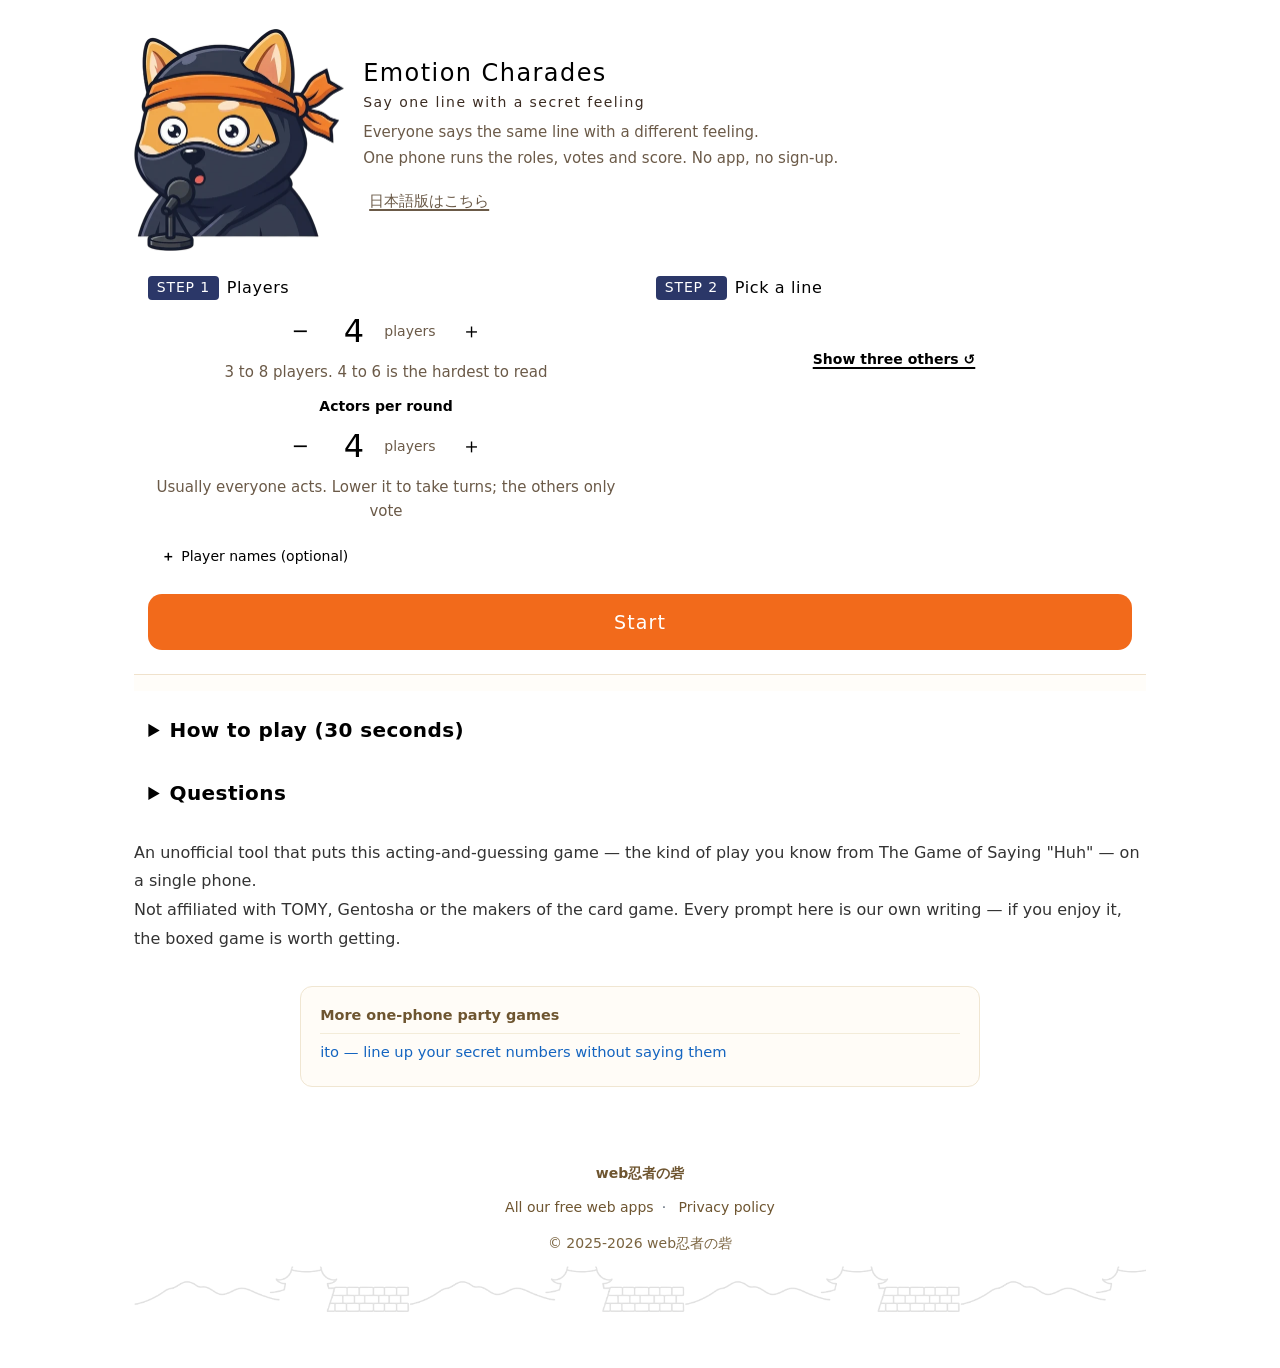
==== commit 2c2942b6: "kit 0da92e0 に更新（商品カードの見た目の直し） Co-Authored-By: Claude Opus 5.5 <noreply@anthropic.com>" ====
--- a/en/index.html
+++ b/en/index.html
@@ -67,7 +67,7 @@
   }
 </script>
 <!-- 共通部品 kit（kkp-kit を kit/ にコピーしたもの）。配信モードの判定（KKit.stream）をAdvertisementより先に使うので defer なしで読む -->
-<script src="/kit/kit.js?v=48f9922"></script>
+<script src="/kit/kit.js?v=0da92e0"></script>
 <script>KKit.stream.init({ key: 'haa-stream' });</script>
 <!-- 配信モード（Advertisementなし）のときは AdSense を読み込まない。切り替えたときはページを読み直す -->
 <script>
@@ -117,7 +117,7 @@
 <!-- k-fonts:start -->
 <link href="https://fonts.googleapis.com/css2?family=Yuji+Syuku&family=RocknRoll+One&display=swap&text=0123456789EPQRST%E2%86%92%E2%86%B6%E2%86%BA%E2%88%92%E2%91%A0%E2%91%A1%E2%91%A2%E2%91%A3%E2%91%A4%E2%91%A5%E2%91%A6%E2%91%A7%E3%80%81%E3%80%82%E3%80%8C%E3%80%8D%E3%81%81%E3%81%82%E3%81%84%E3%81%86%E3%81%87%E3%81%88%E3%81%8A%E3%81%8B%E3%81%8C%E3%81%8D%E3%81%8F%E3%81%90%E3%81%91%E3%81%92%E3%81%93%E3%81%94%E3%81%95%E3%81%96%E3%81%97%E3%81%98%E3%81%99%E3%81%9A%E3%81%9B%E3%81%9D%E3%81%9E%E3%81%9F%E3%81%A0%E3%81%A1%E3%81%A3%E3%81%A4%E3%81%A5%E3%81%A6%E3%81%A7%E3%81%A8%E3%81%A9%E3%81%AA%E3%81%AB%E3%81%AD%E3%81%AE%E3%81%AF%E3%81%B0%E3%81%B1%E3%81%B2%E3%81%B3%E3%81%B5%E3%81%B6%E3%81%B8%E3%81%B9%E3%81%BB%E3%81%BC%E3%81%BE%E3%81%BF%E3%82%80%E3%82%81%E3%82%82%E3%82%83%E3%82%84%E3%82%85%E3%82%86%E3%82%87%E3%82%88%E3%82%89%E3%82%8A%E3%82%8B%E3%82%8C%E3%82%8D%E3%82%8F%E3%82%92%E3%82%93%E3%82%A2%E3%82%A4%E3%82%AB%E3%82%AD%E3%82%AF%E3%82%B1%E3%82%B2%E3%82%B3%E3%82%B4%E3%82%B5%E3%82%B9%E3%82%BC%E3%82%BF%E3%83%83%E3%83%86%E3%83%88%E3%83%89%E3%83%8A%E3%83%93%E3%83%94%E3%83%97%E3%83%9E%E3%83%A0%E3%83%A1%E3%83%A4%E3%83%A9%E3%83%AA%E3%83%AC%E3%83%B3%E3%83%BB%E3%83%BC%E4%B8%80%E4%B8%88%E4%B8%8A%E4%B8%8B%E4%B8%96%E4%B8%AD%E4%BA%86%E4%BA%8B%E4%BA%8C%E4%BA%BA%E4%BB%8A%E4%BB%95%E4%BB%BB%E4%BC%9A%E4%BD%9C%E4%BD%BF%E4%BF%A1%E5%85%88%E5%85%A5%E5%85%A8%E5%87%BA%E5%88%86%E5%8B%95%E5%8B%9D%E5%8F%A3%E5%8F%B7%E5%90%88%E5%90%8C%E5%90%8D%E5%91%8A%E5%93%81%E5%93%A1%E5%95%8F%E5%9B%9E%E5%A3%B0%E5%A4%A7%E5%A4%A9%E5%A4%AB%E5%A4%B1%E5%A7%8B%E5%AD%90%E5%AD%A6%E5%AE%9A%E5%AE%9F%E5%AE%B6%E5%AF%9D%E5%B1%8A%E5%B1%8B%E5%B8%B0%E5%B9%B3%E5%B9%B4%E5%B9%B9%E5%BA%83%E5%BA%A6%E5%BD%93%E5%BD%B9%E5%BF%98%E6%80%9D%E6%81%AF%E6%83%85%E6%84%8F%E6%84%9F%E6%88%90%E6%88%BB%E6%89%8B%E6%89%8D%E6%89%BF%E6%8A%95%E6%8A%9E%E6%8A%BC%E6%8C%81%E6%8C%AF%E6%95%B0%E6%96%B0%E6%96%B9%E6%97%8F%E6%97%A5%E6%97%A9%E6%99%AF%E6%9B%B8%E6%9C%88%E6%9C%AB%E6%9C%AC%E6%9D%A5%E6%9D%AF%E6%A0%A1%E6%A4%9C%E6%AC%A1%E6%AD%A3%E6%B0%97%E6%B3%81%E6%B6%88%E6%B8%88%E6%B8%A1%E6%B8%AC%E6%BC%94%E7%84%A1%E7%8E%89%E7%94%9F%E7%94%B3%E7%94%BB%E7%95%AA%E7%96%B2%E7%99%BA%E7%9B%AE%E7%9C%81%E7%9C%89%E7%9F%A5%E7%A2%BA%E7%A4%BC%E7%A5%9E%E7%A5%A8%E7%A7%92%E7%AB%AF%E7%AC%91%E7%AD%94%E7%B5%82%E7%B6%9A%E7%B8%BE%E8%80%85%E8%81%9E%E8%81%B4%E8%87%AA%E8%91%89%E8%A1%8C%E8%A1%A8%E8%A6%8B%E8%A6%96%E8%A6%9A%E8%A7%A3%E8%A8%80%E8%A8%88%E8%A8%8E%E8%A8%AD%E8%A8%B3%E8%A9%B1%E8%AA%8D%E8%AA%AD%E8%B2%A0%E8%B2%B8%E8%B2%BC%E8%B3%AA%E9%81%8A%E9%81%B8%E9%83%A8%E9%85%8D%E9%96%89%E9%96%8B%E9%99%A4%E9%9B%A3%E9%9B%BB%E9%9D%A2%E9%A0%86%E9%A1%8C%E9%A1%98%E9%A3%B2%E9%A6%96%E9%BC%BB%EF%BC%81%EF%BC%88%EF%BC%89%EF%BC%8B%EF%BC%9F" rel="stylesheet">
 <!-- k-fonts:end -->
-<link rel="stylesheet" href="/kit/kit.css?v=48f9922">
+<link rel="stylesheet" href="/kit/kit.css?v=0da92e0">
 <style>
 :root{
   --orange:#ff8a3d; --orange-d:#a8501a; --cream:#fff8f0; --paper:#fffdf9;
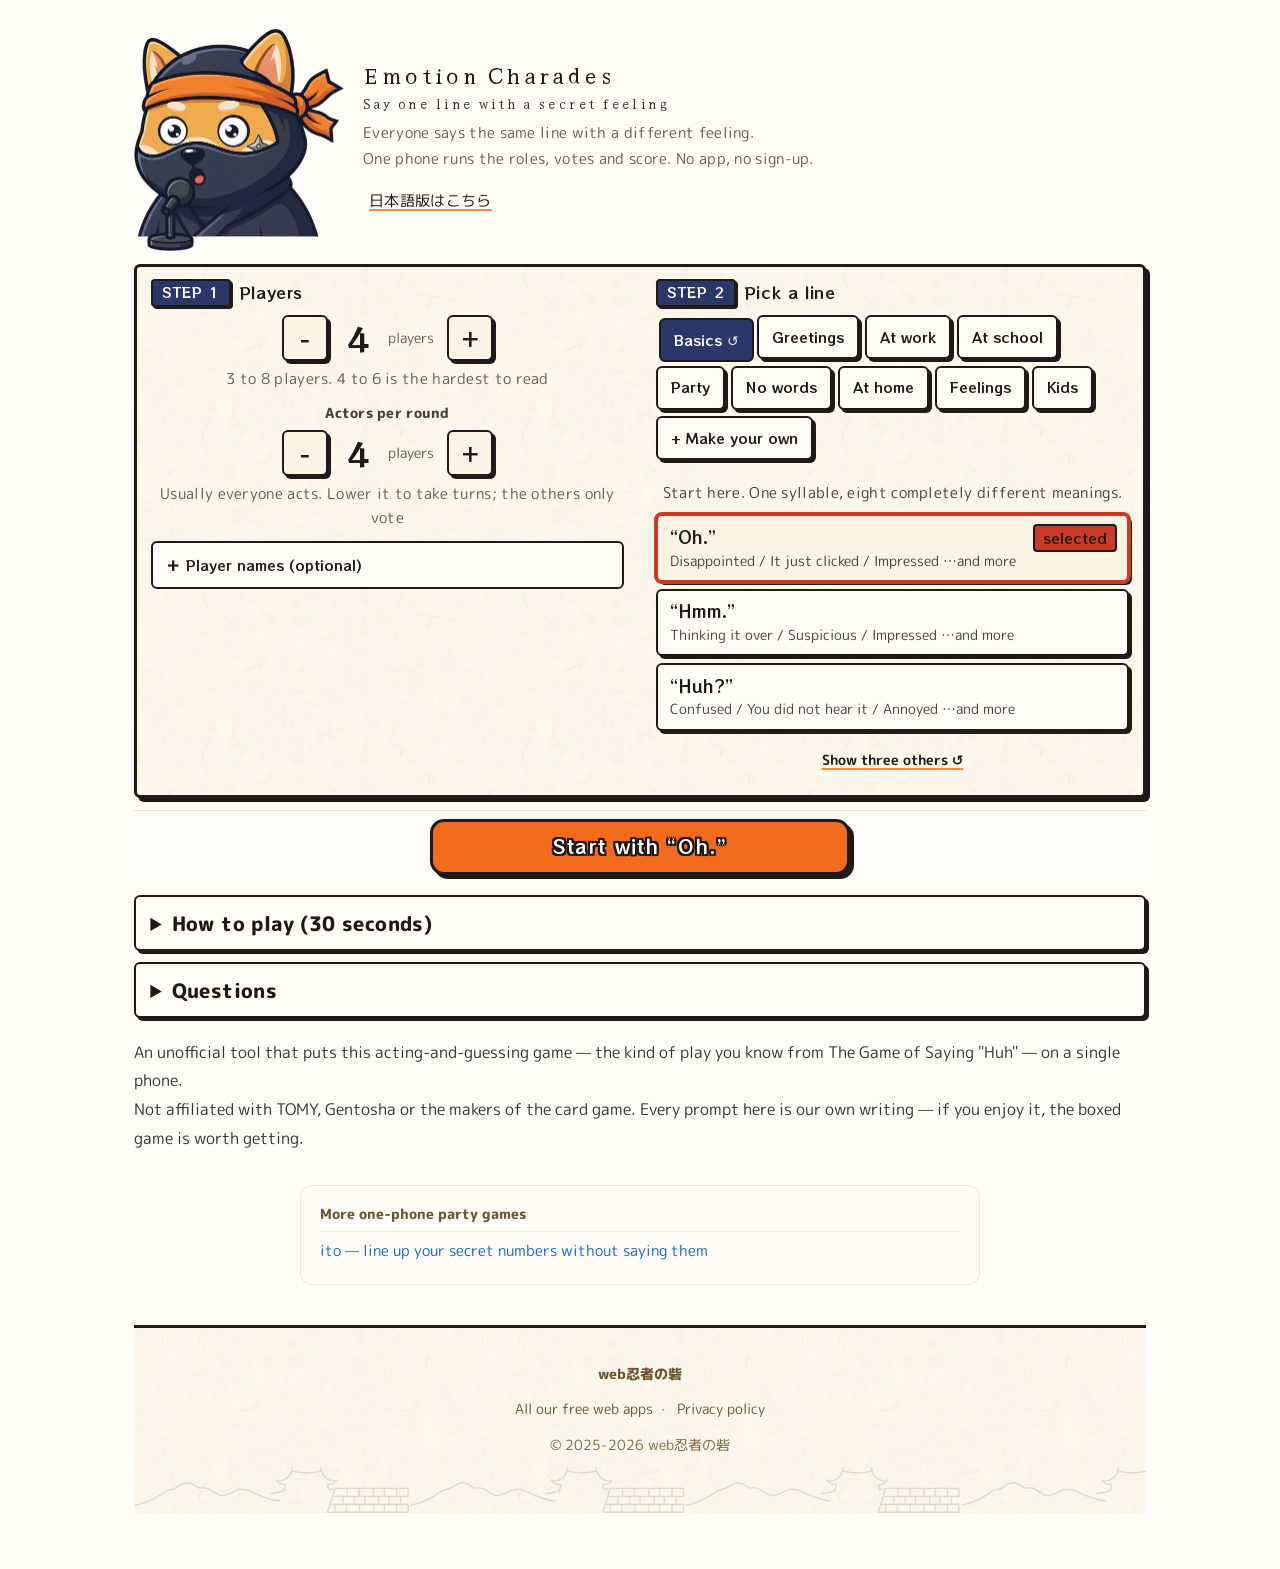
==== commit b57d53f8: "録画モード（?rec=1）: インスタに載せやすい縦9:16の画面（一言と候補・演技・正解を大きく）・kit 3363b13 - 候補の数→演じる人だけ気持ちを見る（録画しない）→本番スタート→どの気" ====
--- a/en/index.html
+++ b/en/index.html
@@ -67,7 +67,7 @@
   }
 </script>
 <!-- 共通部品 kit（kkp-kit を kit/ にコピーしたもの）。配信モードの判定（KKit.stream）をAdvertisementより先に使うので defer なしで読む -->
-<script src="/kit/kit.js?v=0da92e0"></script>
+<script src="/kit/kit.js?v=3363b13"></script>
 <script>KKit.stream.init({ key: 'haa-stream' });</script>
 <!-- 配信モード（Advertisementなし）のときは AdSense を読み込まない。切り替えたときはページを読み直す -->
 <script>
@@ -117,7 +117,7 @@
 <!-- k-fonts:start -->
 <link href="https://fonts.googleapis.com/css2?family=Yuji+Syuku&family=RocknRoll+One&display=swap&text=0123456789EPQRST%E2%86%92%E2%86%B6%E2%86%BA%E2%88%92%E2%91%A0%E2%91%A1%E2%91%A2%E2%91%A3%E2%91%A4%E2%91%A5%E2%91%A6%E2%91%A7%E3%80%81%E3%80%82%E3%80%8C%E3%80%8D%E3%81%81%E3%81%82%E3%81%84%E3%81%86%E3%81%87%E3%81%88%E3%81%8A%E3%81%8B%E3%81%8C%E3%81%8D%E3%81%8F%E3%81%90%E3%81%91%E3%81%92%E3%81%93%E3%81%94%E3%81%95%E3%81%96%E3%81%97%E3%81%98%E3%81%99%E3%81%9A%E3%81%9B%E3%81%9D%E3%81%9E%E3%81%9F%E3%81%A0%E3%81%A1%E3%81%A3%E3%81%A4%E3%81%A5%E3%81%A6%E3%81%A7%E3%81%A8%E3%81%A9%E3%81%AA%E3%81%AB%E3%81%AD%E3%81%AE%E3%81%AF%E3%81%B0%E3%81%B1%E3%81%B2%E3%81%B3%E3%81%B5%E3%81%B6%E3%81%B8%E3%81%B9%E3%81%BB%E3%81%BC%E3%81%BE%E3%81%BF%E3%82%80%E3%82%81%E3%82%82%E3%82%83%E3%82%84%E3%82%85%E3%82%86%E3%82%87%E3%82%88%E3%82%89%E3%82%8A%E3%82%8B%E3%82%8C%E3%82%8D%E3%82%8F%E3%82%92%E3%82%93%E3%82%A2%E3%82%A4%E3%82%AB%E3%82%AD%E3%82%AF%E3%82%B1%E3%82%B2%E3%82%B3%E3%82%B4%E3%82%B5%E3%82%B9%E3%82%BC%E3%82%BF%E3%83%83%E3%83%86%E3%83%88%E3%83%89%E3%83%8A%E3%83%93%E3%83%94%E3%83%97%E3%83%9E%E3%83%A0%E3%83%A1%E3%83%A4%E3%83%A9%E3%83%AA%E3%83%AC%E3%83%B3%E3%83%BB%E3%83%BC%E4%B8%80%E4%B8%88%E4%B8%8A%E4%B8%8B%E4%B8%96%E4%B8%AD%E4%BA%86%E4%BA%8B%E4%BA%8C%E4%BA%BA%E4%BB%8A%E4%BB%95%E4%BB%BB%E4%BC%9A%E4%BD%9C%E4%BD%BF%E4%BF%A1%E5%85%88%E5%85%A5%E5%85%A8%E5%87%BA%E5%88%86%E5%8B%95%E5%8B%9D%E5%8F%A3%E5%8F%B7%E5%90%88%E5%90%8C%E5%90%8D%E5%91%8A%E5%93%81%E5%93%A1%E5%95%8F%E5%9B%9E%E5%A3%B0%E5%A4%A7%E5%A4%A9%E5%A4%AB%E5%A4%B1%E5%A7%8B%E5%AD%90%E5%AD%A6%E5%AE%9A%E5%AE%9F%E5%AE%B6%E5%AF%9D%E5%B1%8A%E5%B1%8B%E5%B8%B0%E5%B9%B3%E5%B9%B4%E5%B9%B9%E5%BA%83%E5%BA%A6%E5%BD%93%E5%BD%B9%E5%BF%98%E6%80%9D%E6%81%AF%E6%83%85%E6%84%8F%E6%84%9F%E6%88%90%E6%88%BB%E6%89%8B%E6%89%8D%E6%89%BF%E6%8A%95%E6%8A%9E%E6%8A%BC%E6%8C%81%E6%8C%AF%E6%95%B0%E6%96%B0%E6%96%B9%E6%97%8F%E6%97%A5%E6%97%A9%E6%99%AF%E6%9B%B8%E6%9C%88%E6%9C%AB%E6%9C%AC%E6%9D%A5%E6%9D%AF%E6%A0%A1%E6%A4%9C%E6%AC%A1%E6%AD%A3%E6%B0%97%E6%B3%81%E6%B6%88%E6%B8%88%E6%B8%A1%E6%B8%AC%E6%BC%94%E7%84%A1%E7%8E%89%E7%94%9F%E7%94%B3%E7%94%BB%E7%95%AA%E7%96%B2%E7%99%BA%E7%9B%AE%E7%9C%81%E7%9C%89%E7%9F%A5%E7%A2%BA%E7%A4%BC%E7%A5%9E%E7%A5%A8%E7%A7%92%E7%AB%AF%E7%AC%91%E7%AD%94%E7%B5%82%E7%B6%9A%E7%B8%BE%E8%80%85%E8%81%9E%E8%81%B4%E8%87%AA%E8%91%89%E8%A1%8C%E8%A1%A8%E8%A6%8B%E8%A6%96%E8%A6%9A%E8%A7%A3%E8%A8%80%E8%A8%88%E8%A8%8E%E8%A8%AD%E8%A8%B3%E8%A9%B1%E8%AA%8D%E8%AA%AD%E8%B2%A0%E8%B2%B8%E8%B2%BC%E8%B3%AA%E9%81%8A%E9%81%B8%E9%83%A8%E9%85%8D%E9%96%89%E9%96%8B%E9%99%A4%E9%9B%A3%E9%9B%BB%E9%9D%A2%E9%A0%86%E9%A1%8C%E9%A1%98%E9%A3%B2%E9%A6%96%E9%BC%BB%EF%BC%81%EF%BC%88%EF%BC%89%EF%BC%8B%EF%BC%9F" rel="stylesheet">
 <!-- k-fonts:end -->
-<link rel="stylesheet" href="/kit/kit.css?v=0da92e0">
+<link rel="stylesheet" href="/kit/kit.css?v=3363b13">
 <style>
 :root{
   --orange:#ff8a3d; --orange-d:#a8501a; --cream:#fff8f0; --paper:#fffdf9;
--- a/kit/kit.css
+++ b/kit/kit.css
@@ -0,0 +1,879 @@
+/* =====================================================================
+   kkp-kit  —  web忍者の砦 共通部品（D4 ストリート和忍者・仕上げ版）
+   使い方は README.md。各サイトの kit/ にコピーして使う（外部参照しない）。
+   クラスと変数はすべて k- / --k- で始まる（既存の .btn や .card とぶつけない）。
+   絵は kit/img/ の WebP。url() はこのファイルからの相対なので、kit/ の中身ごとコピーする。
+   ===================================================================== */
+
+:root{
+  /* 色はオレンジ・クリーム＋墨にしぼる（2026-10-20）。朱＝強調／オレンジ＝木札と票と進み具合。萌黄と金は変数だけ残す（kit の部品では使わない） */
+  --k-sumi:#1f1a17; --k-kinari:#fbf3e4; --k-surface:#fffdf8;
+  --k-orange:#ff8a3d; --k-shu:#c93b23; --k-moegi:#8cbf3f; --k-kin:#c9a13b;
+  --k-text-2:#4a3f37; --k-line-soft:rgba(31,26,23,.15);
+  /* 影は墨の斜めずらし1種類だけ（ぼかしの影は使わない） */
+  --k-sh-l:4px 4px 0 var(--k-sumi); --k-sh-s:3px 3px 0 var(--k-sumi);
+  /* 角は2段、ふちは2段 */
+  --k-r:6px; --k-r-pill:999px; --k-bw:3px; --k-bw-s:2px;
+  /* 書体: 筆＝サイト名と大きな題字だけ／見出し＝丸ゴシックの太字／太字＝ボタン・数字・短い言葉／本文＝丸ゴシック（2026-10-20 読みやすさの見直し） */
+  --k-brush:"Yuji Syuku",serif;
+  --k-head:"M PLUS Rounded 1c","Zen Maru Gothic","Hiragino Maru Gothic ProN","BIZ UDPGothic","Noto Sans JP",system-ui,sans-serif;
+  --k-bold:"RocknRoll One","M PLUS Rounded 1c",sans-serif;
+  --k-body:"M PLUS Rounded 1c",system-ui,sans-serif;
+  /* 白い文字の墨のふち（2px） */
+  --k-outline:2px 0 0 var(--k-sumi),-2px 0 0 var(--k-sumi),0 2px 0 var(--k-sumi),0 -2px 0 var(--k-sumi),2px 2px 0 var(--k-sumi),-2px -2px 0 var(--k-sumi),2px -2px 0 var(--k-sumi),-2px 2px 0 var(--k-sumi);
+  /* 道しるべの印（オレンジの矢羽根の札） */
+  --k-sign:url("data:image/svg+xml,%3Csvg%20xmlns%3D%22http%3A//www.w3.org/2000/svg%22%20viewBox%3D%220%200%2060%2030%22%20preserveAspectRatio%3D%22none%22%3E%3Cpath%20d%3D%22M2%202H45L58%2015L45%2028H2Z%22%20fill%3D%22%23ef8433%22%20stroke%3D%22%231f1a17%22%20stroke-width%3D%222.5%22%20stroke-linejoin%3D%22round%22/%3E%3Cpath%20d%3D%22M5%205H44%22%20stroke%3D%22%23ffb877%22%20stroke-width%3D%222%22%20stroke-linecap%3D%22round%22/%3E%3Ccircle%20cx%3D%228%22%20cy%3D%2215%22%20r%3D%222%22%20fill%3D%22%231f1a17%22/%3E%3C/svg%3E");
+}
+
+/* ---------- 地と文字組み ---------- */
+.k-page{margin:0;background:var(--k-surface);color:var(--k-sumi);font-family:var(--k-body);font-size:16px;line-height:1.7;-webkit-text-size-adjust:100%}
+.k-page p,.k-page li{letter-spacing:.02em}
+.k-page small{font-size:max(14px,.85em);letter-spacing:.04em;line-height:1.5}
+.k-page :focus-visible{outline:4px double var(--k-shu);outline-offset:3px}
+.k-wrap{max-width:1120px;margin:0 auto;padding:0 16px}
+.k-num{font-variant-numeric:tabular-nums;font-feature-settings:"tnum" 1}
+.k-washi{background:var(--k-kinari) url(img/d4-washi.webp) 0 0/320px auto}
+
+/* ---------- ボタン（主＝木札／副／小／大） ---------- */
+.k-btn{display:inline-flex;align-items:center;justify-content:center;font-family:var(--k-bold);font-weight:400;letter-spacing:.04em;line-height:1.2;font-feature-settings:"palt" 1;text-decoration:none;cursor:pointer;transition:transform .08s,box-shadow .08s,filter .08s,background .15s;-webkit-tap-highlight-color:transparent}
+/* 主ボタン: 2026-11-24 文字を17→19pxに（白×#f26a1b は 3.06:1。WCAG/HIG の大きな太字＝3:1 を満たすため・ユーザー承認A）。2026-11-09 ユーザー承認で全サイト「平らなオレンジ＋墨の枠」に統一（木目の板はやめた。10/30の配色調査・ワードウルフ等5サイトの試しを kit に取り込み）。色は --k-btn-main（既定 #f26a1b） */
+:root{--k-btn-main:#f26a1b;--k-navy:#2b3768}
+.k-btn-main{position:relative;min-height:56px;padding:0 22px;border:3px solid var(--k-sumi);border-radius:14px;background:var(--k-btn-main);color:#fff;font-size:19px;text-shadow:0 1px 0 var(--k-sumi),1px 0 0 var(--k-sumi),0 -1px 0 var(--k-sumi),-1px 0 0 var(--k-sumi);filter:drop-shadow(4px 4px 0 var(--k-sumi));white-space:nowrap}
+.k-btn-main:hover,.k-btn-main:disabled,.k-btn-main[disabled]{background:var(--k-btn-main)}
+.k-btn-main::after{content:"";position:absolute;inset:0;border-radius:11px;pointer-events:none;background:linear-gradient(110deg,transparent 38%,rgba(255,255,255,.45) 50%,transparent 62%) no-repeat;background-size:260% 100%;background-position:120% 0;transition:background-position .7s ease}
+.k-btn-main:hover::after,.k-btn-main:focus-visible::after{background-position:-20% 0}
+.k-btn-main:active{transform:translate(4px,4px);filter:drop-shadow(0 0 0 var(--k-sumi))}
+.k-btn-big{min-height:72px;font-size:26px;letter-spacing:.12em}
+.k-btn-sub{min-height:48px;padding:0 18px;border:var(--k-bw) solid var(--k-sumi);border-radius:var(--k-r);background:var(--k-kinari);color:var(--k-sumi);font-size:16px;box-shadow:var(--k-sh-l)}
+.k-btn-sub:hover{background:#fff}
+.k-btn-sub:active{transform:translate(4px,4px);box-shadow:0 0 0 var(--k-sumi)}
+.k-btn-sm{min-height:44px;padding:0 14px;border:var(--k-bw-s) solid var(--k-sumi);border-radius:var(--k-r);background:var(--k-shu);color:#fff;font-size:15px;box-shadow:var(--k-sh-s)}
+.k-btn-sm:hover{background:#e35539}
+.k-btn-sm:active{transform:translate(3px,3px);box-shadow:0 0 0 var(--k-sumi)}
+.k-btn[disabled],.k-btn[aria-disabled="true"]{opacity:.5;pointer-events:none}
+/* ---------- たいまつの明かり（2026-11-03 選定: 文字リンク＝A 横から照らす／ボタン＝B 炎のふち）----------
+   押せる所が、たいまつに照らされたように揺らぐ。止めたい所は .k-torch-off。ふつうの文字リンクにも付けるなら .k-torch */
+@property --k-ang{syntax:"<angle>";inherits:false;initial-value:0deg}
+@property --k-lit{syntax:"<number>";inherits:false;initial-value:1}
+@keyframes k-torch-move{to{background-position:-300% 0}}
+@keyframes k-torch-line{0%,100%{text-decoration-color:#c93b23}18%{text-decoration-color:#ff8a3d}33%{text-decoration-color:#ffc24a}58%{text-decoration-color:#ffb347}72%{text-decoration-color:#e8662a}86%{text-decoration-color:#ffc24a}}
+@keyframes k-torch-flick{0%,100%{--k-lit:1}12%{--k-lit:.82}19%{--k-lit:.97}33%{--k-lit:.88}47%{--k-lit:1}58%{--k-lit:.78}66%{--k-lit:.95}81%{--k-lit:.86}}
+@keyframes k-torch-spin{to{--k-ang:360deg}}
+/* A 文字リンク: 字は暗い朱の中で光が流れ（どの色もクリーム地で明暗差4.5以上）、下線が朱→橙→金にゆらめく */
+.k-link,.k-link-strong,.k-torch{background:linear-gradient(100deg,#8a2a12,#a8361a 22%,#b8401a 34%,#9a3214 50%,#a8361a 68%,#b23d18 80%,#8a2a12) 0 0/300% 100% repeat-x;-webkit-background-clip:text;background-clip:text;-webkit-text-fill-color:transparent;-webkit-box-decoration-break:clone;box-decoration-break:clone;animation:k-torch-move 5.5s linear infinite,k-torch-line 2.3s linear infinite}
+.k-torch{font-weight:700;text-decoration:underline;text-decoration-thickness:3px;text-underline-offset:5px;text-decoration-color:var(--k-orange)}
+.k-link:hover,.k-link-strong:hover,.k-torch:hover,.k-link:focus-visible,.k-link-strong:focus-visible,.k-torch:focus-visible{filter:drop-shadow(0 0 6px rgba(255,138,61,.55))}
+/* B ボタン: 木の板はまわりが火の明かりでゆらぐ。生成り・朱のボタンはふちを火の色が回る */
+.k-btn-main:not(.k-torch-off){animation:k-torch-flick 1.8s infinite;filter:drop-shadow(4px 4px 0 var(--k-sumi)) drop-shadow(0 0 calc(var(--k-lit)*10px) rgba(255,160,60,.75))}
+.k-btn-main:not(.k-torch-off):active{filter:drop-shadow(0 0 0 var(--k-sumi)) drop-shadow(0 0 6px rgba(255,160,60,.6))}
+.k-btn-sub,.k-btn-sm,.k-torch-btn{position:relative}
+.k-btn-sub:not(.k-torch-off)::before,.k-btn-sm:not(.k-torch-off)::before,.k-torch-btn::before{content:"";position:absolute;inset:calc(-1*var(--k-bw));padding:var(--k-bw);border-radius:inherit;pointer-events:none;background:conic-gradient(from var(--k-ang),#c93b23,#ff8a3d,#ffd36b,#ff8a3d,#c93b23,#7a2410,#c93b23);-webkit-mask:linear-gradient(#000 0 0) content-box,linear-gradient(#000 0 0);-webkit-mask-composite:xor;mask-composite:exclude;animation:k-torch-spin 3.2s linear infinite}
+.k-btn-sm::before{inset:calc(-1*var(--k-bw-s));padding:var(--k-bw-s)}
+.k-btn[disabled]::before,.k-btn[aria-disabled="true"]::before{display:none}
+.k-btn[disabled],.k-btn[aria-disabled="true"],.k-torch-off{animation:none}
+.k-link.k-torch-off,.k-link-strong.k-torch-off{background:none;-webkit-text-fill-color:currentColor}
+@media (prefers-reduced-motion:reduce){.k-link,.k-link-strong,.k-torch,.k-btn-main,.k-btn-sub::before,.k-btn-sm::before,.k-torch-btn::before{animation:none}}
+
+/* ---------- 見出し（墨の筆跡に白抜き） ----------
+   墨は3枚（左の筆の入り d2-ink-l・真ん中 d2-ink-m・右の端 d2-ink-r）。両端の形は固定で、真ん中だけが伸びる。
+   長い見出しは墨ごと横に伸び、入りきらなければ折り返して墨が縦に伸びる（白い字が墨の外に出ない）。
+   はね・飛び散った粒はない（2026-10-20）。16字を超える見出しは .k-h2（帯なし）のほうが読みやすい。 */
+.k-hd{display:inline-block;box-sizing:border-box;max-width:100%;margin:0;padding:12px 22px 14px 70px;background:url(img/d2-ink-l.webp) 0 0/68px 100% no-repeat,url(img/d2-ink-r.webp) 100% 0/14px 100% no-repeat,url(img/d2-ink-m.webp) 62px 0/calc(100% - 69px) 100% no-repeat;color:#fff;text-shadow:0 0 2px var(--k-sumi);font-family:var(--k-head);font-weight:800;font-size:22px;letter-spacing:.04em;line-height:1.3;font-feature-settings:"palt" 1;word-break:auto-phrase;text-wrap:balance;transform:rotate(-1deg)}
+@media (min-width:600px){.k-hd{font-size:26px;padding:14px 26px 16px 84px;background-size:80px 100%,16px 100%,calc(100% - 80px) 100%;background-position:0 0,100% 0,72px 0}}
+.k-hd-brush{margin:0;font-family:var(--k-brush);font-weight:400;font-size:24px;letter-spacing:.08em;line-height:1.2}   /* 筆を残すのはサイト名・大きな題字（24px 以上）だけ */
+/* 節見出し（帯なし）。筆＋墨2pxの下線。長い見出し・読みもの・FAQ の見出しに。古い「左オレンジ線＋薄い帯」の置き換え */
+.k-h2{margin:32px 0 12px;padding:0 0 6px;border-bottom:var(--k-bw-s) solid var(--k-sumi);color:var(--k-sumi);font-family:var(--k-head);font-weight:800;font-size:22px;letter-spacing:.02em;line-height:1.4;font-feature-settings:"palt" 1;word-break:auto-phrase;text-wrap:balance}
+.k-h2-bold{font-family:var(--k-bold);font-weight:400;letter-spacing:.04em}   /* RocknRoll One の太字にしたいとき */
+.k-h3{margin:24px 0 8px;padding:0 0 0 10px;border-left:3px solid var(--k-sumi);color:var(--k-sumi);font-family:var(--k-bold);font-weight:400;font-size:18px;letter-spacing:.04em;line-height:1.45;font-feature-settings:"palt" 1}
+@media (min-width:600px){.k-h2{font-size:26px}}
+
+/* ---------- 枠（カード）と面 ---------- */
+/* 影は「押せるもの」だけ（a.k-card・ボタン・タブ）。ただの入れ物（div.k-card・.k-panel）は影なし＝重ねても重く見えない */
+.k-card{position:relative;display:block;padding:12px 16px 14px;background:var(--k-surface) url(img/d4-washi.webp) 0 0/320px auto;border:var(--k-bw-s) solid var(--k-sumi);border-radius:var(--k-r);color:var(--k-sumi);text-decoration:none}
+.k-card h3,.k-card .k-card-t{margin:0;font-family:var(--k-bold);font-weight:400;font-size:17px;line-height:1.4;font-feature-settings:"palt" 1}
+.k-card p,.k-card .k-card-d{margin:2px 0 0;font-size:14px;line-height:1.55;color:var(--k-text-2)}
+/* 押せるカード（a.k-card.k-go）: 右に「開く」の道しるべ。押すと沈む */
+a.k-card{border-width:var(--k-bw);box-shadow:var(--k-sh-l);transition:transform .08s,box-shadow .08s}
+a.k-card:hover{background-color:#fff}
+a.k-card:active{transform:translate(4px,4px);box-shadow:0 0 0 var(--k-sumi)}
+a.k-card:hover h3,a.k-card:focus-visible h3{text-decoration:underline;text-decoration-color:var(--k-orange);text-decoration-thickness:3px;text-underline-offset:4px}
+.k-go{padding-right:100px}
+.k-go::after{content:"開く";position:absolute;right:10px;top:50%;margin-top:-17px;display:grid;place-items:center;box-sizing:border-box;width:72px;height:34px;padding:0 14px;background:var(--k-sign) center/100% 100% no-repeat;font-family:var(--k-bold);font-size:14px;letter-spacing:.06em;color:#fff;text-shadow:var(--k-outline);transition:transform .2s cubic-bezier(.4,.1,.3,1)}
+.k-go:hover::after,.k-go:focus-visible::after{transform:translateX(4px)}
+.k-go:active::after{transform:translateX(6px)}
+.k-go[data-go]::after{content:attr(data-go)}
+/* 面（いまの使いどき・設定の箱など）: 和紙の地＋端だけ青海波 */
+.k-panel{position:relative;isolation:isolate;padding:16px 16px 20px;background:var(--k-kinari) url(img/d4-washi.webp) 0 0/320px auto;border:var(--k-bw-s) solid var(--k-sumi);border-radius:var(--k-r)}
+.k-panel::before{content:"";position:absolute;inset:0;z-index:-1;border-radius:inherit;background:url(img/d2-seigaiha.webp) 0 0/220px auto;opacity:.3;-webkit-mask:radial-gradient(ellipse at 50% 45%,transparent 68%,#000 100%);mask:radial-gradient(ellipse at 50% 45%,transparent 68%,#000 100%);pointer-events:none}
+/* 市松（下の操作帯・帯の地） */
+.k-ichimatsu{background-color:var(--k-kinari);background-image:conic-gradient(rgba(31,26,23,.045) 25%,transparent 0 50%,rgba(31,26,23,.045) 0 75%,transparent 0);background-size:16px 16px}
+
+/* ---------- 道しるべの印と文字リンク ---------- */
+.k-sign{display:inline-block;flex:none;width:22px;height:15px;vertical-align:-2px;background:var(--k-sign) center/100% 100% no-repeat;transition:transform .2s}
+.k-link{display:inline-flex;align-items:center;gap:6px;min-height:44px;color:var(--k-sumi);font-weight:700;text-decoration:underline;text-decoration-color:var(--k-orange);text-decoration-thickness:2px;text-underline-offset:4px}
+.k-link::after{content:"";display:inline-block;flex:none;width:22px;height:15px;background:var(--k-sign) center/100% 100% no-repeat;transition:transform .2s}
+.k-link:hover{color:var(--k-shu)}
+.k-link:hover::after,.k-link:active::after{transform:translateX(4px)}
+.k-link-inline{display:inline;min-height:0}
+/* 一覧の中の太い文字リンク（行全体が押せる高さ44px） */
+.k-link-strong{display:inline-flex;align-items:center;min-height:44px;color:var(--k-sumi);font-family:var(--k-bold);font-size:17px;font-feature-settings:"palt" 1;text-decoration:underline;text-decoration-color:var(--k-orange);text-decoration-thickness:3px;text-underline-offset:5px}
+.k-link-strong::after{content:"";display:inline-block;flex:none;width:34px;height:22px;margin-left:8px;background:var(--k-sign) center/100% 100% no-repeat;transition:transform .2s cubic-bezier(.4,.1,.3,1)}
+.k-link-strong:hover{color:var(--k-shu)}
+.k-link-strong:hover::after,.k-link-strong:focus-visible::after{transform:translateX(4px) rotate(-4deg)}
+.k-link-strong:active::after{transform:translateX(6px)}
+
+/* ---------- タブ ---------- */
+.k-tabs{display:flex;flex-wrap:wrap;gap:8px}
+.k-tabs>button,.k-tabs>a{display:inline-flex;align-items:center;justify-content:center;min-height:44px;padding:0 16px;border:var(--k-bw-s) solid var(--k-sumi);border-radius:var(--k-r-pill);background:var(--k-surface);color:var(--k-sumi);font-family:var(--k-bold);font-size:15px;font-feature-settings:"palt" 1;text-decoration:none;cursor:pointer;box-shadow:var(--k-sh-s);white-space:nowrap}
+.k-tabs>[aria-selected="true"],.k-tabs>[aria-current="true"],.k-tabs>.on{background:var(--k-shu);color:#fff;transform:translate(3px,3px);box-shadow:0 0 0 var(--k-sumi)}
+
+/* ---------- 札 ---------- */
+.k-fuda-new{display:inline-grid;place-items:center;width:92px;height:68px;background:url(img/d3-burst.webp) center/100% 100% no-repeat;font-family:var(--k-bold);font-size:15px;color:var(--k-sumi);transform:rotate(-6deg);font-feature-settings:"palt" 1}
+.k-fuda-osusume{display:inline-grid;place-items:center;width:108px;height:46px;background:url(img/d3-hanko-rect.webp) center/100% 100% no-repeat;font-family:var(--k-bold);font-size:15px;color:var(--k-shu);transform:rotate(-4deg);font-feature-settings:"palt" 1}
+/* 小さな朱の札（新作など）。カードの中では見出しの上に置く */
+.k-tag{display:inline-block;margin:0 0 4px;padding:1px 8px;background:var(--k-shu);color:#fff;border:var(--k-bw-s) solid var(--k-sumi);border-radius:4px;font-size:14px;font-weight:700;letter-spacing:.04em;line-height:1.4}
+/* 縦書きの札（カードの角に下がる） */
+.k-tate-tag{position:absolute;top:-3px;right:12px;padding:8px 5px 10px;writing-mode:vertical-rl;text-orientation:upright;background:var(--k-shu);color:#fff;border:var(--k-bw-s) solid var(--k-sumi);border-top:0;border-radius:0 0 6px 6px;font-family:var(--k-head);font-weight:800;font-size:14px;letter-spacing:.1em;line-height:1}
+/* 朱の枠の小札（毎日更新など） */
+.k-upd{display:inline-block;margin-left:8px;padding:0 6px;border:var(--k-bw-s) solid var(--k-shu);border-radius:4px;color:var(--k-shu);font-family:var(--k-body);font-size:14px;font-weight:700;line-height:1.6;vertical-align:2px;transform:rotate(-3deg)}
+
+/* ---------- 縦書き ---------- */
+.k-tate{writing-mode:vertical-rl;text-orientation:upright;font-family:var(--k-head);font-weight:800;font-size:18px;letter-spacing:.12em;line-height:1}
+
+/* ---------- 巻物の結果欄 ---------- */
+.k-result{position:relative;display:block;border-style:solid;border-width:16px 42px;border-image:url(img/d3-scroll.webp) 56 84 fill / 16px 42px stretch;padding:4px 0;text-align:center}
+.k-result small{display:block;font-size:14px;font-weight:700;color:var(--k-text-2)}
+.k-result b{display:block;font-family:var(--k-bold);font-weight:400;font-size:32px;line-height:1.25;color:var(--k-shu);letter-spacing:.04em;text-shadow:var(--k-outline);font-variant-numeric:tabular-nums}
+/* 巻物の札（小見出しを巻物に載せる） */
+.k-scroll-label{display:inline-grid;place-items:center;min-width:200px;height:52px;padding:0 44px;background:url(img/d3-scroll.webp) center/100% 100% no-repeat;font-family:var(--k-head);font-weight:800;font-size:20px;letter-spacing:.04em;font-feature-settings:"palt" 1}
+
+/* ---------- 進み具合のバー（オレンジ。2026-10-20 に萌黄から変更＝色はオレンジ・クリーム＋墨にしぼる） ---------- */
+.k-bar{position:relative;height:20px;border:var(--k-bw-s) solid var(--k-sumi);border-radius:var(--k-r-pill);background:var(--k-surface)}
+.k-bar>i{display:block;height:100%;width:0;border-radius:var(--k-r-pill);background:var(--k-orange);transition:width .4s}
+.k-bar>img{position:absolute;top:50%;width:34px;transform:translate(-50%,-50%);transition:left .4s}
+
+/* ---------- 判子・落款・金 ---------- */
+.k-stamp{display:inline-grid;place-items:center;width:54px;height:54px;background:url(img/d4-hanko.webp) center/100% 100% no-repeat;font-family:var(--k-head);font-weight:800;font-size:21px;color:var(--k-shu);transform:rotate(-8deg)}
+.k-seal{display:inline-grid;place-items:center;width:34px;height:34px;background:url(img/d4-seal.webp) center/100% 100% no-repeat;color:#fff;font-family:var(--k-head);font-weight:800;font-size:17px;line-height:1;flex:none}
+.k-kin{position:absolute;pointer-events:none;width:56px;opacity:.95}
+.k-kin-num{color:var(--k-kin);text-shadow:1px 1px 0 var(--k-sumi)}
+
+/* ---------- 背景（ぱっと見は無地、よく見ると作り込み） ---------- */
+/* 親に .k-scene を付け、中に <div class="k-bg" aria-hidden="true"> を置いて飾りを入れる */
+.k-scene{position:relative;isolation:isolate;overflow:hidden}
+.k-bg{position:absolute;inset:0;z-index:-1;overflow:hidden;pointer-events:none}
+.k-deco{position:absolute;pointer-events:none;user-select:none}
+.k-mon{width:360px;opacity:.06}             /* 丸紋の透かし: 大きく1つだけ 0.04〜0.07 */
+.k-kasumi{width:420px;opacity:.14}          /* すやり霞: まとまりの切れ目だけ 0.1〜0.16。文字の下に置かない */
+.k-ninja{width:14px;opacity:.36}            /* 隠し忍者: 1ページに1か所だけ */
+.k-line{left:0;right:0;bottom:0;height:46px;background:url(img/d4-line.webp) left bottom/auto 100% repeat-x;opacity:.08}  /* 砦の線: 下端に（文字の下に来るなら下の余白を46px以上あける） */
+/* 季節の散らし: kit.js が <html data-k-season="momiji|yuki|shochikubai|sakura"> を月で付ける。絵がある季節だけ出る */
+.k-season{display:none}
+[data-k-season="momiji"] .k-season-momiji{display:block}
+[data-k-season="yuki"] .k-season-yuki{display:block}
+[data-k-season="shochikubai"] .k-season-shochikubai{display:block}
+[data-k-season="sakura"] .k-season-sakura{display:block}
+.k-season-shochikubai{transform:none!important}  /* 門松は立てて置く（紅葉用の傾きを各サイトが付けていても打ち消す） */
+/* 季節の散らしは1つの飾りの入れ物（.k-bg）に季節ごと1つまで（紅葉・雪・門松を並べて置けば、その月の絵だけ出る） */
+.k-bg .k-season-momiji~.k-season-momiji,.k-bg .k-season-yuki~.k-season-yuki,.k-bg .k-season-shochikubai~.k-season-shochikubai,.k-bg .k-season-sakura~.k-season-sakura{display:none!important}
+
+/* ---------- 下に固定する操作帯（スマホの主操作） ---------- */
+.k-fix{position:sticky;bottom:0;z-index:30;display:flex;gap:12px;flex-wrap:wrap;justify-content:center;padding:12px 16px calc(12px + env(safe-area-inset-bottom));border-top:var(--k-bw) solid var(--k-sumi);background-color:var(--k-kinari);background-image:conic-gradient(rgba(31,26,23,.04) 25%,transparent 0 50%,rgba(31,26,23,.04) 0 75%,transparent 0);background-size:16px 16px}
+.k-fix .k-btn-main{flex:1 1 180px;min-width:0;padding:0 6px}
+
+/* ---------- 広告枠（標準サイズ。format=auto は使わない） ---------- */
+.kkp-ad{text-align:center;margin:1.4rem auto 0;max-width:680px;min-height:288px;padding-top:6px}
+.kkp-ad-label{font-size:12px;color:var(--k-text-2);letter-spacing:.04em;margin:0 0 6px;line-height:1}
+.kkp-ad ins.adsbygoogle{display:block;width:300px;height:250px;margin:0 auto}
+@media(min-width:768px){.kkp-ad{min-height:318px}.kkp-ad ins.adsbygoogle{width:336px;height:280px}}
+
+/* ---------- 動き（巻物が開く・判子が押される）。押したときは静かに沈むだけ（墨の粒は 2026-10-20 にやめた） ---------- */
+@keyframes k-unroll{from{clip-path:inset(0 46% 0 46%)}to{clip-path:inset(0 0 0 0)}}
+@keyframes k-stamp{0%{opacity:0;transform:scale(2.4) rotate(-8deg)}60%{opacity:1;transform:scale(.92) rotate(-8deg)}100%{opacity:1;transform:scale(1) rotate(-8deg)}}
+.k-play .k-anim-unroll{animation:k-unroll .7s cubic-bezier(.2,.8,.2,1) both}
+.k-play .k-anim-stamp{animation:k-stamp .35s cubic-bezier(.3,1.4,.5,1) .65s both}
+/* .k-ink-on: ボタン以外で「押すと少し沈む」を付けたいもの（名前は前のまま。粒は出ない） */
+.k-ink-on{transition:transform .08s}
+.k-ink-on:active{transform:translate(2px,2px)}
+
+@media (prefers-reduced-motion:reduce){
+  .k-btn,a.k-card,.k-go::after,.k-link::after,.k-link-strong::after,.k-sign,.k-bar>i,.k-bar>img,.k-btn-main::after{transition:none}
+  .k-play .k-anim-unroll,.k-play .k-anim-stamp{animation:none}
+  .k-ink-on{transition:none}
+  .k-par{transform:none!important}
+}
+
+/* ---------- 演出の部品（KKit.fx.slash / KKit.fx.shuriken で呼ぶ・kit.js） ----------
+   清潔に: 色は墨・生成り・朱だけ。光の粒は撒かない。文字の上に重ねない（結果は斬れた後に呼び出し側が出す）。
+   絵（刀・手裏剣）は img/fx-katana.webp・img/fx-shuriken.webp。動きは kit.js が Web Animations で付ける。 */
+.k-fx{position:absolute;inset:0;overflow:hidden;pointer-events:none;z-index:6}
+/* 札（斬られる前の紙の札）。--k-fx-c は印の色（レア度などで変える） */
+.k-fx-fuda{position:absolute;left:50%;top:50%;width:var(--k-fx-w,200px);aspect-ratio:2/3;transform:translate(-50%,-50%)}
+.k-fx-half{position:absolute;inset:0}
+.k-fx-half.a{clip-path:polygon(0 0,100% 0,100% 65.5%,0 34.5%)}
+.k-fx-half.b{clip-path:polygon(0 34.5%,100% 65.5%,100% 100%,0 100%)}
+.k-fx-face{position:absolute;inset:0;box-sizing:border-box;border:calc(var(--k-fx-w,200px)*.03) solid var(--k-sumi);border-radius:calc(var(--k-fx-w,200px)*.04);background:var(--k-kinari) url(img/d4-washi.webp) 0 0/160% auto;box-shadow:calc(var(--k-fx-w,200px)*.035) calc(var(--k-fx-w,200px)*.035) 0 var(--k-sumi)}
+.k-fx-face::before{content:"";position:absolute;left:12%;right:12%;top:8%;bottom:8%;border:calc(var(--k-fx-w,200px)*.012) solid var(--k-fx-c,var(--k-shu));border-radius:2px;opacity:.85;transition:border-color .25s}
+.k-fx-seal{position:absolute;left:50%;top:50%;width:46%;aspect-ratio:1;transform:translate(-50%,-50%) rotate(-6deg);border-radius:12%;background:var(--k-fx-g,var(--k-fx-c,var(--k-shu)));box-shadow:0 0 0 calc(var(--k-fx-w,200px)*.018) var(--k-sumi);transition:background .25s}
+.k-fx-seal::after{content:"";position:absolute;inset:22%;border:calc(var(--k-fx-w,200px)*.016) solid rgba(255,255,255,.85);border-radius:8%}
+/* 刀が通る道（札の中心を通る斜めの線）。刀と光の筋はこの中を左から右へ */
+.k-fx-track{position:absolute;left:50%;top:50%;width:var(--k-fx-len,900px);height:0;transform:translate(-50%,-50%) rotate(var(--k-fx-ang,25deg))}
+.k-fx-blade{position:absolute;left:0;top:0;width:var(--k-fx-bw,360px);aspect-ratio:900/112;transform:translate(-100%,-50%);background:url(img/fx-katana.webp) center/100% 100% no-repeat;opacity:0}
+.k-fx-line{position:absolute;left:50%;top:0;width:var(--k-fx-ll,400px);margin-left:calc(var(--k-fx-ll,400px)/-2);height:var(--k-fx-lh,6px);transform:translateY(-50%) scaleX(0);transform-origin:0 50%;border-radius:999px;background:#fff;box-shadow:0 0 0 2px var(--k-sumi);opacity:0}
+/* 印の色が上がったときの輪（1回だけ・細く） */
+.k-fx-ring{position:absolute;left:50%;top:50%;width:var(--k-fx-w,200px);aspect-ratio:1;border:4px solid var(--k-fx-c,var(--k-shu));border-radius:50%;transform:translate(-50%,-50%);opacity:0}
+/* 手裏剣（刺さったまま残す。次に投げるとき・KKit.fx.clear で消える） */
+.k-fx-star{position:absolute;left:0;top:0;width:var(--k-fx-s,80px);aspect-ratio:1;margin:calc(var(--k-fx-s,80px)/-2) 0 0 calc(var(--k-fx-s,80px)/-2);background:url(img/fx-shuriken.webp) center/100% 100% no-repeat;filter:drop-shadow(3px 3px 0 rgba(31,26,23,.55));z-index:2}
+.k-fx-hit{position:absolute;left:0;top:0;width:var(--k-fx-s,80px);aspect-ratio:1;margin:calc(var(--k-fx-s,80px)/-2) 0 0 calc(var(--k-fx-s,80px)/-2);border:3px solid var(--k-sumi);border-radius:50%;box-sizing:border-box;opacity:0;z-index:1}
+@media (prefers-reduced-motion:reduce){.k-fx{display:none}}
+
+/* =====================================================================
+   2026-10-20 追加の部品（清潔感・装飾は使い回す）
+   約束: 色は墨・生成り・オレンジ（朱）だけ／影は押せるものだけ／左揃えと罫線／絵文字なし／無限に動かさない
+   ===================================================================== */
+
+/* ---------- 背景の絵（ito・wordwolf・haa で同じだったものをまとめた） ---------- */
+.k-paper{background:var(--k-surface) url(img/paper.webp) 0 0/128px 128px repeat}      /* 白い紙の地 */
+.k-reveal-bg{background:#16213a url(img/reveal-bg.webp) center/cover no-repeat;color:#fff}  /* 藍の札の地（答え・役の見せ場） */
+
+/* ---------- ホーム画面に追加（k-install） ----------
+   <div class="k-install" data-k-key="サイト名_install_dismissed" role="dialog" aria-label="ホーム画面に追加" hidden> … README
+   kit.js が自動でつなぐ（iOS は手順を開く・Android は本物の追加画面・一度閉じたら出さない・PC では出さない）。
+   下に .k-fix があれば、その上に出る。 */
+.k-install{position:fixed;left:10px;right:10px;bottom:var(--k-install-bottom,12px);z-index:80;display:flex;flex-wrap:wrap;align-items:center;gap:8px 12px;box-sizing:border-box;max-width:520px;margin:0 auto;padding:10px 12px;background:var(--k-kinari) url(img/d4-washi.webp) 0 0/320px auto;border:var(--k-bw) solid var(--k-sumi);border-radius:var(--k-r);box-shadow:var(--k-sh-l);color:var(--k-sumi);font-family:var(--k-body)}
+.k-install[hidden]{display:none}
+/* 遊んでいる間は出さない（ページが body に k-playing を付ける。結果の画面で外す） */
+body.k-playing .k-install{display:none!important}
+.k-install-t{flex:1;min-width:0}
+.k-install-t b{display:block;font-family:var(--k-bold);font-weight:400;font-size:15px;line-height:1.35}
+.k-install-t span{display:block;font-size:14px;color:var(--k-text-2);line-height:1.45}
+.k-install-x{flex:none;display:grid;place-items:center;width:44px;height:44px;margin:-4px -6px -4px -8px;padding:0;border:0;background:none;font-size:22px;line-height:1;color:var(--k-text-2);cursor:pointer}
+.k-install-how{flex:1 0 100%;margin:2px 0 0;padding:8px 0 0 1.4em;border-top:1px solid var(--k-line-soft);font-size:14px;line-height:1.6}
+.k-install-how[hidden]{display:none}
+
+/* ---------- 順位カード（k-teaser）＝ magic-teaser の D4 版 ----------
+   自分で書くとき: <a class="k-teaser" href="…" style="--k-teaser-c:#e60012"> の中に
+     .k-teaser-asof（時点）/ .k-teaser-q（問い）/ .k-teaser-v（<b>5位</b>・…）/ .k-teaser-go（行き先）
+   magic-teaser.js をそのまま使うとき: <div data-magic-teaser class="k-teaser-host" …> と書くだけで D4 の見た目になる
+   （差し色はカードの上の線だけ。地は和紙・文字は墨なので、球団の色が白でも黒でも読める） */
+.k-teaser,.k-teaser-host .mt-card,.k-teaser-host .mt-card.mt-lighttext{position:relative;display:block;box-sizing:border-box;margin:0;padding:14px 16px 12px;overflow:visible;background:var(--k-surface) url(img/d4-washi.webp) 0 0/320px auto;border:var(--k-bw-s) solid var(--k-sumi);border-radius:var(--k-r);box-shadow:inset 0 6px 0 var(--k-teaser-c,var(--mt-accent,var(--k-orange))),var(--k-sh-s);color:var(--k-sumi);font-family:var(--k-body);text-decoration:none;transition:transform .08s,box-shadow .08s}
+.k-teaser:hover,.k-teaser-host .mt-card:hover{transform:none;background-color:#fff;box-shadow:inset 0 6px 0 var(--k-teaser-c,var(--mt-accent,var(--k-orange))),var(--k-sh-s)}
+.k-teaser:active,.k-teaser-host .mt-card:active{transform:translate(3px,3px);box-shadow:inset 0 6px 0 var(--k-teaser-c,var(--mt-accent,var(--k-orange))),0 0 0 var(--k-sumi)}
+.k-teaser-host .mt-card::after{content:none;display:none}
+.k-teaser-q,.k-teaser-host .mt-q{display:block;margin:4px 0 0;padding-right:84px;font-family:var(--k-bold);font-weight:400;font-size:15px;line-height:1.45;opacity:1;letter-spacing:.02em;font-feature-settings:"palt" 1}
+.k-teaser-v,.k-teaser-host .mt-stats{display:block;margin:6px 0 0;font-size:15px;font-weight:700;line-height:1.5;font-variant-numeric:tabular-nums}
+.k-teaser-v b,.k-teaser-host .mt-stats b{margin-right:2px;font-family:var(--k-bold);font-weight:400;font-size:24px;color:var(--k-shu)}
+.k-teaser-go,.k-teaser-host .mt-cta{display:flex;flex-wrap:wrap;align-items:center;gap:6px 8px;margin:8px 0 0;font-size:14px;font-weight:700;text-decoration:underline;text-decoration-color:var(--k-orange);text-decoration-thickness:2px;text-underline-offset:4px}
+.k-teaser-go::after{content:"";flex:none;width:22px;height:15px;background:var(--k-sign) center/100% 100% no-repeat}
+.k-teaser-host .mt-arrow{display:inline-block;width:22px;height:15px;overflow:hidden;color:transparent;background:var(--k-sign) center/100% 100% no-repeat}
+.k-teaser-host .mt-badge,.k-teaser-host .mt-card.mt-lighttext .mt-badge{display:inline-block;padding:0 6px;border:var(--k-bw-s) solid var(--k-shu);border-radius:4px;background:none;color:var(--k-shu);font-size:14px;font-weight:700;line-height:1.6;letter-spacing:.02em;text-decoration:none}
+.k-teaser-asof,.k-teaser-host .mt-asof{position:absolute;right:12px;top:14px;font-size:14px;font-weight:400;color:var(--k-text-2);opacity:1}
+
+/* ---------- 通知（k-toast） ----------
+   KKit.toast('コピーしました') で出す（2.2秒で消える）。HTML に置かなくてよい。
+   消えている間は visibility:hidden ＝画面の端に札が残らない。中が空なら出ない
+   2026-10-21: 左50%を基準にしていたため短い文でも画面の半分の幅で折り返していた→左右0＋margin auto＋max-content で真ん中に置く */
+.k-toast{position:fixed;left:0;right:0;margin:0 auto;width:max-content;bottom:calc(var(--k-install-bottom,12px) + 12px + env(safe-area-inset-bottom));z-index:1100;box-sizing:border-box;max-width:calc(100vw - 32px);padding:10px 16px;border:var(--k-bw-s) solid var(--k-sumi);border-radius:var(--k-r);background:var(--k-sumi);color:#fff;font-family:var(--k-bold);font-size:15px;line-height:1.4;letter-spacing:.04em;text-align:left;pointer-events:none;opacity:0;visibility:hidden;transform:translateY(6px);transition:opacity .18s,transform .18s,visibility 0s .18s}
+.k-toast.k-on{opacity:1;visibility:visible;transform:none;transition:opacity .18s,transform .18s}
+.k-toast:empty{display:none}
+
+/* ---------- 空のとき（k-empty） ----------
+   グラフや表の代わりに置く。1行（何がない）＋次の操作。左揃え。絵を添えるなら .k-empty-img（小さく1つ） */
+.k-empty{display:flex;flex-wrap:wrap;align-items:center;gap:8px 16px;box-sizing:border-box;min-height:112px;margin:0;padding:16px;border:var(--k-bw-s) solid var(--k-line-soft);border-radius:var(--k-r);background:var(--k-kinari);color:var(--k-sumi);text-align:left}
+.k-empty-img{flex:none;width:56px;height:auto;opacity:.85}
+.k-empty-body{flex:1 1 220px;min-width:0}
+.k-empty-t{margin:0;font-family:var(--k-bold);font-weight:400;font-size:16px;line-height:1.5}
+.k-empty-d{margin:2px 0 0;font-size:14px;line-height:1.6;color:var(--k-text-2)}
+.k-empty .k-btn{flex:none}
+
+/* ---------- たたむ見出し（k-fold） ----------
+   <details class="k-fold"><summary>見出し</summary><div>中身</div></details>（open は付けない）。
+   並べると罫線でつながる。右の＋／－が印。見出しが長くても折り返して、印は右に残る */
+.k-fold{margin:0;border-top:1px solid var(--k-line-soft);border-bottom:1px solid var(--k-line-soft)}
+.k-fold+.k-fold{border-top:0}
+.k-fold>summary{display:flex;align-items:center;gap:12px;min-height:48px;box-sizing:border-box;padding:10px 4px 10px 4px;list-style:none;cursor:pointer;color:var(--k-sumi);font-family:var(--k-bold);font-weight:400;font-size:16px;line-height:1.5;letter-spacing:.02em;font-feature-settings:"palt" 1;word-break:auto-phrase;-webkit-tap-highlight-color:transparent}
+.k-fold>summary::-webkit-details-marker{display:none}
+.k-fold>summary::marker{content:""}
+.k-fold>summary::after{content:"＋";flex:none;display:grid;place-items:center;width:28px;height:28px;margin-left:auto;border:var(--k-bw-s) solid var(--k-sumi);border-radius:4px;font-family:var(--k-body);font-size:16px;font-weight:700;line-height:1}
+.k-fold[open]>summary::after{content:"－";background:var(--k-sumi);color:#fff}
+.k-fold>summary:hover{color:var(--k-shu)}
+.k-fold>:not(summary){margin:0;padding:0 4px 16px}
+.k-fold p{margin:0 0 8px;font-size:15px;line-height:1.7}
+
+/* ---------- 手順（k-steps） ----------
+   <ol class="k-steps"><li><b>見出し</b>説明</li>…</ol>。数字は墨の太字（丸いバッジなし）。行は罫線で区切る */
+.k-steps{margin:0;padding:0;list-style:none;counter-reset:k-step}
+.k-steps>li{position:relative;display:block;margin:0;padding:12px 0 12px 40px;border-top:1px solid var(--k-line-soft);counter-increment:k-step;font-size:15px;line-height:1.65}
+.k-steps>li:last-child{border-bottom:1px solid var(--k-line-soft)}
+.k-steps>li::before{content:counter(k-step);position:absolute;left:4px;top:10px;font-family:var(--k-bold);font-size:22px;line-height:1.2;color:var(--k-shu);font-variant-numeric:tabular-nums}
+.k-steps>li>b:first-child{display:block;font-family:var(--k-bold);font-weight:400;font-size:16px;line-height:1.5}
+
+/* ---------- 結果の表（k-table-result） ----------
+   <table class="k-table-result"> 項目／金額（.k-r）／式（.k-f）。勝った行・合計の行は <tr class="k-win">。
+   上下を墨2px、行の間を薄い罫線（箱にしない）。数字は右揃え・等幅 */
+.k-table-result{width:100%;border-collapse:collapse;margin:0;border-top:var(--k-bw-s) solid var(--k-sumi);border-bottom:var(--k-bw-s) solid var(--k-sumi);background:none;font-size:15px;line-height:1.5;color:var(--k-sumi)}
+.k-table-result caption{caption-side:top;padding:0 0 6px;text-align:left;font-family:var(--k-bold);font-size:15px}
+.k-table-result th,.k-table-result td{padding:8px 8px;border:0;border-bottom:1px solid var(--k-line-soft);text-align:left;vertical-align:top}
+.k-table-result thead th{border-bottom:1px solid var(--k-sumi);font-size:14px;font-weight:700;color:var(--k-text-2);white-space:nowrap}
+.k-table-result .k-r,.k-table-result td.num,.k-table-result th.num{text-align:right;white-space:nowrap;font-variant-numeric:tabular-nums}
+.k-table-result .k-f{font-size:14px;color:var(--k-text-2)}
+.k-table-result tbody>tr>:first-child{min-width:7em;word-break:auto-phrase}
+.k-table-result tr.k-win td,.k-table-result tr.k-win th{background:var(--k-kinari);font-weight:700}
+.k-table-result tr.k-win .k-r{color:var(--k-shu);font-family:var(--k-bold);font-weight:400;font-size:17px}
+.k-table-result tr:last-child td,.k-table-result tr:last-child th{border-bottom:0}
+
+/* ---------- 選ぶボタンの並び（k-seg） ----------
+   <div class="k-seg" role="group"><button type="button" aria-pressed="true">…</button>…</div>
+   四角を墨の線でつなぐ。選択中＝朱。折り返しても行は横いっぱい。.k-seg-2 / .k-seg-3 で同じ幅に */
+.k-seg{display:flex;flex-wrap:wrap;overflow:hidden;box-sizing:border-box;border:var(--k-bw-s) solid var(--k-sumi);border-radius:var(--k-r);background:var(--k-surface)}
+.k-seg>button,.k-seg>a,.k-seg>label{flex:1 1 auto;display:flex;flex-direction:column;align-items:center;justify-content:center;box-sizing:border-box;min-width:0;min-height:44px;margin:0 calc(var(--k-bw-s)*-1) calc(var(--k-bw-s)*-1) 0;padding:6px 12px;border:0;border-right:var(--k-bw-s) solid var(--k-sumi);border-bottom:var(--k-bw-s) solid var(--k-sumi);border-radius:0;background:none;color:var(--k-sumi);font-family:var(--k-body);font-size:15px;font-weight:700;line-height:1.3;text-align:center;text-decoration:none;word-break:auto-phrase;text-wrap:balance;cursor:pointer;-webkit-tap-highlight-color:transparent}
+.k-seg>button small,.k-seg>label small{display:block;font-size:14px;font-weight:400;line-height:1.3}
+.k-seg>:hover{background:#fff}
+.k-seg>[aria-pressed="true"],.k-seg>[aria-checked="true"],.k-seg>[aria-selected="true"],.k-seg>.on,.k-seg>label:has(input:checked){background:var(--k-shu);color:#fff}
+.k-seg>label input{position:absolute;opacity:0;pointer-events:none}
+.k-seg.k-seg-2>*{flex:1 0 50%}
+.k-seg.k-seg-3>*{flex:1 0 33.34%}
+
+/* ---------- 数を増やす・減らす（k-stepper） ----------
+   <div class="k-stepper"><button type="button" aria-label="減らす">−</button><output class="k-num">4</output><span>人</span><button type="button" aria-label="増やす">＋</button></div> */
+.k-stepper{display:inline-flex;align-items:center;gap:12px}
+.k-stepper>button{display:grid;place-items:center;width:48px;height:48px;padding:0;border:var(--k-bw-s) solid var(--k-sumi);border-radius:var(--k-r);background:var(--k-kinari);color:var(--k-sumi);font-family:var(--k-body);font-size:24px;font-weight:700;line-height:1;cursor:pointer;box-shadow:var(--k-sh-s);transition:transform .08s,box-shadow .08s;-webkit-tap-highlight-color:transparent}
+.k-stepper>button:active{transform:translate(3px,3px);box-shadow:0 0 0 var(--k-sumi)}
+.k-stepper>button[disabled]{opacity:.4;pointer-events:none}
+.k-stepper>output,.k-stepper>.k-stepper-v{min-width:2ch;font-family:var(--k-bold);font-size:34px;line-height:1;text-align:center;font-variant-numeric:tabular-nums}
+.k-stepper>span{font-size:16px;font-weight:700;margin-left:-6px}
+
+/* ---------- 手順の札（k-step） ----------
+   <h2><span class="k-step">STEP 1</span>人数を選ぶ</h2>。箱にせず、朱の太字と右の細い線だけ */
+.k-step{display:inline-block;margin:0 10px 0 0;padding:0 10px 0 0;border-right:var(--k-bw-s) solid var(--k-line-soft);color:var(--k-shu);font-family:var(--k-bold);font-weight:400;font-size:14px;line-height:1.3;letter-spacing:.06em;vertical-align:.1em;font-variant-numeric:tabular-nums}
+
+/* ---------- 時間の表示（k-timer） ----------
+   <div class="k-timer"><span class="k-timer-state">集中</span><span class="k-timer-t">25:00</span></div>。動いている間は .k-run */
+.k-timer{display:flex;flex-direction:column;align-items:flex-start;gap:6px}
+.k-timer-state{display:inline-block;padding:2px 10px;border:var(--k-bw-s) solid var(--k-sumi);border-radius:4px;background:var(--k-kinari);font-family:var(--k-bold);font-size:15px;line-height:1.4;letter-spacing:.06em}
+.k-timer.k-run .k-timer-state{background:var(--k-shu);color:#fff}
+.k-timer-t{font-family:var(--k-bold);font-size:64px;line-height:1;letter-spacing:.02em;font-variant-numeric:tabular-nums;color:var(--k-sumi)}
+.k-timer.k-end .k-timer-t{color:var(--k-shu)}
+@media (min-width:600px){.k-timer-t{font-size:88px}}
+
+/* ---------- 3・2・1（k-countdown） ----------
+   KKit.countdown(3, { onDone, sound }) で画面の真ん中に出す。HTML に置かなくてよい */
+.k-countdown{position:fixed;inset:0;z-index:1200;display:flex;align-items:center;justify-content:center;background:rgba(255,253,248,.72);pointer-events:none}
+.k-countdown[hidden]{display:none}
+.k-countdown>span{font-family:var(--k-bold);font-size:min(36vh,36vw);line-height:1;color:var(--k-sumi);font-variant-numeric:tabular-nums}
+.k-countdown>span.k-on{animation:k-cd .5s cubic-bezier(.2,.8,.3,1) both}
+@keyframes k-cd{from{opacity:0;transform:scale(.7)}to{opacity:1;transform:scale(1)}}
+
+/* ---------- 結果の見せ方（k-reveal） ----------
+   要素に .k-reveal（ふわっと出る）／.k-reveal-fuda（札が横から置かれる）／.k-reveal-stamp（判子が押される）を付け、
+   出すときに KKit.reveal(要素) を呼ぶ（何度でも出し直せる）。1回だけ動いて止まる。紙吹雪の代わりはこれか KKit.fx */
+.k-reveal.k-on{animation:k-rv .32s ease-out both}
+.k-reveal-fuda.k-on{animation:k-rv-fuda .36s cubic-bezier(.2,.8,.3,1) both}
+.k-reveal-stamp.k-on{animation:k-rv-stamp .3s cubic-bezier(.3,.9,.4,1) both}
+@keyframes k-rv{from{opacity:0;transform:translateY(8px)}to{opacity:1;transform:none}}
+@keyframes k-rv-fuda{from{opacity:0;transform:translateX(-24px)}to{opacity:1;transform:none}}
+@keyframes k-rv-stamp{from{opacity:0;transform:scale(1.6) rotate(var(--k-rv-rot,-8deg))}to{opacity:1;transform:scale(1) rotate(var(--k-rv-rot,-8deg))}}
+
+/* ---------- 共有（k-share） ----------
+   残すサイトだけで使う（2026-09-30 の原則撤去を守る）。<button type="button" class="k-share" data-k-share>リンクを送る</button>
+   kit.js が端末の共有画面を開く（なければリンクをコピーして k-toast）。URL には ?d=YYYYMMDD が付く */
+.k-share{display:inline-flex;align-items:center;justify-content:center;gap:8px;min-height:44px;padding:0 14px;border:var(--k-bw-s) solid var(--k-sumi);border-radius:var(--k-r);background:var(--k-surface);color:var(--k-sumi);font-family:var(--k-bold);font-weight:400;font-size:15px;line-height:1.2;letter-spacing:.04em;text-decoration:none;cursor:pointer;box-shadow:var(--k-sh-s);transition:transform .08s,box-shadow .08s;-webkit-tap-highlight-color:transparent}
+.k-share:hover{background:#fff}
+.k-share:active{transform:translate(3px,3px);box-shadow:0 0 0 var(--k-sumi)}
+.k-share-row{display:flex;flex-wrap:wrap;gap:8px}
+
+@media (prefers-reduced-motion:reduce){
+  .k-countdown>span.k-on,.k-reveal.k-on,.k-reveal-fuda.k-on,.k-reveal-stamp.k-on{animation:none}
+  .k-toast,.k-toast.k-on,.k-teaser,.k-stepper>button,.k-share{transition:none}
+}
+
+/* ---------- 墨の判子（k-stamp の墨色。ズレた・外れ・おしいなど、朱の判子と同じ重さで並べる用）2026-10-20 共通点探しで追加 ---------- */
+.k-stamp.k-stamp-sumi{filter:grayscale(1) brightness(.42) contrast(1.2);color:var(--k-sumi)}
+
+/* ---------- 古い「ホーム画面に追加」バナー（#installBanner・style 直書き）の字を読めるように 2026-10-21 ----------
+   26サイトに残っている形。直書きの色は !important で上書きする（橙の字・白字が 2.35:1、×が 2.85:1 だった） */
+#installBanner div[style*="color:#ff8a3d"]{color:#a8501a!important}
+#installBanner #installBtn{color:#1f1a17!important}
+#installBanner #installCloseBtn{color:#5c5c5c!important}
+
+/* ---------- ものさし（k-ruler）2026-10-21 みんなのものさしで追加 ----------
+   竹の本体（img/k-ruler.webp）に、目盛り・点の帯・針・覆いを重ねる。絵に文字・数字はない（数字はサイトの HTML）。
+   大きさは --k-ruler-u（1単位。高さ96pxのとき1px）でまとめて変わる。高さはサイトで決める（例 height:96px）。
+   値 0〜100 は .k-ruler の内側（竹の面）の左端→右端。帯・針・印は style="left:62%" のように置く。
+   <div class="k-ruler" style="height:96px">
+     <div class="k-ruler-face">
+       <i class="k-ruler-zone k-ruler-z2" style="left:62%;width:29%"><b>2</b></i>  … z3（17%）・z4（7%）も同じ
+       <i class="k-ruler-mark" style="left:62%"></i>
+     </div>
+     <i class="k-ruler-needle" style="left:50%"></i>
+     <div class="k-ruler-cover"><span>正解はかくれています</span></div>
+   </div>
+   めくる: .k-ruler に .k-open を付ける → 幕が巻き上がる → 点の帯が開く → 正解の印が出る（1回だけ動いて止まる）。
+   覆いを使わないとき（答えの画面）は .k-ruler-cover を置かずに最初から .k-open。 */
+.k-ruler{--k-ruler-u:1px;--k-ruler-ink:rgba(31,26,23,.6);position:relative;box-sizing:border-box;height:calc(var(--k-ruler-u)*96);border-style:solid;border-width:calc(var(--k-ruler-u)*10) calc(var(--k-ruler-u)*13) calc(var(--k-ruler-u)*14) calc(var(--k-ruler-u)*10);border-image:url(img/k-ruler.webp) 30 40 42 30 fill / calc(var(--k-ruler-u)*10) calc(var(--k-ruler-u)*13) calc(var(--k-ruler-u)*14) calc(var(--k-ruler-u)*10) stretch;user-select:none;-webkit-user-select:none}
+.k-ruler-face{position:absolute;inset:0;overflow:hidden}
+/* 目盛り（5ごと・10ごと・25ごと・50）。上のふちから下へ */
+.k-ruler-face::after{content:"";position:absolute;inset:0;z-index:2;pointer-events:none;background:
+  linear-gradient(var(--k-ruler-ink),var(--k-ruler-ink)) 50% 0/calc(var(--k-ruler-u)*3) 44% no-repeat,
+  linear-gradient(90deg,var(--k-ruler-ink) 0 calc(var(--k-ruler-u)*2.5),transparent 0) calc(var(--k-ruler-u)*-1.25) 0/25% 32% repeat-x,
+  linear-gradient(90deg,var(--k-ruler-ink) 0 calc(var(--k-ruler-u)*2),transparent 0) calc(var(--k-ruler-u)*-1) 0/10% 22% repeat-x,
+  linear-gradient(90deg,var(--k-ruler-ink) 0 calc(var(--k-ruler-u)*1.5),transparent 0) calc(var(--k-ruler-u)*-.75) 0/5% 13% repeat-x}
+/* 点の帯（朱の筆の帯。2〜4点）。数字は下に置く */
+.k-ruler-zone{position:absolute;top:0;bottom:0;z-index:1;display:block;transform:translateX(-50%) scaleX(0);transform-origin:center;-webkit-mask:url(img/k-ruler-zone.webp) center/100% 100% no-repeat;mask:url(img/k-ruler-zone.webp) center/100% 100% no-repeat;font-style:normal;transition:transform .45s cubic-bezier(.2,1.2,.4,1)}
+.k-ruler-zone>b{position:absolute;bottom:calc(var(--k-ruler-u)*6);transform:translateX(-50%);font-family:var(--k-bold);font-weight:400;font-size:calc(var(--k-ruler-u)*17);line-height:1;color:var(--k-sumi)}
+.k-ruler-z2{background:rgba(255,138,61,.42)}.k-ruler-z2>b{left:10.3%}
+.k-ruler-z3{background:#f39a5e}.k-ruler-z3>b{left:14.7%}
+.k-ruler-z4{background:var(--k-shu)}.k-ruler-z4>b{left:50%;color:#fff}
+.k-open .k-ruler-zone{transform:translateX(-50%) scaleX(1)}
+.k-open .k-ruler-zone.k-ruler-z2{transition-delay:.42s}
+.k-open .k-ruler-zone.k-ruler-z3{transition-delay:.54s}.k-open .k-ruler-zone.k-ruler-z4{transition-delay:.66s}
+/* 正解の印（墨の細い線。上のふちから目盛りの長さまで＝下の点の数字にかからない）。めくったあとに出る */
+.k-ruler-mark{position:absolute;top:0;bottom:46%;z-index:3;width:calc(var(--k-ruler-u)*3);transform:translateX(-50%);background:var(--k-sumi);box-shadow:0 0 0 calc(var(--k-ruler-u)*1.5) var(--k-surface);opacity:0;transition:opacity .25s .9s}
+.k-open .k-ruler-mark{opacity:1}
+/* 予想の針（真鍮の玉＋朱の軸。玉は竹の上に少し出る。覆いより上＝隠れている間も動かせる） */
+.k-ruler-needle{position:absolute;z-index:6;top:calc(var(--k-ruler-u)*-22);bottom:calc(var(--k-ruler-u)*-6);width:calc(var(--k-ruler-u)*22);box-sizing:border-box;transform:translateX(-50%);border-style:solid;border-width:calc(var(--k-ruler-u)*23) 0 calc(var(--k-ruler-u)*36);border-image:url(img/k-ruler-needle.webp) 120 0 190 fill / calc(var(--k-ruler-u)*23) 0 calc(var(--k-ruler-u)*36) stretch;pointer-events:none}
+.k-ruler-needle.k-off{filter:grayscale(1) opacity(.55)}   /* まだ置いていない針 */
+/* 正解を隠す覆い（墨の布の幕。めくると下の朱の巻き軸ごと上へ巻き上がる） */
+.k-ruler-cover{position:absolute;z-index:5;left:calc(var(--k-ruler-u)*-12);right:calc(var(--k-ruler-u)*-12);top:calc(var(--k-ruler-u)*-8);bottom:calc(var(--k-ruler-u)*-4);display:grid;place-items:center;padding-bottom:calc(var(--k-ruler-u)*12);color:var(--k-surface);font-family:var(--k-body);font-weight:700;pointer-events:none}
+.k-ruler-cover::before{content:"";position:absolute;inset:0 0 calc(var(--k-ruler-u)*10);z-index:-1;border-style:solid;border-width:calc(var(--k-ruler-u)*8) calc(var(--k-ruler-u)*16) calc(var(--k-ruler-u)*2);border-image:url(img/k-ruler-cloth.webp) 30 56 4 fill / calc(var(--k-ruler-u)*8) calc(var(--k-ruler-u)*16) calc(var(--k-ruler-u)*2) stretch;clip-path:inset(0 0 0 0);transition:clip-path .6s cubic-bezier(.6,0,.3,1)}
+.k-ruler-cover::after{content:"";position:absolute;left:0;right:0;bottom:0;z-index:-1;height:calc(var(--k-ruler-u)*16);border-style:solid;border-width:0 calc(var(--k-ruler-u)*26) 0 calc(var(--k-ruler-u)*10);border-image:url(img/k-ruler-rod.webp) 0 80 0 32 fill / 0 calc(var(--k-ruler-u)*26) 0 calc(var(--k-ruler-u)*10) stretch;transition:bottom .6s cubic-bezier(.6,0,.3,1),opacity .2s .5s}
+.k-ruler-cover>span{transition:opacity .15s}
+.k-open .k-ruler-cover::before{clip-path:inset(0 0 100% 0)}
+.k-open .k-ruler-cover::after{bottom:calc(100% - var(--k-ruler-u)*16);opacity:0}
+.k-open .k-ruler-cover>span{opacity:0}
+
+/* ---------- 白木の札（k-kifuda）2026-10-21 みんなのピンチ脱出の道具で追加 ----------
+   文字は HTML（墨・太字）。札は横に伸び縮みする。.k-kifuda-himo を足すと上に朱の紐の輪が付く（紐の高さ --k-himo の半分だけ札の上にはみ出す＝上の余白をあける）。
+   大きさは --k-fuda-u（1単位・既定1px。ふちの太さが変わる）と --k-himo（紐の高さ・既定30px）。
+   <div class="k-kifuda k-kifuda-himo">鏡もち</div> */
+.k-kifuda{--k-fuda-u:1px;--k-himo:30px;position:relative;display:grid;place-items:center;box-sizing:border-box;min-height:72px;padding:2px 6px 6px;border-style:solid;border-width:calc(var(--k-fuda-u)*8) calc(var(--k-fuda-u)*14) calc(var(--k-fuda-u)*14);border-image:url(img/k-kifuda.webp) 40 70 70 fill / calc(var(--k-fuda-u)*8) calc(var(--k-fuda-u)*14) calc(var(--k-fuda-u)*14) stretch;color:var(--k-sumi);font-family:var(--k-bold);font-weight:400;line-height:1.25;text-align:center;font-feature-settings:"palt" 1}
+.k-kifuda-himo::before{content:"";position:absolute;left:50%;top:calc(var(--k-fuda-u)*-8 - var(--k-himo)*.504);height:var(--k-himo);aspect-ratio:71/135;transform:translateX(-50%);background:url(img/k-kifuda-himo.webp) center top/100% 100% no-repeat;pointer-events:none}
+.k-kifuda.k-kifuda-q{filter:saturate(.4);color:var(--k-text-2)}   /* まだ伏せている札 */
+
+@media (prefers-reduced-motion:reduce){
+  .k-ruler-zone,.k-ruler-mark,.k-ruler-cover::before,.k-ruler-cover::after,.k-ruler-cover>span{transition:none!important}
+}
+
+/* =====================================================================
+   2026-10-21 配信の土台と見た目の部品（第2波）
+   KKit.stream / KKit.openView(.k-view-open) / KKit.live(.k-live) / .k-view・.k-view-idle / KKit.resume(.k-resume)
+   KKit.twice / KKit.fitText / .k-stream-title / .k-dock / k-stamp-sm・lg / k-result の段 / .k-stage-empty / .k-pass
+   使い方は README の「配信の土台」。最初に使ったのは みんなのものさし・みんなのピンチ脱出
+   ===================================================================== */
+
+/* ---------- 判子の大きさ（表の中＝sm・3文字＝lg） ---------- */
+.k-stamp.k-stamp-sm{width:48px;height:48px;font-size:14px;line-height:1.05;letter-spacing:0}
+.k-stamp.k-stamp-lg{width:78px;height:78px;font-size:19px;line-height:1.05;letter-spacing:-.02em}
+
+/* ---------- 巻物の結果欄の段（小・大・長い文） ---------- */
+.k-result.k-result-sm{border-width:12px 32px;border-image-width:12px 32px;padding:2px 0}
+.k-result.k-result-sm b{font-size:24px}
+.k-result.k-result-lg{border-width:20px 52px;border-image-width:20px 52px;padding:6px 0}
+.k-result.k-result-lg b{font-size:48px;line-height:1.15}
+.k-result.k-result-long b{font-family:var(--k-head);font-weight:800;font-size:20px;line-height:1.45;letter-spacing:.02em;color:var(--k-sumi);text-shadow:none;text-wrap:balance;word-break:auto-phrase}
+.k-result .k-result-row{display:flex;align-items:center;justify-content:center;gap:12px;flex-wrap:wrap}
+
+/* ---------- 引く前・出す前の大きな舞台（k-stage-empty） ----------
+   巻物の地に、丸紋の透かしを1つ。中は題（.k-stage-empty-t）と1行（.k-stage-empty-d）。絵は img を1つだけ（k-pass など） */
+.k-stage-empty{position:relative;isolation:isolate;display:grid;place-content:center;justify-items:center;gap:6px;box-sizing:border-box;min-height:200px;border-style:solid;border-width:20px 52px;border-image:url(img/d3-scroll.webp) 56 84 fill / 20px 52px stretch;padding:8px 0;text-align:center;color:var(--k-text-2)}
+.k-stage-empty::before{content:"";position:absolute;inset:0;z-index:-1;background:url(img/d4-mon.webp) center/auto 86% no-repeat;opacity:.07;pointer-events:none}
+.k-stage-empty-t{margin:0;font-family:var(--k-head);font-weight:800;font-size:28px;line-height:1.3;letter-spacing:.04em;color:var(--k-sumi);word-break:auto-phrase}
+.k-stage-empty-d{margin:0;font-size:15px;font-weight:700;line-height:1.5}
+.k-stage-empty img{display:block;width:min(240px,70%);height:auto}
+
+/* ---------- スマホを渡す場面の挿し絵（k-pass） ----------
+   <img class="k-pass" src="kit/img/k-pass-phone.webp" alt="" width="320" height="198"> */
+.k-pass{display:block;width:min(260px,72%);height:auto;margin:0 auto}
+
+/* ---------- 主ボタンの固定帯（k-dock。PC でも使える k-fix） ----------
+   右に主ボタン1つ（場面が変わっても同じ場所）、左に戻るの小ボタン（.k-dock-l の中）
+   <div class="k-dock"><div class="k-dock-l"><button type="button">戻る</button></div><button class="k-btn k-btn-main">次へ</button></div> */
+.k-dock{position:sticky;bottom:0;z-index:30;display:flex;align-items:center;gap:12px;box-sizing:border-box;padding:10px 16px calc(10px + env(safe-area-inset-bottom));border-top:var(--k-bw) solid var(--k-sumi);background-color:var(--k-kinari);background-image:conic-gradient(rgba(31,26,23,.04) 25%,transparent 0 50%,rgba(31,26,23,.04) 0 75%,transparent 0);background-size:16px 16px}
+.k-dock>.k-btn-main{flex:1 1 auto;min-width:0;margin-left:auto}
+.k-dock-l{flex:none;display:flex;align-items:center;gap:8px}
+.k-dock-l>button,.k-dock-l>a{display:inline-flex;align-items:center;min-height:44px;padding:0 12px;border:var(--k-bw-s) solid var(--k-sumi);border-radius:var(--k-r);background:var(--k-surface);color:var(--k-sumi);font-family:var(--k-body);font-size:14px;font-weight:700;text-decoration:none;cursor:pointer}
+.k-dock-l>[hidden]{display:none}
+.k-dock.k-dock-static{position:relative}   /* 下に貼り付けず、その場に置く（1画面に収めた配信の操作画面など） */
+@media (min-width:768px){ .k-dock>.k-btn-main{flex:0 1 440px} }
+
+/* ---------- 表示ページを開く（k-view-open。中は kit.js が作る） ----------
+   <div class="k-view-open" data-k-view="/view/" data-k-ch="pinch-view"></div> */
+.k-view-open{display:flex;flex-wrap:wrap;align-items:center;gap:8px 10px}
+.k-view-open>.k-btn{min-height:44px;padding:0 14px;font-size:15px;box-shadow:var(--k-sh-s)}
+.k-view-open>.k-seg{flex:none}
+.k-view-open>.k-seg>button{min-width:44px;min-height:44px;padding:4px 10px;font-size:14px}
+.k-view-open>p{flex:1 1 260px;margin:0;font-size:14px;line-height:1.5;color:var(--k-text-2)}
+.k-view-open>.k-vo-msg{flex-basis:100%;color:var(--k-shu);font-weight:700}
+.k-view-open .k-vo-color{flex-direction:row;gap:6px}
+.k-seg>label.k-vo-color input{position:static;opacity:1;pointer-events:auto;width:30px;height:26px;padding:0;border:var(--k-bw-s) solid var(--k-sumi);border-radius:4px;background:none;cursor:pointer}
+.k-view-open .k-vo-color[aria-pressed="true"] input{border-color:#fff}
+
+/* ---------- 表示ページとのつながりの札（k-live） ---------- */
+.k-live{display:inline-flex;align-items:center;gap:6px;font-size:14px;font-weight:700;line-height:1.4;color:var(--k-text-2);white-space:nowrap}
+.k-live::before{content:"";flex:none;width:10px;height:10px;border-radius:50%;background:#a29a92;box-shadow:0 0 0 2px var(--k-surface)}
+.k-live.k-on{color:var(--k-sumi)}
+.k-live.k-on::before{background:#2f8a4a}
+
+/* ---------- 続きから（k-resume。KKit.resume が中を作る） ---------- */
+.k-resume{display:flex;flex-wrap:wrap;align-items:center;gap:8px 12px;margin:0 0 16px;padding:10px 0;border-top:2px solid var(--k-shu);border-bottom:1px solid var(--k-line-soft)}
+.k-resume>p{flex:1 1 220px;margin:0;font-size:15px;font-weight:700;line-height:1.5}
+.k-resume>.k-btn{min-height:44px;padding:0 16px;font-size:15px}
+/* display を持つ部品にも hidden を効かせる（.k-resume は display:flex のため hidden が効いていなかった） */
+.k-resume[hidden],.k-view-open[hidden],.k-view-open [hidden],.k-live[hidden],.k-view-idle[hidden],.k-dock[hidden],.k-stream-title[hidden]{display:none!important}
+
+/* ---------- 2回押しの1回目（KKit.twice） ---------- */
+.k-twice-on{outline:3px solid var(--k-shu)!important;outline-offset:2px}
+
+/* ---------- 「〇〇の」タイトル（k-stream-title） ----------
+   <label class="k-stream-title"><input type="text" maxlength="12" placeholder="みんな" aria-label="タイトルの名前の部分"><span>のピンチ脱出</span></label> */
+.k-stream-title{display:flex;align-items:center;gap:8px;flex-wrap:wrap;color:var(--k-sumi)}
+.k-stream-title>input{flex:0 1 220px;min-width:0;height:44px;box-sizing:border-box;padding:0 10px;border:var(--k-bw-s) solid var(--k-sumi);border-radius:var(--k-r);background:#fff;color:var(--k-sumi);font:inherit;font-size:16px;font-weight:700}
+.k-stream-title>input:focus{outline:4px double var(--k-shu);outline-offset:2px}
+.k-stream-title>span{font-size:17px;font-weight:800}
+
+/* ---------- /view/ の共通の枠（k-view） ----------
+   body に k-view、中に 16:9 の .k-view-stage。ウィンドウに合わせて縮む（スクロールなし）。
+   字は --k-v-* を使う: どれも max(42px, 画面の幅の◯%)＝どのウィンドウでも 1/3 に縮めて 14px 以上
+   背景は <html data-k-bg="cream|green|clear|white|black|color">（KKit.view が ?bg= と操作画面の選択から付ける。既定 cream。color は --k-view-bg）
+   縦型は ?layout=v（body.vert・9:16）
+   <body class="k-view"><div class="k-view-stage">
+     <header class="k-view-top">…</header><main class="k-view-body">…</main>
+     <div class="k-view-idle" hidden>…</div>
+     <footer class="k-view-credit">みんなのピンチ脱出｜pinch.kkpwebninja.com</footer>
+   </div></body> */
+body.k-view{margin:0;height:100vh;overflow:hidden;background:var(--k-kinari) url(img/d4-washi.webp) 0 0/420px auto;color:var(--k-sumi);font-family:var(--k-body)}
+[data-k-bg="green"] body.k-view{background:#00b140}
+[data-k-bg="clear"] body.k-view{background:transparent}
+[data-k-bg="white"] body.k-view{background:#fff}
+[data-k-bg="black"] body.k-view{background:#000}
+[data-k-bg="color"] body.k-view{background:var(--k-view-bg,#fbf3e4)}
+.k-view-stage{--k-v-min:max(42px,2.3cqw);--k-v-s:max(46px,2.8cqw);--k-v-m:max(54px,3.6cqw);--k-v-l:max(62px,4.6cqw);--k-v-xl:max(76px,6.4cqw);--k-v-credit:var(--k-v-min);--k-v-pad:max(16px,2.4cqw);
+  position:absolute;left:50%;top:50%;transform:translate(-50%,-50%);width:min(100vw,177.78vh);height:min(56.25vw,100vh);container-type:size;overflow:hidden;display:flex;flex-direction:column;box-sizing:border-box}
+.k-view-top{flex:none;display:flex;align-items:center;gap:var(--k-v-pad);box-sizing:border-box;padding:calc(var(--k-v-pad)*.4) var(--k-v-pad);border-bottom:max(3px,.25cqw) solid var(--k-sumi);font-family:var(--k-head);font-weight:800;font-size:var(--k-v-min);line-height:1.2;min-width:0}
+.k-view-top>*{min-width:0}
+.k-view-body{position:relative;flex:1 1 auto;min-height:0;box-sizing:border-box;padding:calc(var(--k-v-pad)*.4) var(--k-v-pad);display:flex;flex-direction:column}
+.k-view-credit{flex:none;box-sizing:border-box;height:calc(var(--k-v-credit)*1.4);padding:0 var(--k-v-pad);display:flex;align-items:center;justify-content:flex-end;font-family:var(--k-body);font-size:var(--k-v-credit);font-weight:700;line-height:1;color:var(--k-text-2);white-space:nowrap;overflow:hidden;text-overflow:ellipsis}
+/* 待ち画面: 題字・まもなく始まります・1行・薄い地（配信者向けの説明は出さない） */
+.k-view-idle{position:absolute;left:0;right:0;top:0;bottom:calc(var(--k-v-credit)*1.4);z-index:20;display:flex;flex-direction:column;justify-content:center;gap:calc(var(--k-v-pad)*.6);box-sizing:border-box;padding:0 calc(var(--k-v-pad)*2.4);background:var(--k-kinari) url(img/d4-washi.webp) 0 0/420px auto}
+.k-view-idle::before{content:"";position:absolute;right:-4cqw;top:50%;width:46cqh;height:46cqh;transform:translateY(-50%);background:url(img/d4-mon.webp) center/contain no-repeat;opacity:.06;pointer-events:none}
+.k-view-idle>b,.k-view-idle-t{display:block;font-family:var(--k-head);font-weight:800;font-size:var(--k-v-xl);line-height:1.2;letter-spacing:.02em;white-space:nowrap;overflow:hidden;text-overflow:ellipsis}
+.k-view-idle>p{margin:0;font-family:var(--k-bold);font-size:var(--k-v-l);line-height:1.25;color:var(--k-shu)}
+.k-view-idle>small{display:block;font-size:var(--k-v-min);font-weight:700;line-height:1.35;color:var(--k-text-2)}
+.k-view-stage.k-idle .k-view-top{visibility:hidden}   /* 待ち画面では上の題名を出さない（題名は1回だけ） */
+/* 緑（クロマキー）と透過: 字の下だけ生成りの面を敷く（緑の上に字を直に置かない） */
+/* クリーム以外（緑・透過・白・黒・任意の色）は、字の下に生成りの面を敷く */
+[data-k-bg]:not([data-k-bg="cream"]) .k-view-stage{padding:max(8px,1cqw);gap:max(6px,.8cqw)}
+[data-k-bg]:not([data-k-bg="cream"]) .k-view-top,
+[data-k-bg]:not([data-k-bg="cream"]) .k-view-body,
+[data-k-bg]:not([data-k-bg="cream"]) .k-view-credit{background:var(--k-kinari) url(img/d4-washi.webp) 0 0/420px auto;border:max(3px,.25cqw) solid var(--k-sumi);border-radius:max(6px,.6cqw)}
+[data-k-bg]:not([data-k-bg="cream"]) .k-view-credit{align-self:flex-end}
+[data-k-bg]:not([data-k-bg="cream"]) .k-view-idle{inset:max(8px,1cqw) max(8px,1cqw) calc(var(--k-v-credit)*1.4 + max(14px,1.8cqw));border:max(3px,.25cqw) solid var(--k-sumi);border-radius:max(6px,.6cqw)}
+/* 黒の背景では面の外の墨の線が見えないので、生成りの細い線を足す */
+[data-k-bg="black"] .k-view-top,[data-k-bg="black"] .k-view-body,[data-k-bg="black"] .k-view-credit,[data-k-bg="black"] .k-view-idle{box-shadow:0 0 0 2px var(--k-kinari)}
+
+/* 縦型（9:16）: ?layout=v で KKit.view が body.vert と <html data-k-layout="v"> を付ける。
+   字は窓の幅の比（--k-v-min＝幅の 3.9%・最低 14px）。1080x1920 で 42px＝1/3 で 14px、405x720 の別窓で約 16px（2026-10-22 第5波: 42px 固定の下限をやめた） */
+:is(body.k-view.vert,[data-k-layout="v"] body.k-view) .k-view-stage{width:min(100vw,56.25vh);height:min(177.78vw,100vh);
+  --k-v-min:max(14px,3.9cqw);--k-v-s:max(15px,4.4cqw);--k-v-m:max(18px,5.2cqw);--k-v-l:max(21px,6.4cqw);--k-v-xl:max(25px,8.4cqw);--k-v-credit:var(--k-v-min);--k-v-pad:max(8px,3.4cqw)}
+:is(body.k-view.vert,[data-k-layout="v"] body.k-view) .k-view-top{flex-wrap:wrap}
+:is(body.k-view.vert,[data-k-layout="v"] body.k-view) .k-view-idle{padding:0 calc(var(--k-v-pad)*1.4)}
+:is(body.k-view.vert,[data-k-layout="v"] body.k-view) :is(.k-view-idle>b,.k-view-idle-t){white-space:normal}
+:is(body.k-view.vert,[data-k-layout="v"] body.k-view) .k-view-idle::before{right:-20cqw;width:60cqw;height:60cqw}
+
+/* 測っている間は動きを外す（KKit.view.fit が付け外す。出てくる動きの途中は小さく見えて縮めそこねる。外したあと動きは頭から） */
+.k-fitting,.k-fitting *{animation:none!important;transition:none!important}
+.k-fit-hid{display:none!important}   /* KKit.view.fit の hide:true で外した行（消さずに隠すだけ。次の fit で戻してから測り直す） */
+
+/* ---------- 重ね表示型の /view/（k-view-ov）: 配信の画面の上に重ねる（ルーレット・カウンター・ビンゴなど） ----------
+   16:9 の箱は作らず、窓いっぱいを使う。背景は既定で透過（KKit.view({ ch, def: 'clear' })）。置き方は data-k-place（full・band・corner）。
+   字の下限は窓の幅の 2.19%（1920 幅の 1/3 で 14px）・縦型（body.vert か縦長の窓）は 3.9%。
+   <body class="k-view k-view-ov">
+     <div class="k-ov" data-k-place="full">…</div>
+     <div class="k-view-idle k-ov-idle" hidden><b>題字</b><p>まもなく始まります</p></div>
+     <div class="k-ov-credit">roulette.kkpwebninja.com</div>
+   </body>
+   字を映像の上でも読めるようにするなら .k-ov-ink（白字に墨のふち）か .k-ov-plate（生成りの面）。 */
+body.k-view.k-view-ov{height:100vh;
+  --k-ov-min:max(14px,2.19vw);--k-ov-s:max(16px,2.6vw);--k-ov-m:max(18px,3.4vw);--k-ov-l:max(22px,4.6vw);--k-ov-xl:max(28px,6.4vw);--k-ov-pad:max(8px,2vw)}
+/* 背景は上の [data-k-bg] の指定がそのまま効く（ここで background を書くと緑・白・黒・色が負ける）。data-k-bg が無い間だけ透過 */
+html:not([data-k-bg]) body.k-view.k-view-ov{background:transparent}
+body.k-view.k-view-ov:is(.vert,[data-k-layout="v"] *){--k-ov-min:max(14px,3.9vw);--k-ov-s:max(16px,4.4vw);--k-ov-m:max(18px,5.2vw);--k-ov-l:max(22px,6.4vw);--k-ov-xl:max(28px,8.4vw);--k-ov-pad:max(8px,3vw)}
+@media (max-aspect-ratio:1/1){ body.k-view.k-view-ov{--k-ov-min:max(14px,3.9vw);--k-ov-s:max(16px,4.4vw);--k-ov-m:max(18px,5.2vw);--k-ov-l:max(22px,6.4vw);--k-ov-xl:max(28px,8.4vw);--k-ov-pad:max(8px,3vw)} }
+.k-ov{position:fixed;inset:0;box-sizing:border-box;padding:var(--k-ov-pad);container-type:size;display:flex;align-items:center;justify-content:center;gap:var(--k-ov-pad);overflow:hidden;font-size:var(--k-ov-min)}
+.k-ov[hidden]{display:none}
+.k-ov[data-k-place="band"]{top:auto;height:36vh;padding:1.5vh 2vw;justify-content:flex-start}
+.k-ov[data-k-place="corner"]{left:auto;top:auto;right:2vw;bottom:3vh;width:44vw;height:56vh;padding:0;flex-direction:column;align-items:flex-end;justify-content:flex-end}
+@media (max-aspect-ratio:1/1){
+  .k-ov[data-k-place="full"]{flex-direction:column}
+  .k-ov[data-k-place="band"]{height:30vh}
+  .k-ov[data-k-place="corner"]{width:70vw;height:44vh}
+}
+body.k-view-ov:is(.vert,[data-k-layout="v"] *) .k-ov[data-k-place="full"]{flex-direction:column}
+.k-ov-ink{color:#fff;text-shadow:var(--k-outline),0 0 6px rgba(31,26,23,.6)}
+.k-ov-plate{box-sizing:border-box;padding:calc(var(--k-ov-pad)*.5) var(--k-ov-pad);background:var(--k-kinari) url(img/d4-washi.webp) 0 0/420px auto;border:max(3px,.25vw) solid var(--k-sumi);border-radius:max(6px,.6vw);color:var(--k-sumi)}
+.k-ov-credit{position:fixed;right:max(8px,.8vw);bottom:max(6px,.6vw);z-index:30;font-family:var(--k-body);font-size:var(--k-ov-min);font-weight:800;line-height:1.2;color:#fff;text-shadow:var(--k-outline);white-space:nowrap;pointer-events:none}
+.k-ov-credit.k-top{bottom:auto;top:max(6px,.6vw)}
+.k-ov-credit[hidden]{display:none}
+/* 重ね表示の待ち画面: 画面いっぱいにせず、真ん中に生成りの札を1枚 */
+body.k-view-ov .k-view-idle.k-ov-idle{position:fixed;inset:auto;left:50%;top:50%;bottom:auto;right:auto;transform:translate(-50%,-50%);width:max-content;min-width:min(60vw,900px);max-width:calc(100vw - 32px);padding:var(--k-ov-pad) calc(var(--k-ov-pad)*1.5);gap:calc(var(--k-ov-pad)*.4);border:max(3px,.25vw) solid var(--k-sumi);border-radius:max(6px,.6vw);text-align:left}
+body.k-view-ov .k-view-idle.k-ov-idle::before{display:none}
+body.k-view-ov .k-view-idle.k-ov-idle>b,.k-ov-idle .k-view-idle-t{font-size:var(--k-ov-xl);white-space:normal}
+body.k-view-ov .k-view-idle.k-ov-idle>p{font-size:var(--k-ov-l)}
+body.k-view-ov .k-view-idle.k-ov-idle>small{font-size:var(--k-ov-min)}
+body.k-view-ov .k-view-idle.k-ov-idle[hidden]{display:none}
+body.k-view-ov.k-idle .k-ov{visibility:hidden}   /* 待ち画面の間は中身を映さない（KKit.view の idle(true) で body に k-idle） */
+@media (prefers-reduced-motion:reduce){ body.k-view *,body.k-view *::before,body.k-view *::after{animation:none!important;transition:none!important} }
+
+/* ---------- ものさし: 予想が正解の近く（差3以内）のとき（k-ruler-hit） ----------
+   .k-ruler に .k-ruler-hit を足すと、正解の印と「4」の数字を消して針だけを見せる（針が印と数字に重なって読めなくなるため。点は結果の判子で出す） */
+.k-ruler.k-ruler-hit .k-ruler-mark{opacity:0!important}
+.k-ruler.k-ruler-hit .k-ruler-z4>b{opacity:0}
+
+/* =====================================================================
+   遊びの部品（2026-10-22 第3波）: サイコロ・かるた・ビンゴの玉・ルーレット盤・ゲート・種類の絵
+   どれも左揃え・絵文字なし。動きは1回だけ（動きを減らす設定では止める）。
+   ===================================================================== */
+
+/* ---------- サイコロ（k-die）: KKit.die(要素, 目, { roll:true }) で SVG の目を描く ----------
+   大きさは --k-die-s（既定 96px）か width。1の目は朱で大きく（日本のサイコロ）。.k-die-shu＝目を全部朱／.k-die-plain＝1も墨 */
+.k-die{--k-die-s:96px;--k-die-ms:620ms;display:inline-block;flex:none;width:var(--k-die-s);aspect-ratio:1;line-height:0;vertical-align:middle;-webkit-user-select:none;user-select:none}
+.k-die>svg{display:block;width:100%;height:100%;overflow:visible}
+.k-die-roll{animation:k-die-roll var(--k-die-ms) cubic-bezier(.3,.7,.35,1) both}
+@keyframes k-die-roll{
+  0%{transform:translate(0,0) rotate(0)}
+  22%{transform:translate(-4%,-22%) rotate(-150deg) scale(.94)}
+  48%{transform:translate(3%,4%) rotate(-290deg) scale(1.02)}
+  68%{transform:translate(-1%,-6%) rotate(-345deg)}
+  84%{transform:translate(0,1%) rotate(-362deg)}
+  100%{transform:translate(0,0) rotate(-360deg)}
+}
+
+/* ---------- かるた（k-karuta）: 読み札と取り札（1文字） ----------
+   紙の地（生成り＋和紙）・墨の外ふち・朱の内ふち。文字は HTML。
+   <div class="k-karuta k-karuta-yomi">犬も歩けば棒に当たる</div>
+   <span class="k-karuta k-karuta-tori"><b>い</b></span>（伏せる＝.k-karuta-ura） */
+.k-karuta{position:relative;box-sizing:border-box;color:var(--k-sumi);background:#fffaf0 url(img/d4-washi.webp) 0 0/280px auto;border:var(--k-bw-s) solid var(--k-sumi);border-radius:8px;
+  box-shadow:inset 0 0 0 5px #fffaf0,inset 0 0 0 7px var(--k-shu),0 3px 0 -1px #d8c6a4,0 3px 0 1px var(--k-sumi)}
+.k-karuta::before{content:"";position:absolute;inset:0;border-radius:inherit;background:linear-gradient(180deg,rgba(255,255,255,.55),rgba(255,255,255,0) 40%,rgba(160,120,60,.05));pointer-events:none}
+.k-karuta-yomi{display:flex;align-items:center;justify-content:center;min-height:110px;padding:18px 22px;font-family:var(--k-head);font-weight:800;font-size:24px;line-height:1.55;letter-spacing:.04em;text-align:center;word-break:auto-phrase;text-wrap:balance;font-feature-settings:"palt" 1}
+.k-karuta-tori{--k-tori-s:76px;display:inline-grid;place-items:center;flex:none;width:var(--k-tori-s);aspect-ratio:5/7;vertical-align:middle}
+.k-karuta-tori>b{display:grid;place-items:center;width:78%;aspect-ratio:1;border:3px solid var(--k-shu);border-radius:50%;background:#fff;color:var(--k-shu);font-family:var(--k-head);font-weight:800;font-size:calc(var(--k-tori-s)*.46);line-height:1}
+/* 伏せた札（答えを見る前）: 朱の裏面に生成りの細い線。字は見せない */
+.k-karuta-ura{background:var(--k-shu);box-shadow:inset 0 0 0 5px var(--k-shu),inset 0 0 0 6.5px rgba(251,243,228,.75),0 3px 0 -1px #8e2a17,0 3px 0 1px var(--k-sumi)}
+.k-karuta-ura::before{background:radial-gradient(circle at 50% 50%,rgba(251,243,228,.22) 0 22%,transparent 23%)}
+.k-karuta-ura>b{visibility:hidden}
+.k-karuta-in{animation:k-karuta-in .35s cubic-bezier(.3,.9,.4,1) both}
+@keyframes k-karuta-in{0%{transform:translateY(-10px) rotate(-2deg);opacity:0}100%{transform:none;opacity:1}}
+
+/* ---------- ビンゴの玉（k-ball）: 艶と墨のふち。色は --k-ball-c か背景色 ----------
+   列の色: .k-ball-B 朱・-I 橙・-N 墨・-G 墨の淡・-O 朱の濃（白字 4.5:1 以上）。サイト側の background-color がある所はその色のまま艶だけ付く。
+   数字の白い丸を付けるなら中に <b>（.k-ball>b）。 */
+.k-ball{--k-ball-c:var(--k-shu);
+  --k-ball-gloss:radial-gradient(circle at 33% 27%,rgba(255,255,255,.85) 0 5%,rgba(255,255,255,.35) 12%,rgba(255,255,255,0) 30%),radial-gradient(circle at 50% 44%,rgba(255,255,255,0) 52%,rgba(0,0,0,.2) 78%,rgba(0,0,0,.32) 100%);
+  --k-ball-rim:inset 0 0 0 2px var(--k-sumi),inset 0 -3px 0 2px rgba(0,0,0,.1);
+  display:inline-grid;place-items:center;box-sizing:border-box;aspect-ratio:1;border-radius:50%;background-color:var(--k-ball-c);color:#fff;font-family:var(--k-bold);font-variant-numeric:tabular-nums;
+  background-image:var(--k-ball-gloss);box-shadow:var(--k-ball-rim)}
+/* サイト側の background（ショートハンド）や影が後から当たる所は、そのサイトの CSS で background-image:var(--k-ball-gloss); box-shadow:var(--k-ball-rim) を足す */
+.k-ball-B{--k-ball-c:#c93b23}.k-ball-I{--k-ball-c:#a94b0c}.k-ball-N{--k-ball-c:#1f1a17}.k-ball-G{--k-ball-c:#62564c}.k-ball-O{--k-ball-c:#86281a}
+.k-ball>b{display:grid;place-items:center;width:58%;aspect-ratio:1;border-radius:50%;background:#fffdf8;color:var(--k-sumi);box-shadow:inset 0 0 0 1.5px rgba(31,26,23,.35);font-weight:400;line-height:1}
+.k-ball-in{animation:k-ball-in .45s cubic-bezier(.3,1.4,.5,1) both}
+@keyframes k-ball-in{0%{transform:translateY(-30%) scale(.6);opacity:0}100%{transform:none;opacity:1}}
+
+/* ---------- ルーレット盤（k-wheel）: KKit.wheel(要素, { items }) が中を組み立てる ----------
+   区切りは朱・生成り・オレンジ・薄いオレンジの濃淡（字は白か墨で 4.5:1 以上）。中央に家紋（d4-mon）、上に墨の針。大きさは要素の width */
+.k-wheel{position:relative;box-sizing:border-box;width:300px;max-width:100%;aspect-ratio:1;padding:10px;border-radius:50%;background:var(--k-sumi);box-shadow:inset 0 0 0 4px #3a312b}
+.k-wheel::before{content:"";position:absolute;inset:4px;border-radius:50%;border:2px dashed rgba(251,243,228,.35);pointer-events:none}
+.k-wheel-disc{width:100%;height:100%;border-radius:50%;will-change:transform;contain:layout style}
+.k-wheel-disc>svg{display:block;width:100%;height:100%}
+.k-wheel-t text{font-family:var(--k-head);font-weight:800;letter-spacing:.02em;font-feature-settings:"palt" 1}
+.k-wheel-hub{position:absolute;left:50%;top:50%;width:13%;aspect-ratio:1;transform:translate(-50%,-50%);border-radius:50%;background:var(--k-kinari) url(img/d4-mon.webp) center/76% no-repeat;box-shadow:0 0 0 2px var(--k-sumi),0 0 0 4px var(--k-kinari),0 0 0 6px var(--k-sumi)}
+.k-wheel-pin{position:absolute;left:50%;top:-4%;width:13%;transform:translateX(-50%);z-index:2;line-height:0;pointer-events:none}
+.k-wheel-pin>svg{display:block;width:100%;height:auto}
+.k-wheel-win{stroke:#fffdf8;stroke-width:5;animation:k-wheel-win 1.1s ease-in-out 2}
+@keyframes k-wheel-win{50%{stroke:#ffd43b}}
+.k-wheel-pin.k-wheel-tick>svg{animation:k-wheel-tick .16s ease-out}
+@keyframes k-wheel-tick{40%{transform:rotate(-14deg)}}
+.k-wheel-pin>svg{transform-origin:50% 30%}
+.k-wheel-empty{position:absolute;left:12%;right:12%;top:62%;z-index:1;text-align:center;font-family:var(--k-head);font-weight:800;font-size:var(--k-wheel-empty,16px);line-height:1.3;color:var(--k-text-2);pointer-events:none}
+.k-wheel-empty[hidden]{display:none}
+@media (prefers-reduced-motion:reduce){.k-wheel-disc{transition:none!important}.k-wheel-win,.k-wheel-pin>svg{animation:none!important}}
+
+/* ---------- ゲート（k-gate）: のれんをくぐる門。絵は img/k-gate-noren・k-gate-post（Gemini で生成・字なし） ----------
+   HTML で使うとき: <div class="k-gate" style="--k-gate-c:#2f6fb0"><b>+1</b></div>（字は HTML で上に載せる）。
+   canvas のゲームは KKit.gateArt('kit/img/') で絵を読み、tint(色) で染めたのれんを drawImage する */
+.k-gate{--k-gate-c:var(--k-shu);position:relative;isolation:isolate;display:grid;place-items:center;box-sizing:border-box;width:200px;aspect-ratio:3.2/1;padding:8% 10% 0;background:url(img/k-gate-noren.webp) center/90% 100% no-repeat}
+.k-gate::before{content:"";position:absolute;inset:0 5%;background:var(--k-gate-c);-webkit-mask:url(img/k-gate-noren.webp) center/100% 100% no-repeat;mask:url(img/k-gate-noren.webp) center/100% 100% no-repeat;mix-blend-mode:multiply}
+.k-gate::after{content:"";position:absolute;inset:0;background:url(img/k-gate-post.webp) left top/6% 112% no-repeat,url(img/k-gate-post.webp) right top/6% 112% no-repeat}
+.k-gate>b{position:relative;z-index:1;color:#fff;font-family:var(--k-bold);font-weight:400;font-size:28px;line-height:1;text-shadow:var(--k-outline)}
+
+/* ---------- 種類の小さな絵（k-cat-ico）: 丸い枠に外部生成の絵（字なし）。絵は img/k-cat-*.webp ----------
+   <span class="k-cat-ico" style="--k-ico:url(kit/img/k-cat-beer.webp)"></span>（大きさは --k-ico-s・既定 44px） */
+.k-cat-ico{--k-ico-s:44px;display:inline-block;flex:none;box-sizing:border-box;width:var(--k-ico-s);height:var(--k-ico-s);border-radius:50%;border:var(--k-bw-s) solid var(--k-sumi);background:var(--k-ico) center/72% auto no-repeat,var(--k-kinari);vertical-align:middle}
+.k-cat-ico-sm{--k-ico-s:32px;border-width:1.5px}
+
+/* ---------- 2026-11-06 マインドマップ・6列の選択・色の目印（npb-magic の推し球団のページから） ---------- */
+/* .k-seg-4 / .k-seg-6: 選ぶボタンを4列・6列に（12球団・曜日・月など、短い名前を一度に全部見せる） */
+.k-seg.k-seg-4>*{flex:0 0 25%}
+.k-seg.k-seg-6>*{flex:0 0 16.67%;padding:4px 2px;font-size:clamp(12px,3.4vw,15px);letter-spacing:0;white-space:nowrap}
+/* .k-mark: ボタンや札の中に置く色の目印（球団色・分類の色）。色は style="--k-mark:#c8102e" */
+.k-mark{display:block;width:72%;max-width:44px;height:5px;margin:3px auto 0;border:1px solid var(--k-sumi);border-radius:2px;background:var(--k-mark,var(--k-orange))}
+.k-mark-dot{display:inline-block;width:10px;height:16px;margin-right:5px;vertical-align:-2px;border:1px solid var(--k-sumi);border-radius:2px;background:var(--k-mark,var(--k-orange))}
+/* .k-map: マインドマップ（真ん中の言葉から枝ごとに関連ページへ）。枝の色は --k-map-c、真ん中の文字色は --k-map-ink */
+.k-map{--k-map-c:var(--k-shu);--k-map-ink:#fff;margin:8px 0 12px}
+.k-map-core{position:relative;display:flex;justify-content:center;padding-bottom:16px}
+.k-map-core>*{display:inline-flex;align-items:center;min-height:44px;padding:4px 26px;border:var(--k-bw-s) solid var(--k-sumi);border-radius:var(--k-r-pill);background:var(--k-map-c);color:var(--k-map-ink);font-family:var(--k-bold);font-weight:400;font-size:18px;letter-spacing:.04em;font-feature-settings:"palt" 1}
+.k-map-core::after{content:"";position:absolute;left:50%;bottom:0;width:var(--k-bw-s);height:16px;margin-left:calc(var(--k-bw-s)/-2);background:var(--k-sumi)}
+.k-map-b{display:grid;grid-template-columns:repeat(2,minmax(0,1fr));gap:14px 10px;padding-top:14px;border-top:var(--k-bw-s) solid var(--k-sumi)}
+@media (min-width:640px){.k-map-b{grid-template-columns:repeat(3,minmax(0,1fr))}}
+.k-map-br{position:relative;min-width:0;padding:6px 10px 4px;border:var(--k-bw-s) solid var(--k-sumi);border-radius:var(--k-r);color:var(--k-sumi);background:var(--k-surface) url(img/d4-washi.webp) 0 0/320px auto}
+.k-map-br::before{content:"";position:absolute;left:50%;top:calc(-14px - var(--k-bw-s));width:var(--k-bw-s);height:14px;margin-left:calc(var(--k-bw-s)/-2);background:var(--k-sumi)}
+.k-map-h{margin:2px 0 2px;padding:0 0 0 8px;border-left:4px solid var(--k-map-c);font-family:var(--k-bold);font-weight:400;font-size:15px;line-height:1.4;font-feature-settings:"palt" 1}
+.k-map-br>a{display:flex;align-items:center;min-height:44px;padding:2px 0;border-bottom:1px dashed var(--k-line-soft);font-size:15px;line-height:1.35;overflow-wrap:anywhere}
+.k-map-br>a:last-child{border-bottom:0}
+.k-map-br>a.k-link::after{width:18px;height:12px}
+
+/* ===== 読み物の挿し絵と会話（2026-11-15）=====
+   絵は img/chara3/（一覧.md）から、使うサイトの img/ へコピーして使う。
+   .k-say  絵＋ひとこと     <div class="k-say"><img src="/img/girl-smile.webp" width="240" height="265" alt=""><p>ひとこと</p></div>
+   .k-ask  読んでいる人の声  <p class="k-ask"><span>読んでいる人</span>問い</p>（すぐ下に .k-say を置くと会話になる）
+   .k-chat 会話だけで要点が分かるまとまり（.k-ask と .k-say を交互に入れる箱）
+   .k-fig  場面の挿し絵      <figure class="k-fig"><img src="/img/scene-kinko.webp" width="760" height="425" alt="何の絵か"></figure> */
+.k-say{display:flex;align-items:flex-end;gap:10px;margin:1rem 0 1.1rem}
+.k-say img{flex:0 0 auto;width:84px;height:auto}
+.k-say p{position:relative;flex:1 1 auto;margin:0 0 10px;padding:.7rem .9rem;border:2px solid var(--k-sumi,#2b2b2b);background:#fff;font-size:16.5px;font-weight:700;line-height:1.6}
+.k-say p::before{content:"";position:absolute;left:-9px;bottom:14px;width:14px;height:14px;background:#fff;border-left:2px solid var(--k-sumi,#2b2b2b);border-bottom:2px solid var(--k-sumi,#2b2b2b);transform:rotate(45deg)}
+.k-ask{position:relative;margin:1rem 0 0 auto;max-width:86%;width:fit-content;padding:.6rem .9rem;border:2px solid #cfc6b8;background:#fff6ea;font-size:16.5px;line-height:1.6}
+.k-ask span{display:block;font-size:13px;color:#5f5f5f;margin-bottom:.1rem}
+.k-ask::after{content:"";position:absolute;right:18px;bottom:-9px;width:14px;height:14px;background:#fff6ea;border-right:2px solid #cfc6b8;border-bottom:2px solid #cfc6b8;transform:rotate(45deg)}
+.k-ask + .k-say{margin-top:.5rem}
+.k-chat{border:2px solid var(--k-sumi,#2b2b2b);background:#fffdf8;padding:.2rem .9rem .6rem;margin:1rem 0 1.2rem}
+.k-fig{margin:.6rem 0 1rem}
+.k-fig img{display:block;width:100%;height:auto;max-width:560px;border:2px solid var(--k-sumi,#2b2b2b)}
+@media(min-width:600px){.k-say img{width:104px}.k-say p{font-size:17px}}
+@media print{.k-say,.k-ask,.k-chat,.k-fig{display:none}}
+
+/* ===== 会話でわかる（砦のブログと同じ形・2026-11-15）=====
+   女の子が聞いて、柴犬の忍者（書き手）が答える。会話だけ読んでも要点が分かるように4〜5組。最後の組は、次にやること（結果・収益のページ）につなぐ。
+   <section class="k-talks"><h2>会話でわかる（1分）</h2>
+     <div class="k-talk q"><img src="/kit/img/k-ava-girl.webp" width="64" height="64" alt="" loading="lazy"><p>問い</p></div>
+     <div class="k-talk a"><img src="/kit/img/k-ava-ninja.webp" width="64" height="64" alt="" loading="lazy"><p>答え</p></div>
+   </section>  （絵は飾りなので alt は空。img のパスは、そのサイトの kit/ の場所に合わせる） */
+.k-talks{margin:1.2rem 0 1.4rem}
+.k-talk{display:flex;align-items:flex-start;gap:12px;margin:1rem 0}
+.k-talk>img{flex:none;width:64px;height:64px;border-radius:50%;display:block}
+.k-talk>p{position:relative;flex:1;min-width:0;margin:0;background:#fff;border:2px solid #e6d7bd;border-radius:14px;padding:.7rem .95rem;font-size:16px;line-height:1.75;color:#2b2b2b;text-align:left}
+.k-talk>p::before{content:"";position:absolute;top:20px;left:-9px;width:14px;height:14px;background:inherit;border-left:2px solid #e6d7bd;border-bottom:2px solid #e6d7bd;transform:rotate(45deg)}
+.k-talk.a{flex-direction:row-reverse}
+.k-talk.a>p{background:#fff6e3;border-color:#efc98a}
+.k-talk.a>p::before{left:auto;right:-9px;border:0;border-right:2px solid #efc98a;border-top:2px solid #efc98a}
+@media(max-width:420px){.k-talk>img{width:52px;height:52px}}
+@media print{.k-talks{display:none}}
+
+/* ===== アプリのような操作感（2026-11-23）=====
+   スマホで「Webページを触っている感じ」を減らす小さな決まり。見た目は変えない。
+   1) 入力欄を押しても画面が勝手に拡大しない（iOS は 16px 未満の入力欄で拡大する）
+   2) ボタンのダブルタップ拡大の待ちをなくし、押した瞬間に反応する
+   3) ボタンを長押ししても文字選択やメニューが出ない
+   4) 同じサイト内のページ移動をふわっと切り替える（対応ブラウザだけ。動きを減らす設定の人には出さない） */
+@media (pointer:coarse){
+  input:not([type=checkbox]):not([type=radio]):not([type=range]):not([type=color]),select,textarea{font-size:16px!important}
+}
+a,button,summary,label,select,[role=button],input[type=checkbox],input[type=radio]{touch-action:manipulation}
+button,[role=button],.k-btn{-webkit-user-select:none;user-select:none;-webkit-touch-callout:none}
+@media (prefers-reduced-motion:no-preference){
+  @view-transition{navigation:auto}
+  ::view-transition-old(root),::view-transition-new(root){animation-duration:.18s}
+}
+
+/* ===== 商品カード（アフィリエイト・2026-11-26）=====
+   すでに貼ってあるアフィリのリンクを「楽天の商品画像＋商品名＋1行＋ボタン」のカードにする。手本は砦の /block/ と年末ゲーム記事のマリオ花札。
+   約束: PR の表記を必ず出す／画像は楽天の商品画像（thumbnail.image.rakuten.co.jp・Amazon の画像は直接読まない）／値段は書かない／
+         楽天＝赤い「楽天で見る」、Amazon＝白い「Amazonで探す」（文字だけ）。クリックは kit.js が gtag('event','toride_click') を送る。
+   <aside class="k-aff" data-zone="affiliate_ito_compare">
+     <p class="k-aff-h"><span class="k-aff-pr">PR</span>見出し</p>
+     <div class="k-aff-item">
+       <a class="k-aff-img" href="楽天のリンク" target="_blank" rel="nofollow sponsored noopener" data-store="rakuten" data-item="rainbow"><img src="https://thumbnail.image.rakuten.co.jp/@0_mall/…jpg?_ex=200x200" width="88" height="88" loading="lazy" alt="商品の箱"></a>
+       <div class="k-aff-txt"><b>商品名</b><span class="k-aff-desc">1行の説明</span>
+         <div class="k-aff-btns"><a class="k-aff-rakuten" href="…" …>楽天で見る</a><a class="k-aff-amazon" href="…" …>Amazonで探す</a></div></div>
+     </div>
+   </aside> */
+.k-aff{border:1px solid #d9cbb5;border-radius:6px;padding:8px 10px 10px;margin:14px 0 18px;background:#fffdf8;color:#3d3427;text-align:left}
+.k-aff-h{display:flex;align-items:center;gap:6px;margin:0 0 4px;font-size:14px;font-weight:700;line-height:1.5;color:#4a3f37}
+.k-aff-pr{flex:none;font-size:12px;border:1px solid #8a7d6b;color:#5b5047;padding:0 4px;border-radius:3px;line-height:1.5;font-weight:400;letter-spacing:0}
+.k-aff-lead{margin:0 0 6px;font-size:14px;line-height:1.6;color:#3d3427}
+.k-aff-item{display:flex;gap:10px;align-items:center;padding:8px 0;border-top:1px dashed #e4d8c4}
+.k-aff-h+.k-aff-item,.k-aff>.k-aff-item:first-child{border-top:0}
+.k-aff-img{flex:none;display:block;width:88px;height:88px;border-radius:4px;background:#fff;overflow:hidden;line-height:0}
+.k-aff-img img{width:100%;height:100%;object-fit:contain;display:block;margin:0;border:0}
+.k-aff-txt{flex:1;min-width:0;font-size:14px;line-height:1.5;color:#3d3427}
+.k-aff-txt b{display:block;font-size:15px;line-height:1.4;color:#2b231d}
+.k-aff-desc{display:block;font-size:14px;line-height:1.5;color:#5b5047}
+.k-aff-btns{display:flex;flex-wrap:wrap;gap:6px;margin-top:6px}
+.k-aff .k-aff-btns>a[href]{flex:1 1 96px;min-width:fit-content;font-family:var(--k-head);min-height:44px;box-sizing:border-box;display:flex;align-items:center;justify-content:center;padding:0 6px;font-size:14px;font-weight:700;line-height:1.2;border:1.5px solid #3d3427;border-radius:6px;color:#3d3427!important;background:#fff!important;text-decoration:none!important;text-decoration-line:none!important;white-space:nowrap;box-shadow:none;text-shadow:none;letter-spacing:0}
+.k-aff .k-aff-btns>a.k-aff-rakuten[href]{background:#bf0000!important;border-color:#bf0000;color:#fff!important}
+.k-aff .k-aff-btns>a[href]::after,.k-aff .k-aff-btns>a[href]::before{content:none}
+.k-aff a.k-aff-img[href]{text-decoration:none!important;border:0}
+.k-aff-note{margin:6px 0 0;font-size:14px;line-height:1.5;color:#5b5047}
+/* 比べる表の中などで1商品だけ置くとき: <div class="k-aff k-aff-solo"><div class="k-aff-item">…<b><span class="k-aff-pr">PR</span>商品名</b>… */
+.k-aff-solo{margin:8px 0 0;padding:4px 10px}
+.k-aff-solo .k-aff-item{border-top:0;padding:6px 0}
+.k-aff-txt b .k-aff-pr{display:inline-block;margin-right:6px;vertical-align:2px;font-size:12px}
+.k-aff-desc a{color:#7a4a12;text-decoration:underline}
+/* 同じ種類の商品が5つ以上並ぶときは横に流す（縦に長くしない）: <div class="k-aff-scroll"><div class="k-aff-item">…</div>…</div> */
+.k-aff-scroll{display:flex;gap:8px;overflow-x:auto;overscroll-behavior-x:contain;scroll-snap-type:x proximity;padding:2px 2px 8px;margin:4px 0 0;-webkit-overflow-scrolling:touch}
+.k-aff-scroll .k-aff-item{flex:0 0 136px;flex-direction:column;align-items:stretch;gap:6px;padding:8px;border:1px solid #e4d8c4;border-radius:6px;background:#fff;scroll-snap-align:start}
+.k-aff-scroll .k-aff-img{width:100%;height:100px}
+.k-aff-scroll .k-aff-txt b{font-size:14px}
+.k-aff-scroll .k-aff-desc{font-size:14px;line-height:1.4}
+.k-aff-scroll .k-aff-btns{flex-direction:column}
+.k-aff .k-aff-scroll .k-aff-btns>a[href]{flex:none;min-width:0}
+.k-aff-hint{margin:0;font-size:14px;color:#5b5047}
+@media (max-width:360px){.k-aff-img{width:72px;height:72px}}
+@media print{.k-aff{display:none}}
+
+/* =====================================================================
+   2026-11-27 録画モード（k-rec・?rec=1）。画面録画してインスタに載せやすい縦9:16の画面
+   手本はマッスルタイピング（90712ed）。kit.js の KKit.rec が <html data-k-rec> を付ける。使い方は README の「録画モード」
+   <body> の直下に <div class="k-rec-stage"> を1つ置き、録画モードの場面はその中にサイトごとに書く。
+   録画モードでは body の直下の .k-rec-stage 以外（広告・説明・フッター）を消す。外側は黒、PC では中央に 9:16 の枠。
+   安全地帯（インスタの表示に隠れる所）: 上 --k-rec-top 14% ／ 下 --k-rec-bottom 20% ／ 右端 --k-rec-right 12%。大事な字はここに置かない
+   ===================================================================== */
+.k-rec-only{display:none!important}
+.k-rec-link{display:inline-flex;align-items:center;justify-content:center;gap:6px;min-height:44px;font-size:14px;font-weight:700;color:var(--k-sumi);text-decoration:underline;text-decoration-color:var(--k-orange);text-underline-offset:4px}
+.k-rec-link-note{margin:0;font-size:14px;color:var(--k-text-2,#5b5047)}
+html[data-k-rec] .k-rec-link,html[data-k-rec] .k-rec-link-note,html[data-k-rec] .k-rec-hide{display:none!important}
+html[data-k-rec] .k-rec-only{display:revert!important}
+/* 枠を置いていないページ（下層ページなど）に ?rec=1 が付いても白紙にしないよう、.k-rec-stage があるときだけ */
+html[data-k-rec]:has(>body>.k-rec-stage),html[data-k-rec] body:has(>.k-rec-stage){height:100%;overflow:hidden;overscroll-behavior:none}
+html[data-k-rec] body:has(>.k-rec-stage){margin:0;padding:0;background:#000!important}
+html[data-k-rec] body:has(>.k-rec-stage)>*:not(.k-rec-stage):not(script):not(style):not(noscript){display:none!important}
+.k-rec-stage{display:none}
+html[data-k-rec] .k-rec-stage{
+  --k-rec-top:14cqh;--k-rec-bottom:20cqh;--k-rec-right:12cqw;--k-rec-side:5cqw;
+  --k-rec-out:2px 2px 0 #000,-2px -2px 0 #000,2px -2px 0 #000,-2px 2px 0 #000,0 2px 0 #000,2px 0 0 #000,0 -2px 0 #000,-2px 0 0 #000;
+  display:block;position:fixed;inset:0;margin:auto;box-sizing:border-box;
+  width:min(100vw,calc(100dvh * 9 / 16));height:min(100dvh,calc(100vw * 16 / 9));
+  container-type:size;overflow:hidden;background:var(--k-kinari);color:var(--k-sumi);
+  font-family:var(--k-body,"M PLUS Rounded 1c",sans-serif);-webkit-user-select:none;user-select:none;-webkit-tap-highlight-color:transparent}
+/* 安全地帯の中だけを使う入れ物（上14%・下20%・右12%をあける）。スマホのキーボードが出たら下をその分あける */
+.k-rec-safe{position:absolute;top:var(--k-rec-top);left:var(--k-rec-side);right:var(--k-rec-right);bottom:max(var(--k-rec-bottom),var(--k-rec-kb,0px));display:flex;flex-direction:column;min-height:0}
+/* 太字＋黒ふち（字の上に白か金）。録画を縮めて見ても読める */
+.k-rec-big{font-family:var(--k-bold,"RocknRoll One",sans-serif);font-weight:400;color:#fff;text-shadow:var(--k-rec-out);line-height:1.15;letter-spacing:.02em}
+/* はじめの見出し（KKit.rec.title）。上14%の下に帯で1.8秒 */
+.k-rec-title{position:absolute;left:0;right:0;top:var(--k-rec-top);height:24cqh;z-index:30;display:flex;flex-direction:column;align-items:center;justify-content:center;text-align:center;background:rgba(31,26,23,.78);pointer-events:none;animation:k-rec-title 1.8s ease-out forwards}
+.k-rec-title b{font-family:var(--k-bold,"RocknRoll One",sans-serif);font-weight:400;font-size:9cqw;line-height:1.15;color:#ffd27a;text-shadow:var(--k-rec-out);white-space:nowrap}
+.k-rec-title span{margin-top:.8cqh;font-size:4.4cqw;font-weight:800;color:#fff;text-shadow:var(--k-rec-out)}
+@keyframes k-rec-title{0%{opacity:0;transform:scale(.85)}12%{opacity:1;transform:scale(1)}80%{opacity:1}100%{opacity:0}}
+/* 終わりのサイト名（結果の下・下20%より上に置く） */
+.k-rec-credit{display:block;text-align:center;font-size:2.1cqh;font-weight:800;letter-spacing:.03em;color:var(--k-sumi)}
+.k-rec-credit small{display:block;font-size:1.7cqh;font-weight:700;color:var(--k-text-2,#5b5047)}
+/* ふつうの画面に戻る（スタートの場面だけに置く。録画中の画面には出さない） */
+.k-rec-exit{display:inline-flex;align-items:center;justify-content:center;min-height:44px;padding:0 3cqw;font-size:max(14px,3.4cqw);font-weight:700;color:var(--k-sumi);text-decoration:underline;text-decoration-color:var(--k-orange);text-underline-offset:4px}
+/* 確かめ用（?recguide=1）: 隠れる所を赤く */
+.k-rec-guide{position:absolute;inset:0;z-index:999;pointer-events:none}
+.k-rec-guide i{position:absolute;background:rgba(255,0,0,.22)}
+.k-rec-guide .t{left:0;right:0;top:0;height:var(--k-rec-top)}
+.k-rec-guide .b{left:0;right:0;bottom:0;height:var(--k-rec-bottom)}
+.k-rec-guide .r{right:0;top:var(--k-rec-top);bottom:var(--k-rec-bottom);width:var(--k-rec-right)}
+@media (prefers-reduced-motion:reduce){.k-rec-title{animation:k-rec-title-still 1.8s step-end forwards}}
+@keyframes k-rec-title-still{0%,99%{opacity:1}100%{opacity:0}}
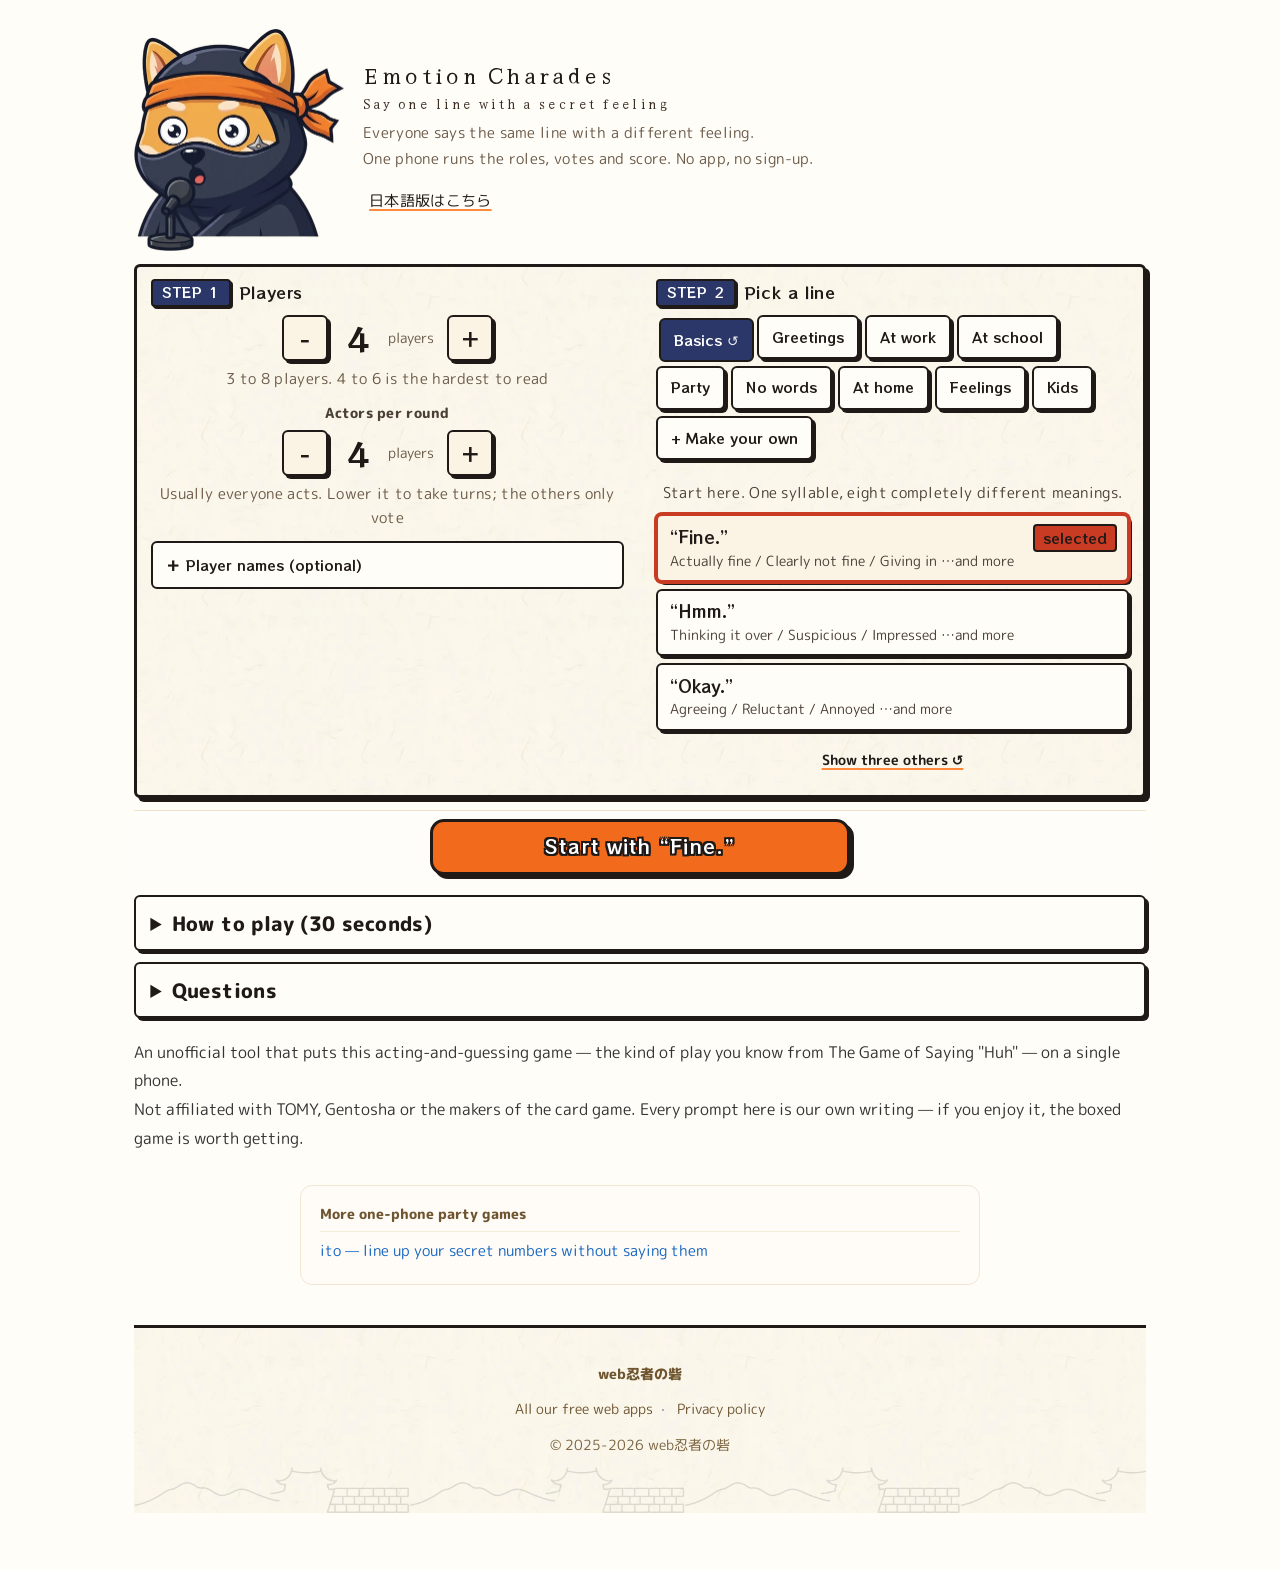
==== commit 98c2421d: "離れて遊ぶリンク（演技カード・参加・発表）の名前とお題を # の後ろへ・古い ?r= ?j= ?a= も読めて GA4 より先にアドレス欄から消す・手作りお題のFAQを正確な文に（日英） Co-Aut" ====
--- a/en/index.html
+++ b/en/index.html
@@ -33,6 +33,24 @@
 {"@context":"https://schema.org","@type":"WebApplication","name":"Emotion Charades Online","url":"https://haa.kkpwebninja.com/en/","applicationCategory":"GameApplication","operatingSystem":"Web","inLanguage":"en","offers":{"@type":"Offer","price":"0","priceCurrency":"USD"},"author":{"@type":"Organization","name":"web忍者の砦"},"publisher":{"@type":"Organization","name":"web忍者の砦","url":"https://kkpwebninja.com/"}}
 </script>
 
+<!-- 離れて遊ぶリンクの中身（名前・お題）は # の後ろに置く。# の後ろはサーバー・GA4・Referer に届かない。
+     読んだらすぐアドレス欄から消す（古い形式の ?r= ?j= ?a= も読む。GA4 より先に消す） -->
+<script>
+(function(){
+  var L = null;
+  try {
+    var m = /^#(r|j|a)=([A-Za-z0-9_\-%]+)/.exec(location.hash) || /[?&](r|j|a)=([A-Za-z0-9_\-%]+)/.exec(location.search);
+    if (m) {
+      L = { k: m[1], v: m[2] };
+      var q = location.search.replace(/([?&])(r|j|a)=[^&#]*&?/, '$1').replace(/[?&]$/, '');
+      history.replaceState(null, '', location.pathname + q);
+    }
+  } catch (e) {}
+  window.__haaLink = L;
+  // ページを開いたままで別のリンク（#r= など）を開いたときは読み直す
+  window.addEventListener('hashchange', function(){ if (/^#(r|j|a)=/.test(location.hash)) location.reload(); });
+})();
+</script>
 <!-- 運営者の確認用（?kkptest=1 でこの端末だけオン・?kkptest=0 でオフ）。オンの間は GA4 を送らずAdvertisementも読まず、スマホでも配信モードを試せる -->
 <script>
 (function(){
@@ -63,7 +81,8 @@
     gs.src = 'https://www.googletagmanager.com/gtag/js?id=G-2LM85GJN0L';
     document.head.appendChild(gs);
     gtag('js', new Date());
-    gtag('config', 'G-2LM85GJN0L');
+    // page_location に # の後ろを入れない（リンクの名前を GA4 に残さない）
+    gtag('config', 'G-2LM85GJN0L', { page_location: location.origin + location.pathname + location.search });
   }
 </script>
 <!-- 共通部品 kit（kkp-kit を kit/ にコピーしたもの）。配信モードの判定（KKit.stream）をAdvertisementより先に使うので defer なしで読む -->
@@ -80,7 +99,7 @@
   // 参加者画面は1回ぶんの役・候補・答えを見るだけで、ゲーム本体は遊べない（トップへはページを読み直して移る）
   var gs = false;
   try {
-    var m = location.search.match(/[?&](r|j|a)=([A-Za-z0-9_-]+)/), o = null;
+    var L = window.__haaLink, m = L ? [0, L.k, L.v] : null, o = null;
     if (m){
       var raw = decodeURIComponent(m[2]).replace(/-/g,'+').replace(/_/g,'/');
       o = JSON.parse(decodeURIComponent(escape(atob(raw + '==='.slice((raw.length+3)%4)))));
@@ -1442,7 +1461,7 @@
   <div class="rec-strip" id="recStrip" aria-label="直近の回の当たり外れ"></div>
 </header>
 
-<!-- 参加者画面（離れて遊ぶリンクを開いた人）。?r= 演じる人／?j= 当てる人／?a= 発表。中身はURLの中だけで、外へは送らない -->
+<!-- 参加者画面（離れて遊ぶリンクを開いた人）。#r= 演じる人／#j= 当てる人／#a= 発表。中身はURLの # の後ろだけで、サーバーには届かない -->
 <section class="guest" id="guest" aria-live="polite">
   <div id="gMain">
     <div class="g-stage k-reveal-bg">
@@ -1737,7 +1756,7 @@
     <dt>Can I use this in an English class?</dt><dd>Yes — that is what the school and greetings sets are for. It drills intonation and emotional register with real speaking time for every student, and the phone handles the admin.</dd>
     <dt>How do I run it with a whole class?</dt><dd>Split the class into groups of three to eight (four to six works best) and give each group one phone or tablet. Each group plays on its own, so every student gets speaking turns at the same time. If voting takes too long, tap "Skip voting — just reveal" and let students guess out loud.</dd>
     <dt>Is it free? Do students need an app or an account?</dt><dd>Free, with no app and no sign-up. It runs in the browser on iPhone, Android, iPad or a Chromebook. There are ads on the page.</dd>
-    <dt>Can we make our own lines?</dt><dd>Yes. Choose "+ Make your own", type the line everyone will say and one feeling per player. Roles, voting and scoring work the same way. What you type stays on this device.</dd>
+    <dt>Can we make our own lines?</dt><dd>Yes. Choose "+ Make your own", type the line everyone will say and one feeling per player. Roles, voting and scoring work the same way. What you type is saved on this device and is not sent to our server. Links you make for remote play contain the line and the names (anyone who gets the link can see them).</dd>
     <dt>How many prompts are there?</dt><dd>47 prompts with 8 ways to say each one — 376 in total. All written by us.</dd>
   </dl></div>
 </details>
@@ -2473,6 +2492,8 @@
 function castOn(){ if (/[?&]mode=stream\b/.test(location.search)) return true; try { return localStorage.getItem(CAST_KEY) !== 'off'; } catch(e){ return true; } }
 // 運営者のテスト中（?kkptest=1）だけ、作るリンクにも kkptest=1 を付ける（開いた側でもAdvertisement・GA4 を止める）。ふだんは何も付けない
 function ktq(){ return window.__kkpTest ? '&kkptest=1' : ''; }
+// 離れて遊ぶリンク。中身（名前・お題）は # の後ろに入れる（サーバー・GA4 に届かない）
+function gLink(k, v){ return location.origin + '/' + (window.__kkpTest ? '?kkptest=1' : '') + '#' + k + '=' + v; }
 function linkBase(){
   const o = {v:2, w:S.theme.word, c:S.pool.slice().sort((a,b)=>a-b).map(ai=>S.theme.acts[ai]), A:S.act.map(p=>[pName(p), p]), g:S.gid, rd:S.gno};
   // 配信モードの「配信しない」（オンライン飲み会・リモート交流など）では s を付けない＝受け取った画面は答え合わせのあとにAdvertisement（2026-10-19）
@@ -2485,16 +2506,16 @@
 function roleUrl(i, popup){
   if (popup){
     // q = 小窓に出すQRの中身（「◯◯さんに送る」と同じ ?r= の中身）
-    const po = {w:S.theme.word, n:pLabel(S.act[i]), g:S.gid, rd:S.gno}; po.az = haaMix(po, S.theme.acts[S.assign[i]]); po.q = roleUrl(i).split('?r=')[1].split('&')[0];
-    return location.origin + '/?r=' + b64e(po) + ktq();
+    const po = {w:S.theme.word, n:pLabel(S.act[i]), g:S.gid, rd:S.gno}; po.az = haaMix(po, S.theme.acts[S.assign[i]]); po.q = roleUrl(i).split('#r=')[1];
+    return gLink('r', b64e(po));
   }
   const o = linkBase(); o.n = pName(S.act[i]); o.me = i; o.az = haaMix(o, S.theme.acts[S.assign[i]]);   // 気持ちは混ぜて入れる（a のままにしない）
-  return location.origin + '/?r=' + b64e(o) + ktq();
+  return gLink('r', b64e(o));
 }
 function joinUrl(p){
   const o = linkBase(); o.n = pName(p);
   if (o.rc) o.pi = p;  // 回答コードで「だれの予想か」を分けるための番号
-  return location.origin + '/?j=' + b64e(o) + ktq();
+  return gLink('j', b64e(o));
 }
 // ===== QRで渡す（同じ部屋の人に）。QR は同梱の js/qrcode.js（qrcode-generator・MIT）を使うときだけ読み込む =====
 function loadQR(cb){
@@ -2513,7 +2534,7 @@
 function qrGive(url, who, cap, key, after, kind){
   const mark = ()=>{ S.sent = S.sent || {}; S.sent[key] = 'qr'; S.sentAny = true; if (after) after(); renderDeal(); renderAnn(); track('haa_qr_give',{kind:kind||'r', players:S.players}); };
   if (document.body.classList.contains('stream')){
-    const w = window.open(location.origin + '/?r=' + b64e({n:who.replace(/ さん.*$/,''), qk:kind||'r', q:url.split(/\?[rj]=/)[1].split('&')[0]}) + ktq(), 'haaRole', 'width=520,height=800');
+    const w = window.open(gLink('r', b64e({n:who.replace(/ さん.*$/,''), qk:kind||'r', q:url.split(/#[rj]=/)[1]})), 'haaRole', 'width=520,height=800');
     if (w){ if ((kind||'r') === 'r'){ const ri = +String(key).slice(1); S.dealNow = ri; watchPopup(w, ri); } mark(); return; }
   }
   loadQR(()=>{
@@ -2528,7 +2549,7 @@
 function annUrl(){
   const o = linkBase(); const sorted = S.pool.slice().sort((a,b)=>a-b);
   o.X = S.assign.map(ai=>sorted.indexOf(ai));
-  return location.origin + '/?a=' + b64e(o) + ktq();
+  return gLink('a', b64e(o));
 }
 // 送る：スマホは共有シート（LINE・Discordを選ぶだけ）、PCや共有が使えないときはクリップボードにコピー
 function copyText(t, ok){
@@ -3933,7 +3954,7 @@
   return c;
 }
 function gParse(text){
-  const m = String(text||'').match(/[?&](r|j|a)=([A-Za-z0-9_\-%]+)/);
+  const m = String(text||'').match(/[?&#](r|j|a)=([A-Za-z0-9_\-%]+)/);
   if (!m) return null;
   let o = null; try { o = b64d(decodeURIComponent(m[2])); } catch(e){ return {k:m[1], o:null}; }
   return {k:m[1], o:o};
@@ -4190,11 +4211,12 @@
   else KKit.toast('ポップアップを許可して、もう一度押してください', 4000);
 });
 
-// 届いたリンク（?r= 演じる人／?j= 当てる人／?a= 発表）。開いたらURLから消す
+// 届いたリンク（#r= 演じる人／#j= 当てる人／#a= 発表。古い形式の ?r= なども）。URLからは head で読んですぐ消している（window.__haaLink）
 {
-  let gk = null; ['r','j','a'].forEach(k=>{ if (!gk && Q.get(k)) gk = k; });
+  const HL = window.__haaLink;
+  let gk = HL ? HL.k : null;
   if (gk){
-    let o = null; try { o = b64d(String(Q.get(gk)).match(/^[A-Za-z0-9_-]*/)[0]); } catch(e){}
+    let o = null; try { o = b64d(decodeURIComponent(String(HL.v)).match(/^[A-Za-z0-9_-]*/)[0]); } catch(e){}
     if (gk === 'r' && o && !o.v){
       // これまでの形（10/15〜16の ?r=・配信モードの別ウィンドウ）。役だけを出して、閉じたらトップ
       $('revealWho').textContent = String(o.n||'') + ' さん';
@@ -4212,7 +4234,7 @@
         $('revealQrBtn').hidden = false;
         $('revealQrBtn').addEventListener('click', ()=>{
           $('revealQrBtn').hidden = true;
-          loadQR(()=>{ drawQR($('revealQr'), location.origin + '/?' + qk + '=' + qs + ktq()); $('revealQr').hidden = false; $('revealQrCap').hidden = false; });
+          loadQR(()=>{ drawQR($('revealQr'), gLink(qk, qs)); $('revealQr').hidden = false; $('revealQrCap').hidden = false; });
         });
         if (act){
           $('revealShow').hidden = false;
@@ -4251,7 +4273,7 @@
 // 配信から来た人への一言（参加者画面・配信モードでは出さない。閉じたらこのタブでは出さない）
 (function(){
   const box = $('fromStream'); if (!box || document.body.classList.contains('stream')) return;
-  if (/[?&](r|j|a)=/.test(location.search) || /[?&]play\b/.test(location.search)) return;
+  if (window.__haaLink || /[?&]play\b/.test(location.search)) return;
   let ref = ''; try { ref = new URL(document.referrer).hostname; } catch(e){}
   const hit = /(^|\.)(youtube\.com|youtu\.be|twitch\.tv|tiktok\.com|x\.com|t\.co|twitter\.com|nicovideo\.jp)$/.test(ref) || /[?&]from=stream\b/.test(location.search);
   if (!hit) return;
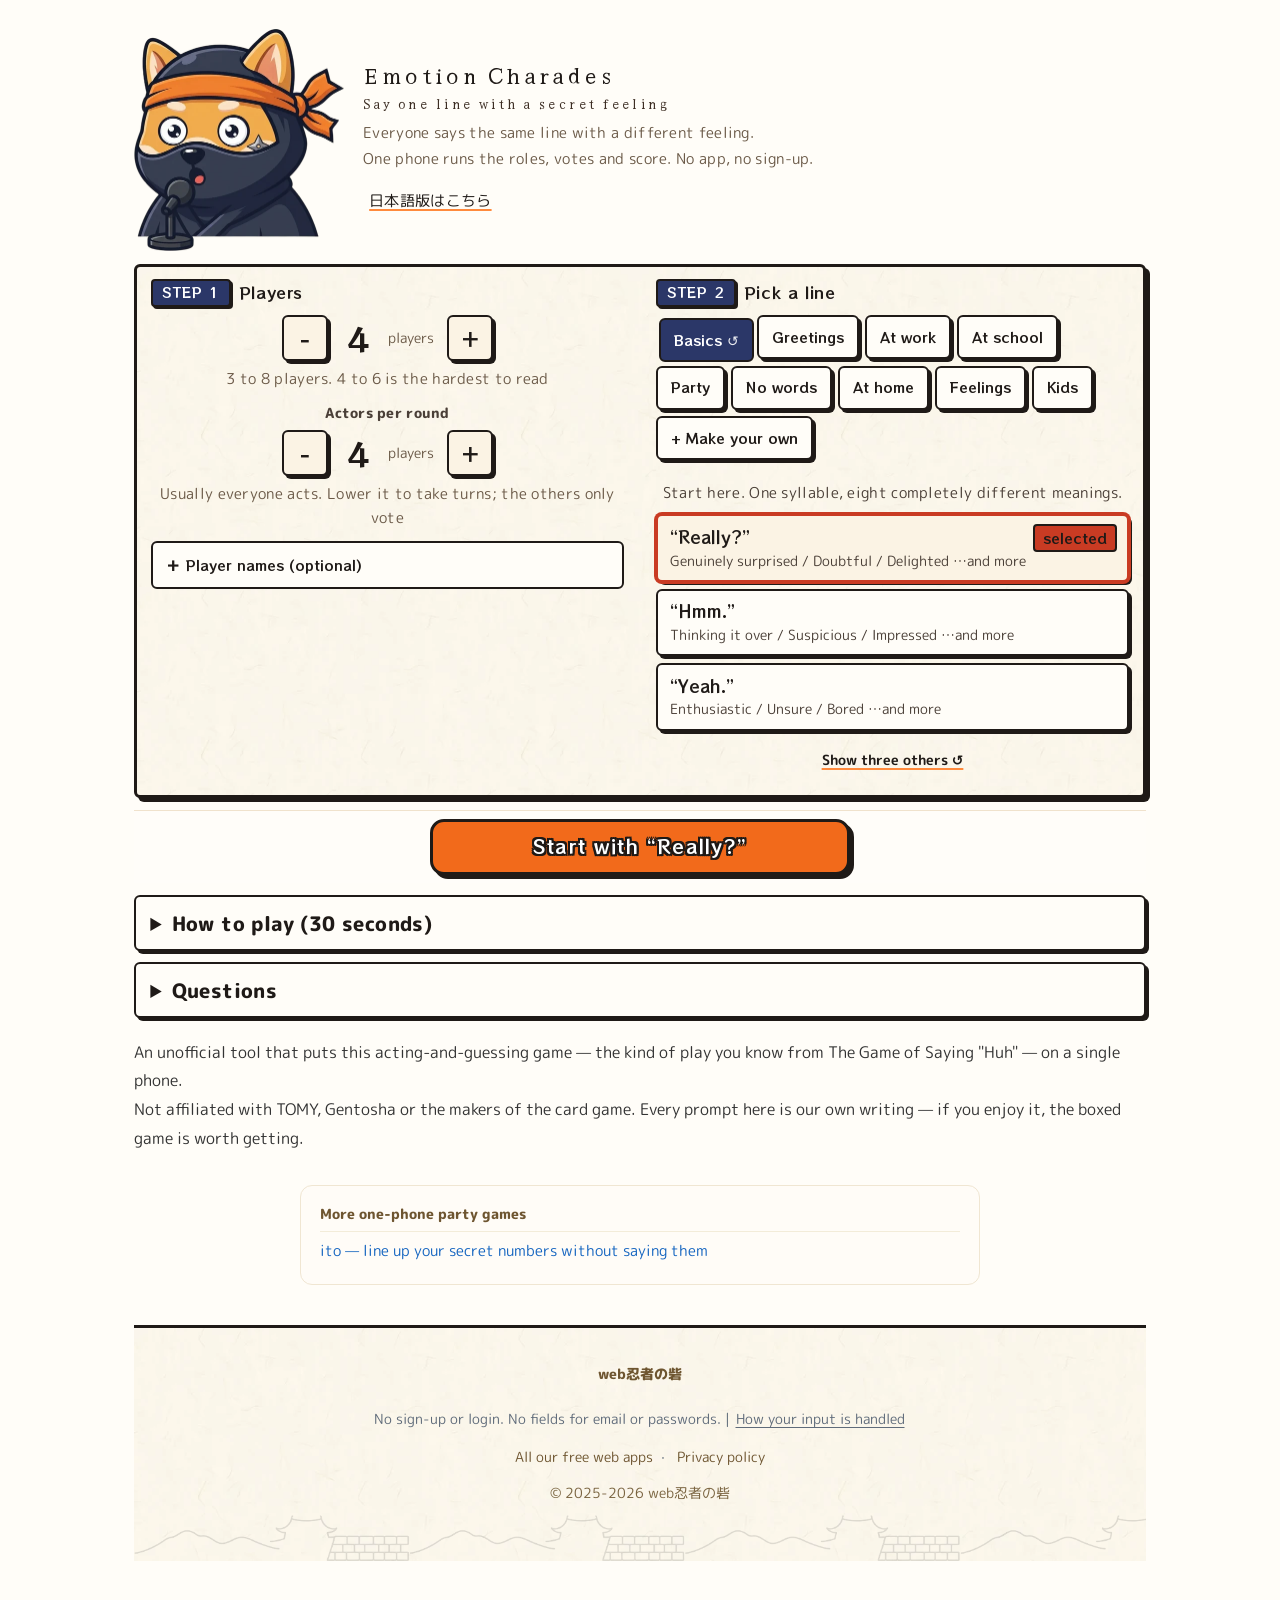
==== commit 6bd31da2: "共通フッターに「会員登録なし・メールやパスワードの入力欄なし」の1行を足す プライバシーポリシーの新しい節「入力した内容と端末への保存」へのリンクつき。  Co-Authored-By: Claude" ====
--- a/en/index.html
+++ b/en/index.html
@@ -1776,6 +1776,7 @@
 <!-- WEBNINJA_UNIFIED_FOOTER -->
 <footer style="text-align:center;padding:2rem 1rem 2.5rem;font-size:.875rem;color:#5f6b7a;line-height:2;border-top:1px solid #f0e6d2;margin-top:2.5rem;background:#fffcf7;">
   <div style="font-weight:800;color:#6e5530;font-size:.875rem;margin-bottom:0.4rem;">web忍者の砦</div>
+  <div class="kkp-anshin">No sign-up or login. No fields for email or passwords. | <a href="https://privacypolicy.kkpwebninja.com/en/#input" target="_blank" rel="noopener" style="color:inherit;text-decoration:underline;display:inline-block;padding:10px 2px;">How your input is handled</a></div>
   <div>
     <a href="https://kkpwebninja.com/" target="_blank" rel="noopener" style="color:#6e5530;text-decoration:none;margin:0 0.5rem;">All our free web apps</a>·
     <a href="https://privacypolicy.kkpwebninja.com/en/" target="_blank" rel="noopener" style="color:#6e5530;text-decoration:none;margin:0 0.5rem;">Privacy policy</a>
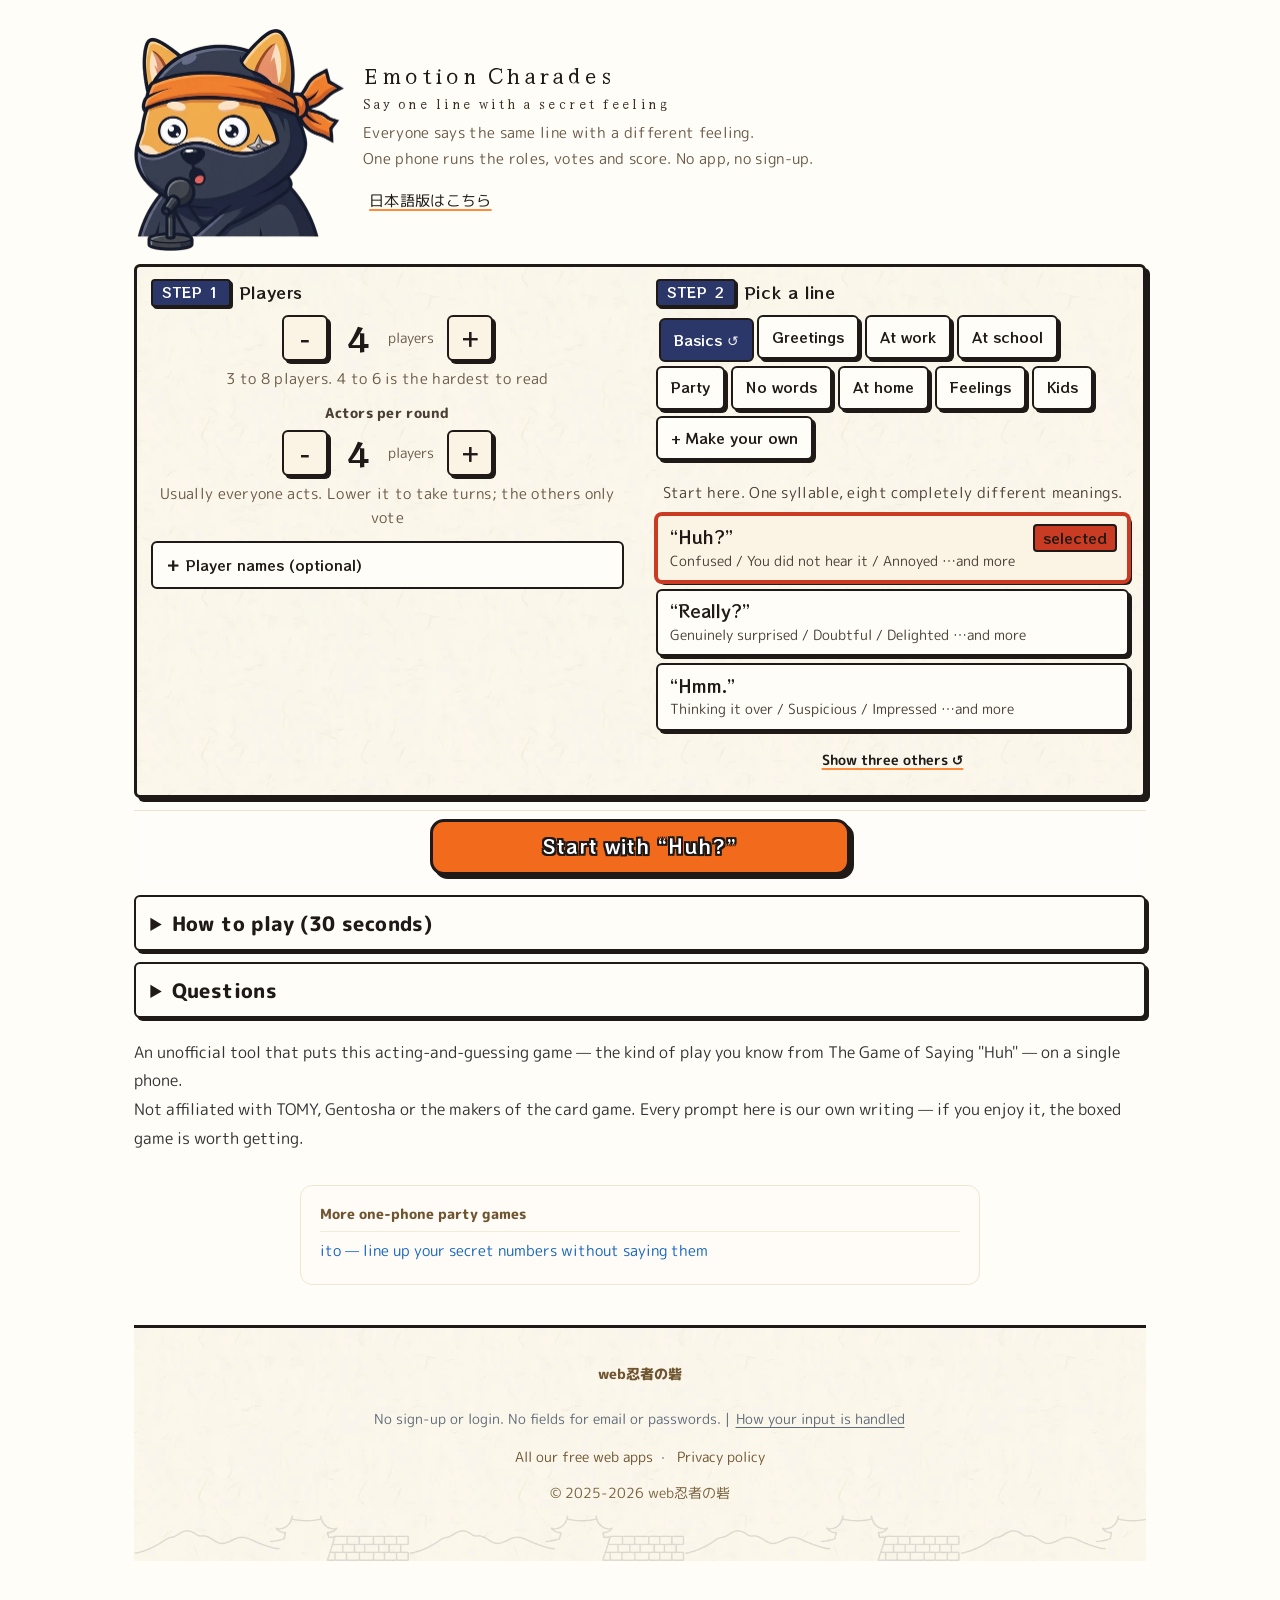
==== commit 799e4db5: "録画モードに背景の絵・看板の女の子のひとこと・しめの札を足す（kit d7b7a27） - 背景: img/rec-bg.webp（Gemini 製・文字なし・舞台の幕とマイク）を data-rec-" ====
--- a/en/index.html
+++ b/en/index.html
@@ -86,7 +86,7 @@
   }
 </script>
 <!-- 共通部品 kit（kkp-kit を kit/ にコピーしたもの）。配信モードの判定（KKit.stream）をAdvertisementより先に使うので defer なしで読む -->
-<script src="/kit/kit.js?v=3363b13"></script>
+<script src="/kit/kit.js?v=d7b7a27"></script>
 <script>KKit.stream.init({ key: 'haa-stream' });</script>
 <!-- 配信モード（Advertisementなし）のときは AdSense を読み込まない。切り替えたときはページを読み直す -->
 <script>
@@ -136,7 +136,7 @@
 <!-- k-fonts:start -->
 <link href="https://fonts.googleapis.com/css2?family=Yuji+Syuku&family=RocknRoll+One&display=swap&text=0123456789EPQRST%E2%86%92%E2%86%B6%E2%86%BA%E2%88%92%E2%91%A0%E2%91%A1%E2%91%A2%E2%91%A3%E2%91%A4%E2%91%A5%E2%91%A6%E2%91%A7%E3%80%81%E3%80%82%E3%80%8C%E3%80%8D%E3%81%81%E3%81%82%E3%81%84%E3%81%86%E3%81%87%E3%81%88%E3%81%8A%E3%81%8B%E3%81%8C%E3%81%8D%E3%81%8F%E3%81%90%E3%81%91%E3%81%92%E3%81%93%E3%81%94%E3%81%95%E3%81%96%E3%81%97%E3%81%98%E3%81%99%E3%81%9A%E3%81%9B%E3%81%9D%E3%81%9E%E3%81%9F%E3%81%A0%E3%81%A1%E3%81%A3%E3%81%A4%E3%81%A5%E3%81%A6%E3%81%A7%E3%81%A8%E3%81%A9%E3%81%AA%E3%81%AB%E3%81%AD%E3%81%AE%E3%81%AF%E3%81%B0%E3%81%B1%E3%81%B2%E3%81%B3%E3%81%B5%E3%81%B6%E3%81%B8%E3%81%B9%E3%81%BB%E3%81%BC%E3%81%BE%E3%81%BF%E3%82%80%E3%82%81%E3%82%82%E3%82%83%E3%82%84%E3%82%85%E3%82%86%E3%82%87%E3%82%88%E3%82%89%E3%82%8A%E3%82%8B%E3%82%8C%E3%82%8D%E3%82%8F%E3%82%92%E3%82%93%E3%82%A2%E3%82%A4%E3%82%AB%E3%82%AD%E3%82%AF%E3%82%B1%E3%82%B2%E3%82%B3%E3%82%B4%E3%82%B5%E3%82%B9%E3%82%BC%E3%82%BF%E3%83%83%E3%83%86%E3%83%88%E3%83%89%E3%83%8A%E3%83%93%E3%83%94%E3%83%97%E3%83%9E%E3%83%A0%E3%83%A1%E3%83%A4%E3%83%A9%E3%83%AA%E3%83%AC%E3%83%B3%E3%83%BB%E3%83%BC%E4%B8%80%E4%B8%88%E4%B8%8A%E4%B8%8B%E4%B8%96%E4%B8%AD%E4%BA%86%E4%BA%8B%E4%BA%8C%E4%BA%BA%E4%BB%8A%E4%BB%95%E4%BB%BB%E4%BC%9A%E4%BD%9C%E4%BD%BF%E4%BF%A1%E5%85%88%E5%85%A5%E5%85%A8%E5%87%BA%E5%88%86%E5%8B%95%E5%8B%9D%E5%8F%A3%E5%8F%B7%E5%90%88%E5%90%8C%E5%90%8D%E5%91%8A%E5%93%81%E5%93%A1%E5%95%8F%E5%9B%9E%E5%A3%B0%E5%A4%A7%E5%A4%A9%E5%A4%AB%E5%A4%B1%E5%A7%8B%E5%AD%90%E5%AD%A6%E5%AE%9A%E5%AE%9F%E5%AE%B6%E5%AF%9D%E5%B1%8A%E5%B1%8B%E5%B8%B0%E5%B9%B3%E5%B9%B4%E5%B9%B9%E5%BA%83%E5%BA%A6%E5%BD%93%E5%BD%B9%E5%BF%98%E6%80%9D%E6%81%AF%E6%83%85%E6%84%8F%E6%84%9F%E6%88%90%E6%88%BB%E6%89%8B%E6%89%8D%E6%89%BF%E6%8A%95%E6%8A%9E%E6%8A%BC%E6%8C%81%E6%8C%AF%E6%95%B0%E6%96%B0%E6%96%B9%E6%97%8F%E6%97%A5%E6%97%A9%E6%99%AF%E6%9B%B8%E6%9C%88%E6%9C%AB%E6%9C%AC%E6%9D%A5%E6%9D%AF%E6%A0%A1%E6%A4%9C%E6%AC%A1%E6%AD%A3%E6%B0%97%E6%B3%81%E6%B6%88%E6%B8%88%E6%B8%A1%E6%B8%AC%E6%BC%94%E7%84%A1%E7%8E%89%E7%94%9F%E7%94%B3%E7%94%BB%E7%95%AA%E7%96%B2%E7%99%BA%E7%9B%AE%E7%9C%81%E7%9C%89%E7%9F%A5%E7%A2%BA%E7%A4%BC%E7%A5%9E%E7%A5%A8%E7%A7%92%E7%AB%AF%E7%AC%91%E7%AD%94%E7%B5%82%E7%B6%9A%E7%B8%BE%E8%80%85%E8%81%9E%E8%81%B4%E8%87%AA%E8%91%89%E8%A1%8C%E8%A1%A8%E8%A6%8B%E8%A6%96%E8%A6%9A%E8%A7%A3%E8%A8%80%E8%A8%88%E8%A8%8E%E8%A8%AD%E8%A8%B3%E8%A9%B1%E8%AA%8D%E8%AA%AD%E8%B2%A0%E8%B2%B8%E8%B2%BC%E8%B3%AA%E9%81%8A%E9%81%B8%E9%83%A8%E9%85%8D%E9%96%89%E9%96%8B%E9%99%A4%E9%9B%A3%E9%9B%BB%E9%9D%A2%E9%A0%86%E9%A1%8C%E9%A1%98%E9%A3%B2%E9%A6%96%E9%BC%BB%EF%BC%81%EF%BC%88%EF%BC%89%EF%BC%8B%EF%BC%9F" rel="stylesheet">
 <!-- k-fonts:end -->
-<link rel="stylesheet" href="/kit/kit.css?v=3363b13">
+<link rel="stylesheet" href="/kit/kit.css?v=d7b7a27">
 <style>
 :root{
   --orange:#ff8a3d; --orange-d:#a8501a; --cream:#fff8f0; --paper:#fffdf9;
--- a/kit/kit.css
+++ b/kit/kit.css
@@ -877,3 +877,28 @@
 .k-rec-guide .r{right:0;top:var(--k-rec-top);bottom:var(--k-rec-bottom);width:var(--k-rec-right)}
 @media (prefers-reduced-motion:reduce){.k-rec-title{animation:k-rec-title-still 1.8s step-end forwards}}
 @keyframes k-rec-title-still{0%,99%{opacity:1}100%{opacity:0}}
+
+/* ===== 録画モードの見せ方（2026-11-28〜）: 背景の絵・女の子のひとこと・しめの札 =====
+   背景: <div class="k-rec-stage" data-rec-bg="img/rec-bg.webp"> と書くと、kit.js が --k-rec-bg に入れる。
+         絵は上14%・下20%（インスタに隠れる所）にそのまま見え、まん中は生成りの幕で薄めて字を読みやすくする。
+         絵は画像のAI（Gemini）に描いてもらう。文字・数字・ロゴなし・縦9:16・まん中は空けてもらう。
+   KKit.rec.cheer(枠, { pose:'clap'|'wow'|'wave'|'guts', say:'ぴったり！', ms }) 看板の女の子が左下から出てひとこと（既定2.4秒）
+   KKit.rec.end(枠, { name, sub, url })  しめの札（サイト名・ひとこと・URL・無料登録なし）。押すと消える */
+html[data-k-rec] .k-rec-stage[data-rec-bg]{background:var(--k-kinari) var(--k-rec-bg) center/cover no-repeat}
+html[data-k-rec] .k-rec-stage[data-rec-bg]::before{content:"";position:absolute;left:0;right:0;top:var(--k-rec-top);bottom:var(--k-rec-bottom);background:linear-gradient(to bottom,rgba(255,247,232,.55),rgba(255,247,232,.93) 7%,rgba(255,247,232,.93) 93%,rgba(255,247,232,.55));pointer-events:none;z-index:0}
+html[data-k-rec] .k-rec-stage[data-rec-bg]>*:not(.k-rec-cheer):not(.k-rec-end):not(.k-rec-title):not(.k-rec-guide){z-index:1}
+.k-rec-cheer{position:absolute;left:var(--k-rec-side);bottom:calc(var(--k-rec-bottom) + 1cqh);z-index:40;display:flex;align-items:flex-end;gap:1cqw;pointer-events:none;animation:k-rec-cheer var(--k-rec-cheer-ms,2.4s) ease-out forwards}
+.k-rec-cheer i{display:block;width:26cqw;aspect-ratio:240/298;background:url(img/rec-girl-clap.webp) bottom/contain no-repeat;filter:drop-shadow(0 .4cqh 0 rgba(31,26,23,.25))}
+.k-rec-cheer[data-pose="wow"] i{aspect-ratio:240/256;background-image:url(img/rec-girl-wow.webp)}
+.k-rec-cheer[data-pose="wave"] i{aspect-ratio:240/395;background-image:url(img/rec-girl-wave.webp)}
+.k-rec-cheer[data-pose="guts"] i{aspect-ratio:240/278;background-image:url(img/rec-girl-guts.webp)}
+.k-rec-cheer b{margin-bottom:14cqw;padding:1.2cqh 3.2cqw;border:3px solid var(--k-sumi);border-radius:4cqw 4cqw 4cqw 0;background:#fff;font-family:var(--k-bold,"RocknRoll One",sans-serif);font-weight:400;font-size:6.2cqw;line-height:1.2;color:var(--k-sumi);white-space:nowrap;box-shadow:0 .5cqh 0 var(--k-orange,#e8742a)}
+@keyframes k-rec-cheer{0%{opacity:0;transform:translateY(12cqh)}12%{opacity:1;transform:translateY(-1cqh)}18%{transform:translateY(0)}85%{opacity:1;transform:translateY(0)}100%{opacity:0;transform:translateY(4cqh)}}
+.k-rec-end{position:absolute;inset:0;z-index:60;display:flex;flex-direction:column;align-items:center;justify-content:center;gap:1.6cqh;padding:var(--k-rec-top) var(--k-rec-right) var(--k-rec-bottom) var(--k-rec-side);box-sizing:border-box;background:rgba(31,26,23,.86);text-align:center;cursor:pointer;animation:k-rec-end .5s ease-out both}
+.k-rec-end i{display:block;width:30cqw;aspect-ratio:240/395;background:url(img/rec-girl-wave.webp) bottom/contain no-repeat}
+.k-rec-end b{font-family:var(--k-bold,"RocknRoll One",sans-serif);font-weight:400;font-size:8.6cqw;line-height:1.15;color:#ffd27a;text-shadow:var(--k-rec-out)}
+.k-rec-end span{font-size:4.6cqw;font-weight:800;color:#fff;line-height:1.4}
+.k-rec-end u{display:inline-block;margin-top:.6cqh;padding:1cqh 4cqw;border-radius:99px;background:#fff;color:var(--k-sumi);font-size:4.6cqw;font-weight:800;text-decoration:none}
+.k-rec-end small{font-size:3.6cqw;font-weight:700;color:#f3e6cf}
+@keyframes k-rec-end{from{opacity:0}to{opacity:1}}
+@media (prefers-reduced-motion:reduce){.k-rec-cheer{animation:k-rec-title-still var(--k-rec-cheer-ms,2.4s) step-end forwards}.k-rec-end{animation:none}}
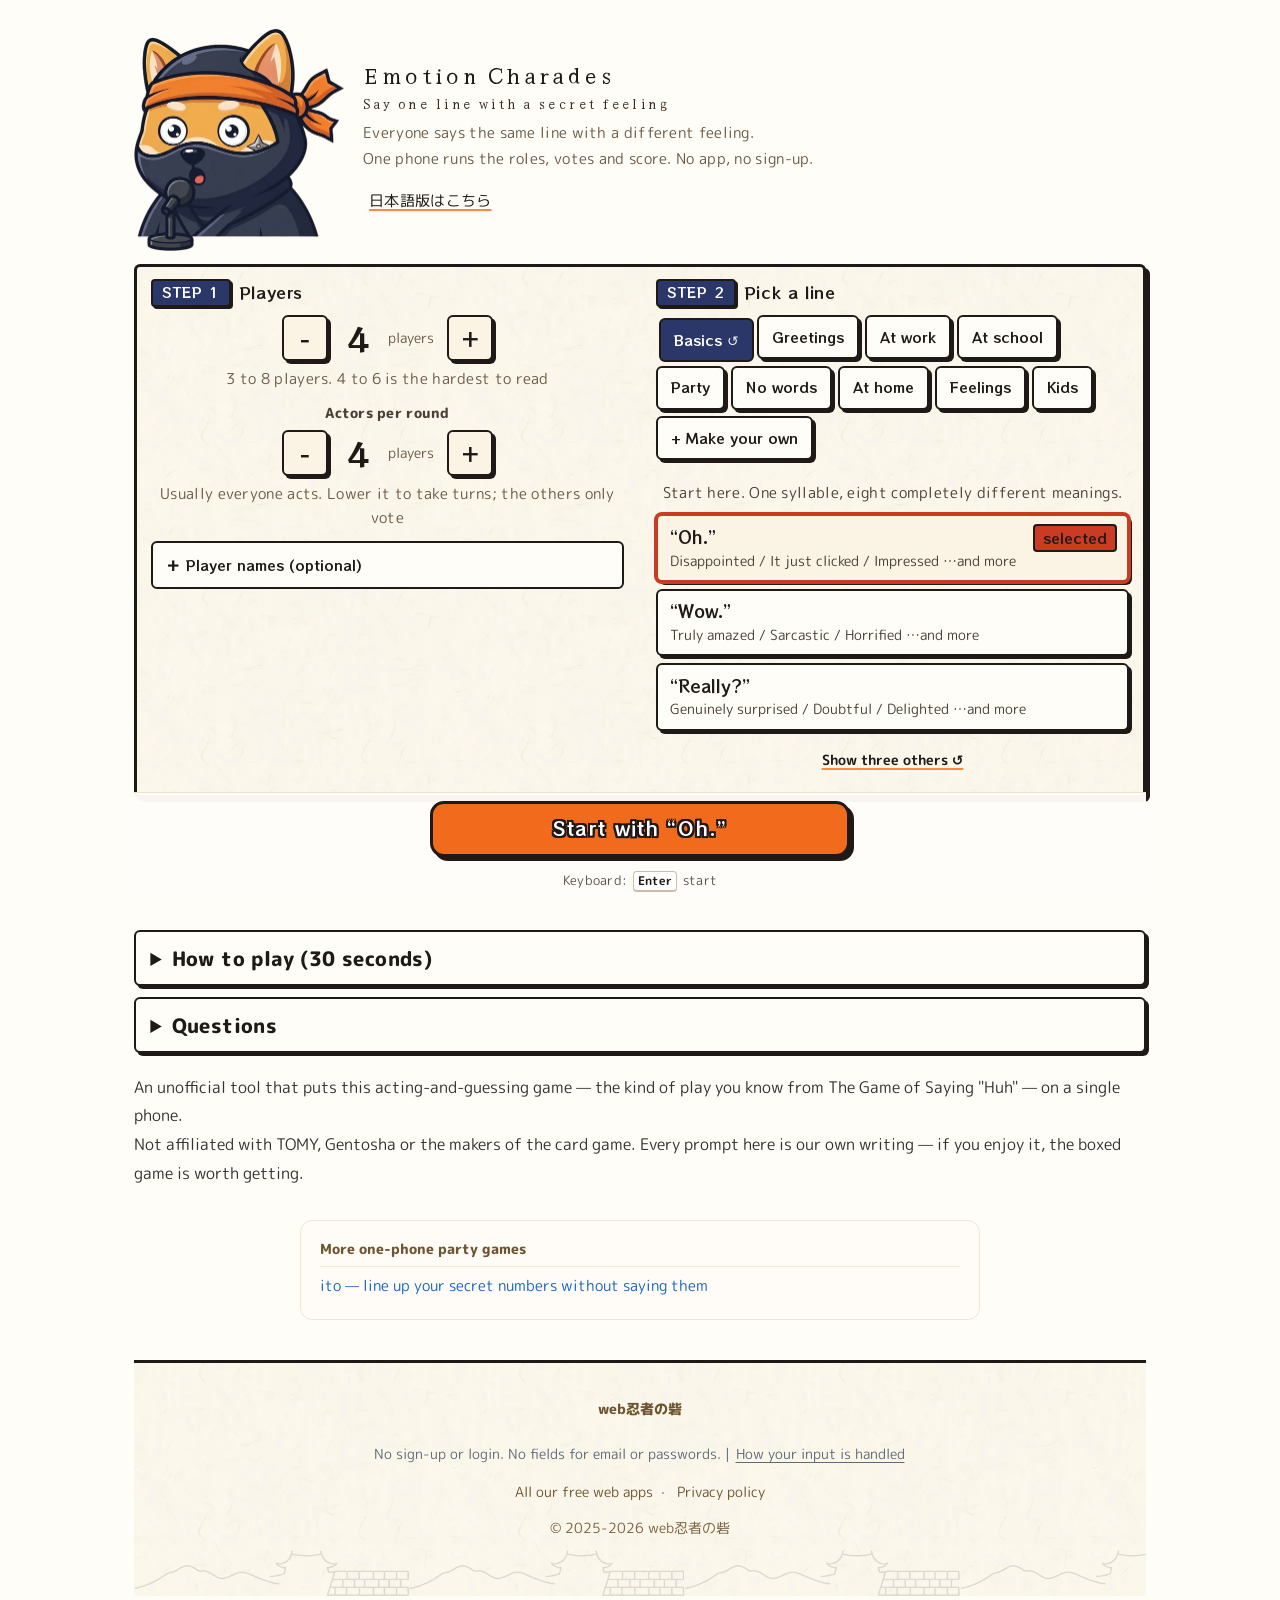
==== commit ea2f4ee6: "はぁ: 陣取りブロックと同じ直し。押したら鳴る音（既定オフ・端末に記憶）・人ごとの色の丸と帯・キーボード操作と案内（パソコン）・パソコン横長の投票は3列（投票の進み／投票／これまでの得点）・役を見るカ" ====
--- a/en/index.html
+++ b/en/index.html
@@ -1435,6 +1435,87 @@
   body:not(.stream):not(.gmode) #step-deal .deal-grid{max-width:760px;margin-left:auto;margin-right:auto}
   body:not(.stream):not(.gmode) #step-vote>*{max-width:640px;margin-left:auto;margin-right:auto}
 }
+/* ===== 2026-11-28 陣取りブロックと同じ直し: 音の切り替え・人ごとの色・キーボードの案内・パソコンとタブレットの広さを使う ===== */
+/* 音（上の帯の右・はじめは「音なし」）。配信モードは設定の「効果音」を使うので出さない */
+.hb-snd{flex:none;margin-left:auto;display:inline-flex;align-items:center;gap:4px;min-height:44px;padding:0 10px;font-family:inherit;font-size:13px;font-weight:700;border:1.5px solid #d9cbb5;background:#fff;color:#6e6153;border-radius:22px;cursor:pointer;align-self:center}
+.hb-snd .w{opacity:.25}
+.hb-snd[aria-pressed=true]{border-color:var(--orange);color:var(--orange-d);background:#fff4ea}
+.hb-snd[aria-pressed=true] .w{opacity:1}
+.hbar .hb-step{order:2}.hbar .hb-snd{order:3;margin-left:.4rem}
+body.stream .hb-snd,body.gmode .hb-snd{display:none}
+/* 人ごとの色の丸（名前の前） */
+.p-dot{display:inline-block;width:.78em;height:.78em;border-radius:50%;margin:0 .32em .06em 0;vertical-align:middle;box-shadow:0 0 0 2px #fff,0 0 0 3px rgba(31,26,23,.25);flex:none}
+.stage .p-dot,.reveal .p-dot{box-shadow:0 0 0 2px rgba(255,255,255,.85)}
+.turn-box{position:relative;padding-left:1.15rem}
+.turn-box::before{content:"";position:absolute;left:0;top:0;bottom:0;width:8px;border-radius:4px 0 0 4px;background:var(--pc,var(--orange))}
+.turn-now .p-dot{width:1em;height:1em}
+.turn-row .act{display:flex;align-items:center}
+body:not(.stream) #step-vote .stage.sm::after{content:"";position:absolute;left:0;right:0;top:0;height:7px;background:var(--pc,transparent)}
+/* 得点: スマホ幅とタブレット縦（2列の右側）では棒を名前の下に（横に並べると棒が消え、内訳が3行に折れていた） */
+@media (max-width:559px), (min-width:768px) and (max-width:1023px){
+  body:not(.stream) .score .sr{grid-template-columns:2.6rem minmax(0,1fr) 3.2rem;row-gap:.2rem}
+  body:not(.stream) .score .sr .sr-rk{grid-row:1 / 3}
+  body:not(.stream) .score .sr>b{grid-column:3;grid-row:1 / 3}
+  body:not(.stream) .score .sr .sr-bar{grid-column:2;grid-row:2}
+}
+/* キーボードの案内（マウスのあるパソコンだけ） */
+.kb-hint{display:none;margin:6px auto 0;font-size:13px;color:#5b5047;line-height:1.5;text-align:center}
+.kb-hint kbd{display:inline-block;min-width:1.6em;padding:0 .35em;margin:0 .1em;border:1px solid #cdbda4;border-bottom-width:2px;border-radius:4px;background:#fff;font:inherit;font-weight:700;font-size:12px;line-height:1.5;color:#1f1a17}
+@media (hover:hover) and (pointer:fine){body:not(.stream):not(.gmode) .kb-hint:not([hidden]){display:block}}
+/* 役を見るカード: タブレット・パソコンでは大きく、真ん中に（左に小さく寄っていた） */
+@media (min-width:700px){
+  body:not(.stream):not(.gmode) #step-deal .deal-grid{grid-template-columns:repeat(auto-fit,minmax(112px,134px));justify-content:center;gap:.65rem}
+  body:not(.stream):not(.gmode) #step-deal .deal-card .n{font-size:2.2rem}
+  body:not(.stream):not(.gmode) #step-deal .deal-card .who{font-size:1rem}
+}
+/* 役を見る画面: タブレット・パソコンでは大きく（広い画面の真ん中に小さく出ていた） */
+@media (min-width:700px){
+  body:not(.stream) .reveal .who{font-size:1.35rem}
+  body:not(.stream) .reveal .word{font-size:1.4rem}
+  body:not(.stream) .reveal .act{font-size:2.2rem;padding:1.3rem 2rem;max-width:36rem}
+  body:not(.stream) .reveal .act-tip{font-size:1.05rem;max-width:32rem}
+  body:not(.stream) .reveal .warn{font-size:1rem}
+  body:not(.stream) .reveal .btn-w{font-size:1.15rem;min-height:56px;padding:0 2.2rem}
+}
+/* 「リスナーはコメントで」の1行は配信の話なので、同じ部屋で遊ぶ画面（ふだんのモード）では出さない */
+body:not(.stream) .stream-note{display:none}
+/* 名演技賞が同点で何人も並ぶとき、名前の途中で折り返さない */
+.mvp-n .nw{display:inline-block}
+/* スマホの配る画面: 人ごとの「◯◯さんに送る」「QRで渡す」は「離れた人に送る」1つに畳む（押すと今までの送り方が出る） */
+.deal-remote-btn{display:none}
+@media (max-width:559px){
+  body:not(.stream):not(.gmode) .deal-remote-btn{display:block;width:100%;min-height:48px;margin:.7rem 0 0;border:1.5px solid var(--line);border-radius:8px;background:#fff;font:inherit;font-size:15px;font-weight:700;color:var(--ink);cursor:pointer}
+  body:not(.stream):not(.gmode) .deal-remote-btn[aria-expanded=true]{border-color:var(--orange);color:var(--orange-d);background:#fff4ea}
+  body:not(.stream):not(.gmode) #step-deal:not(.remote-open) :is(.deal-link,.deal-qr,.deal-remote){display:none}
+}
+/* タブレット縦（768〜1023px）の答え合わせも2列（左に答え、右に名演技・得点）。得点表が下に外れていた */
+@media (min-width:768px) and (max-width:1023px){
+  body:not(.stream):not(.gmode) .res-pair{display:grid;grid-template-columns:minmax(0,1fr) minmax(0,1fr);column-gap:16px;align-items:start}
+  body:not(.stream):not(.gmode) .res-pair .ans-grid:not(.one){grid-template-columns:1fr}
+  body:not(.stream):not(.gmode) .res-pair .win-pic{width:100px}
+  body:not(.stream):not(.gmode) .score .sr{grid-template-columns:2.3rem minmax(0,1fr) 2.8rem;column-gap:.4rem}
+  body:not(.stream):not(.gmode) .score .sr .sr-hit{font-size:13px;white-space:nowrap;overflow:hidden;text-overflow:ellipsis}
+}
+/* Advertisementが見えている間は「ホーム画面に追加」の帯を隠す（Advertisementにかぶせない） */
+body.ad-in-view #haaInstall{visibility:hidden;pointer-events:none}
+/* パソコン横長（1024px以上）の投票: 左に「投票の進み」、真ん中に投票、右に「これまでの得点」 */
+.vote-side,.vote-score{display:none}
+@media (min-width:1024px){
+  body:not(.stream):not(.gmode) #step-vote:not(.hidden){display:grid;grid-template-columns:minmax(0,1fr) minmax(0,600px) minmax(0,1fr);column-gap:24px;align-items:start}
+  body:not(.stream):not(.gmode) #step-vote>*{grid-column:2;max-width:none;margin-left:0;margin-right:0}
+  body:not(.stream):not(.gmode) #step-vote>.vote-side:not([hidden]),body:not(.stream):not(.gmode) #step-vote>.vote-score:not([hidden]){display:block;grid-row:1 / span 12;align-self:start;margin-top:2.4rem;padding:.6rem .7rem;border:1.5px solid var(--line);border-radius:8px;background:#fffdf8;font-size:15px}
+  body:not(.stream):not(.gmode) #step-vote>.vote-side{grid-column:1}
+  body:not(.stream):not(.gmode) #step-vote>.vote-score{grid-column:3}
+  .vote-side .vs-h,.vote-score .vs-h{margin:0 0 .35rem;font-size:14px;font-weight:800;color:var(--muted)}
+  .vote-side ul,.vote-score ul{list-style:none;margin:0;padding:0}
+  .vote-side li,.vote-score li{display:flex;align-items:center;gap:.2rem;min-height:32px;padding:0 .3rem;border-radius:6px}
+  .vote-side .vs-n,.vote-score .vs-n{flex:1;min-width:0;overflow:hidden;text-overflow:ellipsis;white-space:nowrap;font-weight:700}
+  .vote-side .vs-c,.vote-score .vs-c{flex:none;font-weight:800;color:var(--muted);font-variant-numeric:tabular-nums}
+  .vote-side li.cur{background:#fff3e2;box-shadow:inset 4px 0 0 var(--orange)}
+  .vote-side li.cur .vs-c{color:var(--orange-d)}
+  .vote-side li.done .vs-n{color:var(--muted);font-weight:500}
+  .vote-score .vs-c{color:var(--orange-d)}
+}
 </style>
 <style id="en-hide">
 /* 英語版では出さない：配信モード・離れて遊ぶリンク・市販版（日本の商品）・振り返りの記録・はじめての方へ・配信から来た人への一言 */
@@ -1455,7 +1536,8 @@
     </div>
   </div>
   <!-- 遊んでいる間だけ出す帯。配信に映ったときにサイト名が読める。右は進み具合 -->
-  <div class="hbar"><span class="hb-name">Emotion Charades</span><span class="hb-url">haa.kkpwebninja.com</span><span class="hb-step" id="hbStep"></span></div>
+  <div class="hbar"><span class="hb-name">Emotion Charades</span><span class="hb-url">haa.kkpwebninja.com</span><span class="hb-step" id="hbStep"></span><button type="button" class="hb-snd" id="sndBtn" aria-pressed="false" aria-label="Sound"><svg viewBox="0 0 24 24" width="18" height="18" aria-hidden="true"><path d="M4 9h4l5-4v14l-5-4H4z" fill="currentColor"/><path class="w" d="M16 8.5a5 5 0 0 1 0 7M18.5 6a8.5 8.5 0 0 1 0 12" stroke="currentColor" stroke-width="2" fill="none" stroke-linecap="round"/></svg><span class="t">Sound off</span></button></div>
+  <p class="kb-hint" id="kbHint" hidden></p>
   <p class="now-actor" id="nowActor" hidden aria-live="polite"></p>
   <!-- 配信モードだけ：直近の回の○×（答え合わせのたびに右から入る）。記録は端末内の haa-log から -->
   <div class="rec-strip" id="recStrip" aria-label="直近の回の当たり外れ"></div>
@@ -1635,6 +1717,7 @@
   <!-- 配信モードだけ：配る場面を配信に映したとき、視聴者にも「いま何をしているか」が分かるように（名前と確認の印だけ。だれがどの気持ちかは出さない） -->
   <div class="deal-scroll" id="dealScroll" hidden aria-live="polite"></div>
   <div class="deal-grid" id="dealGrid"></div>
+  <button type="button" class="deal-remote-btn" id="dealRemoteBtn" aria-expanded="false">Send to someone far away (link / QR)</button>
   <div class="join-box" id="joinBox" hidden></div>
   <!-- 配信モードで離れた人がいる回だけ：当てる人に送る参加リンクを、進行役メニューの外に1行で出す（2026-10-20 案C）。開くと #joinBox をここへ移して使う。参加リンクに答えは入っていない -->
   <details class="k-fold join-menu" id="joinMenu" hidden><summary id="joinSum"></summary></details>
@@ -2037,6 +2120,8 @@
 function esc(t){ return String(t).replace(/[&<>"']/g, ch=>({'&':'&amp;','<':'&lt;','>':'&gt;','"':'&quot;',"'":'&#39;'}[ch])); }
 function pName(i){ const n = (S.names[i]||'').trim(); return n || COLORS[i%COLORS.length].n; }
 function pLabel(i){ return (S.names[i]||'').trim() ? pName(i) : 'Player '+(i+1)+' · '+pName(i); }
+// 2026-11-28 人ごとの色の丸（名前の前）。番・投票・得点のどこでも同じ色で、誰のことかがひと目で分かる
+function pDot(i){ return '<i class="p-dot" style="background:'+COLORS[i%COLORS.length].bg+'" aria-hidden="true"></i>'; }
 function renderNames(){
   const g = $('namesGrid'); if (!g) return; g.innerHTML = '';
   for (let i=0;i<S.players;i++){
@@ -2616,7 +2701,7 @@
     }
     // ポップアップが止められたときは、いつもの画面で出す（配信では映像を隠してもらう）
   }
-  $('revealWho').textContent = pLabel(S.act[i]);
+  $('revealWho').innerHTML = pDot(S.act[i])+esc(pLabel(S.act[i]));
   $('revealWordLine').textContent = 'Your line: \u201c'+S.theme.word+'\u201d';
   $('revealAct').textContent = S.theme.acts[S.assign[i]];
   setActTip();
@@ -2634,6 +2719,7 @@
   }
   $('reveal').classList.add('show');
   $('reveal').dataset.i = i;
+  sfx('flip');
 }
 // 受け取った演技カードは、タップするまで隠す（配信に映っても見えない）。もう一度タップで隠す
 $('revealAct').addEventListener('click', ()=>{
@@ -2654,6 +2740,7 @@
   S.seen[i] = true;
   if (S.dealNow === i) S.dealNow = -1;
   $('reveal').classList.remove('show');
+  sfx('close');
   renderDeal();
 });
 
@@ -2744,7 +2831,7 @@
     const p = S.act[j];
     const row = document.createElement('div');
     row.className='res-row turn-row';
-    row.innerHTML = '<span class="nm">#'+(n+1)+'</span><span class="act">'+esc(pLabel(p))+'</span>';
+    row.innerHTML = '<span class="nm">#'+(n+1)+'</span><span class="act">'+pDot(p)+esc(pLabel(p))+'</span>';
     w.appendChild(row);
   });
   renderTurn();
@@ -2753,13 +2840,14 @@
   const tb = $('turnBox'); if (!tb || !S.order) return;
   const n = Math.min(S.turn||0, S.k-1), last = n >= S.k-1;
   const nm = j=>esc(pName(S.act[S.order[j]]));
-  tb.innerHTML = '<p class="turn-now">Now: <b>'+nm(n)+'</b><small>'+(n+1)+'/'+S.k+'</small></p>'
+  const pn = S.act[S.order[n]]; tb.style.setProperty('--pc', COLORS[pn%COLORS.length].bg);
+  tb.innerHTML = '<p class="turn-now">'+pDot(pn)+'Now: <b>'+nm(n)+'</b><small>'+(n+1)+'/'+S.k+'</small></p>'
     + (last ? '<p class="turn-last">Last one. When they are done, tap the button below</p>'
             : '<button type="button" class="btn-sub turn-next" id="turnNext">Next: '+nm(n+1)+'</button>')
     + (n > 0 ? '<button type="button" class="turn-back" id="turnBack">↶ Back one</button>' : '');
   $('performList').querySelectorAll('.turn-row').forEach((r,k)=>{ r.classList.toggle('cur', k === n); r.classList.toggle('done', k < n); });
-  const nx = $('turnNext'); if (nx) nx.addEventListener('click', ()=>{ S.turn = n+1; renderTurn(); });
-  const bk = $('turnBack'); if (bk) bk.addEventListener('click', ()=>{ S.turn = n-1; renderTurn(); });
+  const nx = $('turnNext'); if (nx) nx.addEventListener('click', ()=>{ S.turn = n+1; renderTurn(); sfx('tap'); });
+  const bk = $('turnBack'); if (bk) bk.addEventListener('click', ()=>{ S.turn = n-1; renderTurn(); sfx('tap'); });
 }
 $('toVote').addEventListener('click', ()=>{ S.voter=0; S.target=-1; nextVote(); show('vote'); });
 // 投票は人数×(人数−1)回スマホを回す（6人で30回）。そこで止まる人が多いので、口で当て合って答えだけ見る道を用意する
@@ -2789,11 +2877,12 @@
 function renderVote(){
   setTimeout(()=>pushView(), 0);
   $('voteGrid').hidden = !useGrid(); $('voteList').hidden = useGrid(); if (!useGrid()) $('voteLegend').hidden = true;
-  if (useGrid()) return renderVoteGrid();
+  if (useGrid()){ voteSideRender(); return renderVoteGrid(); }
   const vw = $('voteWho'); if (vw){ vw.classList.remove('swap'); void vw.offsetWidth; vw.classList.add('swap'); }
   if (STREAM_MQ.matches) $('voteHint').innerHTML = '離れた人の答えは、聞いて代わりに押してください。<br>視聴者のみなさんはコメントで。';
-  $('voteWho').textContent = pLabel(S.voter)+', your turn';
-  $('voteTarget').innerHTML = 'How did <b>'+esc(pLabel(S.act[S.target]))+'</b> feel?';
+  $('voteWho').innerHTML = pDot(S.voter)+esc(pLabel(S.voter))+', your turn';
+  $('voteTarget').innerHTML = 'How did '+pDot(S.act[S.target])+'<b>'+esc(pLabel(S.act[S.target]))+'</b> feel?';
+  const vst = $('voteWho').closest('.stage'); if (vst) vst.style.setProperty('--pc', COLORS[S.voter%COLORS.length].bg);
   // 出た直後（次の人の番に切り替わった直後）の押しまちがいは数えない（2026-10-22 手書きの 350ms を kit の KKit.settle に）
   const w = $('voteList'); w.innerHTML=''; KKit.settle(w, 350).block();
   // 出た直後の 350ms は押しても数えない（前の人の連打よけ）。その間は薄くして「まだ」と分かるように
@@ -2827,10 +2916,12 @@
   else { vp.textContent = 'votes '+done+' / '+total; vp.classList.remove('ok'); }
   S.voteOk = '';
   $('voteUndo').hidden = !(S.voteHist && S.voteHist.length);
+  voteSideRender();
 }
 // 押し間違えたときだけ、1つ前の票に戻ってやり直す（押す回数は増やさない・2026-10-17）
 $('voteUndo').addEventListener('click', ()=>{
   const h = S.voteHist && S.voteHist.pop(); if (!h) return;
+  sfx('close');
   if (h.voter === 'L'){ if (h.prev === undefined) delete S.lv[h.target]; else S.lv[h.target] = h.prev; renderVote(); return; }
   if (useGrid()){
     if (h.prev === undefined){ if (S.votes[h.voter]){ delete S.votes[h.voter][h.target]; if (!Object.keys(S.votes[h.voter]).length) delete S.votes[h.voter]; } }
@@ -2975,7 +3066,7 @@
     }
     const pp = ppl[pName(o.i)];
     const hitTxt = '<small class="sr-hit">'+ptLine(S.ptHit[o.i], S.ptGot[o.i], pp ? pp.tries : null)+'</small>';
-    h += '<div class="sr'+(rank===1&&tmaxL>0?' top':'')+'"><span class="sr-rk">#'+rank+'</span><span class="sr-nm"><span class="sr-n">'+esc(pName(o.i))+'</span>'+hitTxt+'</span>'
+    h += '<div class="sr'+(rank===1&&tmaxL>0?' top':'')+'"><span class="sr-rk">#'+rank+'</span><span class="sr-nm"><span class="sr-n">'+pDot(o.i)+esc(pName(o.i))+'</span>'+hitTxt+'</span>'
       + '<span class="sr-bar"><i style="width:'+w+'%;background:'+COLORS[o.i%COLORS.length].bg+'"></i></span><b>'+o.v+(S.rounds > 1 ? '<small class="sr-add">+'+sc[o.i]+'</small>' : '')+'</b></div>';
   });
   S.lastScores = {rounds:S.rounds, rows:S.total.map((v,i)=>{ const pp = ppl[pName(i)]; return {name:pName(i), color:COLORS[i%COLORS.length].bg, total:v, add:sc[i], hit:S.ptHit[i], tries:pp?pp.tries:null, got:S.ptGot[i], pt:ptLine(S.ptHit[i], S.ptGot[i], pp ? pp.tries : null)}; })};
@@ -3091,7 +3182,12 @@
 // 効果音（配信モードだけ・ブラウザで合成。音のファイルは使わない）
 // 2026-11-24 音は kit の KKit.sfx が1つの音の部品で鳴らす
 const SFX_KEY = 'haa-sfx';
-function sfxOn(){ if (!document.body.classList.contains('stream')) return false; const t = $('sfxToggle'); return !t || t.checked; }
+// 2026-11-28 ふだんのモードも、上の帯の「音」を押した人だけ鳴る（はじめは鳴らさない・この端末に覚える。陣取りブロックと同じ決まり）
+const SND_KEY = 'haa-snd';
+let SND_ON = false; try { SND_ON = localStorage.getItem(SND_KEY) === '1'; } catch(e){}
+function sfxOn(){ if (!document.body.classList.contains('stream')) return SND_ON; const t = $('sfxToggle'); return !t || t.checked; }
+function drawSnd(){ const b = $('sndBtn'); if (!b) return; b.setAttribute('aria-pressed', String(SND_ON)); b.querySelector('.t').textContent = SND_ON ? 'Sound on' : 'Sound off'; }
+if ($('sndBtn')){ drawSnd(); $('sndBtn').addEventListener('click', ()=>{ SND_ON = !SND_ON; try { localStorage.setItem(SND_KEY, SND_ON ? '1' : '0'); } catch(e){} drawSnd(); if (SND_ON) sfx('pick'); track('haa_snd',{on:SND_ON}); }); }
 
 function sfx(kind, force){
   if (!force && !sfxOn()) return;
@@ -4284,6 +4380,87 @@
   $('fromStreamX').addEventListener('click', ()=>{ box.hidden = true; try { sessionStorage.setItem('haa-fs-x','1'); } catch(e){} });
 })();
 
+// ===== 2026-11-28 陣取りブロックと同じ直し（キーボード・投票の進み・Advertisementにかぶる帯） =====
+// パソコンの投票: 左に「投票の進み」（だれが済んだか・いまの人）、右に「これまでの得点」。1024px 未満では CSS で出さない
+function voteSideRender(){
+  const sec = $('step-vote'); if (!sec) return;
+  let side = $('voteSide'), sc = $('voteScore');
+  if (!side){ side = document.createElement('aside'); side.className = 'vote-side'; side.id = 'voteSide'; side.setAttribute('aria-label','Votes so far'); sec.appendChild(side); }
+  if (!sc){ sc = document.createElement('aside'); sc.className = 'vote-score'; sc.id = 'voteScore'; sc.setAttribute('aria-label','Scores so far'); sec.appendChild(sc); }
+  const on = !useGrid() && S.act && S.players > 1;
+  side.hidden = !on; sc.hidden = !(on && S.rounds >= 1 && S.total && S.total.length);
+  if (!on) return;
+  let h = '<p class="vs-h">Votes so far</p><ul>';
+  for (let v=0; v<S.players; v++){
+    const need = S.k - (S.act.indexOf(v) >= 0 ? 1 : 0); if (need <= 0) continue;
+    const got = S.votes[v] ? Object.keys(S.votes[v]).length : 0, done = got >= need;
+    h += '<li class="'+(v === S.voter && !done ? 'cur' : '')+(done ? ' done' : '')+'">'+pDot(v)+'<span class="vs-n">'+esc(pName(v))+'</span><span class="vs-c">'+(done ? 'Done' : got+'/'+need)+'</span></li>';
+  }
+  side.innerHTML = h + '</ul>';
+  if (!sc.hidden){
+    const rows = S.total.map((t,i)=>({i,t})).sort((a,b)=>b.t-a.t);
+    sc.innerHTML = '<p class="vs-h">Scores so far</p><ul>' + rows.map(o=>'<li>'+pDot(o.i)+'<span class="vs-n">'+esc(pName(o.i))+'</span><span class="vs-c">'+o.t+'</span></li>').join('') + '</ul>';
+  }
+}
+// キーボードで遊ぶ（マウスのあるパソコン・ふだんのモードだけ）。下の帯に、その画面で使えるキーを1行で出す
+const KB_FINE = !!(window.matchMedia && matchMedia('(hover:hover) and (pointer:fine)').matches);
+const KB_TXT = {
+  setup:'Keyboard: <kbd>Enter</kbd> start',
+  deal:'Keyboard: <kbd>1</kbd>–<kbd>8</kbd> open that card · <kbd>Enter</kbd> close / go to perform',
+  perform:'Keyboard: <kbd>→</kbd> next player · <kbd>←</kbd> back · <kbd>Enter</kbd> vote',
+  vote:'Keyboard: <kbd>1</kbd>–<kbd>8</kbd> vote for that number · <kbd>Backspace</kbd> undo',
+  result:'Keyboard: <kbd>Enter</kbd> reveal / play again'
+};
+function kbHintSync(){
+  const el = $('kbHint'), dock = $('dock'); if (!el || !dock) return;
+  if (el.parentNode !== dock) dock.appendChild(el);
+  const t = KB_FINE && KB_TXT[S.step || 'setup'];
+  el.hidden = !t; if (t) el.innerHTML = t;
+}
+if ($('dock') && window.MutationObserver) new MutationObserver(kbHintSync).observe($('dock'), {attributes:true, attributeFilter:['data-step']});
+kbHintSync();
+document.addEventListener('keydown', e=>{
+  if (!KB_FINE || e.altKey || e.ctrlKey || e.metaKey || e.isComposing) return;
+  const bd = document.body; if (bd.classList.contains('stream') || bd.classList.contains('gmode')) return;
+  const t = e.target; if (t && (t.isContentEditable || /^(INPUT|TEXTAREA|SELECT)$/.test(t.tagName))) return;
+  if ((typeof LOG_UI === 'object' && LOG_UI && LOG_UI.open) || ($('qrModal') && !$('qrModal').hidden)) return;
+  const can = el => el && !el.hidden && !el.disabled && el.offsetParent !== null;
+  const go = el => { if (!can(el)) return false; e.preventDefault(); el.click(); return true; };
+  if ($('reveal').classList.contains('show')){
+    if (e.key === 'Enter' || e.key === ' ' || e.key === 'Escape') go($('revealClose'));
+    return;
+  }
+  // ボタンにフォーカスがあるときの Enter・スペースは、そのボタンに任せる
+  if ((e.key === 'Enter' || e.key === ' ') && t && t.tagName === 'BUTTON') return;
+  const d = /^[1-8]$/.test(e.key) ? +e.key : 0, st = S.step || 'setup';
+  if (st === 'deal' && d){
+    const cs = [].slice.call(document.querySelectorAll('#dealGrid .deal-card'));
+    go(cs.filter(c=>{ const n = c.querySelector('.n'); return n && n.textContent === String(d); })[0] || cs[d-1]);
+    return;
+  }
+  if (st === 'vote' && d){ if (!$('voteList').hidden) go($('voteList').querySelectorAll('.vote-item')[d-1]); return; }
+  if (st === 'vote' && e.key === 'Backspace'){ go($('voteUndo')); return; }
+  if (st === 'perform' && e.key === 'ArrowRight'){ go($('turnNext')); return; }
+  if (st === 'perform' && e.key === 'ArrowLeft'){ go($('turnBack')); return; }
+  if (e.key === 'Enter'){
+    const ids = {setup:['startGame'], deal:['toPerform'], perform:['toVote','toReveal'], result:['unveil','newGame']}[st] || [];
+    for (const id of ids){ if (go($(id))) return; }
+  }
+});
+// スマホの配る画面: 「離れた人に送る」を押すと、人ごとの送る・QRが出る（もう一度押すと畳む）。送った人がいれば開いたまま
+if ($('dealRemoteBtn')) $('dealRemoteBtn').addEventListener('click', ()=>{
+  const d = $('step-deal'), on = !d.classList.contains('remote-open');
+  d.classList.toggle('remote-open', on); $('dealRemoteBtn').setAttribute('aria-expanded', String(on));
+  $('dealRemoteBtn').textContent = on ? 'Close' : 'Send to someone far away (link / QR)';
+  sfx('tap'); track('haa_deal_remote', {open:on});
+});
+// 結果の下のAdvertisementが画面に入っている間は「ホーム画面に追加」の帯を隠す（帯がAdvertisementにかぶっていた）
+(function(){
+  const ad = document.querySelector('#postOnly .ad-slot');
+  if (!ad || !('IntersectionObserver' in window)) return;
+  new IntersectionObserver(es=>es.forEach(en=>document.body.classList.toggle('ad-in-view', en.isIntersecting))).observe(ad);
+})();
+
 // Advertisementは結果画面が表示されてから1回だけ読み込む。
 // 読み込み時に押すと、枠が非表示（幅0）のままなのでAdvertisementが入らず、枠が死んでいた（2026-09-20 修正）。
 })();
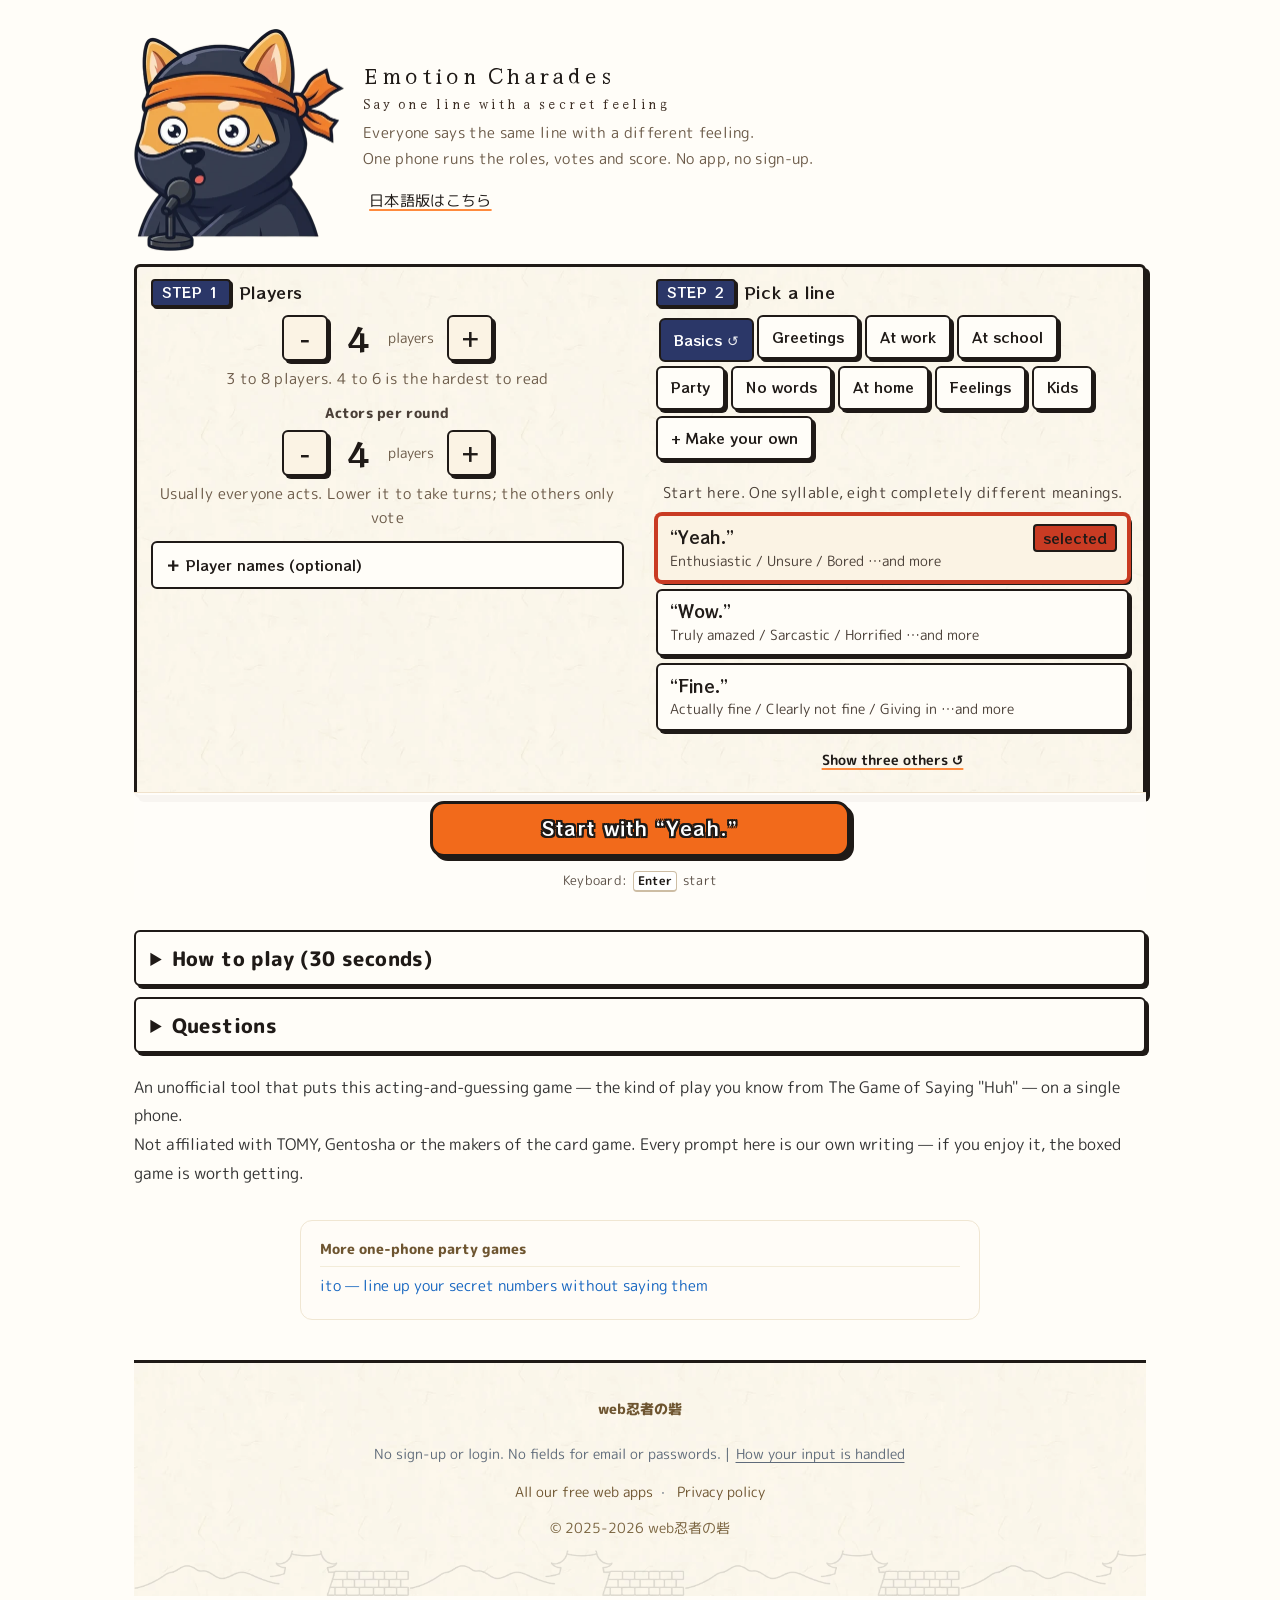
==== commit 1ad04175: "はぁ英語版を日本語版から全体作り直し（録画モードと忘年会のリンクは英語版で隠す） Co-Authored-By: Claude Opus 5.5 <noreply@anthropic.com>" ====
--- a/en/index.html
+++ b/en/index.html
@@ -111,7 +111,8 @@
     if (o && !o.v && typeof o.q === 'string') gs = true;
   } catch(e){}
   window.__haaGuestNoAd = gs;
-  if (on || gs || window.__kkpTest) return;
+  // 2026-11-27 録画モード（?rec=1・インスタ用の縦画面）もAdvertisementを読まない（kit の KKit.rec）
+  if (on || gs || window.__kkpTest || KKit.rec.noAds()) return;
   // 読み込みが終わってから push する（読み込み前に積んだ push が自動Advertisementの枠に取られることがあった）
   var state = 0, waits = [];
   window.__haaLoadAds = function(cb){
@@ -505,7 +506,7 @@
 .cands .cl{font-size:.875rem;color:var(--muted);font-weight:800;margin-bottom:.3rem}
 .cands ul{list-style:none;margin:0;padding:0;display:grid;grid-template-columns:1fr 1fr;gap:.25rem .8rem}
 .cands li{font-size:.9rem;line-height:1.5;padding:.1rem 0}
-.shop-mini{margin:.9rem 0 .2rem;padding:.6rem .8rem;border:1px dashed var(--line);border-radius:12px;background:#fff}
+.shop-mini:not(.k-aff){margin:.9rem 0 .2rem;padding:.6rem .8rem;border:1px dashed var(--line);border-radius:12px;background:#fff}
 .shop-mini .sm-h{font-size:.875rem;font-weight:800;color:#8b6b3d;margin-bottom:.3rem}
 .shop-mini .pr{font-size:12px;font-weight:400;color:var(--muted);margin-left:.3rem;letter-spacing:.06em}
 .sm-row{display:flex;align-items:center;gap:.5rem;padding:.3rem 0;border-top:1px solid #f3ecd9;font-size:.875rem}
@@ -747,6 +748,9 @@
 #dockMsg{display:none;text-align:center;font-size:.92rem;font-weight:700;line-height:1.3;padding:8px 0}
 #dock[data-step=deal] #dockMsg:not([hidden]){display:block}
 body:not(.at-result) #postOnly{display:none}
+.result-line{margin:12px 0 0;text-align:center;font-size:.9rem;line-height:1.5}
+.result-line a{color:#8a5a20;text-decoration:underline;text-underline-offset:3px;display:inline-block;min-height:44px;line-height:44px;padding:0 .4rem}
+body.stream .result-line{display:none!important}
 /* 年末年始の1行（12/1〜1/5だけ・2026-10-28） */
 .season-line{margin:.4rem 0 .6rem;font-size:.875rem;line-height:1.8;color:var(--muted)}
 .season-line a{color:var(--orange-d);text-decoration:underline;display:inline-block;min-height:28px}
@@ -1517,13 +1521,124 @@
   .vote-score .vs-c{color:var(--orange-d)}
 }
 </style>
-<style id="en-hide">
+<style id="rec-2026-11-27">
+/* ===== 録画モード（?rec=1・2026-11-27）: インスタに載せる画面録画用の縦9:16。枠・安全地帯・AdvertisementとGA4は kit の k-rec。
+   見せ場＝お題の一言と候補・演技・正解を大きく。1回30〜60秒（本番スタート→演じる→正解）。
+   インスタに隠れる 上14%・下20%・右端12% には、お題・候補・正解を置かない ===== */
+.rec-link-row{margin:.5rem 0 0;text-align:center}
+body.stream .rec-link-row{display:none}
+#haaRec{background:var(--k-kinari) url(/kit/img/d4-washi.webp) center/480px repeat}
+#haaRec[data-rec-bg]{background:var(--k-kinari) var(--k-rec-bg) center/cover no-repeat}   /* 2026-11-28 背景の絵（kit の data-rec-bg） */
+#haaRec .k-rec-cheer{bottom:7cqh}   /* 女の子は下のボタンの所に出す（候補と正解に重ねない） */
+#haaRec .rs{display:none;gap:1.4cqh;align-items:stretch;justify-content:flex-start}
+/* 中身が少ないときは上下の真ん中・多いときは上から（上14%に食い込まない） */
+#haaRec .rs::before,#haaRec .rs::after{content:"";flex:1 0 0;margin:-.7cqh 0}
+/* 押すボタンは下20%の帯に置く（インスタでは説明文に隠れるが、見る人には要らない所） */
+#haaRec .r-act{position:absolute;left:0;right:0;top:calc(100% + 2.4cqh)}
+#haaRec .r-act>.r-btn{width:100%}
+#haaRec .rs.on{display:flex}
+#haaRec button{font:inherit;color:inherit;cursor:pointer;-webkit-tap-highlight-color:transparent}
+#haaRec .r-btn{display:flex;align-items:center;justify-content:center;min-height:max(48px,7.4cqh);padding:0 4cqw;border:3px solid var(--k-sumi);border-radius:6px;background:var(--k-orange);color:#fff;font-family:var(--k-bold);font-size:max(16px,5cqw);letter-spacing:.04em;text-shadow:var(--k-rec-out);box-shadow:4px 4px 0 var(--k-sumi)}
+#haaRec .r-btn:active{transform:translate(4px,4px);box-shadow:none}
+#haaRec .r-btn:disabled{opacity:.45;box-shadow:none}
+#haaRec .r-sub{display:flex;align-items:center;justify-content:center;min-height:44px;padding:0 3cqw;border:2px solid var(--k-sumi);border-radius:6px;background:#fff;font-weight:800;font-size:max(14px,3.6cqw)}
+#haaRec .r-row{display:flex;gap:2.4cqw;justify-content:center}
+#haaRec .r-row>*{flex:1}
+/* スタート */
+#haaRec .r-hero{text-align:center}
+#haaRec .r-hero b{display:block;font-size:11cqw;color:#ffd27a}
+#haaRec .r-hero span{display:block;margin-top:1cqh;font-size:3.8cqw;font-weight:800}
+#haaRec .r-lbl{margin:0;text-align:center;font-size:max(14px,3.6cqw);font-weight:800}
+#haaRec .r-note{margin:0;text-align:center;font-size:max(14px,3.3cqw);line-height:1.5;color:var(--k-text-2)}
+#haaRec .r-exit-row{text-align:center}
+/* お題の札（本番・めくる・結果で共通） */
+#haaRec .r-scale{display:flex;justify-content:space-between;gap:2cqw;font-size:max(14px,3.5cqw);font-weight:800}
+#haaRec .r-scale span{padding:.2cqh 2cqw;border-radius:999px;background:var(--k-kinari)}
+#haaRec .r-scale span:last-child{background:#ffe3cf}
+/* 自分の数字を見る（本番の前・録画しない所） */
+#haaRec .r-who{margin:0;text-align:center;font-size:8cqw}
+#haaRec .r-card{position:relative;display:flex;flex-direction:column;align-items:center;justify-content:center;height:30cqh;border:4px solid var(--k-sumi);border-radius:10px;background:var(--k-orange);color:#fff;box-shadow:5px 5px 0 var(--k-sumi)}
+#haaRec .r-card .q{font-size:max(16px,5cqw);font-weight:800;text-shadow:var(--k-rec-out)}
+#haaRec .r-card .n{font-family:var(--k-bold);font-size:20cqh;line-height:1;color:var(--k-sumi);text-shadow:none}
+#haaRec .r-card.open{background:#fff}
+#haaRec .r-warn{margin:0;padding:1cqh 3cqw;border-left:4px solid var(--k-shu);background:#fff;font-size:max(14px,3.4cqw);font-weight:700;line-height:1.5}
+/* 本番: 並べる */
+/* めくる */
+@keyframes ito-rec-flip{0%{transform:scaleX(.1)}100%{transform:scaleX(1)}}
+/* 結果 */
+#haaRec .r-res{margin:0;text-align:center;font-size:14cqw;color:#ffd27a}
+#haaRec .r-res.ng{color:#fff}
+#haaRec .r-res-d{margin:0;text-align:center;font-size:max(15px,4.4cqw);font-weight:800}
+/* お題の一言と候補 */
+#haaRec .r-ppl{display:grid;grid-template-columns:repeat(3,1fr);gap:2cqw}
+#haaRec .r-ppl button{min-width:0;white-space:nowrap;padding:0;min-height:max(44px,6.4cqh);border:2px solid var(--k-sumi);border-radius:6px;background:#fff;font-family:var(--k-bold);font-size:max(15px,4.6cqw)}
+#haaRec .r-ppl button[aria-pressed="true"]{background:var(--k-shu);color:#fff;text-shadow:var(--k-rec-out)}
+#haaRec .r-word{flex:none;padding:1.2cqh 3cqw;border:3px solid var(--k-sumi);border-radius:6px;background:#fff;text-align:center}
+#haaRec .r-word small{display:block;font-size:max(14px,3.4cqw);font-weight:800;color:var(--k-shu)}
+#haaRec .r-word b{display:block;font-family:var(--k-bold);font-weight:400;font-size:var(--wf,13cqw);line-height:1.2;white-space:nowrap}
+#haaRec .r-word.sm b{font-size:var(--wfs,9cqw)}
+#haaRec .r-ask{margin:0;text-align:center;font-size:6.4cqw}
+#haaRec .r-opts{display:grid;grid-template-columns:1fr 1fr;gap:1.6cqw}
+#haaRec .r-opt{display:flex;align-items:center;gap:2cqw;min-height:var(--oh,8.6cqh);padding:.6cqh 2cqw;border:3px solid var(--k-sumi);border-radius:6px;background:#fff;font-size:var(--of,3.9cqw);font-weight:800;line-height:1.3;overflow-wrap:anywhere}
+#haaRec .r-opt i{flex:none;display:grid;place-items:center;width:7.4cqw;height:7.4cqw;border-radius:50%;background:var(--k-sumi);color:#fff;font-style:normal;font-family:var(--k-bold);font-size:4.4cqw}
+#haaRec .r-opt.hit{background:#ffe3cf;border-color:var(--k-shu);border-width:4px}
+#haaRec .r-opt.hit i{background:var(--k-shu)}
+#haaRec .r-opts.done .r-opt:not(.hit){opacity:.38}
+#haaRec .r-mine{display:flex;flex-direction:column;align-items:center;justify-content:center;gap:1cqh;padding:0 4cqw;text-align:center}
+#haaRec .r-mine i{display:grid;place-items:center;width:16cqw;height:16cqw;border-radius:50%;background:var(--k-shu);color:#fff;font-style:normal;font-family:var(--k-bold);font-size:9cqw}
+#haaRec .r-mine span{font-size:6cqw;font-weight:800;color:var(--k-sumi);text-shadow:none;line-height:1.3}
+#haaRec .r-cd{position:absolute;inset:0;z-index:20;display:grid;place-items:center;background:rgba(31,26,23,.55);font-size:40cqw;color:#ffd27a;pointer-events:none}
+#haaRec .r-cd[hidden]{display:none}
+#haaRec .r-res{margin:0;text-align:center;font-size:12cqw;color:#ffd27a}
+#haaRec .r-res-d{margin:0;text-align:center;font-size:max(16px,5.4cqw);font-weight:800}
+#haaRec .r-sub,#haaRec .r-btn{min-width:0;padding-left:1cqw;padding-right:1cqw;white-space:nowrap;line-height:1.2}
+#haaRec .r-card{padding:0}
+</style><style id="en-hide">
 /* 英語版では出さない：配信モード・離れて遊ぶリンク・市販版（日本の商品）・振り返りの記録・はじめての方へ・配信から来た人への一言 */
 #streamSw,#castSw,#playMode,.pm-sp,.mvp-shop,.cand-n,.sfx-sw,#viewOpen,#streamNote,#firstGuide,#fromStream,.shop-mini,
-.deal-link,.deal-qr,#joinBox,#sentHint,.deal-remote,#annBox,#logLinks,#recStrip,.deal-scroll{display:none!important}
+.deal-link,.deal-qr,#joinBox,#sentHint,.deal-remote,#annBox,#logLinks,#recStrip,.deal-scroll,.rec-link-row,#resultLine{display:none!important}
 </style>
 </head>
 <body class="k-page d4-play">
+<!-- 2026-11-27 録画モード（?rec=1）の画面。ふつうの画面では出ない（kit の .k-rec-stage）。中身は下の「録画モード」の script が作る -->
+<div class="k-rec-stage" id="haaRec" data-rec-bg="/img/rec-bg.webp">
+  <section class="k-rec-safe rs on" data-s="start">
+    <div class="r-hero"><b class="k-rec-big">このはぁ、<br>どれ？</b><span>声と表情だけで当てるゲーム</span></div>
+    <p class="r-lbl">候補の数</p>
+    <div class="r-ppl" id="hrN"></div>
+    <button type="button" class="r-btn" id="hrDraw">お題を引く</button>
+    <p class="r-note">気持ちを見る所は録画しないでね。<br>録画は「本番スタート」から</p>
+    <p class="r-exit-row"><a class="k-rec-exit" href="/">ふつうの画面に戻る</a></p>
+  </section>
+  <section class="k-rec-safe rs" data-s="peek">
+    <p class="r-who k-rec-big">演じる人だけ見てね</p>
+    <div class="r-word sm" id="hrWordK"></div>
+    <button type="button" class="r-card" id="hrCard"><span class="q" id="hrCardQ"></span></button>
+    <p class="r-warn">見たら、もう一度タップで隠れます</p>
+    <div class="r-act"><button type="button" class="r-btn" id="hrPeekNext" disabled>覚えた</button></div>
+  </section>
+  <section class="k-rec-safe rs" data-s="ready">
+    <div class="r-word" id="hrWordR"></div>
+    <p class="r-warn">演じる人が気持ちを覚えました。<b>録画はここから</b>始めると、答えが映りません</p>
+    <button type="button" class="r-btn" id="hrGo">本番スタート</button>
+    <button type="button" class="r-sub" id="hrRedraw">お題を変える</button>
+  </section>
+  <section class="k-rec-safe rs" data-s="play">
+    <div class="r-word sm" id="hrWordP"></div>
+    <p class="r-ask k-rec-big">どの気持ち？</p>
+    <div class="r-opts" id="hrOpts"></div>
+    <div class="r-act"><button type="button" class="r-btn" id="hrShow">正解を見る</button></div>
+  </section>
+  <section class="k-rec-safe rs" data-s="end">
+    <p class="r-res k-rec-big" id="hrRes"></p>
+    <div class="r-word sm" id="hrWordE"></div>
+    <div class="r-opts done" id="hrOptsE"></div>
+    <p class="k-rec-credit">haa.kkpwebninja.com<small>声と表情で当てるゲーム（非公式の応援ツール）</small></p>
+    <div class="r-row r-act"><button type="button" class="r-sub" id="hrSame">同じお題でもう1回</button><button type="button" class="r-btn" id="hrNext">次のお題</button></div>
+  </section>
+  <div class="r-cd k-rec-big" id="hrCd" hidden></div>
+</div>
+
 <div class="wrap">
 
 <header>
@@ -1695,19 +1810,51 @@
   </div></div>
   <button class="btn-primary" id="startGame">Start</button>
   <p class="hint pm-sp">オンライン・配信はパソコンで開いてください</p>
+  <p class="rec-link-row"><a class="k-rec-link" href="?rec=1">録画モード（インスタ用の縦画面）</a></p>
   <!-- 市販のカード版（幻冬舎）。このツールは非公式なので、カードで遊びたい人は公式へ（2026-10-15 ユーザー指示で途中に置く） -->
-  <div class="shop-mini">
-    <div class="sm-h">カードで遊ぶなら市販版も（幻冬舎・全7作） <span class="pr">PR</span></div>
-    <!-- 一覧は幻冬舎の特設ページ https://www.gentosha.co.jp/s/haa-game/ で 2026-10-15 に確認。新作が出たらここに足す -->
-    <div class="sm-row"><span class="sm-name">はぁって言うゲーム</span><span class="sm-note">第1弾・2018年</span><span class="sm-links"><a class="sm-link" href="https://www.amazon.co.jp/s?k=%E3%81%AF%E3%81%81%E3%81%A3%E3%81%A6%E8%A8%80%E3%81%86%E3%82%B2%E3%83%BC%E3%83%A0&tag=kkp15-22" target="_blank" rel="nofollow sponsored noopener">Amazon</a><a class="sm-link alt" href="https://hb.afl.rakuten.co.jp/hgc/11008fdf.72a391c0.11008fe0.307a7b09/_RTLink144151?pc=https%3A%2F%2Fsearch.rakuten.co.jp%2Fsearch%2Fmall%2F%25E3%2581%25AF%25E3%2581%2581%25E3%2581%25A3%25E3%2581%25A6%25E8%25A8%2580%25E3%2581%2586%25E3%2582%25B2%25E3%2583%25BC%25E3%2583%25A0%2F&m=https%3A%2F%2Fsearch.rakuten.co.jp%2Fsearch%2Fmall%2F%25E3%2581%25AF%25E3%2581%2581%25E3%2581%25A3%25E3%2581%25A6%25E8%25A8%2580%25E3%2581%2586%25E3%2582%25B2%25E3%2583%25BC%25E3%2583%25A0%2F" target="_blank" rel="nofollow sponsored noopener">楽天</a></span></div>
-    <div class="sm-row"><span class="sm-name">はぁって言うゲーム2</span><span class="sm-note">第2弾・2019年</span><span class="sm-links"><a class="sm-link" href="https://www.amazon.co.jp/s?k=%E3%81%AF%E3%81%81%E3%81%A3%E3%81%A6%E8%A8%80%E3%81%86%E3%82%B2%E3%83%BC%E3%83%A02&tag=kkp15-22" target="_blank" rel="nofollow sponsored noopener">Amazon</a><a class="sm-link alt" href="https://hb.afl.rakuten.co.jp/hgc/11008fdf.72a391c0.11008fe0.307a7b09/_RTLink144151?pc=https%3A%2F%2Fsearch.rakuten.co.jp%2Fsearch%2Fmall%2F%25E3%2581%25AF%25E3%2581%2581%25E3%2581%25A3%25E3%2581%25A6%25E8%25A8%2580%25E3%2581%2586%25E3%2582%25B2%25E3%2583%25BC%25E3%2583%25A02%2F&m=https%3A%2F%2Fsearch.rakuten.co.jp%2Fsearch%2Fmall%2F%25E3%2581%25AF%25E3%2581%2581%25E3%2581%25A3%25E3%2581%25A6%25E8%25A8%2580%25E3%2581%2586%25E3%2582%25B2%25E3%2583%25BC%25E3%2583%25A02%2F" target="_blank" rel="nofollow sponsored noopener">楽天</a></span></div>
-    <div class="sm-row"><span class="sm-name">はぁって言うゲーム3</span><span class="sm-note">第3弾・2020年</span><span class="sm-links"><a class="sm-link" href="https://www.amazon.co.jp/s?k=%E3%81%AF%E3%81%81%E3%81%A3%E3%81%A6%E8%A8%80%E3%81%86%E3%82%B2%E3%83%BC%E3%83%A03&tag=kkp15-22" target="_blank" rel="nofollow sponsored noopener">Amazon</a><a class="sm-link alt" href="https://hb.afl.rakuten.co.jp/hgc/11008fdf.72a391c0.11008fe0.307a7b09/_RTLink144151?pc=https%3A%2F%2Fsearch.rakuten.co.jp%2Fsearch%2Fmall%2F%25E3%2581%25AF%25E3%2581%2581%25E3%2581%25A3%25E3%2581%25A6%25E8%25A8%2580%25E3%2581%2586%25E3%2582%25B2%25E3%2583%25BC%25E3%2583%25A03%2F&m=https%3A%2F%2Fsearch.rakuten.co.jp%2Fsearch%2Fmall%2F%25E3%2581%25AF%25E3%2581%2581%25E3%2581%25A3%25E3%2581%25A6%25E8%25A8%2580%25E3%2581%2586%25E3%2582%25B2%25E3%2583%25BC%25E3%2583%25A03%2F" target="_blank" rel="nofollow sponsored noopener">楽天</a></span></div>
-    <div class="sm-row"><span class="sm-name">はぁって言うゲーム4</span><span class="sm-note">第4弾・2022年</span><span class="sm-links"><a class="sm-link" href="https://www.amazon.co.jp/s?k=%E3%81%AF%E3%81%81%E3%81%A3%E3%81%A6%E8%A8%80%E3%81%86%E3%82%B2%E3%83%BC%E3%83%A04&tag=kkp15-22" target="_blank" rel="nofollow sponsored noopener">Amazon</a><a class="sm-link alt" href="https://hb.afl.rakuten.co.jp/hgc/11008fdf.72a391c0.11008fe0.307a7b09/_RTLink144151?pc=https%3A%2F%2Fsearch.rakuten.co.jp%2Fsearch%2Fmall%2F%25E3%2581%25AF%25E3%2581%2581%25E3%2581%25A3%25E3%2581%25A6%25E8%25A8%2580%25E3%2581%2586%25E3%2582%25B2%25E3%2583%25BC%25E3%2583%25A04%2F&m=https%3A%2F%2Fsearch.rakuten.co.jp%2Fsearch%2Fmall%2F%25E3%2581%25AF%25E3%2581%2581%25E3%2581%25A3%25E3%2581%25A6%25E8%25A8%2580%25E3%2581%2586%25E3%2582%25B2%25E3%2583%25BC%25E3%2583%25A04%2F" target="_blank" rel="nofollow sponsored noopener">楽天</a></span></div>
-    <div class="sm-row"><span class="sm-name">青春のはぁって言うゲーム</span><span class="sm-note">2023年</span><span class="sm-links"><a class="sm-link" href="https://www.amazon.co.jp/s?k=%E9%9D%92%E6%98%A5%E3%81%AE%E3%81%AF%E3%81%81%E3%81%A3%E3%81%A6%E8%A8%80%E3%81%86%E3%82%B2%E3%83%BC%E3%83%A0&tag=kkp15-22" target="_blank" rel="nofollow sponsored noopener">Amazon</a><a class="sm-link alt" href="https://hb.afl.rakuten.co.jp/hgc/11008fdf.72a391c0.11008fe0.307a7b09/_RTLink144151?pc=https%3A%2F%2Fsearch.rakuten.co.jp%2Fsearch%2Fmall%2F%25E9%259D%2592%25E6%2598%25A5%25E3%2581%25AE%25E3%2581%25AF%25E3%2581%2581%25E3%2581%25A3%25E3%2581%25A6%25E8%25A8%2580%25E3%2581%2586%25E3%2582%25B2%25E3%2583%25BC%25E3%2583%25A0%2F&m=https%3A%2F%2Fsearch.rakuten.co.jp%2Fsearch%2Fmall%2F%25E9%259D%2592%25E6%2598%25A5%25E3%2581%25AE%25E3%2581%25AF%25E3%2581%2581%25E3%2581%25A3%25E3%2581%25A6%25E8%25A8%2580%25E3%2581%2586%25E3%2582%25B2%25E3%2583%25BC%25E3%2583%25A0%2F" target="_blank" rel="nofollow sponsored noopener">楽天</a></span></div>
-    <div class="sm-row"><span class="sm-name">こどものはぁって言うゲーム</span><span class="sm-note">こども向け・2025年</span><span class="sm-links"><a class="sm-link" href="https://www.amazon.co.jp/s?k=%E3%81%93%E3%81%A9%E3%82%82%E3%81%AE%E3%81%AF%E3%81%81%E3%81%A3%E3%81%A6%E8%A8%80%E3%81%86%E3%82%B2%E3%83%BC%E3%83%A0&tag=kkp15-22" target="_blank" rel="nofollow sponsored noopener">Amazon</a><a class="sm-link alt" href="https://hb.afl.rakuten.co.jp/hgc/11008fdf.72a391c0.11008fe0.307a7b09/_RTLink144151?pc=https%3A%2F%2Fsearch.rakuten.co.jp%2Fsearch%2Fmall%2F%25E3%2581%2593%25E3%2581%25A9%25E3%2582%2582%25E3%2581%25AE%25E3%2581%25AF%25E3%2581%2581%25E3%2581%25A3%25E3%2581%25A6%25E8%25A8%2580%25E3%2581%2586%25E3%2582%25B2%25E3%2583%25BC%25E3%2583%25A0%2F&m=https%3A%2F%2Fsearch.rakuten.co.jp%2Fsearch%2Fmall%2F%25E3%2581%2593%25E3%2581%25A9%25E3%2582%2582%25E3%2581%25AE%25E3%2581%25AF%25E3%2581%2581%25E3%2581%25A3%25E3%2581%25A6%25E8%25A8%2580%25E3%2581%2586%25E3%2582%25B2%25E3%2583%25BC%25E3%2583%25A0%2F" target="_blank" rel="nofollow sponsored noopener">楽天</a></span></div>
-    <div class="sm-row"><span class="sm-name">信長のはぁって言うゲーム</span><span class="sm-note">最新作・2026年</span><span class="sm-links"><a class="sm-link" href="https://www.amazon.co.jp/s?k=%E4%BF%A1%E9%95%B7%E3%81%AE%E3%81%AF%E3%81%81%E3%81%A3%E3%81%A6%E8%A8%80%E3%81%86%E3%82%B2%E3%83%BC%E3%83%A0&tag=kkp15-22" target="_blank" rel="nofollow sponsored noopener">Amazon</a><a class="sm-link alt" href="https://hb.afl.rakuten.co.jp/hgc/11008fdf.72a391c0.11008fe0.307a7b09/_RTLink144151?pc=https%3A%2F%2Fsearch.rakuten.co.jp%2Fsearch%2Fmall%2F%25E4%25BF%25A1%25E9%2595%25B7%25E3%2581%25AE%25E3%2581%25AF%25E3%2581%2581%25E3%2581%25A3%25E3%2581%25A6%25E8%25A8%2580%25E3%2581%2586%25E3%2582%25B2%25E3%2583%25BC%25E3%2583%25A0%2F&m=https%3A%2F%2Fsearch.rakuten.co.jp%2Fsearch%2Fmall%2F%25E4%25BF%25A1%25E9%2595%25B7%25E3%2581%25AE%25E3%2581%25AF%25E3%2581%2581%25E3%2581%25A3%25E3%2581%25A6%25E8%25A8%2580%25E3%2581%2586%25E3%2582%25B2%25E3%2583%25BC%25E3%2583%25A0%2F" target="_blank" rel="nofollow sponsored noopener">楽天</a></span></div>
+  <aside class="shop-mini k-aff" data-zone="affiliate_haa_cards">
+    <p class="k-aff-h"><span class="k-aff-pr">PR</span>カードで遊ぶなら市販版も（幻冬舎・全7作）</p>
+    <!-- 一覧は幻冬舎の特設ページ https://www.gentosha.co.jp/s/haa-game/ で 2026-10-15 に確認。新作が出たらここに足す。
+         2026-11-26 楽天の商品画像つきカードに（楽天は Joshin の商品ページ・販売中を確認。Amazon は今までの検索リンク）。7作なので横に流す -->
+    <div class="k-aff-scroll">
+      <div class="k-aff-item">
+        <a class="k-aff-img" href="https://hb.afl.rakuten.co.jp/hgc/11008fdf.72a391c0.11008fe0.307a7b09/_RTLink144151?pc=https%3A%2F%2Fitem.rakuten.co.jp%2Fjism%2F4562283112307-55-67721-n%2F&amp;m=https%3A%2F%2Fitem.rakuten.co.jp%2Fjism%2F4562283112307-55-67721-n%2F" target="_blank" rel="nofollow sponsored noopener" data-store="rakuten" data-item="haa1"><img src="https://thumbnail.image.rakuten.co.jp/@0_mall/jism/cabinet/0809/4562283112307.jpg?_ex=200x200" width="88" height="88" loading="lazy" alt="幻冬舎「はぁって言うゲーム」の箱"></a>
+        <div class="k-aff-txt"><b>はぁって言うゲーム</b><span class="k-aff-desc">第1弾・2018年</span>
+          <div class="k-aff-btns"><a class="k-aff-rakuten" href="https://hb.afl.rakuten.co.jp/hgc/11008fdf.72a391c0.11008fe0.307a7b09/_RTLink144151?pc=https%3A%2F%2Fitem.rakuten.co.jp%2Fjism%2F4562283112307-55-67721-n%2F&amp;m=https%3A%2F%2Fitem.rakuten.co.jp%2Fjism%2F4562283112307-55-67721-n%2F" target="_blank" rel="nofollow sponsored noopener" data-store="rakuten" data-item="haa1">楽天で見る</a><a class="k-aff-amazon" href="https://www.amazon.co.jp/s?k=%E3%81%AF%E3%81%81%E3%81%A3%E3%81%A6%E8%A8%80%E3%81%86%E3%82%B2%E3%83%BC%E3%83%A0&amp;tag=kkp15-22" target="_blank" rel="nofollow sponsored noopener" data-store="amazon" data-item="haa1">Amazonで探す</a></div></div>
+      </div>
+      <div class="k-aff-item">
+        <a class="k-aff-img" href="https://hb.afl.rakuten.co.jp/hgc/11008fdf.72a391c0.11008fe0.307a7b09/_RTLink144151?pc=https%3A%2F%2Fitem.rakuten.co.jp%2Fjism%2F4562283112451-55-67721-n%2F&amp;m=https%3A%2F%2Fitem.rakuten.co.jp%2Fjism%2F4562283112451-55-67721-n%2F" target="_blank" rel="nofollow sponsored noopener" data-store="rakuten" data-item="haa2"><img src="https://thumbnail.image.rakuten.co.jp/@0_mall/jism/cabinet/1140/4562283112451.jpg?_ex=200x200" width="88" height="88" loading="lazy" alt="幻冬舎「はぁって言うゲーム2」の箱"></a>
+        <div class="k-aff-txt"><b>はぁって言うゲーム2</b><span class="k-aff-desc">第2弾・2019年</span>
+          <div class="k-aff-btns"><a class="k-aff-rakuten" href="https://hb.afl.rakuten.co.jp/hgc/11008fdf.72a391c0.11008fe0.307a7b09/_RTLink144151?pc=https%3A%2F%2Fitem.rakuten.co.jp%2Fjism%2F4562283112451-55-67721-n%2F&amp;m=https%3A%2F%2Fitem.rakuten.co.jp%2Fjism%2F4562283112451-55-67721-n%2F" target="_blank" rel="nofollow sponsored noopener" data-store="rakuten" data-item="haa2">楽天で見る</a><a class="k-aff-amazon" href="https://www.amazon.co.jp/s?k=%E3%81%AF%E3%81%81%E3%81%A3%E3%81%A6%E8%A8%80%E3%81%86%E3%82%B2%E3%83%BC%E3%83%A02&amp;tag=kkp15-22" target="_blank" rel="nofollow sponsored noopener" data-store="amazon" data-item="haa2">Amazonで探す</a></div></div>
+      </div>
+      <div class="k-aff-item">
+        <a class="k-aff-img" href="https://hb.afl.rakuten.co.jp/hgc/11008fdf.72a391c0.11008fe0.307a7b09/_RTLink144151?pc=https%3A%2F%2Fitem.rakuten.co.jp%2Fjism%2F4562283113151-55-67721-n%2F&amp;m=https%3A%2F%2Fitem.rakuten.co.jp%2Fjism%2F4562283113151-55-67721-n%2F" target="_blank" rel="nofollow sponsored noopener" data-store="rakuten" data-item="haa3"><img src="https://thumbnail.image.rakuten.co.jp/@0_mall/jism/cabinet/1488/4562283113151.jpg?_ex=200x200" width="88" height="88" loading="lazy" alt="幻冬舎「はぁって言うゲーム3」の箱"></a>
+        <div class="k-aff-txt"><b>はぁって言うゲーム3</b><span class="k-aff-desc">第3弾・2020年</span>
+          <div class="k-aff-btns"><a class="k-aff-rakuten" href="https://hb.afl.rakuten.co.jp/hgc/11008fdf.72a391c0.11008fe0.307a7b09/_RTLink144151?pc=https%3A%2F%2Fitem.rakuten.co.jp%2Fjism%2F4562283113151-55-67721-n%2F&amp;m=https%3A%2F%2Fitem.rakuten.co.jp%2Fjism%2F4562283113151-55-67721-n%2F" target="_blank" rel="nofollow sponsored noopener" data-store="rakuten" data-item="haa3">楽天で見る</a><a class="k-aff-amazon" href="https://www.amazon.co.jp/s?k=%E3%81%AF%E3%81%81%E3%81%A3%E3%81%A6%E8%A8%80%E3%81%86%E3%82%B2%E3%83%BC%E3%83%A03&amp;tag=kkp15-22" target="_blank" rel="nofollow sponsored noopener" data-store="amazon" data-item="haa3">Amazonで探す</a></div></div>
+      </div>
+      <div class="k-aff-item">
+        <a class="k-aff-img" href="https://hb.afl.rakuten.co.jp/hgc/11008fdf.72a391c0.11008fe0.307a7b09/_RTLink144151?pc=https%3A%2F%2Fitem.rakuten.co.jp%2Fjism%2F4562283113724-55-67721-n%2F&amp;m=https%3A%2F%2Fitem.rakuten.co.jp%2Fjism%2F4562283113724-55-67721-n%2F" target="_blank" rel="nofollow sponsored noopener" data-store="rakuten" data-item="haa4"><img src="https://thumbnail.image.rakuten.co.jp/@0_mall/jism/cabinet/1772/4562283113724.jpg?_ex=200x200" width="88" height="88" loading="lazy" alt="幻冬舎「はぁって言うゲーム4」の箱"></a>
+        <div class="k-aff-txt"><b>はぁって言うゲーム4</b><span class="k-aff-desc">第4弾・2022年</span>
+          <div class="k-aff-btns"><a class="k-aff-rakuten" href="https://hb.afl.rakuten.co.jp/hgc/11008fdf.72a391c0.11008fe0.307a7b09/_RTLink144151?pc=https%3A%2F%2Fitem.rakuten.co.jp%2Fjism%2F4562283113724-55-67721-n%2F&amp;m=https%3A%2F%2Fitem.rakuten.co.jp%2Fjism%2F4562283113724-55-67721-n%2F" target="_blank" rel="nofollow sponsored noopener" data-store="rakuten" data-item="haa4">楽天で見る</a><a class="k-aff-amazon" href="https://www.amazon.co.jp/s?k=%E3%81%AF%E3%81%81%E3%81%A3%E3%81%A6%E8%A8%80%E3%81%86%E3%82%B2%E3%83%BC%E3%83%A04&amp;tag=kkp15-22" target="_blank" rel="nofollow sponsored noopener" data-store="amazon" data-item="haa4">Amazonで探す</a></div></div>
+      </div>
+      <div class="k-aff-item">
+        <a class="k-aff-img" href="https://hb.afl.rakuten.co.jp/hgc/11008fdf.72a391c0.11008fe0.307a7b09/_RTLink144151?pc=https%3A%2F%2Fitem.rakuten.co.jp%2Fjism%2F4562283114639-55-67721-n%2F&amp;m=https%3A%2F%2Fitem.rakuten.co.jp%2Fjism%2F4562283114639-55-67721-n%2F" target="_blank" rel="nofollow sponsored noopener" data-store="rakuten" data-item="seishun"><img src="https://thumbnail.image.rakuten.co.jp/@0_mall/jism/cabinet/0122/4562283114639.jpg?_ex=200x200" width="88" height="88" loading="lazy" alt="幻冬舎「青春のはぁって言うゲーム」の箱"></a>
+        <div class="k-aff-txt"><b>青春のはぁって言うゲーム</b><span class="k-aff-desc">2023年</span>
+          <div class="k-aff-btns"><a class="k-aff-rakuten" href="https://hb.afl.rakuten.co.jp/hgc/11008fdf.72a391c0.11008fe0.307a7b09/_RTLink144151?pc=https%3A%2F%2Fitem.rakuten.co.jp%2Fjism%2F4562283114639-55-67721-n%2F&amp;m=https%3A%2F%2Fitem.rakuten.co.jp%2Fjism%2F4562283114639-55-67721-n%2F" target="_blank" rel="nofollow sponsored noopener" data-store="rakuten" data-item="seishun">楽天で見る</a><a class="k-aff-amazon" href="https://www.amazon.co.jp/s?k=%E9%9D%92%E6%98%A5%E3%81%AE%E3%81%AF%E3%81%81%E3%81%A3%E3%81%A6%E8%A8%80%E3%81%86%E3%82%B2%E3%83%BC%E3%83%A0&amp;tag=kkp15-22" target="_blank" rel="nofollow sponsored noopener" data-store="amazon" data-item="seishun">Amazonで探す</a></div></div>
+      </div>
+      <div class="k-aff-item">
+        <a class="k-aff-img" href="https://hb.afl.rakuten.co.jp/hgc/11008fdf.72a391c0.11008fe0.307a7b09/_RTLink144151?pc=https%3A%2F%2Fitem.rakuten.co.jp%2Fjism%2F4562283115360-55-67721-n%2F&amp;m=https%3A%2F%2Fitem.rakuten.co.jp%2Fjism%2F4562283115360-55-67721-n%2F" target="_blank" rel="nofollow sponsored noopener" data-store="rakuten" data-item="kodomo"><img src="https://thumbnail.image.rakuten.co.jp/@0_mall/jism/cabinet/0060/4562283115360.jpg?_ex=200x200" width="88" height="88" loading="lazy" alt="幻冬舎「こどものはぁって言うゲーム」の箱"></a>
+        <div class="k-aff-txt"><b>こどものはぁって言うゲーム</b><span class="k-aff-desc">こども向け・2025年</span>
+          <div class="k-aff-btns"><a class="k-aff-rakuten" href="https://hb.afl.rakuten.co.jp/hgc/11008fdf.72a391c0.11008fe0.307a7b09/_RTLink144151?pc=https%3A%2F%2Fitem.rakuten.co.jp%2Fjism%2F4562283115360-55-67721-n%2F&amp;m=https%3A%2F%2Fitem.rakuten.co.jp%2Fjism%2F4562283115360-55-67721-n%2F" target="_blank" rel="nofollow sponsored noopener" data-store="rakuten" data-item="kodomo">楽天で見る</a><a class="k-aff-amazon" href="https://www.amazon.co.jp/s?k=%E3%81%93%E3%81%A9%E3%82%82%E3%81%AE%E3%81%AF%E3%81%81%E3%81%A3%E3%81%A6%E8%A8%80%E3%81%86%E3%82%B2%E3%83%BC%E3%83%A0&amp;tag=kkp15-22" target="_blank" rel="nofollow sponsored noopener" data-store="amazon" data-item="kodomo">Amazonで探す</a></div></div>
+      </div>
+      <div class="k-aff-item">
+        <a class="k-aff-img" href="https://hb.afl.rakuten.co.jp/hgc/11008fdf.72a391c0.11008fe0.307a7b09/_RTLink144151?pc=https%3A%2F%2Fitem.rakuten.co.jp%2Fjism%2F4562283115551-55-67721-n%2F&amp;m=https%3A%2F%2Fitem.rakuten.co.jp%2Fjism%2F4562283115551-55-67721-n%2F" target="_blank" rel="nofollow sponsored noopener" data-store="rakuten" data-item="nobunaga"><img src="https://thumbnail.image.rakuten.co.jp/@0_mall/jism/cabinet/0089/4562283115551.jpg?_ex=200x200" width="88" height="88" loading="lazy" alt="幻冬舎「信長のはぁって言うゲーム」の箱"></a>
+        <div class="k-aff-txt"><b>信長のはぁって言うゲーム</b><span class="k-aff-desc">最新作・2026年</span>
+          <div class="k-aff-btns"><a class="k-aff-rakuten" href="https://hb.afl.rakuten.co.jp/hgc/11008fdf.72a391c0.11008fe0.307a7b09/_RTLink144151?pc=https%3A%2F%2Fitem.rakuten.co.jp%2Fjism%2F4562283115551-55-67721-n%2F&amp;m=https%3A%2F%2Fitem.rakuten.co.jp%2Fjism%2F4562283115551-55-67721-n%2F" target="_blank" rel="nofollow sponsored noopener" data-store="rakuten" data-item="nobunaga">楽天で見る</a><a class="k-aff-amazon" href="https://www.amazon.co.jp/s?k=%E4%BF%A1%E9%95%B7%E3%81%AE%E3%81%AF%E3%81%81%E3%81%A3%E3%81%A6%E8%A8%80%E3%81%86%E3%82%B2%E3%83%BC%E3%83%A0&amp;tag=kkp15-22" target="_blank" rel="nofollow sponsored noopener" data-store="amazon" data-item="nobunaga">Amazonで探す</a></div></div>
+      </div>
+    </div>
     <p class="fan-sp">このツールは非公式です。本家のカードは<a href="https://www.gentosha.co.jp/s/haa-game/" target="_blank" rel="noopener">幻冬舎の公式ページ</a>へ</p>
-  </div>
+  </aside>
 </section>
 
 <!-- STEP 2 配役 -->
@@ -1807,6 +1954,8 @@
 </main>
 <!-- Advertisementと紹介は答え合わせのあとだけ出す（主ボタンの #dock より下・離して置く） -->
 <div class="post-only" id="postOnly">
+  <!-- 2026-11-26 年末年始（11/15〜1/10）だけ、砦の読み物へ1行。#postOnly ごと配信モードでは出ない（下の kkpResultLine） -->
+  <p class="result-line" id="resultLine" hidden><a href="https://kkpwebninja.com/blog/party/nenmatsu-game" target="_blank" rel="noopener">忘年会で盛り上がるゲーム5つ →</a></p>
   <div class="ad-slot">
     <div class="ad-label">Advertisement</div>
     <ins class="adsbygoogle" style="display:block"
@@ -1839,7 +1988,7 @@
     <dt>Can I use this in an English class?</dt><dd>Yes — that is what the school and greetings sets are for. It drills intonation and emotional register with real speaking time for every student, and the phone handles the admin.</dd>
     <dt>How do I run it with a whole class?</dt><dd>Split the class into groups of three to eight (four to six works best) and give each group one phone or tablet. Each group plays on its own, so every student gets speaking turns at the same time. If voting takes too long, tap "Skip voting — just reveal" and let students guess out loud.</dd>
     <dt>Is it free? Do students need an app or an account?</dt><dd>Free, with no app and no sign-up. It runs in the browser on iPhone, Android, iPad or a Chromebook. There are ads on the page.</dd>
-    <dt>Can we make our own lines?</dt><dd>Yes. Choose "+ Make your own", type the line everyone will say and one feeling per player. Roles, voting and scoring work the same way. What you type is saved on this device and is not sent to our server. Links you make for remote play contain the line and the names (anyone who gets the link can see them).</dd>
+    <dt>Can we make our own lines?</dt><dd>Yes. Choose "+ Make your own", type the line everyone will say and one feeling per player. Roles, voting and scoring work the same way. What you type stays on this device.</dd>
     <dt>How many prompts are there?</dt><dd>47 prompts with 8 ways to say each one — 376 in total. All written by us.</dd>
   </dl></div>
 </details>
@@ -4491,6 +4640,23 @@
   box.hidden = false;
 }
 kkpSeasonLine();
+/* 2026-11-26 遊び終わりに砦の読み物へ1行。年末年始（11/15〜1/10・ito の場面ボタンと同じ期間）だけ。
+   日付を変えて試すときは kkpResultLine(new Date('2026-02-01')) */
+function kkpResultLine(now){
+  var box = document.getElementById('resultLine');
+  if (!box) return;
+  var d = now || new Date(), m = d.getMonth() + 1, day = d.getDate();
+  var on = (m === 11 && day >= 15) || m === 12 || (m === 1 && day <= 10);
+  var stream = document.body.classList.contains('stream') || (window.KKit && KKit.stream && KKit.stream.on);
+  box.hidden = stream || !on;
+}
+kkpResultLine();
+(function(){
+  var a = document.querySelector('#resultLine a');
+  if (a) a.addEventListener('click', function(){
+    if (typeof gtag === 'function') gtag('event', 'toride_click', { link_url: a.href, link_domain: 'kkpwebninja.com', link_text: a.textContent.trim().slice(0, 40), link_classes: 'result_line', link_class: 'result_line', transport_type: 'beacon' });
+  });
+})();
 </script>
 <!-- 2026-11-24 ホーム画面に追加（kit の k-install）。自動では出さず、答え合わせのあとに pushResultAd から呼ぶ -->
 <div class="k-install" id="haaInstall" role="dialog" aria-label="ホーム画面に追加" hidden>
@@ -4500,5 +4666,111 @@
   <button type="button" class="k-install-x" aria-label="閉じる">×</button>
   <ol class="k-install-how" hidden><li>画面下の共有ボタン（□↑）を押す</li><li>「ホーム画面に追加」を選ぶ</li><li>右上の「追加」を押す</li></ol>
 </div>
+<script>
+/* 2026-11-27 録画モード（?rec=1）: インスタに載せる画面録画用。ふつうの画面・配信モードには何もしない。
+   流れ: 候補の数 → 演じる人だけ気持ちを見る（録画しない） → 本番スタート（見出し1.8秒）→ 一言と候補を大きく・演じる → 3・2・1 → 正解とサイト名 → もう1回。
+   記録（通算・得点・遊んだお題）には残さない。保存もしない */
+(function(){
+  if (!window.KKit || !KKit.rec || !KKit.rec.on) return;
+  var $ = function(id){ return document.getElementById(id); };
+  var CATS = ['teiban', 'aisatsu', 'kazoku', 'kodomo', 'gakkou'];   // だれでも見られる動画にする（飲み会・恋・季節は使わない。表情だけ＝言う一言がないので使わない）
+  var LET = 'ABCDEFGH';
+  var pool = [];
+  try { CATS.forEach(function(k){ if (THEMES[k]) THEMES[k].list.forEach(function(x){ if (x && x.word && x.acts && x.acts.length >= 8) pool.push(x); }); }); } catch (e) {}
+  if (!pool.length) pool = [{ word: 'はぁ', acts: ['納得の「はぁ」','うんざりした「はぁ」','ため息の「はぁ」','聞き返す「はぁ」','見とれた「はぁ」','あきれた「はぁ」','照れかくしの「はぁ」','安心した「はぁ」'] }];
+  var reduce = window.matchMedia && matchMedia('(prefers-reduced-motion: reduce)').matches;
+  var G = { n: 6, theme: null, opts: [], ans: 0, used: [] };
+  function show(s){
+    var all = document.querySelectorAll('#haaRec .rs');
+    for (var i = 0; i < all.length; i++) all[i].classList.toggle('on', all[i].getAttribute('data-s') === s);
+  }
+  function shuffle(a){ for (var i = a.length - 1; i > 0; i--) { var j = Math.floor(Math.random() * (i + 1)), t = a[i]; a[i] = a[j]; a[j] = t; } return a; }
+  function draw(){
+    var cand = pool.filter(function(x){ return G.used.indexOf(x.word) < 0; });
+    if (!cand.length) { G.used = []; cand = pool; }
+    G.theme = cand[Math.floor(Math.random() * cand.length)];
+    G.used.push(G.theme.word);
+    G.opts = shuffle(G.theme.acts.slice(0, G.n));   // 先頭ほど分かりやすい（お題データの決まり）
+  }
+  function pickAns(){ G.ans = Math.floor(Math.random() * G.opts.length); }
+  function wordHtml(el){
+    var w = G.theme.word;
+    el.textContent = '';
+    var sm = document.createElement('small'); sm.textContent = 'みんなが言う一言'; el.appendChild(sm);
+    var b = document.createElement('b'); b.textContent = '「' + w + '」'; el.appendChild(b);
+    var len = w.length + 2;
+    el.style.setProperty('--wf', Math.min(14, 72 / len).toFixed(2) + 'cqw');
+    el.style.setProperty('--wfs', Math.min(10, 64 / len).toFixed(2) + 'cqw');
+  }
+  function optsHtml(box, hit){
+    box.textContent = '';
+    var many = G.opts.length > 6;
+    box.style.setProperty('--oh', (many ? 7.4 : G.opts.length > 4 ? 9.4 : 11) + 'cqh');
+    box.style.setProperty('--of', (many ? 3.9 : 4.5) + 'cqw');
+    G.opts.forEach(function(t, i){
+      var d = document.createElement('div'); d.className = 'r-opt' + (hit && i === G.ans ? ' hit' : '');
+      var l = document.createElement('i'); l.textContent = LET[i];
+      var s = document.createElement('span'); s.textContent = t;
+      d.appendChild(l); d.appendChild(s); box.appendChild(d);
+    });
+  }
+  // 候補の数
+  var nb = $('hrN');
+  [4, 6, 8].forEach(function(n){
+    var b = document.createElement('button'); b.type = 'button'; b.textContent = n + 'つ';
+    b.setAttribute('aria-pressed', n === G.n ? 'true' : 'false');
+    b.addEventListener('click', function(){ G.n = n; Array.prototype.forEach.call(nb.children, function(x){ x.setAttribute('aria-pressed', x === b ? 'true' : 'false'); }); });
+    nb.appendChild(b);
+  });
+  var card = $('hrCard'), cardQ = $('hrCardQ');
+  function startPeek(newTheme){
+    if (newTheme || !G.theme) draw(); else G.opts = shuffle(G.theme.acts.slice(0, G.n));
+    pickAns();
+    wordHtml($('hrWordK'));
+    card.classList.remove('open'); cardQ.className = 'q'; cardQ.textContent = 'タップで自分の気持ちを見る';
+    $('hrPeekNext').disabled = true;
+    show('peek');
+  }
+  card.addEventListener('click', function(){
+    if (card.classList.contains('open')) { card.classList.remove('open'); cardQ.className = 'q'; cardQ.textContent = '見ました'; return; }
+    card.classList.add('open'); cardQ.className = 'r-mine'; cardQ.textContent = '';
+    var l = document.createElement('i'); l.textContent = LET[G.ans];
+    var s = document.createElement('span'); s.textContent = G.opts[G.ans];
+    cardQ.appendChild(l); cardQ.appendChild(s);
+    $('hrPeekNext').disabled = false;
+  });
+  $('hrPeekNext').addEventListener('click', function(){ wordHtml($('hrWordR')); show('ready'); });
+  $('hrDraw').addEventListener('click', function(){ startPeek(true); });
+  $('hrRedraw').addEventListener('click', function(){ startPeek(true); });
+  $('hrGo').addEventListener('click', function(){
+    wordHtml($('hrWordP')); optsHtml($('hrOpts'), false); show('play');
+    KKit.rec.title('#haaRec', { big: 'このはぁ、どれ？', sub: '同じ一言を、声と表情だけで演じ分ける' });
+  });
+  var busy = false;
+  $('hrShow').addEventListener('click', function(){
+    if (busy) return;
+    var cd = $('hrCd'), n = 3;
+    function end(){ cd.hidden = true; busy = false; endShow(); }
+    if (reduce) return end();
+    busy = true; cd.hidden = false; cd.textContent = n;
+    var iv = setInterval(function(){ n--; if (n > 0) cd.textContent = n; else { clearInterval(iv); end(); } }, 600);
+  });
+  function endShow(){
+    $('hrRes').textContent = '正解は ' + LET[G.ans];
+    wordHtml($('hrWordE')); optsHtml($('hrOptsE'), true); show('end');
+    // 2026-11-28 看板の女の子のひとこと → 数秒後にしめの札（録画の最後の1〜2秒に映す。押すと消えて「次のお題」）
+    KKit.rec.cheer('#haaRec', { pose: 'clap', say: '当たった？' });
+    clearTimeout(endT);
+    endT = setTimeout(function(){ KKit.rec.end('#haaRec', { name: 'はぁ お題引き', sub: '声と表情だけで当てるゲーム', url: 'haa.kkpwebninja.com' }); }, 4200);
+  }
+  var endT = 0;
+  function finOff(){
+    clearTimeout(endT);
+    ['.k-rec-end', '.k-rec-cheer'].forEach(function(c){ var e = document.querySelector('#haaRec ' + c); if (e) e.remove(); });
+  }
+  $('hrSame').addEventListener('click', function(){ finOff(); startPeek(false); });
+  $('hrNext').addEventListener('click', function(){ finOff(); startPeek(true); });
+})();
+</script>
 </body>
 </html>
